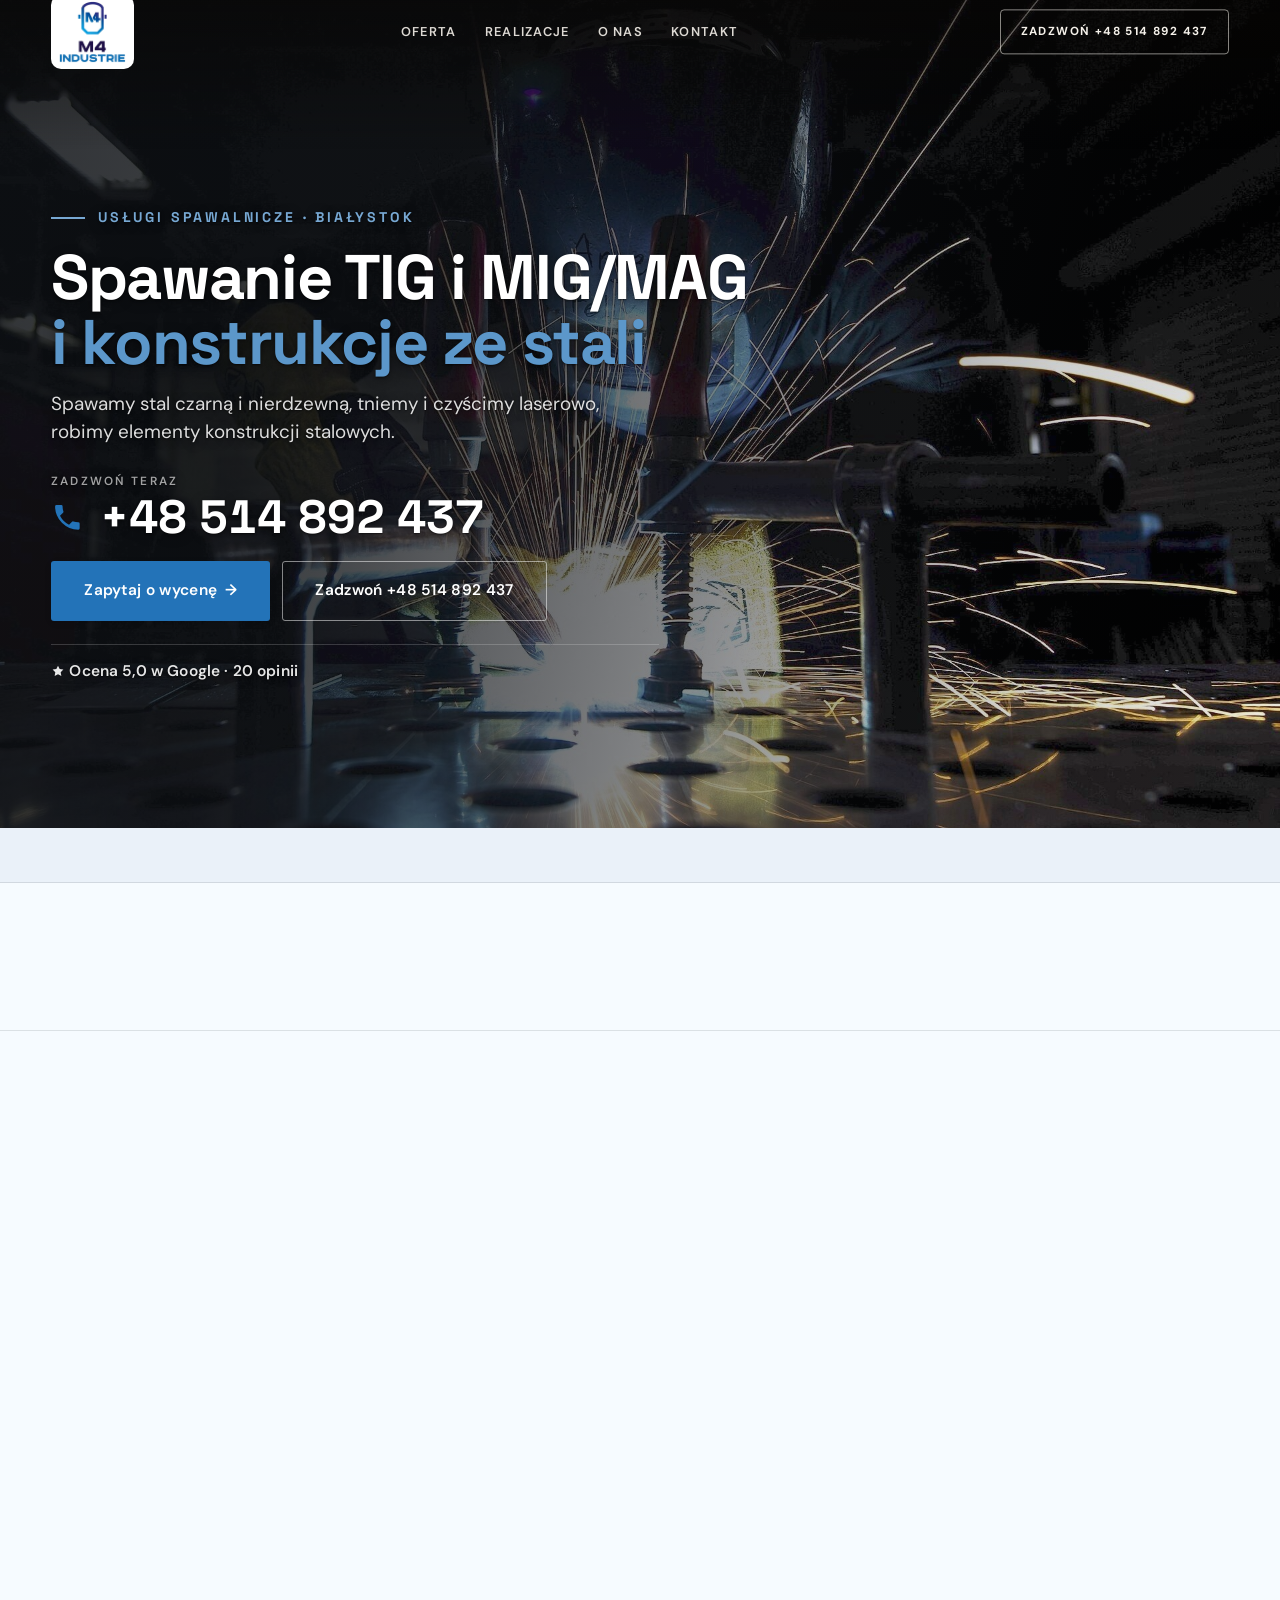
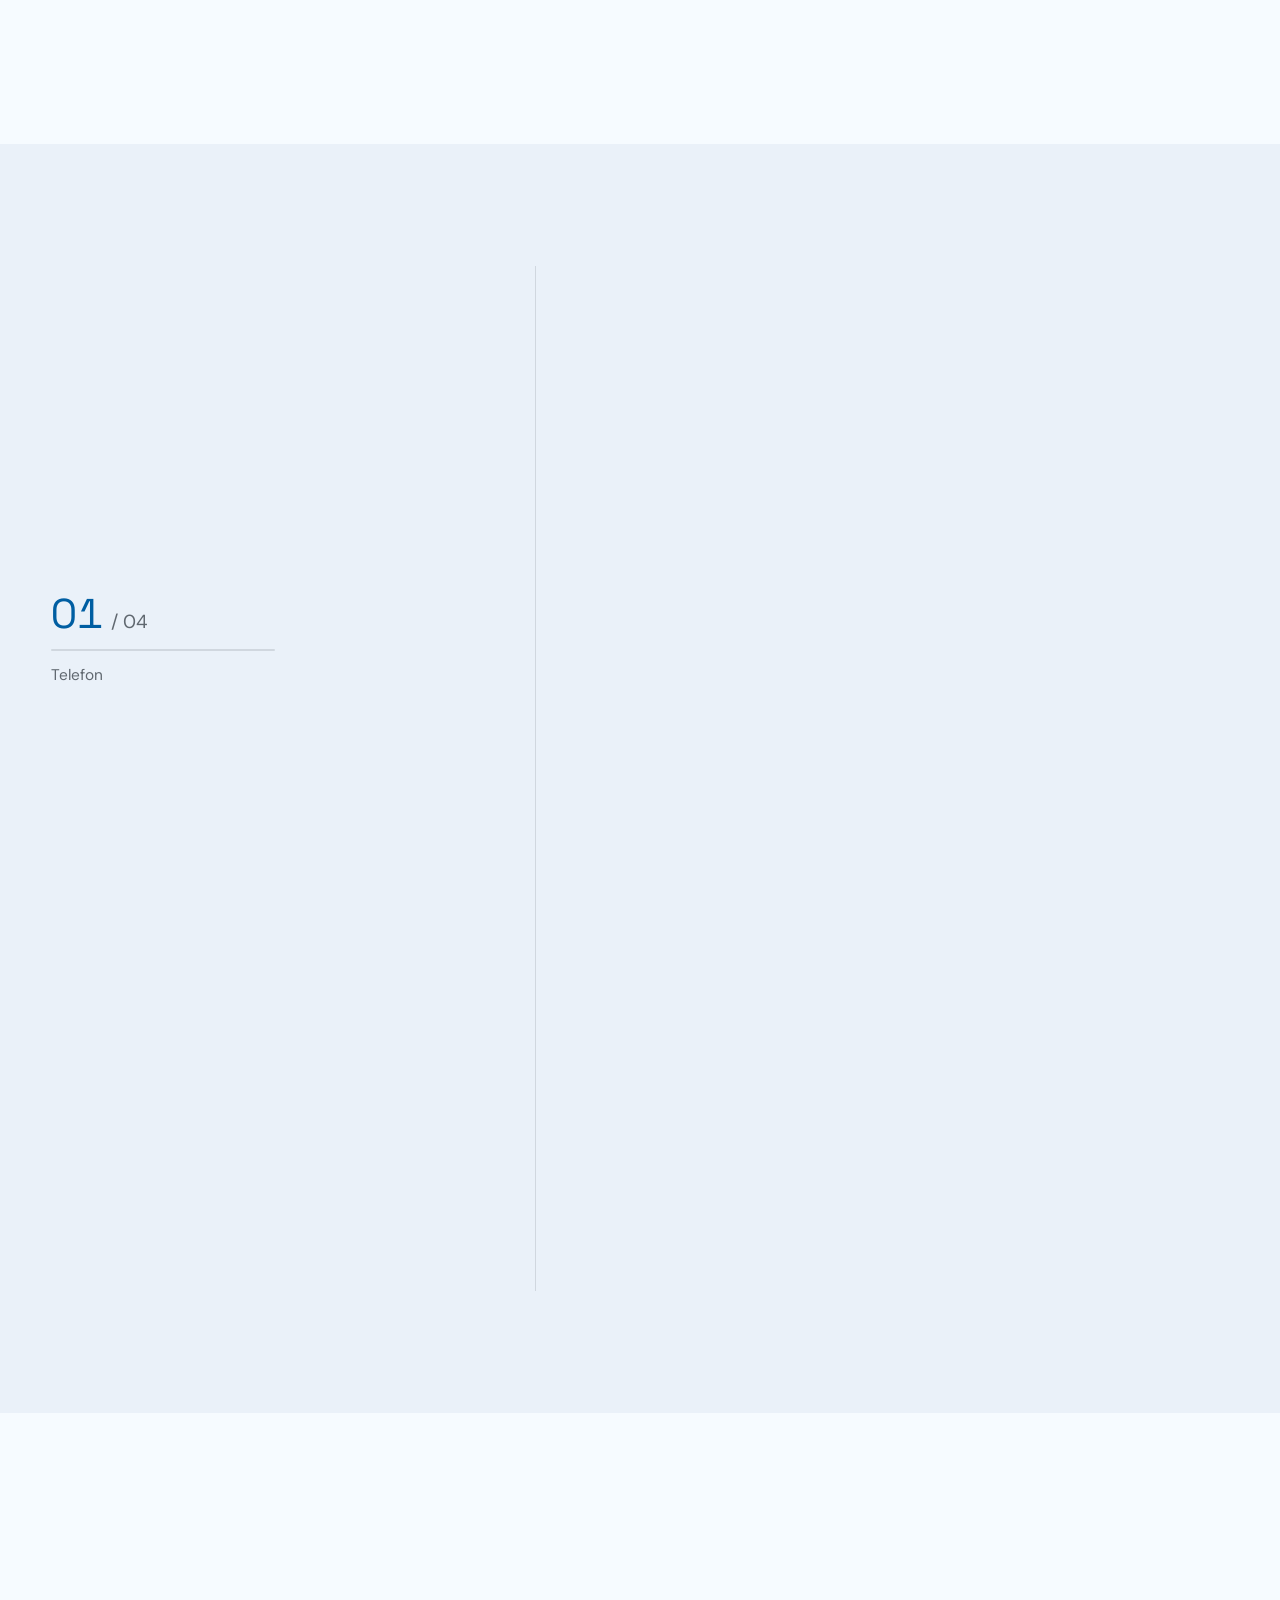
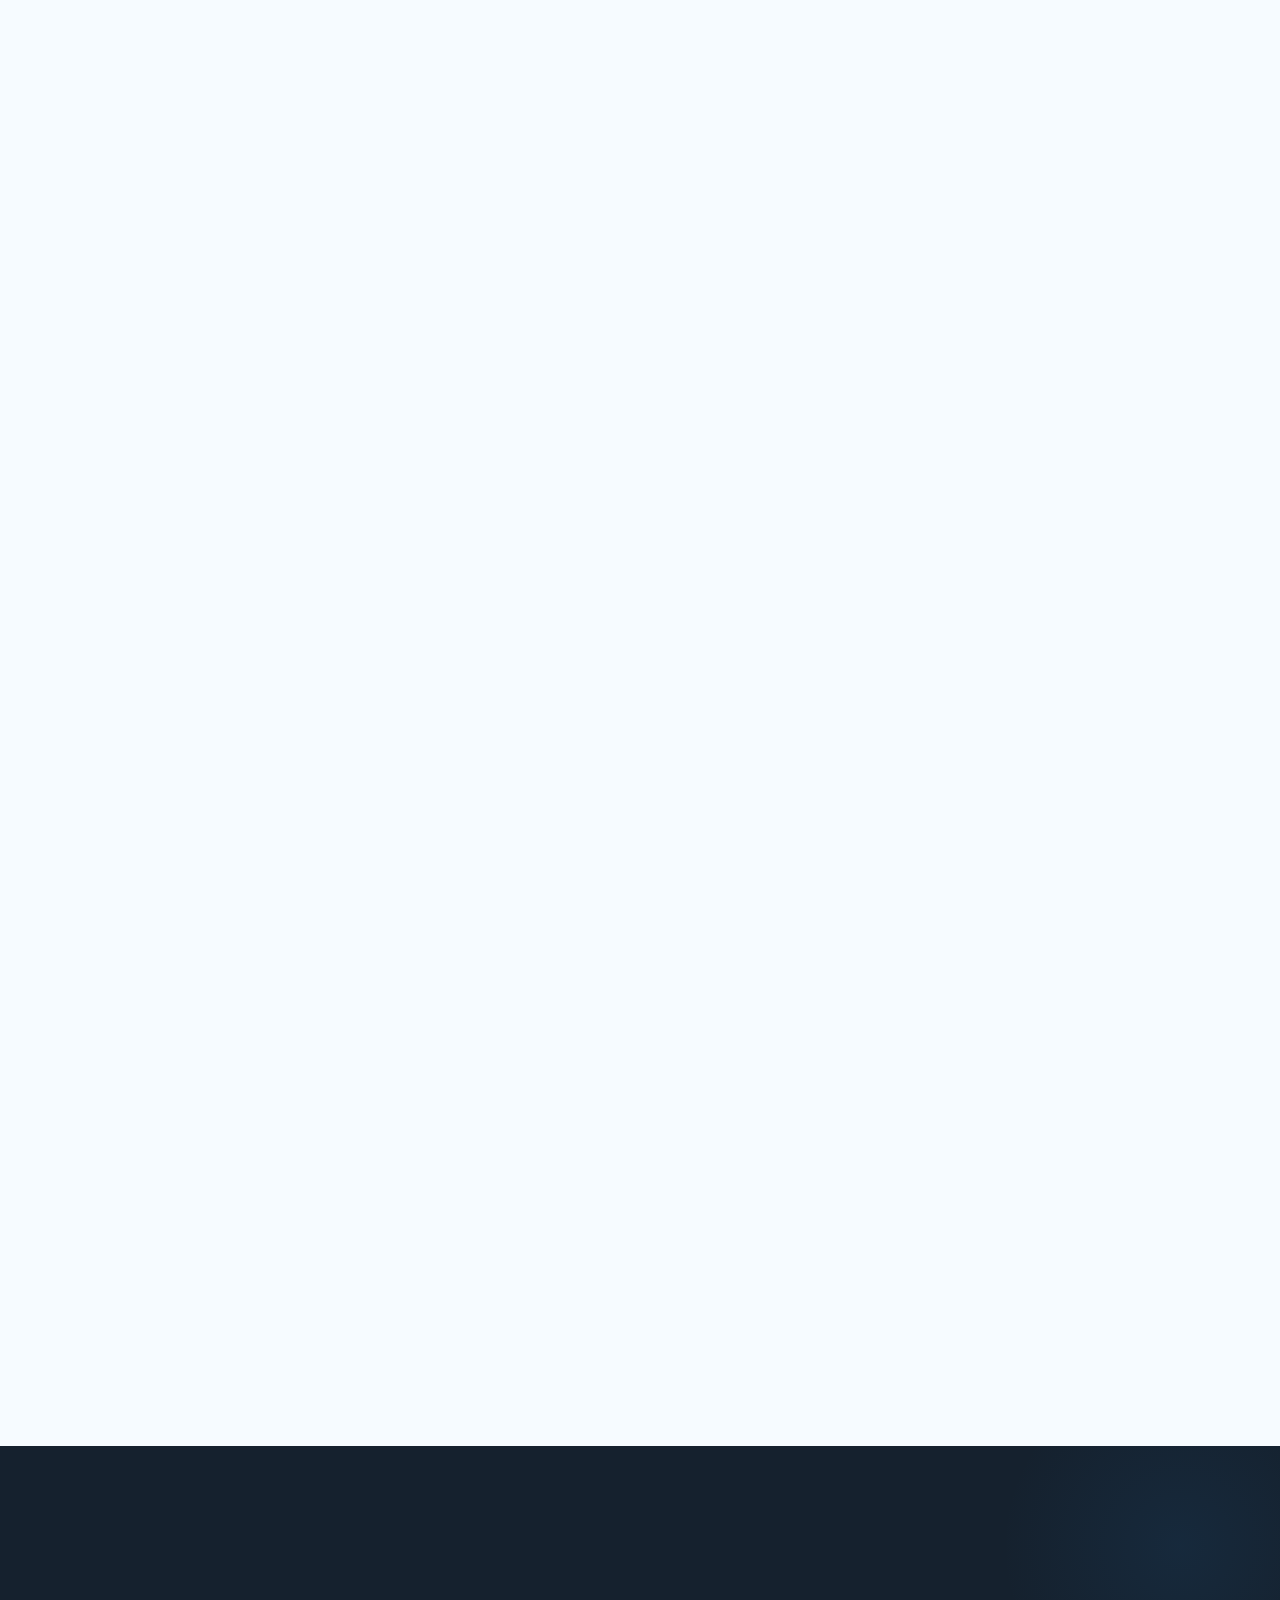
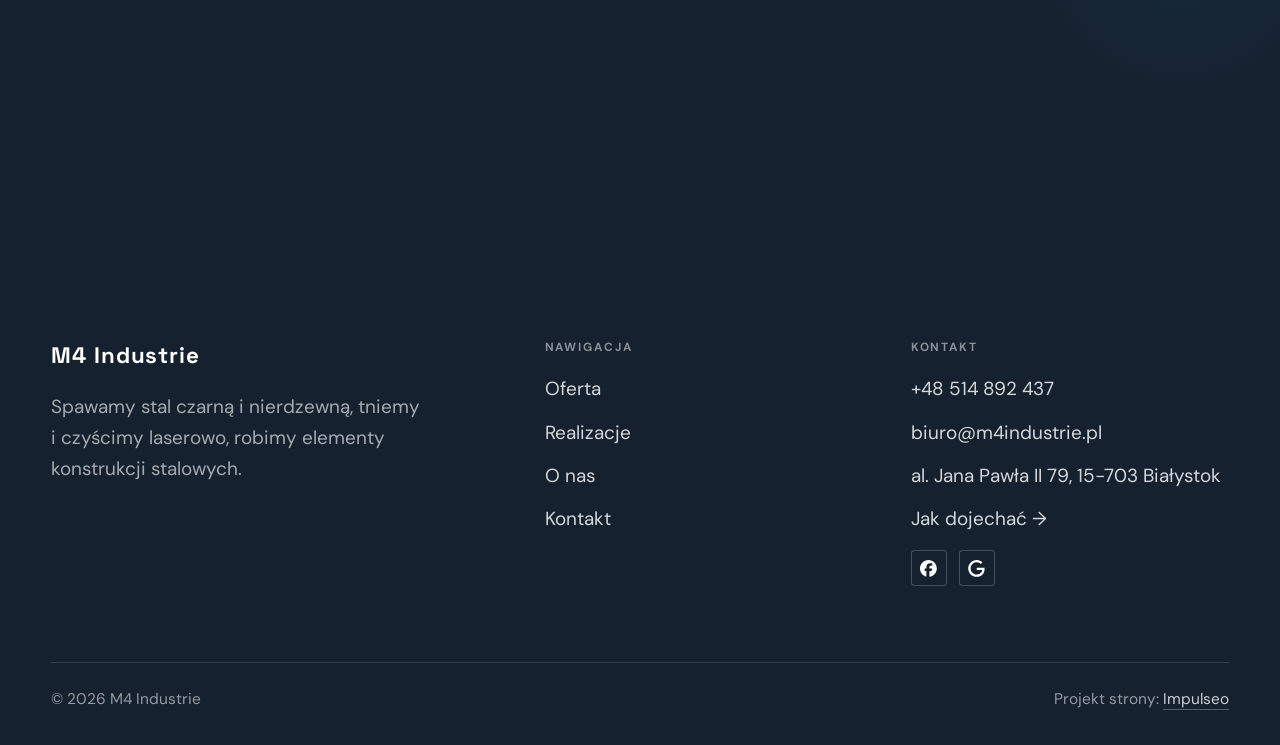
==== index.html @ 992a4e95 "Strona demo: mariusz-saniewski" ====
<!DOCTYPE html>
<html lang="pl">
<head>
<meta charset="UTF-8">
<meta name="viewport" content="width=device-width, initial-scale=1.0">
<title>M4 Industrie - Spawanie TIG i MIG/MAG · Konstrukcje stalowe · Białystok</title>
<meta name="description" content="M4 Industrie z Białegostoku: spawanie TIG i MIG/MAG, obróbka stali nierdzewnej, cięcie i czyszczenie laserowe, konstrukcje stalowe, barierki, meble i drzwi loftowe. Pon.-pt. 8-16, tel. 514 892 437.">
<link rel="canonical" href="https://kris20032.github.io/mariusz-saniewski/">
<meta name="robots" content="noindex, nofollow">
<meta property="og:type" content="website">
<meta property="og:locale" content="pl_PL">
<meta property="og:site_name" content="M4 Industrie">
<meta property="og:title" content="M4 Industrie - Spawanie TIG i MIG/MAG · Konstrukcje stalowe · Białystok">
<meta property="og:description" content="M4 Industrie z Białegostoku: spawanie TIG i MIG/MAG, obróbka stali nierdzewnej, cięcie i czyszczenie laserowe, konstrukcje stalowe, barierki, meble i drzwi loftowe. Pon.-pt. 8-16, tel. 514 892 437.">
<meta property="og:url" content="https://kris20032.github.io/mariusz-saniewski/">
<meta property="og:image" content="https://kris20032.github.io/mariusz-saniewski/img/og.jpg">
<meta property="og:image:width" content="1200">
<meta property="og:image:height" content="630">
<meta name="twitter:card" content="summary_large_image">
<script type="application/ld+json">{"@context": "https://schema.org", "@type": "LocalBusiness", "name": "M4 Industrie", "url": "https://kris20032.github.io/mariusz-saniewski/", "telephone": "+48514892437", "image": "https://kris20032.github.io/mariusz-saniewski/img/og.jpg", "areaServed": "Białystok", "sameAs": ["https://www.facebook.com/m4industrie/", "https://www.google.com/maps/place/?q=place_id:ChIJHxGFFiL9H0cROEHwIPVMXDA"]}</script>
<link rel="preconnect" href="https://fonts.googleapis.com">
<link rel="preconnect" href="https://fonts.gstatic.com" crossorigin>
<link href="https://fonts.googleapis.com/css2?family=Space+Grotesk:wght@500;600;700&family=DM+Sans:opsz,wght@9..40,400;9..40,500;9..40,600&display=swap" rel="stylesheet">
<link rel="stylesheet" href="assets/styles.css?v=9133d1eb">
</head>
<body>

<header class="nav">
  <div class="wrap nav-inner">
    <a class="brand brand-has-logo" href="index.html"><img class="brand-logo" src="img/logo.png" alt="M4 Industrie" width="561" height="520" decoding="async"></a>
    <nav class="nav-links">
      <a href="oferta.html">Oferta</a>
      <a href="realizacje.html">Realizacje</a>
      <a href="o-nas.html">O nas</a>
      <a href="kontakt.html">Kontakt</a>
      <a href="tel:+48514892437" class="btn btn-accent">Zadzwoń +48 514 892 437</a>
    </nav>
    <button class="nav-toggle" aria-label="Menu"><span></span><span></span><span></span></button>
  </div>
</header>

<main>
<section class="hero-fach">
  <img class="hf-photo" src="img/hero.jpg" fetchpriority="high" data-rotate="img/g1.jpg|img/g2.jpg" alt="M4 Industrie" width="1920" height="1280">
  <div class="hf-panel">
    <div class="hf-inner">
      <span class="hf-kicker">Usługi spawalnicze · Białystok</span>
      <h1 class="hf-title">Spawanie TIG i MIG/MAG <em>i konstrukcje ze stali</em></h1>
      <p class="hf-lead">Spawamy stal czarną i nierdzewną, tniemy i czyścimy laserowo, robimy elementy konstrukcji stalowych.</p>
      <a class="hf-phone" href="tel:+48514892437"><span class="hf-phone-lab">Zadzwoń teraz</span><span class="hf-phone-num"><svg class="ico-tel" width="16" height="16" viewBox="0 0 24 24" fill="none" aria-hidden="true"><path d="M6.6 10.8a15.5 15.5 0 0 0 6.6 6.6l2.2-2.2a1 1 0 0 1 1-.24 11.4 11.4 0 0 0 3.6.58 1 1 0 0 1 1 1V20a1 1 0 0 1-1 1A17 17 0 0 1 3 4a1 1 0 0 1 1-1h3.5a1 1 0 0 1 1 1c0 1.25.2 2.46.58 3.6a1 1 0 0 1-.25 1l-2.23 2.2Z" fill="currentColor"/></svg> +48 514 892 437</span></a>
      <div class="hf-actions">
        <a href="kontakt.html" class="btn btn-accent">Zapytaj o wycenę <span class="arr">→</span></a>
        <a href="tel:+48514892437" class="btn btn-ghost hf-ghost">Zadzwoń +48 514 892 437</a>
      </div>
      <div class="hf-trust"><svg class="ico-star" width="14" height="14" viewBox="0 0 24 24" style="vertical-align:-2px" aria-hidden="true"><path d="M12 2.8l2.85 5.8 6.4.93-4.63 4.5 1.1 6.37L12 17.4l-5.72 3 1.1-6.37-4.63-4.5 6.4-.93L12 2.8Z" fill="currentColor"/></svg> Ocena 5,0 w Google · 20 opinii</div>
    </div>
  </div>
</section>
<section class="fach-promise">
  <div class="wrap">
    <ul class="fp-row reveal"><li>Spawanie TIG i MIG/MAG</li><li>Cięcie i czyszczenie laserowe</li><li>Ocena 5,0 w Google</li></ul>
  </div>
</section>
<section class="opinie-mini" aria-label="Opinie klientów">
  <div class="wrap">
    <div class="om-row">
      <div class="om-item reveal"><blockquote>„Współpracujemy już od wielu lat i za każdym razem możemy liczyć na pełen profesjonalizm.”</blockquote><span class="om-autor">CrossFit BIALYSTOK</span></div>
      <div class="om-item reveal"><blockquote>„Bardzo sympatyczny i pomocny człowiek.”</blockquote><span class="om-autor">Maciej Zaręba</span></div>
      <div class="om-item reveal"><blockquote>„Dobry, solidny fachowiec, wszystko, co u nas wykonywał, bardzo dobrej jakości, widać kunszt i wyobraźnię.”</blockquote><span class="om-autor">Marcin Win (WinMar)</span></div>
    </div>
  </div>
</section>
<section class="gateways-band">
  <div class="wrap">
    <div class="gateways">
      <a href="oferta.html" class="gateway reveal"><img src="img/g3.jpg" alt="Spawanie TIG" loading="lazy" width="1920" height="1440" decoding="async"><span class="g-ttl">Spawanie TIG</span></a>
      <a href="oferta.html" class="gateway reveal"><img src="img/g4.jpg" alt="Spawanie MIG/MAG" loading="lazy" width="1920" height="1345" decoding="async"><span class="g-ttl">Spawanie MIG/MAG</span></a>
      <a href="oferta.html" class="gateway reveal"><img src="img/g5.jpg" alt="Obróbka stali nierdzewnej" loading="lazy" width="1920" height="1280" decoding="async"><span class="g-ttl">Obróbka stali nierdzewnej</span></a>
    </div>
  </div>
</section>
<section class="proces proces-os fachowcy">
  <div class="wrap proc-grid">
    <div class="proc-side">
      <div class="head reveal">
        <span class="eyebrow">Jak pracujemy</span>
        <h2>Wiesz, na czym stoisz - na każdym etapie</h2>
        <p>Od pierwszego telefonu do odbioru roboty - krok po kroku.</p>
      </div>
      <div class="proc-count" aria-hidden="true"><span class="pc-cur">01</span><span class="pc-all">/ 04</span></div>
      <div class="proc-bar" aria-hidden="true"><i></i></div>
      <p class="proc-now" aria-hidden="true">Telefon</p>
    </div>
    <ol class="proces-line">
      <li class="reveal"><span class="pno">01</span><h3>Telefon</h3><p>Dzwonisz i mówisz, co trzeba zrobić. Rysunek, zdjęcie albo wymiary bardzo pomagają.</p></li>
      <li class="reveal"><span class="pno">02</span><h3>Ustalenia</h3><p>Omawiamy materiał, metodę spawania i wykończenie.</p></li>
      <li class="reveal"><span class="pno">03</span><h3>Wycena</h3><p>Dostajesz cenę i termin, zanim zaczniemy pracę.</p></li>
      <li class="reveal"><span class="pno">04</span><h3>Wykonanie</h3><p>Spawamy i wykańczamy element tak, jak było ustalone.</p></li>
    </ol>
  </div>
</section>
<section>
  <div class="wrap">
    <div class="head reveal">
      <span class="eyebrow">Realizacje</span>
      <h2>Spawanie i obróbka stali</h2>
      <p>Zdjęcia poglądowe: tak wygląda praca, którą wykonujemy na co dzień.</p>
    </div>
    <div class="gallery">
      <div class="tile t-two3 reveal"><img src="img/g6.jpg" alt="M4 Industrie" loading="lazy" width="1846" height="1194" decoding="async"></div>
      <div class="tile t-third reveal"><img src="img/g7.jpg" alt="M4 Industrie" loading="lazy" width="1920" height="1309" decoding="async"></div>
      <div class="tile t-third reveal"><img src="img/g8.jpg" alt="M4 Industrie" loading="lazy" width="1836" height="1178" decoding="async"></div>
      <div class="tile t-third reveal"><img src="img/g9.jpg" alt="M4 Industrie" loading="lazy" width="1920" height="1440" decoding="async"></div>
      <div class="tile t-third reveal"><img src="img/g10.jpg" alt="M4 Industrie" loading="lazy" width="1920" height="1440" decoding="async"></div>
    </div>
    <div style="margin-top:var(--space-7)" class="reveal"><a href="realizacje.html" class="btn btn-accent">Pełna galeria <span class="arr">→</span></a></div>
  </div>
</section>
<section class="fach-uslugi">
  <div class="wrap">
    <div class="head reveal">
      <span class="eyebrow">Co robimy</span>
      <h2>Spawanie i stal na zamówienie</h2>
      <p>Zakres prac, jaki robię najczęściej - pełny opis i wycenę znajdziesz niżej.</p>
    </div>
    <ul class="fu-list">
      <li class="fu-row reveal"><div class="fu-name">Spawanie TIG</div><div class="fu-desc">Precyzyjne spoiny na stali nierdzewnej i cienkich elementach, tam gdzie liczy się wygląd spoiny i szczelność.</div><a class="fu-cta" href="kontakt.html">Wycena <span class="arr">→</span></a></li>
      <li class="fu-row reveal"><div class="fu-name">Spawanie MIG/MAG</div><div class="fu-desc">Spawanie stali czarnej przy konstrukcjach, ramach i elementach, które mają przenosić obciążenie.</div><a class="fu-cta" href="kontakt.html">Wycena <span class="arr">→</span></a></li>
      <li class="fu-row reveal"><div class="fu-name">Obróbka stali nierdzewnej</div><div class="fu-desc">Elementy ze stali nierdzewnej: cięcie, gięcie, spawanie i wykończenie powierzchni.</div><a class="fu-cta" href="kontakt.html">Wycena <span class="arr">→</span></a></li>
      <li class="fu-row reveal"><div class="fu-name">Cięcie i czyszczenie laserowe</div><div class="fu-desc">Cięcie blach pod wymiar oraz laserowe czyszczenie metalu z rdzy, farby i przebarwień po spawaniu.</div><a class="fu-cta" href="kontakt.html">Wycena <span class="arr">→</span></a></li>
      <li class="fu-row reveal"><div class="fu-name">Konstrukcje stalowe</div><div class="fu-desc">Ramy, stelaże, wsporniki i elementy konstrukcji stalowych wykonane według rysunku albo wymiarów.</div><a class="fu-cta" href="kontakt.html">Wycena <span class="arr">→</span></a></li>
      <li class="fu-row reveal"><div class="fu-name">Barierki, meble i drzwi loftowe</div><div class="fu-desc">Barierki, stalowe meble, drzwi loftowe i elementy skateparków. Projekty pod indywidualne potrzeby.</div><a class="fu-cta" href="kontakt.html">Wycena <span class="arr">→</span></a></li>
    </ul>
    <div style="margin-top:var(--space-7)" class="reveal"><a href="oferta.html" class="btn btn-ghost">Pełna oferta <span class="arr">→</span></a></div>
  </div>
</section>
<section class="stopklatka" aria-hidden="true">
  <div class="stk-bg" style="background-image:url(img/about.jpg)"></div>
</section>
<section class="opinie">
  <div class="wrap">
    <div class="head center reveal">
      <span class="eyebrow">Opinie</span>
      <h2>Co mówią klienci</h2>
    </div>
    <p class="op-meta reveal"><span class="g-badge"><svg class="gb-ico" viewBox="0 0 24 24" width="18" height="18" aria-hidden="true"><path fill="#4285F4" d="M22.56 12.25c0-.78-.07-1.53-.2-2.25H12v4.26h5.92c-.26 1.37-1.04 2.53-2.21 3.31v2.77h3.57c2.08-1.92 3.28-4.74 3.28-8.09z"/><path fill="#34A853" d="M12 23c2.97 0 5.46-.98 7.28-2.66l-3.57-2.77c-.98.66-2.23 1.06-3.71 1.06-2.86 0-5.29-1.93-6.16-4.53H2.18v2.84C3.99 20.53 7.7 23 12 23z"/><path fill="#FBBC05" d="M5.84 14.09c-.22-.66-.35-1.36-.35-2.09s.13-1.43.35-2.09V7.07H2.18C1.43 8.55 1 10.22 1 12s.43 3.45 1.18 4.93l2.85-2.22.81-.62z"/><path fill="#EA4335" d="M12 5.38c1.62 0 3.06.56 4.21 1.64l3.15-3.15C17.45 2.09 14.97 1 12 1 7.7 1 3.99 3.47 2.18 7.07l3.66 2.84c.87-2.6 3.3-4.53 6.16-4.53z"/></svg><b class="gb-ocena">5,0</b><svg class="gb-stars" viewBox="0 0 90 18" width="74" height="14.8" aria-hidden="true"><g fill="currentColor" opacity=".26"><path transform="translate(0,0)" d="M9 1.6l2.2 4.46 4.92.72-3.56 3.47.84 4.9L9 12.74l-4.4 2.31.84-4.9L1.88 6.68l4.92-.72L9 1.6Z"/><path transform="translate(18,0)" d="M9 1.6l2.2 4.46 4.92.72-3.56 3.47.84 4.9L9 12.74l-4.4 2.31.84-4.9L1.88 6.68l4.92-.72L9 1.6Z"/><path transform="translate(36,0)" d="M9 1.6l2.2 4.46 4.92.72-3.56 3.47.84 4.9L9 12.74l-4.4 2.31.84-4.9L1.88 6.68l4.92-.72L9 1.6Z"/><path transform="translate(54,0)" d="M9 1.6l2.2 4.46 4.92.72-3.56 3.47.84 4.9L9 12.74l-4.4 2.31.84-4.9L1.88 6.68l4.92-.72L9 1.6Z"/><path transform="translate(72,0)" d="M9 1.6l2.2 4.46 4.92.72-3.56 3.47.84 4.9L9 12.74l-4.4 2.31.84-4.9L1.88 6.68l4.92-.72L9 1.6Z"/></g><clipPath id="gs1000"><rect x="0" y="0" width="90.0" height="18"/></clipPath><g fill="#FBBC04" clip-path="url(#gs1000)"><path transform="translate(0,0)" d="M9 1.6l2.2 4.46 4.92.72-3.56 3.47.84 4.9L9 12.74l-4.4 2.31.84-4.9L1.88 6.68l4.92-.72L9 1.6Z"/><path transform="translate(18,0)" d="M9 1.6l2.2 4.46 4.92.72-3.56 3.47.84 4.9L9 12.74l-4.4 2.31.84-4.9L1.88 6.68l4.92-.72L9 1.6Z"/><path transform="translate(36,0)" d="M9 1.6l2.2 4.46 4.92.72-3.56 3.47.84 4.9L9 12.74l-4.4 2.31.84-4.9L1.88 6.68l4.92-.72L9 1.6Z"/><path transform="translate(54,0)" d="M9 1.6l2.2 4.46 4.92.72-3.56 3.47.84 4.9L9 12.74l-4.4 2.31.84-4.9L1.88 6.68l4.92-.72L9 1.6Z"/><path transform="translate(72,0)" d="M9 1.6l2.2 4.46 4.92.72-3.56 3.47.84 4.9L9 12.74l-4.4 2.31.84-4.9L1.88 6.68l4.92-.72L9 1.6Z"/></g></svg><span class="gb-txt">20 opinii w Google</span></span></p>
    <p class="op-meta reveal"><a class="op-google" href="https://www.google.com/maps/place/?q=place_id:ChIJHxGFFiL9H0cROEHwIPVMXDA" target="_blank" rel="noopener"><svg class="op-g-ico" viewBox="0 0 24 24" width="17" height="17" aria-hidden="true"><path fill="#4285F4" d="M22.56 12.25c0-.78-.07-1.53-.2-2.25H12v4.26h5.92c-.26 1.37-1.04 2.53-2.21 3.31v2.77h3.57c2.08-1.92 3.28-4.74 3.28-8.09z"/><path fill="#34A853" d="M12 23c2.97 0 5.46-.98 7.28-2.66l-3.57-2.77c-.98.66-2.23 1.06-3.71 1.06-2.86 0-5.29-1.93-6.16-4.53H2.18v2.84C3.99 20.53 7.7 23 12 23z"/><path fill="#FBBC05" d="M5.84 14.09c-.22-.66-.35-1.36-.35-2.09s.13-1.43.35-2.09V7.07H2.18C1.43 8.55 1 10.22 1 12s.43 3.45 1.18 4.93l2.85-2.22.81-.62z"/><path fill="#EA4335" d="M12 5.38c1.62 0 3.06.56 4.21 1.64l3.15-3.15C17.45 2.09 14.97 1 12 1 7.7 1 3.99 3.47 2.18 7.07l3.66 2.84c.87-2.6 3.3-4.53 6.16-4.53z"/></svg><span>Zobacz opinie w Google</span><span class="arr">→</span></a></p>
    <div class="opinie-grid">
      <figure class="op-card reveal"><span class="op-star"><svg class="ico-star" width="14" height="14" viewBox="0 0 24 24" style="vertical-align:-2px" aria-hidden="true"><path d="M12 2.8l2.85 5.8 6.4.93-4.63 4.5 1.1 6.37L12 17.4l-5.72 3 1.1-6.37-4.63-4.5 6.4-.93L12 2.8Z" fill="currentColor"/></svg><svg class="ico-star" width="14" height="14" viewBox="0 0 24 24" style="vertical-align:-2px" aria-hidden="true"><path d="M12 2.8l2.85 5.8 6.4.93-4.63 4.5 1.1 6.37L12 17.4l-5.72 3 1.1-6.37-4.63-4.5 6.4-.93L12 2.8Z" fill="currentColor"/></svg><svg class="ico-star" width="14" height="14" viewBox="0 0 24 24" style="vertical-align:-2px" aria-hidden="true"><path d="M12 2.8l2.85 5.8 6.4.93-4.63 4.5 1.1 6.37L12 17.4l-5.72 3 1.1-6.37-4.63-4.5 6.4-.93L12 2.8Z" fill="currentColor"/></svg><svg class="ico-star" width="14" height="14" viewBox="0 0 24 24" style="vertical-align:-2px" aria-hidden="true"><path d="M12 2.8l2.85 5.8 6.4.93-4.63 4.5 1.1 6.37L12 17.4l-5.72 3 1.1-6.37-4.63-4.5 6.4-.93L12 2.8Z" fill="currentColor"/></svg><svg class="ico-star" width="14" height="14" viewBox="0 0 24 24" style="vertical-align:-2px" aria-hidden="true"><path d="M12 2.8l2.85 5.8 6.4.93-4.63 4.5 1.1 6.37L12 17.4l-5.72 3 1.1-6.37-4.63-4.5 6.4-.93L12 2.8Z" fill="currentColor"/></svg></span><blockquote>Współpracujemy już od wielu lat i za każdym razem możemy liczyć na pełen profesjonalizm. Bardzo dobry i solidny fachowiec. Wszystko wykonane dokładnie, estetycznie i zgodnie z ustaleniami. Duża precyzja, doświadczenie i dbałość o każdy szczegół.</blockquote><span class="op-autor">CrossFit BIALYSTOK</span></figure>
      <figure class="op-card reveal"><span class="op-star"><svg class="ico-star" width="14" height="14" viewBox="0 0 24 24" style="vertical-align:-2px" aria-hidden="true"><path d="M12 2.8l2.85 5.8 6.4.93-4.63 4.5 1.1 6.37L12 17.4l-5.72 3 1.1-6.37-4.63-4.5 6.4-.93L12 2.8Z" fill="currentColor"/></svg><svg class="ico-star" width="14" height="14" viewBox="0 0 24 24" style="vertical-align:-2px" aria-hidden="true"><path d="M12 2.8l2.85 5.8 6.4.93-4.63 4.5 1.1 6.37L12 17.4l-5.72 3 1.1-6.37-4.63-4.5 6.4-.93L12 2.8Z" fill="currentColor"/></svg><svg class="ico-star" width="14" height="14" viewBox="0 0 24 24" style="vertical-align:-2px" aria-hidden="true"><path d="M12 2.8l2.85 5.8 6.4.93-4.63 4.5 1.1 6.37L12 17.4l-5.72 3 1.1-6.37-4.63-4.5 6.4-.93L12 2.8Z" fill="currentColor"/></svg><svg class="ico-star" width="14" height="14" viewBox="0 0 24 24" style="vertical-align:-2px" aria-hidden="true"><path d="M12 2.8l2.85 5.8 6.4.93-4.63 4.5 1.1 6.37L12 17.4l-5.72 3 1.1-6.37-4.63-4.5 6.4-.93L12 2.8Z" fill="currentColor"/></svg><svg class="ico-star" width="14" height="14" viewBox="0 0 24 24" style="vertical-align:-2px" aria-hidden="true"><path d="M12 2.8l2.85 5.8 6.4.93-4.63 4.5 1.1 6.37L12 17.4l-5.72 3 1.1-6.37-4.63-4.5 6.4-.93L12 2.8Z" fill="currentColor"/></svg></span><blockquote>Bardzo sympatyczny i pomocny człowiek. Potrzebowałem stelaża pod kufer do mojego motocykla. Nie dość, że zapłaciłem znacznie mniej niż oryginalna część, to jeszcze jakość wykonania i wytrzymałość bije tamte na głowę.</blockquote><span class="op-autor">Maciej Zaręba</span></figure>
      <figure class="op-card reveal"><span class="op-star"><svg class="ico-star" width="14" height="14" viewBox="0 0 24 24" style="vertical-align:-2px" aria-hidden="true"><path d="M12 2.8l2.85 5.8 6.4.93-4.63 4.5 1.1 6.37L12 17.4l-5.72 3 1.1-6.37-4.63-4.5 6.4-.93L12 2.8Z" fill="currentColor"/></svg><svg class="ico-star" width="14" height="14" viewBox="0 0 24 24" style="vertical-align:-2px" aria-hidden="true"><path d="M12 2.8l2.85 5.8 6.4.93-4.63 4.5 1.1 6.37L12 17.4l-5.72 3 1.1-6.37-4.63-4.5 6.4-.93L12 2.8Z" fill="currentColor"/></svg><svg class="ico-star" width="14" height="14" viewBox="0 0 24 24" style="vertical-align:-2px" aria-hidden="true"><path d="M12 2.8l2.85 5.8 6.4.93-4.63 4.5 1.1 6.37L12 17.4l-5.72 3 1.1-6.37-4.63-4.5 6.4-.93L12 2.8Z" fill="currentColor"/></svg><svg class="ico-star" width="14" height="14" viewBox="0 0 24 24" style="vertical-align:-2px" aria-hidden="true"><path d="M12 2.8l2.85 5.8 6.4.93-4.63 4.5 1.1 6.37L12 17.4l-5.72 3 1.1-6.37-4.63-4.5 6.4-.93L12 2.8Z" fill="currentColor"/></svg><svg class="ico-star" width="14" height="14" viewBox="0 0 24 24" style="vertical-align:-2px" aria-hidden="true"><path d="M12 2.8l2.85 5.8 6.4.93-4.63 4.5 1.1 6.37L12 17.4l-5.72 3 1.1-6.37-4.63-4.5 6.4-.93L12 2.8Z" fill="currentColor"/></svg></span><blockquote>Dobry, solidny fachowiec, wszystko, co u nas wykonywał, bardzo dobrej jakości, widać kunszt i wyobraźnię. Polecam.</blockquote><span class="op-autor">Marcin Win (WinMar)</span></figure>
    </div>
  </div>
</section>
<section class="obszar">
  <div class="wrap">
    <div class="head center reveal">
      <span class="eyebrow">Obszar działania</span>
      <h2>Dojeżdżamy do Ciebie</h2>
    </div>
    <p class="obszar-txt reveal" style="text-align:center;max-width:60ch;margin:0 auto 1.4rem">Warsztat jest w Białymstoku przy al. Jana Pawła II 79. Zadzwoń i opisz, czego potrzebujesz.</p>
    <ul class="obszar-list reveal"><li class="is-home">Białystok</li><li>+ okolice</li></ul>
    <div class="obszar-mapa reveal" style="margin-top:var(--space-7)">
      <iframe title="Obszar działania - Białystok i okolice" src="https://maps.google.com/maps?q=53.1436402%2C23.0796442&amp;z=11&amp;output=embed" loading="lazy" referrerpolicy="no-referrer-when-downgrade" style="width:100%;height:clamp(280px,38vh,420px);border:0;display:block;border-radius:var(--r-md)"></iframe>
    </div>
  </div>
</section>
<section class="cta">
  <div class="wrap">
    <div class="reveal">
      <span class="eyebrow">Współpraca</span>
      <h2>Potrzebujesz fachowca? Wycenimy za darmo.</h2>
      <p>Jeden telefon i przyjedziemy zobaczyć zakres. Wycena nic nie kosztuje.</p>
    </div>
    <div class="cta-actions reveal">
      <a href="kontakt.html" class="btn btn-light">Zapytaj o wycenę <span class="arr">→</span></a>
      <a href="tel:+48514892437" class="btn btn-ghost btn-ghost-cta">+48 514 892 437</a>
    </div>
  </div>
</section>
</main>

<footer>
  <div class="wrap">
    <div class="foot-grid">
      <div class="foot-brand">
        <div class="name">M4 Industrie</div>
        <p>Spawamy stal czarną i nierdzewną, tniemy i czyścimy laserowo, robimy elementy konstrukcji stalowych.</p>
      </div>
      <div class="foot-col">
        <h4>Nawigacja</h4>
        <a href="oferta.html">Oferta</a>
        <a href="realizacje.html">Realizacje</a>
        <a href="o-nas.html">O nas</a>
        <a href="kontakt.html">Kontakt</a>
      </div>
      <div class="foot-col">
        <h4>Kontakt</h4>
        <a href="tel:+48514892437">+48 514 892 437</a>
        <a href="mailto:biuro@m4industrie.pl">biuro@m4industrie.pl</a>
        <p>al. Jana Pawła II 79, 15-703 Białystok</p>
        <a href="https://www.google.com/maps/place/?q=place_id:ChIJHxGFFiL9H0cROEHwIPVMXDA" target="_blank" rel="noopener">Jak dojechać →</a>
      <div class="foot-soc">
        <a class="soc" href="https://www.facebook.com/m4industrie/" target="_blank" rel="noopener" aria-label="Facebook - M4 Industrie"><svg viewBox="0 0 24 24" aria-hidden="true" focusable="false"><path d="M9.101 23.691v-7.98H6.627v-3.667h2.474v-1.58c0-4.085 1.848-5.978 5.858-5.978.401 0 .955.042 1.468.103a8.68 8.68 0 0 1 1.141.195v3.325a8.623 8.623 0 0 0-.653-.036 26.805 26.805 0 0 0-.733-.009c-.707 0-1.259.096-1.675.309a1.686 1.686 0 0 0-.679.622c-.258.42-.374.995-.374 1.752v1.297h3.919l-.386 2.103-.287 1.564h-3.246v8.245C19.396 23.238 24 18.179 24 12.044c0-6.627-5.373-12-12-12s-12 5.373-12 12c0 5.628 3.874 10.35 9.101 11.647Z" fill="currentColor"/></svg></a>
        <a class="soc" href="https://www.google.com/maps/place/?q=place_id:ChIJHxGFFiL9H0cROEHwIPVMXDA" target="_blank" rel="noopener" aria-label="Google - M4 Industrie"><svg viewBox="0 0 24 24" aria-hidden="true" focusable="false"><path d="M12.48 10.92v3.28h7.84c-.24 1.84-.853 3.187-1.787 4.133-1.147 1.147-2.933 2.4-6.053 2.4-4.827 0-8.6-3.893-8.6-8.72s3.773-8.72 8.6-8.72c2.6 0 4.507 1.027 5.907 2.347l2.307-2.307C18.747 1.44 16.133 0 12.48 0 5.867 0 .307 5.387.307 12s5.56 12 12.173 12c3.573 0 6.267-1.173 8.373-3.36 2.16-2.16 2.84-5.213 2.84-7.667 0-.76-.053-1.467-.173-2.053H12.48z" fill="currentColor"/></svg></a>
      </div>
      </div>
    </div>
    <div class="foot-bot">
      <span>© 2026 M4 Industrie</span>
      <span>Projekt strony: <a class="foot-credit" href="https://impulseo.pl" target="_blank" rel="noopener">Impulseo</a></span>
    </div>
  </div>
</footer>
<div class="sticky-call"><a class="sc-call" href="tel:+48514892437"><svg class="ico-tel" width="16" height="16" viewBox="0 0 24 24" fill="none" aria-hidden="true"><path d="M6.6 10.8a15.5 15.5 0 0 0 6.6 6.6l2.2-2.2a1 1 0 0 1 1-.24 11.4 11.4 0 0 0 3.6.58 1 1 0 0 1 1 1V20a1 1 0 0 1-1 1A17 17 0 0 1 3 4a1 1 0 0 1 1-1h3.5a1 1 0 0 1 1 1c0 1.25.2 2.46.58 3.6a1 1 0 0 1-.25 1l-2.23 2.2Z" fill="currentColor"/></svg> Zadzwoń</a><a class="sc-quote" href="kontakt.html">Zapytaj o wycenę</a></div>
<div class="demo-wazne" data-do="2026-11-24" data-cykl="3" hidden><svg class="dw-ico" width="13" height="13" viewBox="0 0 24 24" fill="none" aria-hidden="true"><circle cx="12" cy="12" r="8.6" stroke="currentColor" stroke-width="1.8"/><path d="M12 7.2V12l3.3 2" stroke="currentColor" stroke-width="1.8" stroke-linecap="round"/></svg><span class="dw-txt"></span></div>

<script src="assets/main.js"></script>
</body>
</html>
---- assets/styles.css ----
/* ============================================================
   STOLBASZ — premium, architektoniczny B2B fit-out
   Jasna paleta, zero brązu. System wg premium-web-craft.
   Projekt strony: Impulseo (impulseo.pl)
   ============================================================ */

:root{
  /* PALETA — jasna, architektoniczna, chłodna */
  --paper:#F4F6F8;          /* główne tło */
  --paper-2:#E7EBEF;        /* sekcje alternatywne (chłodny jasny szary) */
  --paper-3:#E7EBEF;        /* delikatne wypełnienia */
  --ink:#15212E;            /* tekst główny — chłodny grafit */
  --ink-soft:#243443;       /* nagłówki drugorzędne */
  --muted:#6B7785;          /* tekst poboczny */
  --line:rgba(21,33,46,.12);/* hairline */
  --accent:#E8A317;         /* stonowany petrol-slate — jedyny akcent */
  --accent-d:#C9870C;
  --accent-soft:rgba(232,163,23,.10);
  --dark:#15212E;           /* sekcje ciemne (stopka/CTA) */

  /* HOVER ZDJĘĆ — JEDEN standard dla całego silnika (decyzja K. 04.08.2026, artefakt z wariantami).
     AKTUALNE (K.+Szymon 09.08.2026, wybór z artefaktu 6 wariantów): zoom 1.05 przy 1.4s -
     przy tak długim czasie mocniejszy kadr NIE skacze, tylko „oddycha". Poprzedni standard
     (1.02 / .55s z 04.08) odbierany jako dynamiczny i szybki.
     Spoczynek lekko przygaszony, ale TYLKO tam, gdzie jest mysz (@media hover:hover) —
     na telefonie zdjęcia zostają w pełnej jasności. */
  --img-zoom:1.05;                   /* K.+Szymon 09.08: wariant F z artefaktu porównawczego */
  --img-rest:brightness(.95) saturate(.99);
  --img-hot:brightness(1.06) saturate(1.05);
  --img-dur:1.4s;                    /* K.+Szymon 09.08 (wariant F): powoli = elegancko */
  --img-ease:cubic-bezier(.16,.84,.44,1);  /* miękki ogon, efekt „oddychania" */

  /* ODSTĘPY — skala 4/8 */
  --space-1:4px; --space-2:8px; --space-3:12px; --space-4:16px; --space-5:24px;
  --space-6:32px; --space-7:48px; --space-8:64px; --space-9:96px; --space-10:128px;

  /* TYPOGRAFIA — fluid clamp() (skala podbita 16.07.2026: większe, czytelniejsze litery — uwaga Adama) */
  --text-sm:clamp(.9rem,.87rem + .12vw,1rem);
  --text-base:clamp(1.08rem,1.04rem + .18vw,1.2rem);
  --text-lg:clamp(1.24rem,1.15rem + .34vw,1.44rem);
  --text-h3:clamp(1.34rem,1.22rem + .55vw,1.66rem);
  --text-h2:clamp(2.1rem,1.66rem + 2.1vw,3.1rem);
  --text-h1:clamp(2.9rem,2.1rem + 4vw,5.1rem);

  /* PROMIENIE — architektoniczne, raczej ostre */
  --r-sm:3px; --r-md:6px; --r-lg:10px;

  /* RUCH */
  --ease:cubic-bezier(.25,.46,.45,.94); --dur:.24s;

  /* CIENIE — miękkie, warstwowe */
  --sh-sm:0 1px 2px rgba(16,24,32,.04), 0 2px 8px rgba(16,24,32,.05);
  --sh-md:0 2px 6px rgba(16,24,32,.05), 0 12px 28px -8px rgba(16,24,32,.12);
  --sh-lg:0 6px 14px rgba(16,24,32,.07), 0 26px 56px -18px rgba(16,24,32,.22);

  --hairline:1px solid var(--line);

  --font-display:'Space Grotesk','Inter',sans-serif;
  --font-body:'DM Sans','Inter',sans-serif;
}

*{box-sizing:border-box;margin:0;padding:0}
html{scroll-behavior:smooth}
body{
  font-family:var(--font-body);
  font-size:var(--text-base);
  line-height:1.65;
  color:var(--ink);
  background:var(--paper);
  -webkit-font-smoothing:antialiased;
  text-rendering:optimizeLegibility;
}
img{max-width:100%;height:auto;display:block}  /* height:auto = width/height z atrybutów trzyma proporcje (TOP#12) */
a{color:inherit;text-decoration:none}

.wrap{width:min(92%,1180px);margin-inline:auto}
section{padding-block:clamp(52px,6.5vw,96px)}

h1,h2,h3{font-family:var(--font-display);font-weight:700;line-height:1.08;letter-spacing:-.02em;color:var(--ink)}
h1{font-size:var(--text-h1);letter-spacing:-.035em}
h2{font-size:var(--text-h2);letter-spacing:-.025em}
h3{font-size:var(--text-h3)}
/* MIARA — długość wiersza. WCAG 2.2 SC 1.4.8: max 80 znaków; Butterick: 45–90.
   68ch daje realnie 72–78 znaków polskiego tekstu, czyli z zapasem pod granicą.
   Wcześniej limit miał TYLKO <p> — <li>, <blockquote> i <dd> nie miały żadnego,
   i to jedyny powód, dla którego 23 bloki na dwóch oddanych stronach jadą po
   83–106 znaków w wierszu (pomiar 07.08.2026, bramka `miara`).
   ⚠️ Listy i definicje ograniczamy TYLKO bez klasy: `ul`/`ol` z klasą to u nas
   układ (siatki kafli, menu), a nie tekst ciągły — tam miarę wyznacza układ. */
/* 60ch, nie 68ch (K. 10.08): po zmianie fontów na węższe kroje (DM Sans i spółka)
   w 68ch mieściło się ~90 znaków - bramka pikselowa słusznie zgłaszała przekroczenie
   granicy 80. Pomiar na żywej przeglądarce: 60ch = 90 znaków, 53ch = ~78 znaków, czyli normę WCAG 1.4.8. */
:root{ --miara:53ch }
p{max-width:min(100%,var(--miara))}
blockquote,
ul:not([class])>li, ol:not([class])>li,
dl:not([class])>dd{max-width:min(100%,var(--miara))}

/* ⚠️ Świadomie BEZ wyjątku `.tile p,.card p,.svc p{max-width:none}`, choć nasuwa się sam:
   te akapity BYŁY już ograniczone (stare `p{max-width:65ch}`), więc „wyjątek" nie odblokowałby
   niczego nowego — tylko ROZLUŹNIŁ stan sprzed zmiany na wszystkich demach naraz.
   `figcaption` żadna z reguł wyżej nie dotyczy, więc też nie potrzebuje zwolnienia. */

/* ŁAMANIE. `balance` wyrównuje długości wierszy w nagłówku, `pretty` pilnuje ostatniego
   wiersza akapitu, żeby nie został w nim jeden wyraz. Obsługiwane od Chrome 117 /
   Safari 17.5; starsze przeglądarki po prostu ignorują tę własność.
   `text-wrap:pretty` nie występowało dotąd ANI RAZ w silniku ani w repo klientów. */
h1,h2,h3,.lead,.lede{text-wrap:balance}
p,li,blockquote,dd{text-wrap:pretty}

.eyebrow{
  font-family:var(--font-body);
  font-size:var(--text-sm);
  font-weight:600;
  letter-spacing:.18em;
  text-transform:uppercase;
  color:var(--accent);
  display:inline-flex;align-items:center;gap:var(--space-3);
}
/* flex:none + margin-top = kreska trzyma się PIERWSZEJ linii. Wcześniej align-items:center
   centrowało ją względem całego bloku i przy zawinięciu (długi kicker typu
   „…WNĘTRZ · LESZNO · OD 2019") druga linia lądowała z brzydkim wcięciem. */
.eyebrow{align-items:flex-start}
.eyebrow>*,.eyebrow{text-wrap:balance}   /* dlugi kicker lamal sie na sierote typu samo „2019" w drugiej linii */
.eyebrow::before{content:"";width:28px;height:1px;background:var(--accent);display:inline-block;flex:none;margin-top:.62em}

.muted{color:var(--muted)}
.lead{font-size:var(--text-lg);line-height:1.55;color:var(--ink-soft);max-width:50ch}

/* ---------- BUTTONS ---------- */
.btn{
  display:inline-flex;align-items:center;gap:var(--space-2);
  font-weight:600;font-size:var(--text-sm);letter-spacing:.02em;
  padding:var(--space-4) var(--space-6);
  border-radius:var(--r-sm);
  transition:transform var(--dur) var(--ease),box-shadow var(--dur) var(--ease),background var(--dur) var(--ease);
  cursor:pointer;border:1px solid transparent;
}
.btn-accent{background:var(--accent);color:#fff;box-shadow:var(--sh-sm)}
.btn-accent:hover{background:var(--accent-d);transform:translateY(-2px);box-shadow:var(--sh-md)}
.btn-accent:active{transform:translateY(0);box-shadow:var(--sh-sm)}
.btn-ghost{background:transparent;color:var(--ink);border-color:var(--line)}
.btn-ghost:hover{border-color:var(--accent);color:var(--accent);transform:translateY(-2px)}
.btn-light{background:#fff;color:var(--ink);box-shadow:var(--sh-sm)}
.btn-light:hover{transform:translateY(-2px);box-shadow:var(--sh-md)}
.btn .arr{transition:transform var(--dur) var(--ease)}
.btn:hover .arr{transform:translateX(4px)}

/* ---------- NAV ---------- */
.nav{
  position:sticky;top:0;z-index:50;
  background:color-mix(in srgb,var(--paper) 88%,transparent);
  backdrop-filter:saturate(140%) blur(10px);
  border-bottom:var(--hairline);
}
.nav-inner{display:flex;align-items:center;justify-content:space-between;gap:var(--space-5);height:72px}
/* ANTY-NACHODZENIE (K. 05.08.2026): długa nazwa firmy + przycisk z pełnym numerem nie mieściły się w pasku
   i flex ściskał linki PONIŻEJ ich treści - "Kontakt" wchodził na ramkę "Zadzwoń +48 ...". Teraz ustępuje
   nazwa marki (skrót wielokropkiem), a menu i przycisk nigdy się nie kurczą ani nie zachodzą na siebie. */
.brand{display:flex;flex-direction:column;line-height:1;min-width:0;flex:0 1 auto}
.brand .name{font-family:var(--font-display);font-weight:800;font-size:1.35rem;letter-spacing:.04em;white-space:nowrap;overflow:hidden;text-overflow:ellipsis}
.brand .sub{font-size:.62rem;letter-spacing:.34em;text-transform:uppercase;color:var(--muted);margin-top:5px;white-space:nowrap;overflow:hidden;text-overflow:ellipsis}
.nav-links{display:flex;align-items:center;gap:var(--space-6);flex:0 0 auto}
.nav-links a{font-size:var(--text-sm);font-weight:500;color:var(--ink-soft);position:relative;padding-block:4px;white-space:nowrap;transition:color var(--dur) var(--ease)}
.nav-links a::after{content:"";position:absolute;left:0;bottom:0;width:0;height:1.5px;background:var(--accent);transition:width var(--dur) var(--ease)}
.nav-links a:hover,.nav-links a.active{color:var(--ink)}
.nav-links a:hover::after,.nav-links a.active::after{width:100%}
.nav-links .btn{padding:var(--space-2) var(--space-5)}
/* przyciski w nav: właściwy kolor (przebij .nav-links a) + bez podkreślenia */
.nav-links a.btn-accent{color:#fff}
.nav-links a.btn-ghost,.nav-links a.btn-light{color:var(--ink)}
/* CTA w pasku: NIE podkreślenie spod linków menu, ale ten sam przelatujący błysk,
   co na wszystkich innych przyciskach (zgłoszenie K. 13.08.2026 - „na hero jest efekt
   światła przechodzącego przez przycisk, na navbarze go nie ma, a mają być identyczne").
   Reguła `.nav-links a::after` jest silniejsza od `.btn::after`, więc trzeba jej
   geometrię wyzerować i wpisać połysk z nazwy - samo `display:none` gasiło efekt. */
.nav-links a.btn::after{
  display:block;content:"";position:absolute;inset:0;z-index:-1;pointer-events:none;
  width:auto;height:auto;border-radius:inherit;   /* kasuje geometrię podkreślenia (width:0;height:1.5px) */
  background:linear-gradient(100deg,transparent 32%,rgba(255,255,255,.20) 50%,transparent 68%);
  translate:-120% 0}
@media (prefers-reduced-motion:no-preference){
  .nav-links a.btn:hover::after{translate:120% 0;transition:translate .75s var(--mt-ease,cubic-bezier(.16,.84,.44,1))}
}
.nav-toggle{display:none;background:none;border:none;cursor:pointer;flex-direction:column;gap:5px;padding:8px}
.nav-toggle span{width:24px;height:2px;background:var(--ink);transition:var(--dur)}
/* Ciasny zakres MIĘDZY menu mobilnym a pełnym pulpitem: zbijamy odstępy i nazwę marki,
   żeby wszystko zmieściło się naturalnie, zanim w ogóle dojdzie do skracania wielokropkiem. */
@media(max-width:1280px) and (min-width:921px){
  .nav-links{gap:var(--space-4)}
  .nav-links .btn{padding:var(--space-2) var(--space-4)}
  .brand .name{font-size:1.15rem}
}

/* ---------- HERO (split) ---------- */
.hero{position:relative;overflow:hidden;border-bottom:var(--hairline)}
.hero-grid{display:grid;grid-template-columns:1.05fr .95fr;gap:clamp(24px,4vw,60px);align-items:center;
  padding-block:clamp(36px,4.5vw,64px)}
.hero-copy .eyebrow{margin-bottom:var(--space-5)}
.hero-copy h1{margin-bottom:var(--space-5)}
.hero-copy .lead{margin-bottom:var(--space-7)}
.hero-actions{display:flex;flex-wrap:wrap;gap:var(--space-4)}
.hero-art{position:relative;aspect-ratio:4/3;border-radius:var(--r-lg);overflow:hidden;box-shadow:var(--sh-lg)}
.hero-art img{width:100%;height:100%;object-fit:cover}
.hero-art::after{content:"";position:absolute;inset:0;background:linear-gradient(180deg,transparent 55%,rgba(18,24,28,.28))}
.hero-badge{position:absolute;left:var(--space-5);bottom:var(--space-5);z-index:2;
  background:rgba(252,252,251,.94);backdrop-filter:blur(4px);
  border-radius:var(--r-md);padding:var(--space-4) var(--space-5);box-shadow:var(--sh-md);max-width:78%}
.hero-badge strong{display:block;font-family:var(--font-display);font-size:1rem;letter-spacing:-.01em}
.hero-badge span{font-size:var(--text-sm);color:var(--muted)}

/* ---------- HERO duży / kinowy (strona główna) ---------- */
.hero-cine{position:relative;min-height:clamp(560px,82vh,840px);min-height:clamp(560px,82svh,840px);display:flex;align-items:center;overflow:hidden;border-bottom:var(--hairline)}
.hero-cine>img{position:absolute;inset:0;width:100%;height:100%;object-fit:cover;z-index:0}
.hero-cine::after{content:"";position:absolute;inset:0;z-index:1;
  background:linear-gradient(95deg,rgba(13,18,23,.86) 0%,rgba(13,18,23,.64) 32%,rgba(13,18,23,.24) 62%,rgba(13,18,23,.04) 100%)}
.hero-cine .wrap{position:relative;z-index:2;padding-block:var(--space-8)}
.hero-cine .hero-copy{max-width:660px}
.hero-cine .eyebrow{color:#fff;margin-bottom:var(--space-5)}
.hero-cine .eyebrow::before{background:#fff}
.hero-cine h1{color:#fff;margin-bottom:var(--space-5);font-size:clamp(2.9rem,2rem + 4.4vw,5.2rem);text-wrap:balance}
.hero-cine .lead{color:rgba(255,255,255,.92);max-width:48ch;margin-bottom:var(--space-7)}
.hero-cine .hero-actions{display:flex;flex-wrap:wrap;gap:var(--space-4)}
/* NISKIE OKNO (laptop z dokiem i paskami przeglądarki ma ~700-780 px wysokości widoku):
   H1 do 5.2rem + długi lead nie mieściły się i przyciski wypadały POD krawędź ekranu -
   klient widział stronę bez ani jednego CTA. Skalujemy w dół, zamiast przycinać treść. */
@media(min-width:821px) and (max-height:820px){
  .hero-cine{min-height:clamp(520px,94svh,780px)}
  .hero-cine .wrap{padding-block:var(--space-6)}
  .hero-cine h1{font-size:clamp(2.2rem,1.5rem + 2.6vw,3.6rem);margin-bottom:var(--space-4)}
  .hero-cine .eyebrow{margin-bottom:var(--space-4)}
  .hero-cine .lead{margin-bottom:var(--space-5);max-width:44ch}
}
@media(max-width:680px){
  .hero-cine{min-height:clamp(520px,76vh,640px);min-height:clamp(520px,76svh,640px);align-items:flex-end}
  .hero-cine::after{background:linear-gradient(0deg,rgba(13,18,23,.9) 6%,rgba(13,18,23,.45) 55%,rgba(13,18,23,.25) 100%)}
  .hero-cine .wrap{padding-bottom:var(--space-9)}
  /* TELEFON (~90% oglądających): lead potrafił zająć 8 linii i zepchnąć CTA poza pierwszy ekran.
     Zwężamy interlinię i skalę - treści nie ucinamy, bo to ona sprzedaje. */
  .hero-cine .lead{font-size:.98rem;line-height:1.5;margin-bottom:var(--space-5)}
  .hero-cine .eyebrow{font-size:.72rem;letter-spacing:.13em;margin-bottom:var(--space-4)}
  .hero-cine .eyebrow::before{width:20px}
  .hero-cine h1{margin-bottom:var(--space-4)}
}

/* full-bleed hero variant (podstrony) */
.pagehead{position:relative;min-height:46vh;min-height:46svh;display:flex;align-items:flex-end;overflow:hidden;border-bottom:var(--hairline)}
.pagehead img{position:absolute;inset:0;width:100%;height:100%;object-fit:cover}
/* 10.08.2026 (decyzja K.): mocniejsze przyciemnienie + cień pod tekstem. Bramka mierzyła na
   nagłówkach podstron 3,38-3,43:1 przy wymaganych 4,5 — jasne zdjęcie (hala, śnieg, niebo)
   podchodziło pod biały tekst. Zdjęcia klientów są różne, więc kontrast musi dawać WARSTWA,
   a nie szczęśliwy dobór kadru. */
.pagehead::after{content:"";position:absolute;inset:0;background:linear-gradient(180deg,rgba(18,24,28,.40),rgba(18,24,28,.76))}
.pagehead .wrap{position:relative;z-index:2;padding-block:var(--space-9);color:#fff}
.pagehead h1{color:#fff;max-width:18ch;text-shadow:0 2px 16px rgba(0,0,0,.55)}
.pagehead .eyebrow{color:#fff}
.pagehead .eyebrow::before{background:#fff}
.pagehead p{color:rgba(255,255,255,.92);margin-top:var(--space-4);max-width:54ch;text-shadow:0 1px 12px rgba(0,0,0,.5)}

/* ---------- STRIP (pasek skrótów / liczby) ---------- */
.strip{background:var(--dark);color:#fff}
/* PASEK HASEŁ — standard 04.08.2026 (decyzja K.): 5 haseł w JEDNYM rzędzie, tekst WYŚRODKOWANY,
   węższe marginesy boczne niż reszta strony (pasek ma iść szerzej), równe wysokości kolumn. */
.strip .wrap{width:min(96%,1440px);display:grid;grid-template-columns:repeat(5,1fr);
  gap:var(--space-5);padding-block:var(--space-7);align-items:stretch}
.strip .item .k{font-family:var(--font-display);font-size:clamp(1.05rem,.82rem + .85vw,1.55rem);
  font-weight:800;letter-spacing:-.02em;color:#fff;line-height:1.18;text-wrap:balance}
.strip .item .v{font-size:var(--text-sm);color:rgba(255,255,255,.66);margin-top:var(--space-2);line-height:1.4}
.strip .item{border-left:2px solid var(--accent);padding-inline:var(--space-4);
  text-align:center;display:flex;flex-direction:column;justify-content:center}
/* liczba kolumn = liczba haseł, żeby ostatnie nie zostawało samo w drugim rzędzie.
   Klasę n-N nadaje multipage.py; domyślnie (bez klasy) pasek jest 5-kolumnowy. */
.strip.n-2 .wrap{grid-template-columns:repeat(2,1fr)}
.strip.n-3 .wrap{grid-template-columns:repeat(3,1fr)}
.strip.n-4 .wrap{grid-template-columns:repeat(4,1fr);gap:var(--space-6)}
.strip.n-4 .item .k{font-size:clamp(1.3rem,1rem + 1.1vw,2rem)}
.strip.n-6 .wrap{grid-template-columns:repeat(6,1fr);gap:var(--space-4)}
.strip.n-6 .item .k{font-size:clamp(.98rem,.8rem + .7vw,1.35rem)}
/* równe łamanie: zamiast "długa linia + jedno słowo" obie linie zbliżonej długości */
.strip .item .k{text-wrap:balance}

/* ---------- SECTION HEAD ---------- */
.head{max-width:48rem;margin-bottom:var(--space-8)}
.head.center{margin-inline:auto;text-align:center}
.head .eyebrow{margin-bottom:var(--space-4)}
.head h2{margin-bottom:var(--space-4)}
.head p{color:var(--muted);font-size:var(--text-lg);line-height:1.55}
.head.center p{margin-inline:auto}

/* ---------- INTRO SPLIT ---------- */
.split{display:grid;grid-template-columns:.92fr 1.08fr;gap:clamp(28px,5vw,80px);align-items:center}
.split.rev{grid-template-columns:1.08fr .92fr}
.split.rev .split-art{order:-1}
.split-art{position:relative;aspect-ratio:5/4;border-radius:var(--r-lg);overflow:hidden;box-shadow:var(--sh-lg)}
.split-art img{width:100%;height:100%;object-fit:cover}
.split-copy h2{margin-bottom:var(--space-5)}
.split-copy p+p{margin-top:var(--space-4)}
.split-copy .btn{margin-top:var(--space-6)}

/* ---------- SERVICES (zakres) ---------- */
.svc-grid{display:grid;grid-template-columns:repeat(auto-fit,minmax(280px,1fr));gap:var(--space-5)}
.svc{background:#fff;border:var(--hairline);border-radius:var(--r-md);padding:var(--space-7) var(--space-6);
  transition:transform var(--dur) var(--ease),box-shadow var(--dur) var(--ease),border-color var(--dur) var(--ease);
  position:relative;overflow:hidden}
.svc::before{content:"";position:absolute;left:0;top:0;width:3px;height:0;background:var(--accent);transition:height var(--dur) var(--ease)}
.svc:hover{transform:translateY(-4px);box-shadow:var(--sh-md);border-color:transparent}
.svc:hover::before{height:100%}
.svc .ic{font-family:var(--font-display);font-size:.8rem;font-weight:700;letter-spacing:.12em;color:var(--accent);margin-bottom:var(--space-4)}
.svc h3{margin-bottom:var(--space-3);font-size:1.22rem}
.svc p{color:var(--muted);font-size:var(--text-base);line-height:1.6}

/* big detailed service rows */
.svc-row{display:grid;grid-template-columns:.8fr 1.2fr;gap:clamp(20px,4vw,60px);align-items:center;padding-block:var(--space-8)}
.svc-row+.svc-row{border-top:var(--hairline)}
.svc-row.rev{grid-template-columns:1.2fr .8fr}
/* Naprzemienny układ wierszy oferty: co drugi wiersz ma zdjęcie po PRAWEJ.
   Było `order:-1` — martwy kod, bo zdjęcie i tak jest pierwszym dzieckiem w HTML,
   więc wszystkie wiersze wyglądały identycznie (zdjęcie zawsze z lewej), a `rev`
   zmieniało tylko szerokość kolumn. Znalezione 29.07.2026 przy różnicowaniu kierunków
   animacji (pomiar pozycji: art.mid 390/502 przy row.mid 756 — zawsze lewa strona). */
.svc-row.rev .svc-row-art{order:2}
.svc-row-art{aspect-ratio:4/3;border-radius:var(--r-md);overflow:hidden;box-shadow:var(--sh-md)}
.svc-row-art img{width:100%;height:100%;object-fit:cover}
.svc-row h3{font-size:1.5rem;margin-bottom:var(--space-4)}
.svc-row .num{font-family:var(--font-display);font-size:.85rem;font-weight:700;letter-spacing:.14em;color:var(--accent);display:block;margin-bottom:var(--space-3)}
.svc-row ul{list-style:none;margin-top:var(--space-4);display:flex;flex-direction:column;gap:var(--space-2)}
.svc-row li{position:relative;padding-left:var(--space-5);color:var(--muted);font-size:var(--text-base)}
.svc-row li::before{content:"";position:absolute;left:0;top:.62em;width:8px;height:1px;background:var(--accent)}

/* ---------- GALLERY (realizacje) ---------- */
.gallery{display:grid;grid-template-columns:repeat(12,1fr);gap:var(--space-4);grid-auto-rows:200px}
/* GALERIA MASONRY — pionowe zdjęcia (portrety beauty/wellness) bez przycinania: kolumny, height auto */
.gallery-masonry{column-count:3;column-gap:var(--space-4)}
@media(max-width:900px){.gallery-masonry{column-count:2}}
@media(max-width:560px){.gallery-masonry{column-count:1}}
.gallery-masonry .m-tile{break-inside:avoid;margin:0 0 var(--space-4);padding:0;position:relative;overflow:hidden;border-radius:var(--r-md);border:1px solid var(--line)}
.gallery-masonry .m-tile img{width:100%;height:auto;display:block}
.gallery-masonry .m-tile .cap{position:absolute;left:0;right:0;bottom:0;padding:var(--space-4);color:#fff;background:linear-gradient(0deg,rgba(0,0,0,.55),transparent);font-size:var(--text-sm)}
.gallery-masonry .m-tile .cap small{display:block;font-weight:400;opacity:.78;letter-spacing:.04em;text-transform:uppercase;font-size:.66rem;margin-top:3px}
.tile{position:relative;overflow:hidden;border-radius:var(--r-md);box-shadow:var(--sh-sm);
  transition:transform var(--dur) var(--ease),box-shadow var(--dur) var(--ease)}
.tile img{width:100%;height:100%;object-fit:cover;
  transition:transform var(--img-dur) var(--img-ease),filter var(--img-dur) var(--img-ease)}
.tile:hover{box-shadow:var(--sh-md)}
.tile .cap{position:absolute;left:0;right:0;bottom:0;padding:var(--space-5) var(--space-4) var(--space-4);
  /* mocniejszy spad + cien pod tekstem: na JASNYCH zdjeciach klienta (biale fronty, sciany)
     slaby gradient dawal kontrast ~1.5:1 zamiast wymaganych 3.6:1 (bramka wygladu, 10.08.2026) */
  background:linear-gradient(transparent 10%,rgba(18,24,28,.55) 40%,rgba(18,24,28,.88) 68%,rgba(18,24,28,.99));color:#fff;
  text-shadow:0 1px 2px rgba(0,0,0,.85),0 2px 10px rgba(0,0,0,.55);
  font-size:var(--text-sm);font-weight:600;letter-spacing:.01em;
  opacity:0;transform:translateY(8px);transition:var(--dur) var(--ease)}
.tile:hover .cap{opacity:1;transform:translateY(0)}
.tile .cap small{display:block;font-weight:400;opacity:.78;letter-spacing:.04em;text-transform:uppercase;font-size:.66rem;margin-top:3px}
/* bento spans */
.t-wide{grid-column:span 6}
.t-tall{grid-column:span 6;grid-row:span 2}
.t-std{grid-column:span 6}
.t-third{grid-column:span 4}
.t-two3{grid-column:span 8}

/* ---------- TRUST / WIARYGODNOŚĆ ---------- */
.trust{background:var(--paper-2)}
.trust-grid{display:grid;grid-template-columns:repeat(auto-fit,minmax(240px,1fr));gap:var(--space-5);margin-top:var(--space-7)}
.trust-card{background:#fff;border-radius:var(--r-md);padding:var(--space-7) var(--space-6);box-shadow:var(--sh-sm);border-top:3px solid var(--accent)}
.trust-card .big{font-family:var(--font-display);font-size:clamp(1.8rem,1.3rem + 1.6vw,2.6rem);font-weight:800;letter-spacing:-.02em;color:var(--ink);line-height:1}
.trust-card h3{font-size:1.12rem;margin:var(--space-3) 0 var(--space-2)}
.trust-card p{color:var(--muted);font-size:var(--text-base);line-height:1.55}

/* ---------- CTA band ---------- */
.cta{background:var(--dark);color:#fff;position:relative;overflow:hidden}
/* telefon w CTA: na ciemnym tle biały (domyślnie), rodziny z JASNYM tłem CTA
   nadpisują to u siebie - wcześniej kolor siedział w stylu inline i wygrywał z rodziną. */
.cta .btn-ghost-cta{color:#fff;border-color:rgba(255,255,255,.3)}
.cta .wrap{display:grid;grid-template-columns:1.4fr .6fr;gap:var(--space-7);align-items:center;position:relative;z-index:2}
.cta h2{color:#fff;max-width:20ch}
.cta p{color:rgba(255,255,255,.74);margin-top:var(--space-4)}
.cta-actions{display:flex;flex-direction:column;gap:var(--space-3);align-items:flex-start}
.cta::before{content:"";position:absolute;right:-80px;top:-80px;width:360px;height:360px;border-radius:50%;
  background:radial-gradient(circle,var(--accent-soft),transparent 70%)}

/* ---------- CONTACT ---------- */
.contact-grid{display:grid;grid-template-columns:.85fr 1.15fr;gap:clamp(28px,4vw,56px);align-items:start}
.info-list{display:flex;flex-direction:column;gap:var(--space-2)}
.info-row{display:flex;gap:var(--space-4);align-items:flex-start;padding-block:var(--space-4);border-bottom:var(--hairline)}
.info-row .ic{flex:none;width:42px;height:42px;display:grid;place-items:center;border-radius:50%;
  background:var(--accent-soft);color:var(--accent);font-size:1.05rem}
.info-row .lbl{font-size:.72rem;letter-spacing:.14em;text-transform:uppercase;color:var(--muted)}
.info-row .val{font-weight:600;font-size:var(--text-base);margin-top:2px}
.info-row a.val:hover{color:var(--accent)}
.map{border:none;border-radius:var(--r-lg);box-shadow:var(--sh-md);width:100%;height:100%;min-height:380px;filter:grayscale(.2) contrast(1.02)}
.form{background:#fff;border:var(--hairline);border-radius:var(--r-lg);padding:clamp(24px,3vw,40px);box-shadow:var(--sh-sm)}
.form .fld{margin-bottom:var(--space-5)}
.form label{display:block;font-size:var(--text-sm);font-weight:600;margin-bottom:var(--space-2)}
.form input,.form textarea{width:100%;font-family:inherit;font-size:var(--text-base);color:var(--ink);
  padding:var(--space-4);border:var(--hairline);border-radius:var(--r-sm);background:var(--paper);transition:border-color var(--dur)}
.form input:focus,.form textarea:focus{outline:none;border-color:var(--accent);background:#fff}
.form textarea{resize:vertical;min-height:120px}
.form .note{font-size:var(--text-sm);color:var(--muted);margin-top:var(--space-3)}

/* ---------- FOOTER ---------- */
footer{background:var(--dark);color:#fff;padding-block:var(--space-9) var(--space-6)}
.foot-grid{display:grid;grid-template-columns:1.4fr 1fr 1fr;gap:var(--space-7);margin-bottom:var(--space-8)}
.foot-brand .name{font-family:var(--font-display);font-weight:800;font-size:1.4rem;letter-spacing:.04em}
.foot-brand p{color:rgba(255,255,255,.62);margin-top:var(--space-4);font-size:var(--text-base);max-width:38ch}
.foot-col h4{font-size:.74rem;letter-spacing:.16em;text-transform:uppercase;color:rgba(255,255,255,.5);margin-bottom:var(--space-4)}
.foot-col a,.foot-col p{display:block;color:rgba(255,255,255,.82);font-size:var(--text-base);margin-bottom:var(--space-3)}
.foot-col a:hover{color:#fff}
.foot-bot{border-top:1px solid rgba(255,255,255,.12);padding-top:var(--space-5);display:flex;justify-content:space-between;flex-wrap:wrap;gap:var(--space-3);
  font-size:var(--text-sm);color:rgba(255,255,255,.55)}
.foot-bot a:hover{color:#fff}
/* Podpis w stopce = klikalny link do impulseo.pl (31.07.2026). Ma być WIDOCZNIE klikalny,
   ale nie krzyczeć - stąd sam kolor jaśniejszy + delikatne podkreślenie na najeździe. */
.foot-bot a.foot-credit{color:rgba(255,255,255,.78);text-decoration:none;border-bottom:1px solid rgba(255,255,255,.28)}
.foot-bot a.foot-credit:hover{color:#fff;border-bottom-color:#fff}

/* ---------- REVEAL ---------- */
.reveal{opacity:0;transform:translateY(22px);transition:opacity .6s var(--ease),transform .6s var(--ease)}
.reveal.in{opacity:1;transform:none}

/* ---------- RESPONSIVE ---------- */
@media(max-width:920px){
  .hero-grid,.split,.split.rev,.svc-row,.svc-row.rev,.cta .wrap,.contact-grid,.foot-grid{grid-template-columns:1fr}
  .split.rev .split-art,.svc-row.rev .svc-row-art{order:0}
  .hero-art{aspect-ratio:16/10;max-height:420px}
  .strip .wrap,.strip.n-2 .wrap,.strip.n-3 .wrap,.strip.n-4 .wrap,.strip.n-6 .wrap{grid-template-columns:repeat(2,1fr);gap:var(--space-6)}
  .strip .item .k,.strip.n-6 .item .k{font-size:clamp(1.3rem,1.1rem + 1vw,2rem)}
  .gallery{grid-auto-rows:180px}
  .t-wide,.t-tall,.t-std,.t-third,.t-two3{grid-column:span 6}
  .t-tall{grid-row:span 1}
  .cta-actions{flex-direction:row;flex-wrap:wrap}
  .foot-grid{gap:var(--space-6)}
}
@media(max-width:680px){
  .nav-links{position:fixed;inset:72px 0 auto 0;background:var(--paper);flex-direction:column;align-items:stretch;
    gap:0;padding:var(--space-4) 6%;border-bottom:var(--hairline);box-shadow:var(--sh-md);
    transform:translateY(-120%);transition:transform var(--dur) var(--ease)}
  .nav-links.open{transform:translateY(0)}
  .nav-links a{padding-block:var(--space-4);border-bottom:var(--hairline)}
  .nav-links .btn{margin-top:var(--space-3);justify-content:center}
  .nav-toggle{display:flex}
  .strip .wrap,.strip.n-2 .wrap,.strip.n-3 .wrap,.strip.n-4 .wrap,.strip.n-6 .wrap{grid-template-columns:1fr}
  .gallery{grid-template-columns:repeat(6,1fr)}
  .foot-grid{grid-template-columns:1fr}
}
@media(prefers-reduced-motion:reduce){
  /* audyt 09.08 TOP#14: samo skrócenie duration przy animacji INFINITE = stroboskop
     (pętla .01ms miga ekranem); iteration-count:1 gasi pętlę naprawdę. Pseudoelementy
     też - tła hero (gastro/studio) animują ::before/img, blanket na * ich nie łapał. */
  *,*::before,*::after{animation-duration:.01ms!important;animation-iteration-count:1!important;animation-delay:0s!important;transition:none!important}
  .reveal{opacity:1!important;transform:none!important}
  html{scroll-behavior:auto}
}

/* ============================================================
   PREMIUM LAYER — destylat deep-researchu branż (anty-AI, spokój).
   Zmienne STOLBASZ (--accent/--ink/--paper/--line/--dark). Ruch ledwo
   zauważalny, krzywa cubic-bezier(.16,.84,.44,1); prefers-reduced-motion
   pokryte blanketem wyżej. Karty hairline zamiast cieni = #1 sygnał „nie-AI".
   ============================================================ */

/* więcej oddechu między sekcjami (liderzy: 110-130px) */
section{padding-block:clamp(64px,8vw,128px)}

/* 1) Aksamitny reveal — dłuższa, miękka krzywa zamiast „skoku" */
.reveal{transition:opacity .9s cubic-bezier(.16,.84,.44,1),transform .9s cubic-bezier(.16,.84,.44,1);will-change:opacity,transform}
/* stagger TYLKO w galerii (tam pozycja = porządek dzieci) */
.gallery .reveal:nth-child(2){transition-delay:.07s}
.gallery .reveal:nth-child(3){transition-delay:.14s}
.gallery .reveal:nth-child(4){transition-delay:.21s}
.gallery .reveal:nth-child(5){transition-delay:.28s}
.gallery .reveal:nth-child(6){transition-delay:.35s}

/* 2) Hero STATYCZNY na .hero-cine — Ken Burns CAŁKIEM WYŁĄCZONY 26.06 (3. zgłoszenie Szymona).
   GENEZA: animowanie scale na <img> hero z teksturami (cegły/framugi) re-samplinguje obraz
   klatka po klatce → na części ekranów drobne drganie/shimmer = „heroshot się trzęsie".
   translateY usunięto wcześniej, scale-only + will-change/GPU NIE wystarczyły do GWARANCJI gładkości.
   Krzysztof zażądał pewności („make sure, że błąd się nie pojawi") > efekt. Zero animacji = 0% drgania.
   Delikatny zoom zostaje TYLKO w pełnoekranowych hero gastro/studio (hg-bg/hs-bg — tło, inny
   mechanizm, chwalone, nigdy nie zgłaszane). NIE wracać do KB na .hero-cine bez realnego testu
   na sprzęcie klienta — to ryzyko regresji „trzęsienia”. */
/* BEZPIECZNY "wow" na hero = jednorazowy FADE-IN (opacity), nie zoom.
   opacity nie dotyka bitmapy → gładkie na KAŻDYM zdjęciu/ekranie/GPU, zero ryzyka migotania.
   Geometryczny ruch (scale/translate) na .hero-cine jest ZAKAZANY (bramka pilnuje). */
@keyframes heroFade{from{opacity:0}to{opacity:1}}
.hero-cine>img{transform:none;animation:heroFade 1.1s ease-out both}

/* 3) Akcentowy hairline pod nagłówkiem sekcji, który „rysuje się" przy wejściu */
.head h2{position:relative;padding-bottom:18px}
.head h2::after{content:"";position:absolute;left:0;bottom:0;height:1px;width:0;background:var(--accent);transition:width 1s cubic-bezier(.16,.84,.44,1) .15s}
.head.center h2::after{left:50%;transform:translateX(-50%)}
.head.reveal.in h2::after,.head.center.reveal.in h2::after{width:54px}

/* 4) Karty HAIRLINE zamiast cieni/zaokrągleń (najmocniejszy anty-AI detal) */
.svc{background:transparent;border:1px solid var(--line);border-radius:var(--r-sm);box-shadow:none}
.svc:hover{box-shadow:none;border-color:var(--accent);transform:translateY(-3px)}
.trust-card{background:transparent;box-shadow:none;border:1px solid var(--line);border-top:2px solid var(--accent);border-radius:var(--r-sm)}
.tile{box-shadow:none;border-radius:var(--r-sm)}
.tile:hover{box-shadow:none}

/* 5) Sticky-nav kondensuje się po przewinięciu (sygnał dopracowania) */
.nav{transition:box-shadow .4s ease,background .4s ease}
.nav.is-stuck{box-shadow:0 1px 0 var(--line),0 14px 30px -24px rgba(0,0,0,.45)}
.nav-inner{transition:height .35s var(--ease)}
.nav.is-stuck .nav-inner{height:60px}

/* 6) MANIFESTO — pełnoekranowy cytat-bohater (zastępuje generyczne „Dlaczego my") */
.manifesto{background:var(--paper-2);text-align:center}
.manifesto .wrap{max-width:60rem}
.manifesto p{font-family:var(--font-display);font-style:italic;font-size:clamp(1.6rem,1rem + 2.4vw,2.8rem);line-height:1.32;color:var(--ink-soft);margin-inline:auto;max-width:26ch;position:relative;padding-top:var(--space-8)}
.manifesto p::before{content:"";position:absolute;top:0;left:50%;transform:translateX(-50%);width:54px;height:1px;background:var(--accent)}
.manifesto p span{color:var(--accent);font-style:italic}

/* 7) GATEWAYS — 3 duże bramy-zdjęcia (zamiast paska menu usług) */
.gateways{display:grid;grid-template-columns:repeat(3,1fr);gap:var(--space-4)}
.gateway{position:relative;aspect-ratio:3/4;overflow:hidden;border-radius:var(--r-sm);display:block}
.gateway img{width:100%;height:100%;object-fit:cover;
  transition:transform var(--img-dur) var(--img-ease),filter var(--img-dur) var(--img-ease)}
.gateway::after{content:"";position:absolute;inset:0;background:linear-gradient(180deg,transparent 38%,rgba(18,24,28,.74))}
/* ===== HOVER ZDJĘĆ — jedno miejsce dla WSZYSTKICH kafli ze zdjęciem (K. 04.08.2026) ===== */
@media(hover:hover){
  .tile img,.gateway img,.m-tile img{filter:var(--img-rest)}
  .tile:hover img,
  .gateway:hover img,
  .m-tile:hover img{transform:scale(var(--img-zoom));filter:var(--img-hot)}
}
.m-tile img{transition:transform var(--img-dur) var(--img-ease),filter var(--img-dur) var(--img-ease)}
.gateway .g-ttl{position:absolute;left:0;right:0;bottom:0;z-index:2;padding:var(--space-6) var(--space-5);color:#fff;font-family:var(--font-display);font-size:1.45rem;letter-spacing:-.01em;line-height:1.15}
.gateway .g-ttl small{display:block;font-family:var(--font-body);font-size:var(--text-sm);font-weight:400;opacity:.82;letter-spacing:.03em;margin-top:5px}
@media(max-width:760px){.gateways{grid-template-columns:1fr}.gateway{aspect-ratio:16/10}}

/* 8) LOGO klienta w nagłówku (gdy podane --logo) */
/* 52px domyślnie (feedback Bartka 06.07.2026: 40px ginęło, uwaga padła 3x; ~56px sprawdzone na żywym demie anna-borowiec-makeup) */
.brand-logo{height:64px;width:auto;max-width:300px;object-fit:contain;display:block}
.nav.is-stuck .brand-logo{height:52px}
@media(max-width:680px){.brand-logo{height:46px;max-width:210px}}


/* === RWD: nagłówki na wąskich ekranach (dodane 17.07.2026 razem z fixem clamp) ===
   Po przywróceniu działania clamp() dolna granica --text-h1 (2.9rem) rozpychała
   dokument przy długich polskich słowach na telefonach. Tu ją zjeżdżamy. */
@media (max-width:560px){
  :root{
    --text-h1:clamp(1.9rem, 1.15rem + 4.4vw, 2.7rem);
    --text-h2:clamp(1.5rem, 1rem + 3vw, 2.1rem);
  }
  .hero-cine h1{font-size:clamp(1.9rem, 1.15rem + 4.4vw, 2.7rem)}
  h1,h2{overflow-wrap:break-word}
}

/* GODZINY (godziny_grid z briefu) — dzień po lewej, godziny po prawej. Wcześniej BRAK stylu
   powodował sklejenie "Poniedziałek-Piątek8:00-20:00" (dodane 2026-07-21). Neutralne dla dem bez grafiku. */
.godz{display:flex;flex-direction:column;gap:2px;max-width:440px;margin-top:8px}
.godz-row{display:flex;justify-content:space-between;align-items:baseline;gap:24px;padding:10px 0;border-bottom:1px solid var(--line)}
.godz-row:last-child{border-bottom:0}
.godz-row b{font-weight:600;color:var(--ink)}
.godz-row span{color:var(--muted);white-space:nowrap}

/* === FAQ (lekcja 08.08.2026) ===
   Sekcja faq_klinika() trafia NIE tylko do rodziny „klinika" (multipage.py: także układ FACHOWCY),
   a style leżały wyłącznie w families/klinika.css — u hydraulika/dekarza FAQ renderowało się jako
   goła lista <details> z domyślnym trójkącikiem przeglądarki (wpadka: demo Instalatorstwo Gała).
   Dlatego baza. Rodzina może to nadpisać na wierzchu. */
.faq-list{max-width:48rem;margin:var(--space-8) auto 0;display:flex;flex-direction:column;gap:var(--space-3)}
.faq-item{border:1px solid var(--line);border-radius:var(--r-md);background:var(--paper);padding:var(--space-4) var(--space-5)}
.faq-item summary{font-family:var(--font-display);font-weight:600;color:var(--ink);cursor:pointer;list-style:none;display:flex;justify-content:space-between;gap:1rem}
.faq-item summary::-webkit-details-marker{display:none}
.faq-item summary::after{content:"+";color:var(--accent-d);font-weight:700;font-size:1.2rem;line-height:1}
.faq-item[open] summary::after{content:"-"}
.faq-item p{color:var(--ink-soft);font-size:var(--text-base);line-height:1.6;margin:var(--space-3) 0 0}

/* === LICZBA OPINII PRZY SEKCJI OPINII (08.08.2026, wzorzec irismeble.pl, decyzja K.) ===
   Trzy cytaty bez kontekstu czyta się jak „firma ma trzy opinie". Ta linijka mówi wprost,
   ile ich jest naprawdę - dane i tak przychodzą z reconu i szły dotąd wyłącznie do hero.
   Baza, nie rodzina: sekcja opinii renderuje się we WSZYSTKICH układach, a style opinii
   leżą per rodzina - bez tego u części rodzin linijka byłaby gołym tekstem (ta sama pułapka
   co z FAQ wyżej). Rodzina może nadpisać na wierzchu. */
.op-meta{
  text-align:center;margin:calc(var(--space-3) * -1) 0 var(--space-6);
  color:var(--muted);font-size:var(--text-base);letter-spacing:.01em;
}
.op-meta .ico-star{color:var(--accent-d);margin-right:2px}

/* --- licznik ważności DEMA (pomysł K. 09.08) - tylko wersje pokazowe --- */
.demo-wazne{position:fixed;top:calc(var(--nav-h, 64px) + 14px);right:14px;z-index:95;
  display:inline-flex;align-items:center;gap:.45em;
  background:rgba(21,25,28,.82);color:#fff;font-size:.72rem;font-weight:600;letter-spacing:.01em;
  padding:.42em .8em .42em .62em;border-radius:999px;backdrop-filter:saturate(140%) blur(8px);
  border:1px solid rgba(255,255,255,.14);box-shadow:0 10px 24px -14px rgba(0,0,0,.6);
  pointer-events:none;
  /* NIE pokazuje się przy wejściu (K. 09.08) - wjeżdża dopiero po zejściu z hero */
  opacity:0;transform:translateY(-10px);
  transition:opacity .7s var(--ease),transform .7s var(--ease)}
.demo-wazne.is-on{opacity:1;transform:none}
.demo-wazne .dw-ico{flex:none;opacity:.85}
.demo-wazne b{font-weight:700;font-variant-numeric:tabular-nums;color:#FFD9A3}
.demo-wazne .dw-zeg{font-variant-numeric:tabular-nums;font-feature-settings:"tnum";
  opacity:.72;margin-left:.15em;letter-spacing:.01em}
.demo-wazne.is-pilne{background:rgba(150,32,28,.9);border-color:rgba(255,255,255,.2)}
.demo-wazne .dw-pilne{color:#FFE0DE}
@media(max-width:820px){.demo-wazne{top:auto;bottom:70px;right:10px}}

/* --- pasek mini-opinii pod hero (audyt 09.08 TOP#27) - tylko przy realnych recenzjach --- */
.opinie-mini{padding-block:0;border-bottom:var(--hairline)}
.opinie-mini .om-row{display:grid;grid-template-columns:repeat(3,1fr);gap:var(--space-6);padding-block:var(--space-5)}
.opinie-mini .om-item blockquote{font-size:var(--text-sm);color:var(--ink-soft);line-height:1.5;margin:0}
.opinie-mini .om-autor{display:block;margin-top:var(--space-2);font-size:.78rem;font-weight:600;color:var(--muted);letter-spacing:.04em}
@media(max-width:820px){.opinie-mini .om-row{grid-template-columns:1fr;gap:var(--space-4)}
  .opinie-mini .om-item:nth-child(n+3){display:none}}

/* --- AKCENT-TEKST (audyt 09.08 TOP#11/12, decyzja K.) ---------------------------
   Kolor firmowy jest jasny, dopóki nie musi być literą. --accent zostaje żywy
   (kreski, przyciski, pasek haseł); litera akcentowa na JASNYM tle bierze
   --accent-text (dokleja palette_auto; domyślnie accent-d). Tylko color -
   border/background/pseudo zostają żywe. Ciemna sekcja CTA = wyjątek. */
:root{--accent-text:var(--accent-d)}
.eyebrow, .svc .ic, .svc-row .num, .info-row .ic, .info-row a.val:hover,
.manifesto p span, .faq-item summary::after, .op-meta .ico-star, .op-star,
.fu-cta, .obszar-list li:hover, .btn-ghost:hover, .nav.nav-solid .brand .sub,
.proces-os .pc-cur, .os-on .proces-os .proces-line > li.os-done .pno { color:var(--accent-text) }
.cta .eyebrow { color:var(--accent) }

/* --- dostępność (audyt 09.08 TOP#23, podzbiór bezpieczny) --- */
html{scroll-padding-top:84px}                       /* kotwice nie chowają się pod sticky-nav */
:focus-visible{outline:2px solid var(--accent-text);outline-offset:2px}  /* widoczny fokus tylko z klawiatury */
main{display:block}

/* --- kafelek „Zobacz opinie w Google" (K. 09.08) - znak marki zamiast gołego linku --- */
.op-meta{text-align:center;max-width:none;margin-inline:auto}
.op-google{display:inline-flex;align-items:center;gap:.6em;
  padding:.62em 1.15em;border:1px solid var(--line);border-radius:999px;
  background:var(--paper);color:var(--ink);font-size:var(--text-sm);font-weight:600;
  transition:border-color var(--dur) var(--ease),box-shadow var(--dur) var(--ease),transform var(--dur) var(--ease)}
.op-google .op-g-ico{flex:none}                        /* oficjalny 4-kolorowy znak Google */
.op-google .arr{transition:transform var(--dur) var(--ease)}
.op-google:hover{border-color:var(--accent);box-shadow:var(--sh-sm);transform:translateY(-1px)}
.op-google:hover .arr{transform:translateX(3px)}

/* ============================================================
   HOVER KART I KAFLI - JEDEN STANDARD DLA WSZYSTKICH RODZIN (K. 10.08:
   „każde demo ma wyglądać tak premium"). Wcześniej premium-hover miała tylko
   rodzina fachowców (.fu-row), reszta rodzin renderowała karty bez reakcji.
   Zasada ta sama: reakcja NATYCHMIAST (0s), gaśnięcie łagodne; ledwie widoczne
   tło, kreska akcentu z lewej, strzałka rusza. Zero cieni-poduszek.
   ⛔ Świadomie POMIJAMY kafle ze zdjęciem (.tile/.gateway/.m-tile) - tam działa
   już zoom 1.05/1.4s i dokładanie ramek by go zabiło.
   ============================================================ */
.card, .svc, .gateway-txt, .menu-cat, .prod-card, .pak-card, .faq-item, .obj-tile{
  position:relative;transition:background .22s ease-out,border-color .22s ease-out}
.card::before, .menu-cat::before, .prod-card::before, .pak-card::before{
  content:"";position:absolute;left:0;top:0;bottom:0;width:3px;background:var(--accent);
  transform:scaleY(0);transform-origin:top;transition:transform .09s ease-out;border-radius:2px}
@media(hover:hover){
  .card:hover, .svc:hover, .menu-cat:hover, .prod-card:hover, .pak-card:hover{
    background:color-mix(in srgb,var(--accent) 9%,transparent);
    border-color:color-mix(in srgb,var(--accent) 45%,var(--line));
    transition-duration:0s}
  .card:hover::before, .menu-cat:hover::before,
  .prod-card:hover::before, .pak-card:hover::before{transform:scaleY(1)}
  .card:hover .arr, .svc:hover .arr, .menu-cat:hover .arr{transform:translateX(.3rem)}
}
.card .arr, .svc .arr, .menu-cat .arr{display:inline-block;transition:transform .1s ease-out}

/* ============================================================
   PLAKIETKA OPINII GOOGLE (K. 13.08.2026, wzór od Marcelego)
   Jedna forma we WSZYSTKICH układach hero (hg/hk/hs/ha/hd/tb/kt) zamiast
   gołego tekstu „★ Ocena 4,4 w Google · 7 opinii". Cudza ocena to najmocniejszy
   dowód zaufania na stronie - ma wyglądać jak odznaka, nie jak podpis.
   Tło i obwódka liczone z KOLORU TEKSTU, więc ta sama plakietka działa na
   ciemnym zdjęciu (biały napis → jasna mgiełka) i na jasnej sekcji (ciemny
   napis → delikatny szary). Zero osobnych wariantów do utrzymania.
   ============================================================ */
.g-badge{
  display:inline-flex;align-items:center;gap:.62em;
  padding:.52em 1em;border-radius:999px;
  background:color-mix(in srgb,currentColor 8%,transparent);
  border:1px solid color-mix(in srgb,currentColor 20%,transparent);
  -webkit-backdrop-filter:blur(6px);backdrop-filter:blur(6px);
  font-size:.98rem;line-height:1;font-weight:500;letter-spacing:.01em;
  white-space:nowrap;vertical-align:middle;max-width:100%}
.g-badge .gb-ico,.g-badge .gb-stars{flex:none}
.g-badge .gb-ocena{font-weight:700;font-size:1.08em;letter-spacing:.01em}
.g-badge .gb-txt{opacity:.92}
@media(max-width:560px){
  .g-badge{gap:.45em;padding:.45em .8em;font-size:.86rem}
  .g-badge .gb-stars{width:62px;height:12.4px}
  .g-badge .gb-ico{width:16px;height:16px}
}

/* === rodzina: fachowcy === */
/* ============================================================
   RODZINA: FACHOWCY (hydraulik/elektryk/remont/brukarstwo/ogrodzenia)
   Doklejane NA WIERZCH base.css. Dziedziczy paletę/fonty skórki (trade/elektryk).
   Filozofia: telefon-bohater + zaufanie + „bezpłatna wycena". Spokój, nie krzyk.
   (count-up i podwójny iframe mapy świadomie pominięte - krytyka blueprintu.)
   ============================================================ */

/* --- PROCES - oś „jak pracujemy" (podpis rodziny, czego nie ma w meblach) --- */
.proces{background:var(--paper-2)}
.proces-line{list-style:none;display:grid;grid-template-columns:repeat(4,1fr);gap:var(--space-5);position:relative;margin:0;padding:0}
.proces-line li{position:relative;padding-top:var(--space-7)}
.proces-line li::before{content:"";position:absolute;top:14px;left:0;right:0;height:1px;background:var(--line)}
.proces-line li:last-child::before{right:50%}
.proces-line li:first-child::before{left:50%}
.proces-line li::after{content:"";position:absolute;top:9px;left:calc(50% - 6px);width:11px;height:11px;border-radius:50%;background:var(--accent);box-shadow:0 0 0 4px var(--paper-2)}
.proces-line .pno{font-family:var(--font-display);font-weight:800;font-size:1.5rem;color:var(--accent);letter-spacing:-.02em;display:block;margin-bottom:var(--space-3);text-align:center}
.proces-line h3{font-size:1.1rem;margin-bottom:var(--space-2);text-align:center}
.proces-line p{color:var(--muted);font-size:var(--text-sm);line-height:1.5;text-align:center;max-width:26ch;margin-inline:auto}
@media(max-width:820px){
  .proces-line{grid-template-columns:1fr;gap:0}
  .proces-line li{padding:var(--space-5) 0 var(--space-5) var(--space-7)}
  .proces-line li::before{left:5px;right:auto;top:0;bottom:0;width:1px;height:auto}
  .proces-line li:first-child::before,.proces-line li:last-child::before{left:5px;right:auto}
  .proces-line li::after{top:var(--space-6);left:0}
  .proces-line .pno,.proces-line h3,.proces-line p{text-align:left;margin-inline:0}
}

/* --- OBSZAR DZIAŁANIA - lokalność (chipy z REALNEGO miasta, bez drugiego iframe) --- */
.obszar .head{text-align:center;margin-inline:auto}
.obszar .head .eyebrow{justify-content:center}
.obszar-list{list-style:none;display:flex;flex-wrap:wrap;justify-content:center;gap:var(--space-3);margin:0;padding:0;max-width:60rem;margin-inline:auto}
.obszar-list li{border:1px solid var(--line);border-radius:999px;padding:var(--space-2) var(--space-5);
  font-size:var(--text-sm);font-weight:600;color:var(--ink-soft);transition:border-color .24s var(--ease),color .24s var(--ease)}
.obszar-list li:hover{border-color:var(--accent);color:var(--accent)}
.obszar-list li.is-home{background:var(--accent);border-color:var(--accent);color:#fff}

/* --- STICKY-CALL - dolny pasek mobile (najważniejszy konwerter tej rodziny) --- */
.sticky-call{display:none}
@media(max-width:820px){
  .sticky-call{display:grid;grid-template-columns:1fr 1fr;gap:1px;position:fixed;left:0;right:0;bottom:0;z-index:90;
    background:var(--line);box-shadow:0 -6px 20px -10px rgba(0,0,0,.4);padding-bottom:env(safe-area-inset-bottom,0px);transition:transform .25s ease,opacity .25s ease}
  .sticky-call.schowany{transform:translateY(110%);opacity:0;pointer-events:none}
  .sticky-call a{padding:15px 8px;text-align:center;font-weight:700;font-size:.95rem;letter-spacing:.01em}
  .sc-call{background:var(--accent);color:#fff}
  .sc-quote{background:var(--paper);color:var(--ink)}
  body{padding-bottom:calc(64px + env(safe-area-inset-bottom,0px))}
}

/* --- Blok „Awaria? Dzwoń” (opcjonalny, hydraulik/elektryk) --- */
.awaria{background:var(--dark);color:#fff}
.awaria .wrap{display:flex;flex-wrap:wrap;align-items:center;justify-content:space-between;gap:var(--space-5);padding-block:var(--space-7)}
.awaria h3{color:#fff;font-size:clamp(1.3rem,1rem + 1.2vw,1.8rem)}
.awaria p{color:rgba(255,255,255,.72);margin-top:var(--space-2)}
.awaria .btn-accent{white-space:nowrap}

/* === CERTYFIKATY / CZYM PRACUJEMY (gated: renderuje sie tylko gdy brief poda certy/marki/gwarancja) - mocny lever dla dekarzy === */
.auto-marki .marki-list{display:flex;flex-wrap:wrap;justify-content:center;gap:clamp(.8rem,2.5vw,1.6rem);list-style:none;margin:var(--space-7) 0 0;padding:0}
.auto-marki .marki-list li{font-family:var(--font-display);text-transform:uppercase;letter-spacing:.12em;font-weight:600;
  font-size:clamp(.82rem,1.5vw,1rem);color:var(--ink-soft);padding:.5rem 1rem;border:1px solid var(--line);border-radius:var(--r-sm)}
.marki-gwar{text-align:center;color:var(--muted);font-size:var(--text-sm);margin-top:var(--space-6)}

/* ============================================================
   FAZA 3 - OSOBNY UKŁAD FACHOWCY (research wf_e4ed63db + krytyka z policzonym WCAG). Doklejane na wierzch.
   Tożsamość: ZAUFANIE + DUŻY TELEFON + DOWÓD. Dwublok hero (zdjęcie | lity panel), bezpośrednio, solidnie.
   ============================================================ */

/* --- P0 KONTRAST: bursztyn jako TEKST na jasnym = 2.0 FAIL (policzone). Naprawy (bursztyn->ciemny tekst / ink). --- */
.btn-accent{color:#14171c}                                  /* bursztyn + ciemny tekst = 8.28 PASS */
.sticky-call .sc-call{color:#14171c}                        /* sticky bursztyn + ciemny tekst */
.obszar-list li.is-home{background:var(--ink);border-color:var(--ink);color:#fff}  /* było bursztyn+biel 2.17 -> ink+biel 16.29 */
.proces-line .pno{color:var(--ink-soft)}                    /* numery procesu: było bursztyn 2.0 -> ink-soft (czytelne); kropka osi zostaje bursztyn (grafika) */

/* --- Ikona telefonu (uzywana w hero hf-phone-num; nav styluje silnik NAV NOBU) --- */
.ico-tel{vertical-align:-2px;margin-right:.3em}

/* === HERO FACHOWCY — WARIANT A „PEŁNY EKRAN" (wybór K. 27.07.2026; zastąpił dwublok 46%/54%).
   Powód zmiany: stary dwublok nie dobijał do końca ekranu (zostawał pusty pas nad promise-bar),
   zdjęcie było ucięte w wąski pasek, a dowód (ocena/gwarancja) siedział dopiero niżej w trust-bar.
   Teraz: zdjęcie na pełny ekran + gradient od lewej (tekst czytelny NIE przez wycięty panel,
   tylko przez policzony overlay), gigant-telefon, dowód w pierwszym ekranie.
   Zdjęcie zostaje PIERWSZYM dzieckiem sekcji (blur-guard + mobilny fallback). STATYCZNE, bez Ken Burns.
   Poprzednia wersja: fachowcy.css.bak-20260727-201952-przed-heroA === */
.hero-fach{position:relative;isolation:isolate;display:flex;align-items:center;
  min-height:clamp(560px,92vh,900px);min-height:clamp(560px,92svh,900px)}
.hf-photo{position:absolute;inset:0;width:100%;height:100%;object-fit:cover;display:block;
  background:var(--dark);z-index:-2}                          /* EAGER, bez animacji (zero janku) */
/* Gradient trzyma ciemno DO ~62% szerokości, bo dotąd sięga najdłuższa linia tekstu (.hf-inner 46rem).
   Wcześniejsza wersja jaśniała już od 34% i końcówki linii lądowały na jasnym tle. */
/* 08.08.2026 (lekcja 2026-08-08-010, K.: „czemu hero jest takie ciemne?"): zasłona rozjaśniona.
   Poprzednio 0.95→0.26 przykrywało CAŁY kadr i zdjęcie było ledwo widoczne — a lekcja 2026-08-06-004
   mówi wprost: „nigdy pełne przyciemnienie zdjęcia, zabija kadr". Teraz ciemno tylko POD TEKSTEM
   (lewa część, gdzie stoi .hf-inner), prawa strona prawie odsłonięta. Czytelność napisów dokłada
   text-shadow niżej — cień zamiast koca na całym zdjęciu. */
.hero-fach::after{content:"";position:absolute;inset:0;z-index:-1;
  background:linear-gradient(102deg,rgba(14,17,21,.86) 0%,rgba(14,17,21,.78) 30%,rgba(14,17,21,.52) 55%,rgba(14,17,21,.2) 78%,rgba(14,17,21,.06) 100%)}
/* Cień pod napisami hero — pozwala trzymać zasłonę lekką, a tekst nadal czytelny na jaśniejszym kadrze. */
.hf-kicker,.hf-title,.hf-lead,.hf-phone,.hf-trust{text-shadow:0 1px 2px rgba(0,0,0,.55),0 2px 12px rgba(0,0,0,.35)}
.hf-panel{width:min(92%,1180px);margin-inline:auto;color:#fff;   /* ta sama miara co .wrap w base.css */
  padding:clamp(6.5rem,13vh,9rem) 0 clamp(2.6rem,6vh,3.6rem)}
.hf-inner{max-width:46rem}
/* Akcent SKÓRKI rozjaśniony do czytelności na ciemnym tle. NIE hardkodować bursztynu:
   każda skórka ma swój akcent (elektryk=niebieski, dach=czerwony...), a stały kolor rozjeżdżał
   się z przyciskami. Pierwsza deklaracja = fallback dla przeglądarek bez color-mix.
   Dwa poziomy, bo WCAG stawia różne progi: --accent-lit dla MAŁEGO tekstu (kicker, próg 4.5:1;
   62% daje 7.5 na tle hero), --accent-strong dla DUŻEGO (akcent w H1, próg 3:1; 74% daje 6.1
   i jest wyraźnie widoczny - przy 62% ginął i wyglądał po prostu na biały). Policzone, nie na oko. */
.hero-fach{--accent-lit:rgba(255,255,255,.92);--accent-strong:rgba(255,255,255,.96)}
@supports (color:color-mix(in srgb,red,#fff)){
  .hero-fach{--accent-lit:color-mix(in srgb,var(--accent) 62%,#fff);
             --accent-strong:color-mix(in srgb,var(--accent) 74%,#fff)}
}
.hf-kicker{font-family:var(--font-display);font-weight:700;text-transform:uppercase;letter-spacing:.2em;
  font-size:clamp(.74rem,1.4vw,.88rem);color:var(--accent-lit);display:flex;align-items:center;gap:.8rem}
.hf-kicker::before{content:"";width:34px;height:2px;background:var(--accent-lit);flex:none}
.hf-title{color:#fff;font-family:var(--font-display);font-weight:800;line-height:1.02;letter-spacing:-.022em;
  font-size:clamp(2.3rem,1.6rem + 3.2vw,4.3rem);margin:var(--space-4) 0 var(--space-4);text-wrap:balance}
.hf-title em{font-style:normal;color:var(--accent-strong)}        /* druga część H1 = akcent skórki, rozjaśniony */
.hf-lead{color:rgba(255,255,255,.86);font-size:clamp(1rem,.96rem + .3vw,1.18rem);line-height:1.6;max-width:38rem}
.hf-phone{display:inline-flex;flex-direction:column;gap:.2rem;margin:var(--space-6) 0 var(--space-5);width:fit-content}
.hf-phone-lab{font-size:.74rem;text-transform:uppercase;letter-spacing:.18em;color:rgba(255,255,255,.62);font-weight:600}
.hf-phone-num{font-family:var(--font-display);font-weight:800;color:#fff;font-variant-numeric:tabular-nums;white-space:nowrap;
  font-size:clamp(2rem,1.5rem + 2.4vw,3.05rem);line-height:1;display:inline-flex;align-items:center}
.hf-phone-num .ico-tel{width:.7em;height:.7em;color:var(--accent);margin-right:.35em}   /* ikona bursztyn, cyfry białe */
.hf-phone:hover .hf-phone-num{color:var(--accent-lit)}
.hf-actions{display:flex;flex-wrap:wrap;gap:var(--space-3)}
.hf-ghost{color:#fff;border-color:rgba(255,255,255,.5)}
.hf-trust{margin-top:var(--space-6);padding-top:var(--space-4);border-top:1px solid rgba(255,255,255,.18);
  color:rgba(255,255,255,.9);font-weight:600;font-size:var(--text-sm);letter-spacing:.01em;max-width:38rem}
@media(max-width:820px){
  .hero-fach{min-height:clamp(520px,88svh,760px)}
  /* 08.08.2026: na telefonie było .72→.95, czyli zdjęcia praktycznie nie było widać. Teraz góra kadru
     zostaje odsłonięta, ciemnieje dopiero pod tekstem (tekst na telefonie stoi na dole). */
  .hero-fach::after{background:linear-gradient(178deg,rgba(14,17,21,.28) 0%,rgba(14,17,21,.6) 55%,rgba(14,17,21,.86) 100%)}
  .hf-panel{padding-top:clamp(5.5rem,16vh,7rem)}
  .hf-lead{font-size:1rem}
}
@media(prefers-reduced-motion:reduce){.hero-fach *{animation:none!important}}

/* === PROMISE BAR: zawsze-obecna sygnatura usługowa (anty recon-collapse) === */
.fach-promise{background:var(--paper-2);border-bottom:var(--hairline);padding-block:0}
.fach-promise .wrap{padding-block:var(--space-4)}
.fp-row{list-style:none;margin:0;padding:0;display:flex;flex-wrap:wrap;justify-content:center;align-items:center;gap:clamp(.6rem,2.4vw,2rem)}
.fp-row li{font-family:var(--font-display);font-weight:700;text-transform:uppercase;letter-spacing:.08em;
  font-size:clamp(.72rem,1.3vw,.85rem);color:var(--ink-soft);display:flex;align-items:center}
.fp-row li:not(:last-child)::after{content:"";width:6px;height:6px;border-radius:50%;background:var(--accent);margin-left:clamp(.6rem,2.4vw,2rem)}

/* === TRUST BAR (gated): jasne pasmo, cyfry INK (NIE bursztyn=2.0 FAIL), bursztyn jako kreska pod liczbą === */
.trust-bar{background:var(--paper);border-bottom:var(--hairline)}
.trust-bar .wrap{display:flex;flex-wrap:wrap;align-items:center;justify-content:center;gap:clamp(1rem,3vw,2.6rem);padding-block:var(--space-7)}
.tb-stats{display:flex;flex-wrap:wrap;gap:clamp(1rem,3vw,2.6rem)}
.tb-stat{display:flex;flex-direction:column;align-items:center;text-align:center;padding-bottom:var(--space-2);border-bottom:3px solid var(--accent)}
.tb-num{font-family:var(--font-display);font-weight:800;font-size:clamp(2rem,3vw,2.8rem);line-height:1;color:var(--ink);font-variant-numeric:tabular-nums}
.tb-lab{font-size:.74rem;text-transform:uppercase;letter-spacing:.08em;color:var(--muted);margin-top:.3rem}
.tb-google{font-weight:700;color:var(--ink);font-size:var(--text-base);background:var(--paper-2);border:var(--hairline);border-radius:999px;padding:.5rem 1.1rem;font-variant-numeric:tabular-nums}
.tb-seal{font-family:var(--font-display);font-weight:700;text-transform:uppercase;letter-spacing:.06em;font-size:.85rem;
  color:var(--ink);border:1px solid var(--accent);border-radius:var(--r-sm);padding:.5rem 1rem}

/* === LISTA USŁUG (zamiast bram-nastrojowych): konkret "co + zakres + wycena" === */
.fach-uslugi .fu-list{list-style:none;margin:var(--space-8) 0 0;padding:0;display:flex;flex-direction:column}
.fu-row{display:grid;grid-template-columns:minmax(11rem,1fr) 2fr auto;gap:clamp(1rem,3vw,2.5rem);align-items:center;
  padding-block:var(--space-5);border-top:1px solid var(--line)}
.fu-row:last-child{border-bottom:1px solid var(--line)}
.fu-name{font-family:var(--font-display);font-weight:700;font-size:1.15rem;color:var(--ink)}
.fu-desc{color:var(--muted);font-size:var(--text-sm);line-height:1.55}
.fu-cta{font-weight:700;font-size:var(--text-sm);color:var(--accent-text);white-space:nowrap}
.fu-cta .arr{display:inline-block;transition:transform .1s ease-out}

/* HOVER WIERSZA USŁUGI (K. 09.08: „żeby więcej się działo, ale nie do przesady").
   Cały wiersz jest linkiem, więc reaguje CAŁY: ledwo widoczne rozjaśnienie tła, nazwa
   przesuwa się o włos w stronę czytania, kreska akcentu wjeżdża z lewej, strzałka rusza.
   Zero cieni i ramek - premium to spokojny ruch, nie podświetlony kafel. */
/* reakcja NATYCHMIASTOWA (K. 09.08: „mniejsze opóźnienie") - kursor jest na wierszu,
   więc podświetlenie ma nadążać za palcem; powolne tempo zostaje dla ZDJĘĆ, nie dla UI */
/* Podświetlenie zapala się NATYCHMIAST (0s) i gaśnie łagodnie (.22s) - klasyczny chwyt
   z dobrych interfejsów: reakcja ma wyprzedzać oko, a znikanie nie może mrugać.
   Szybciej już się nie da - to jest zero. */
.fu-row{position:relative;transition:background .22s ease-out}
.fu-row::before{content:"";position:absolute;left:0;top:-1px;bottom:0;width:3px;
  background:var(--accent);transform:scaleY(0);transform-origin:top;
  transition:transform .09s ease-out}
.fu-row .fu-name{transition:transform .1s ease-out,color .1s ease-out}
@media(hover:hover){
  .fu-row:hover{background:color-mix(in srgb,var(--accent) 11%,transparent);transition-duration:0s}
  .fu-row:hover::before{transform:scaleY(1)}
  .fu-row:hover .fu-name{transform:translateX(.42rem)}
  .fu-row:hover .fu-cta{color:var(--accent-text)}
  .fu-row:hover .fu-cta .arr{transform:translateX(.3rem)}
}
.fu-row:focus-within{background:color-mix(in srgb,var(--accent) 11%,transparent)}
.fu-row:focus-within::before{transform:scaleY(1)}
@media(max-width:760px){.fu-row{grid-template-columns:1fr;gap:var(--space-2)}.fu-cta{justify-self:start}}

/* === OPINIE (gated): realne cytaty z reconu === */
.opinie-grid{display:grid;grid-template-columns:repeat(auto-fit,minmax(16rem,1fr));gap:var(--space-6);margin-top:var(--space-8)}
.op-card{margin:0;background:var(--paper);border:1px solid var(--line);border-radius:var(--r-md);padding:var(--space-6);display:flex;flex-direction:column;gap:var(--space-3)}
.op-star{color:var(--accent-d);letter-spacing:.1em;font-size:.95rem}
.op-card blockquote{margin:0;color:var(--ink-soft);font-size:var(--text-base);line-height:1.6}
.op-autor{font-family:var(--font-display);font-weight:700;color:var(--ink);font-size:.95rem}

/* === SUWAK PRZED/PO (kopia z auto.css - CSS nie dziedziczy się między rodzinami; krytyka 5b) === */
.auto-ba .ba-slider{position:relative;--ba-pos:50%;max-width:62rem;margin:var(--space-8) auto 0;aspect-ratio:16/9;
  overflow:hidden;border-radius:var(--r-sm);border:1px solid var(--line);touch-action:none;user-select:none;cursor:ew-resize}
.ba-slider img{position:absolute;inset:0;width:100%;height:100%;object-fit:cover;display:block}
.ba-before-wrap{position:absolute;inset:0;clip-path:inset(0 calc(100% - var(--ba-pos)) 0 0)}
.ba-lab{position:absolute;top:var(--space-4);z-index:3;font-family:var(--font-display);text-transform:uppercase;
  letter-spacing:.1em;font-size:.7rem;color:#fff;background:rgba(10,12,15,.6);padding:.3rem .6rem;border-radius:2px}
.ba-lab-l{left:var(--space-4)}
.ba-lab-r{right:var(--space-4)}
.ba-handle{position:absolute;top:0;bottom:0;left:var(--ba-pos);width:2px;background:var(--accent);transform:translateX(-1px);z-index:4;pointer-events:none}
.ba-handle span{position:absolute;top:50%;left:50%;transform:translate(-50%,-50%);width:38px;height:38px;border-radius:50%;
  background:var(--accent);box-shadow:0 2px 12px rgba(0,0,0,.4);display:flex;align-items:center;justify-content:center}
.ba-handle span::before,.ba-handle span::after{content:"";position:absolute;width:0;height:0;border-block:5px solid transparent}
.ba-handle span::before{left:9px;border-right:6px solid #14171c}
.ba-handle span::after{right:9px;border-left:6px solid #14171c}
.ba-podpis{text-align:center;color:var(--muted);font-size:var(--text-sm);margin-top:var(--space-5)}

/* ============================================================
   SEKCJA OBJAWÓW "Co się dzieje?" (audyt 09.08 TOP#31, klepnięta przez K.).
   Kafle-objawy pod paskiem obietnic; GATED na pack["objawy"].
   ZERO wypełnień kolorem - akcent tylko jako kreska i strzałka.
   Dół 0: odstęp do pasa zdjęć robi padding kolejnej sekcji.
   ============================================================ */
.objawy{padding-block:clamp(48px,6vw,80px) 0}
.objawy .obj-grid{display:grid;grid-template-columns:repeat(3,1fr);gap:var(--space-4)}
.obj-tile{display:flex;flex-direction:column;gap:var(--space-4);
  min-height:6.6rem;padding:var(--space-5);
  background:#fff;border:1px solid var(--line);border-radius:var(--r-md);
  color:var(--ink);text-decoration:none;
  transition:border-color var(--dur) var(--ease),box-shadow var(--dur) var(--ease),transform var(--dur) var(--ease)}
.obj-tile::before{content:"";width:22px;height:1px;background:var(--accent);flex:none;
  transition:width var(--dur) var(--ease)}
.ot-row{margin-top:auto;display:flex;align-items:flex-end;justify-content:space-between;gap:var(--space-4)}
.ot-name{font-family:var(--font-display);font-weight:700;font-size:1.08rem;line-height:1.25;
  letter-spacing:-.01em;text-wrap:balance}
.ot-arr{flex:none;color:var(--accent-text);font-size:1.05rem;line-height:1.25;
  transition:transform var(--dur) var(--ease)}
.obj-tile:hover{border-color:var(--accent);box-shadow:var(--sh-sm);transform:translateY(-2px)}
.obj-tile:hover::before{width:100%}   /* K. 09.08: kreska ma przejechać cały kafel, nie drgnąć */
.obj-tile:hover .ot-arr{transform:translateX(4px)}
.obj-tile:focus-visible{outline:2px solid var(--accent);outline-offset:3px}
@media(max-width:900px){
  .objawy .obj-grid{grid-template-columns:repeat(2,1fr)}
  .obj-tile{min-height:6.4rem}
}

/* === NAV NOBU (silnik): fachowcy === */
.nav{position:fixed;left:0;right:0;backdrop-filter:none;border-bottom:1px solid transparent;z-index:100;transition:transform .35s var(--ease),background .35s ease,box-shadow .35s ease}
.nav.nav-hidden{transform:translateY(-100%)}
.nav.is-stuck{background:transparent;box-shadow:none;border-bottom-color:transparent}
.nav.is-stuck .nav-inner{height:64px}
.nav .brand{flex-direction:row;align-items:baseline;gap:.6rem;line-height:1}
.nav .brand .name{font-family:var(--font-display);font-weight:600;font-size:1.5rem;text-transform:uppercase;letter-spacing:.14em}
.nav .brand .sub{margin-top:0;padding-left:.65rem;border-left:1px solid currentColor;font-size:.66rem;font-weight:600;letter-spacing:.22em;text-transform:uppercase}
.nav .nav-links a{font-size:.8rem;font-weight:600;text-transform:uppercase;letter-spacing:.1em;padding-block:6px}
.nav .nav-links a::after{height:1px}
.nav .nav-links a.btn-accent{font-size:.73rem;font-weight:700;text-transform:uppercase;letter-spacing:.12em;padding:.5rem 1.1rem;border-radius:4px;box-shadow:none}
.nav .nav-links a.btn-accent{background:var(--accent);border:1px solid var(--accent);color:#14171c}
.nav .nav-links a.btn-accent:hover{background:var(--accent);border-color:var(--accent);color:#14171c;filter:brightness(1.07)}
.nav{background:transparent}
.nav::after{content:"";position:absolute;left:0;right:0;top:0;height:150px;z-index:-1;pointer-events:none;transition:opacity .35s ease;background:linear-gradient(180deg,rgba(8,6,4,.55) 0%,rgba(8,6,4,0) 100%)}
.nav.nav-solid::after{opacity:0}
.nav .brand .name{color:#f5f1ea}
.nav .brand .sub{color:rgba(245,241,234,.82)}
.nav .nav-links a:not(.btn-accent){color:rgba(245,241,234,.9)}
.nav .nav-links a:not(.btn-accent):hover,.nav .nav-links a.active:not(.btn-accent){color:#fff}
.nav .nav-links a:not(.btn-accent)::after{background:#fff}
.nav .nav-toggle span{background:#f5f1ea}
.nav.nav-solid{background:color-mix(in srgb,var(--paper) 94%,transparent);backdrop-filter:saturate(140%) blur(10px);border-bottom:var(--hairline)}
.nav.nav-solid .brand .name{color:var(--ink)}
.nav.nav-solid .brand .sub{color:var(--accent-d)}
.nav.nav-solid .nav-links a:not(.btn-accent){color:var(--ink-soft)}
.nav.nav-solid .nav-links a:not(.btn-accent):hover,.nav.nav-solid .nav-links a.active:not(.btn-accent){color:var(--ink)}
.nav.nav-solid .nav-links a:not(.btn-accent)::after{background:var(--accent-d)}
.nav.nav-solid .nav-toggle span{background:var(--ink)}
.nav.nav-solid.nav-hidden{background:transparent;box-shadow:none;border-bottom-color:transparent}
@media(min-width:681px){
.nav .nav-inner{position:relative;height:64px}
.nav .nav-links{flex:1;justify-content:center;gap:clamp(1rem,2.2vw,1.9rem);padding-right:15.5rem}
.nav .nav-links a.btn-accent{position:absolute;right:0;top:50%;transform:translateY(-50%);--klocek-stoi:translateY(-50%);margin:0}
.nav:not(.nav-solid) .nav-links a.btn-accent{background:transparent;border-color:rgba(245,241,234,.55);color:#f5f1ea}
.nav:not(.nav-solid) .nav-links a.btn-accent:hover{background:var(--accent);border-color:var(--accent);color:#14171c;transform:translateY(-50%)}
}
@media(max-width:680px){
.nav .nav-links:not(.open){transform:translateY(-160%);visibility:hidden}
.nav .nav-links.open{visibility:visible}
.nav .brand .name{font-size:1.12rem;letter-spacing:.1em;line-height:1.15}
.nav .brand .sub{display:none}
.nav .brand{min-width:0;overflow:hidden;padding-right:.6rem}
.nav .nav-links{background:var(--paper)}
.nav .nav-links a:not(.btn-accent){color:var(--ink-soft)}
.nav .nav-links a:not(.btn-accent):hover,.nav .nav-links a.active:not(.btn-accent){color:var(--ink)}
}
@media(max-width:430px){
.nav .brand .name{font-size:.95rem;letter-spacing:.06em}
}

/* === WARSTWA PREMIUM (silnik, 08.08.2026) === */
/* ============================================================
   OŚ PROCESU „PREMIUM" + OKNO NA NIERUCHOME TŁO + ODZNAKI + POWRÓT NA GÓRĘ
   (08.08.2026 — wdrożenie decyzji K. z warsztatu ruchu II)

   ⚠️ TEN PLIK JEST DOKLEJANY **PO** PLIKU RODZINY.
   Powód: strukturę `.proces-line` stylują cztery rodziny (fachowcy, dom, klinika,
   studio) jako poziomy rząd kart. Nowy układ musi je nadpisać, a base.css ładuje
   się PRZED rodziną, więc tam by przegrał. Kolejność w multipage.py:
       base.css → rodzina → TEN PLIK → motion.css → hero-fit.css

   ZASADA BEZPIECZEŃSTWA (jak w całej warstwie ruchu):
   stany „ukryte" nadaje WYŁĄCZNIE JavaScript przez klasę na <html>. Bez skryptu
   albo przy jego błędzie strona wygląda jak przed tą zmianą — nigdy pusty ekran.
   ============================================================ */

/* ---------------- 1) OŚ PROCESU ---------------- */
.proces-os .proc-grid{
  display:grid;grid-template-columns:34% 1fr;gap:var(--space-8);align-items:start;
}
.proces-os .proc-side{position:sticky;top:calc(72px + var(--space-6))}
.proces-os .proc-side .head{text-align:left;margin:0}
.proces-os .proc-side .head h2{margin-bottom:var(--space-3)}
.proces-os .proc-side .head p{margin:0}

.proces-os .proc-count{display:flex;align-items:baseline;gap:var(--space-2);margin-top:var(--space-6)}
.proces-os .pc-cur{
  font-family:var(--font-display);font-size:2.6rem;line-height:1;color:var(--accent-d);
  font-variant-numeric:tabular-nums;
}
.proces-os .pc-all{font-size:var(--text-base);color:var(--muted);font-variant-numeric:tabular-nums}
.proces-os .proc-bar{
  height:2px;background:var(--line);border-radius:2px;overflow:hidden;
  max-width:14rem;margin-top:var(--space-3);
}
.proces-os .proc-bar > i{display:block;height:100%;width:0;background:var(--accent-d)}
.proces-os .proc-now{
  color:var(--muted);font-size:var(--text-sm);margin:var(--space-3) 0 0;min-height:2.4em;
}

/* ⚠️ TWARDY RESET OZDOBNIKÓW RODZINY (naprawa po teście 08.08.2026, demo hydraulika)
   Rodziny nie tylko układają kroki w rząd — DORYSOWUJĄ do nich własną grafikę:
   fachowcy.css ma poziomą kreskę (li::before), kropkę na osi (li::after), środkowanie
   tekstu i `.pno` jako wielki numer nad tytułem. Po nałożeniu pionowej osi zostawało
   z tego pobojowisko: numery w kółkach po lewej, a tytuły wyśrodkowane po prawej
   z wiszącymi kropkami i liniami.
   Nadpisujemy z `!important`, bo to jedyny sposób, żeby ta warstwa wygrała z CZTEREMA
   rodzinami naraz (fachowcy, dom, klinika, studio), a każda dorysowuje coś innego.
   Zasięg jest wąski — wyłącznie wnętrze `.proces-os`. */
.proces-os .proces-line > li::before,
.proces-os .proces-line > li::after{content:none !important;display:none !important}
.proces-os .proces-line > li{padding:0 !important;position:relative}
.proces-os .proces-line > li .pno,
.proces-os .proces-line > li h3,
.proces-os .proces-line > li p{text-align:left !important;margin-inline:0 !important;max-width:min(100%,var(--miara)) !important}
.proces-os .proces-line > li .pno{
  font-family:var(--font-body,inherit) !important;font-weight:500 !important;
  font-size:var(--text-sm) !important;letter-spacing:0 !important;margin-bottom:0 !important;
}

/* lista: z poziomego rzędu rodziny na pionową oś */
/* DROGA PRZEWIJANIA NA KROK (K. 09.08: „przy scrollu mega szybko przeskakuje").
   NIE spowalniamy animacji - podświetlenie musi trzymać się palca, inaczej strona
   sprawia wrażenie zacinającej się. Zamiast tego każdy krok dostaje własny kawałek
   ekranu do przewinięcia: 4 kroki x ~34vh = ~1,4 ekranu zamiast jednego machnięcia.
   Tylko duży ekran - na telefonie sticky-kolumna i tak jest wyłączona, a rozciąganie
   sekcji zamieniłoby ją w tunel. */
.proces-os .proces-line{
  display:flex;flex-direction:column;gap:var(--space-5);
  position:relative;margin:0;padding:0;list-style:none;counter-reset:none;
  grid-template-columns:none;
}
.proces-os .proces-line:before{
  content:"";position:absolute;left:1.19rem;top:1.2rem;bottom:1.2rem;width:1px;background:var(--line);
}
/* nakładka: ta sama linia, ale w kolorze akcentu, dociągnięta do aktywnego kroku.
   Wysokość ustawia skrypt (--os-fill) - oś POKAZUJE postęp zamiast tylko podświetlać kropkę. */
.proces-os .proces-line:after{
  content:"";position:absolute;left:1.19rem;top:1.2rem;width:1px;background:var(--accent);
  height:var(--os-fill, 0%);transition:height .7s cubic-bezier(.16,.84,.44,1);
  opacity:.85;pointer-events:none;
}
.proces-os .proces-line > li{
  display:grid;grid-template-columns:2.4rem 1fr;gap:var(--space-4);align-items:start;
  background:none;border:0;padding:0;margin:0;box-shadow:none;
}
.proces-os .proces-line > li .pno{
  grid-row:1 / span 3;width:2.4rem;height:2.4rem;border-radius:50%;
  display:flex;align-items:center;justify-content:center;
  background:var(--paper);border:1px solid var(--line);color:var(--muted);
  font-size:var(--text-sm);font-variant-numeric:tabular-nums;position:relative;z-index:1;
  top:auto;left:auto;right:auto;bottom:auto;transform:none;
}
.proces-os .proces-line > li h3,
.proces-os .proces-line > li p{grid-column:2;margin:0}
.proces-os .proces-line > li h3{margin-bottom:var(--space-2)}
.proces-os .proces-line > li p{color:var(--ink-soft);max-width:min(100%,var(--miara))}

/* karta kroku — tło i ramka na kolumnie treści, nie na całym <li> */
.proces-os .proces-line > li h3,
.proces-os .proces-line > li p{padding-left:0}
.proces-os .proces-line > li > h3{
  padding-top:.15rem;
}

/* ---- stany sterowane skryptem (klasa .os-on na <html>) ---- */
.os-on .proces-os .proces-line > li{
  opacity:.3;
  transition:opacity .8s cubic-bezier(.16,.84,.44,1);
}
/* krok przeczytany zostaje czytelny, ale ustępuje aktywnemu - hierarchia zamiast migotania */
.os-on .proces-os .proces-line > li.os-seen{opacity:.62}
.os-on .proces-os .proces-line > li.os-live{opacity:1}
.os-on .proces-os .proces-line > li h3,
.os-on .proces-os .proces-line > li p{
  transform:translateX(var(--os-dx, 1.4rem));
  transition:transform .65s cubic-bezier(.16,.84,.44,1);
}
.os-on .proces-os .proces-line > li.os-seen{opacity:1}
.os-on .proces-os .proces-line > li.os-seen h3,
.os-on .proces-os .proces-line > li.os-seen p{transform:translateX(0)}
.os-on .proces-os .proces-line > li.os-live .pno{
  background:var(--accent-d);border-color:var(--accent-d);color:var(--paper);
  transition:background .45s ease,color .45s ease,border-color .45s ease;
}
.os-on .proces-os .proces-line > li.os-done .pno{border-color:var(--accent-d);color:var(--accent-d)}
.os-on .proces-os .proc-bar > i{transition:width .45s cubic-bezier(.16,.84,.44,1)}

@media (min-width:901px){
  /* Droga przewijania na krok - ale treść ZAWSZE razem z numerem (błąd 09.08: kropka
     przyklejona do środka ekranu odrywała się od swojego nagłówka = chaos).
     Zapas robimy padding-bottom pod treścią, nie rozpychaniem wiersza. */
  .proces-os .proces-line{gap:0}
  .proces-os .proces-line > li{padding-bottom:clamp(150px, 26vh, 280px) !important}
  .proces-os .proces-line > li:last-child{padding-bottom:0 !important}
}
@media (max-width:900px){
  .proces-os .proc-grid{grid-template-columns:1fr;gap:var(--space-6)}
  .proces-os .proc-side{position:static}          /* przyklejony tytuł zjadałby górę ekranu */
  .proces-os .proc-count{margin-top:var(--space-4)}
  .proces-os .proc-now{display:none}
  .os-on .proces-os .proces-line > li h3,
  .os-on .proces-os .proces-line > li p{transform:none}   /* wjazd z boków tylko na dużym ekranie */
}
@media (prefers-reduced-motion:reduce){
  .os-on .proces-os .proces-line > li{opacity:1}
  .os-on .proces-os .proces-line > li h3,
  .os-on .proces-os .proces-line > li p{transform:none}
}

/* ---------------- 2) OKNO NA NIERUCHOME TŁO ----------------
   `clip-path` na sekcji tworzy kontekst przycinający, więc dziecko `position:fixed`
   przykleja się do OKNA PRZEGLĄDARKI, ale rysuje się wyłącznie w obrębie sekcji.
   ⛔ NIE `background-attachment:fixed` (tak robi irismeble.pl) — to nie działa na iOS,
   a dema oglądane są głównie na telefonie. */
.stopklatka{
  position:relative;height:min(78vh,620px);overflow:hidden;
  clip-path:inset(0);            /* to jest cały mechanizm — nie usuwać */
  background:var(--ink);
  margin:var(--space-10) 0;
}
.stopklatka .stk-bg{
  position:fixed;inset:0;background-size:cover;background-position:center;
  will-change:transform;
}
.stopklatka .stk-cap{
  position:absolute;left:0;right:0;bottom:0;margin:0;
  padding:var(--space-6) var(--space-6) var(--space-5);
  color:#fff;font-family:var(--font-display);font-size:var(--text-lg);
  background:linear-gradient(0deg,rgba(0,0,0,.55),transparent);
}
/* Telefon: pełna wysokość okna wyglądałaby jak przypadkowa pusta przerwa między sekcjami. */
@media (max-width:700px){ .stopklatka{height:52vh;margin:var(--space-8) 0} }
/* Bezpiecznik: gdy ktoś kiedyś doda transform na przodku sekcji, przyszpilenie się gubi
   i zdjęcie „ucieka". Wtedy lepiej mieć zwykłe, nieruchome tło niż rozjechany kadr. */
@supports not (clip-path: inset(0)){
  .stopklatka .stk-bg{position:absolute}
}

/* ---------------- 3) ODZNAKI / WYRÓŻNIENIA ---------------- */
.odznaki{padding:var(--space-9) 0}
.odznaki .odz-row{
  list-style:none;margin:0;padding:0;
  display:flex;flex-wrap:wrap;justify-content:center;align-items:center;
  gap:var(--space-8) var(--space-10);
}
.odznaki .odz img{
  display:block;height:5.2rem;width:auto;max-width:11rem;object-fit:contain;
}
/* ⛔ Bez wyblakłego szarego filtra, jaki ma irismeble.pl — odznaka to najmocniejszy
   dowód, jaki firma ma; przygaszona marnuje się (decyzja K. 08.08.2026). */
@media (max-width:700px){
  .odznaki{padding:var(--space-7) 0}
  .odznaki .odz-row{gap:var(--space-6)}
  .odznaki .odz img{height:4rem}
}

/* ---------------- 4) IKONY SPOŁECZNOŚCIOWE W STOPCE ---------------- */
.foot-soc{display:flex;gap:var(--space-3);margin-top:var(--space-4)}
.foot-soc .soc{
  width:2.25rem;height:2.25rem;border-radius:var(--r-sm);
  display:inline-flex;align-items:center;justify-content:center;
  border:1px solid rgba(255,255,255,.22);color:inherit;
  transition:border-color .2s ease,transform .2s ease,background .2s ease;
}
.foot-soc .soc svg{width:1.05rem;height:1.05rem;display:block}
.foot-soc .soc:hover{border-color:var(--accent);background:rgba(255,255,255,.06);transform:translateY(-1px)}
.foot-soc .soc:focus-visible{outline:2px solid var(--accent);outline-offset:2px}

/* ---------------- 5) POWRÓT NA GÓRĘ ---------------- */
.to-top{
  position:fixed;right:var(--space-5);bottom:var(--space-5);z-index:40;
  width:2.75rem;height:2.75rem;border-radius:var(--r-sm);
  display:flex;align-items:center;justify-content:center;
  background:var(--paper);color:var(--ink);border:1px solid var(--line);
  box-shadow:0 4px 16px rgba(0,0,0,.14);cursor:pointer;
  opacity:0;visibility:hidden;transform:translateY(6px);
  transition:opacity .25s ease,transform .25s ease,visibility .25s;
}
.to-top.show{opacity:1;visibility:visible;transform:translateY(0)}
.to-top svg{width:1.1rem;height:1.1rem}
.to-top:hover{border-color:var(--accent)}
.to-top:focus-visible{outline:2px solid var(--accent);outline-offset:2px}
/* Nie wolno zasłonić przyklejonego paska „Zadzwoń" na telefonie — tam siada wyżej. */
@media (max-width:680px){
  body:has(.sticky-call) .to-top,
  body:has(.sticky-reserve) .to-top{bottom:calc(var(--space-5) + 4.5rem)}
}

/* ---------------- 6) NAZWA FIRMY NA PIERWSZYM EKRANIE ----------------
   Wariant „nazwa ustępuje miejsca" (wybór K. z warsztatu ruchu II):
   nazwa wchodzi duża, po chwili siada do swojego rozmiaru i robi miejsce
   nagłówkowi sprzedażowemu. Marka i sprzedaż mieszczą się w jednym ekranie.

   Rozmiar zależy od DŁUGOŚCI nazwy (klasę wylicza multipage.py: bm-l / bm-m / bm-s),
   a nazwy dłuższe niż 30 znaków nie dostają tej sekcji wcale — patrz brandmark().
   Skalowanie dotyczy TEKSTU, nie zdjęcia: zakaz ruchu geometrycznego na .hero-cine>img
   (shimmer na teksturach) pozostaje nienaruszony. */
.hero-cine .brandmark{
  display:block;line-height:.95;margin:0 0 var(--space-4);
  font-family:var(--font-display);font-weight:600;color:#fff;
  text-shadow:0 2px 30px rgba(0,0,0,.38);
  letter-spacing:.14em;
}
.hero-cine .brandmark .bm-line{display:block;overflow:hidden}
.hero-cine .brandmark .bm-line > span{display:block}
.hero-cine .brandmark.bm-l{font-size:clamp(2.4rem,7.4vw,5.2rem)}
.hero-cine .brandmark.bm-m{font-size:clamp(1.9rem,5.2vw,3.6rem);letter-spacing:.1em}
.hero-cine .brandmark.bm-s{font-size:clamp(1.5rem,3.6vw,2.4rem);letter-spacing:.07em}
/* Bardzo wąskie ekrany: nazwa musi się złamać, a nie wyjechać poza kadr. */
.hero-cine .brandmark{overflow-wrap:anywhere}

/* stany startowe nadaje TYLKO skrypt (klasa .bm-on na <html>) */
.bm-on .hero-cine .brandmark{opacity:0;transform:scale(1.42);transform-origin:left center}
.bm-on .hero-cine .hero-copy .eyebrow,
.bm-on .hero-cine .hero-copy h1,
.bm-on .hero-cine .hero-copy .lead,
.bm-on .hero-cine .hero-copy .hero-actions{opacity:0}
.bm-on .hero-cine .brandmark.bm-in{
  opacity:1;transform:scale(1);
  transition:opacity .6s ease, transform 1s cubic-bezier(.16,.84,.44,1) .38s;
}
.bm-on .hero-cine .brandmark.bm-in ~ .eyebrow{opacity:1;transition:opacity .6s ease .9s}
.bm-on .hero-cine .brandmark.bm-in ~ h1{opacity:1;transition:opacity .6s ease 1s}
.bm-on .hero-cine .brandmark.bm-in ~ .lead{opacity:1;transition:opacity .6s ease 1.1s}
.bm-on .hero-cine .brandmark.bm-in ~ .hero-actions{opacity:1;transition:opacity .6s ease 1.2s}
@media (prefers-reduced-motion:reduce){
  .bm-on .hero-cine .brandmark{opacity:1;transform:none}
  .bm-on .hero-cine .hero-copy > *{opacity:1 !important;transition:none !important}
}

/* ============================================================
   1b) MECHANIKA PREMIUM DLA RODZIN Z WŁASNYM KSZTAŁTEM PROCESU
   (10.08.2026 — zgłoszenie K. po demie Patris: „czemu nie ma tego procesu,
   który ustaliliśmy w weekend?")

   Rodziny AUTO (poziomy rząd kart) i DOM (wiersze katalogowe) mają kształty
   dobrane celowo, żeby dema nie wyglądały jak rodzeństwo — więc nie przerabiamy
   ich na pionową oś. Dostają za to to samo, co robi oś premium: licznik kroków,
   pasek postępu, nazwę aktywnego etapu i zapalanie kroków przy przewijaniu.
   Sterowanie: `.os-mech` + `[data-os-steps]` w proces-os.js (tryb poziomy).

   Bezpiecznik bez zmian: stan „przygaszony" wchodzi WYŁĄCZNIE z klasą `.os-on`,
   którą nadaje JS. Bez skryptu sekcja wygląda dokładnie jak przed tą zmianą.
   ============================================================ */
.os-mech .proc-count{display:flex;align-items:baseline;gap:var(--space-2);margin-top:var(--space-5)}
.os-mech .pc-cur{
  font-family:var(--font-display);font-size:2.1rem;line-height:1;color:var(--accent-d);
  font-variant-numeric:tabular-nums;
}
.os-mech .pc-all{font-size:var(--text-base);color:var(--muted);font-variant-numeric:tabular-nums}
.os-mech .proc-bar{
  height:2px;background:var(--line);border-radius:2px;overflow:hidden;
  max-width:14rem;margin-top:var(--space-3);
}
.os-mech .proc-bar > i{display:block;height:100%;width:0;background:var(--accent-d);
  transition:width .5s cubic-bezier(.16,.84,.44,1)}
.os-mech .proc-now{color:var(--muted);font-size:var(--text-sm);margin:var(--space-3) 0 0;min-height:1.6em}

/* kroki: wjazd i przygaszenie tych jeszcze nieobejrzanych — bez ruszania siatki */
.os-on .os-mech [data-os-steps] > li{
  opacity:.45;transform:translateY(1rem);
  transition:opacity .55s cubic-bezier(.16,.84,.44,1),transform .55s cubic-bezier(.16,.84,.44,1);
  transition-delay:calc(var(--os-i,0) * 90ms);   /* kaskada: karty zapalają się po kolei */
}
.os-on .os-mech [data-os-steps] > li.os-seen{opacity:1;transform:none}
.os-on .os-mech [data-os-steps] > li.os-live .ap-no,
.os-on .os-mech [data-os-steps] > li.os-live .dp-no{color:var(--accent-d)}

/* SYGNATURA: kreska nad krokiem dopełnia się akcentem, gdy krok wchodzi na ekran.
   Obie rodziny mają ją już w swoim arkuszu (auto 42%, dom 38%) — tu tylko ożywa. */
.os-on .os-mech [data-os-steps] > li::before{
  transition:width .6s cubic-bezier(.16,.84,.44,1);
}
.os-on .os-mech [data-os-steps] > li.os-seen::before{width:100%}

@media (prefers-reduced-motion: reduce){
  .os-on .os-mech [data-os-steps] > li{opacity:1;transform:none;transition:none}
  .os-on .os-mech [data-os-steps] > li::before{transition:none}
  .os-mech .proc-bar > i{transition:none}
}


/* === MOTION LAYER v2 (silnik) === */
/* ============================================================
   MOTION LAYER v2 — warstwa RUCHU wspólna dla wszystkich rodzin (2026-07-26)
   ------------------------------------------------------------
   PO CO: dema były technicznie poprawne, ale statyczne („za mało efektowne",
   K. 26.07). Ta warstwa dokłada to, co dziś odróżnia stronę premium od
   porządnej: maskowane wejście nagłówków, zdjęcia odsłaniane kurtyną + zoom-out,
   parallax sterowany scrollem (CSS scroll-driven, zero JS w pętli scrolla),
   płynne przejścia MIĘDZY podstronami (View Transitions), stagger siatek.

   ZASADY BEZPIECZEŃSTWA (wynikają z realnych wpadek — NIE łamać):
   1. ⛔ ZERO ruchu geometrycznego na `.hero-cine>img` — skalowanie teksturowanej
      bitmapy = shimmer („heroshot się trzęsie", 3x Szymon). Hero rusza się TYLKO
      tekstem i tylko raz. Bramka predeploy tego pilnuje.
   2. Stan początkowy (ukrycie) ustawia ZAWSZE JavaScript przez klasę `.mt-on`
      na <html>. Bez JS / przy błędzie JS strona wygląda dokładnie jak przed tą
      warstwą — nigdy pusty ekran (wpadka Zmalovane 29.06).
   3. Używamy osobnych właściwości `scale:` / `translate:` zamiast `transform:` —
      dzięki temu wejście NIE kasuje istniejących hoverów (które jadą na transform).
   4. Każdy efekt „drogi" (parallax) tylko desktop + tylko gdy przeglądarka umie
      scroll-driven animations. Mobile dostaje sam fade/mask (bateria, jank).
   5. prefers-reduced-motion wyłącza wszystko (blanket w base.css + własne guardy).
   ============================================================ */

:root{
  --mt-ease:cubic-bezier(.16,.84,.44,1);
  --mt-step:70ms;          /* odstęp między kolejnymi elementami siatki */
}

/* ---------- 1) STAGGER — kolejne elementy siatki wchodzą po sobie ----------
   JS ustawia --i (numer w grupie). Podbita specyficzność (:nth-child(n)) bije
   sztywne delaye galerii z base.css, nie ruszając tamtego pliku. */
.reveal{transition-delay:calc(var(--i,0) * var(--mt-step))}
.gallery .reveal:nth-child(n),
.gateways .reveal:nth-child(n),
.svc-grid .reveal:nth-child(n){transition-delay:calc(var(--i,0) * var(--mt-step))}

/* dłuższy, bardziej „aksamitny" dojazd + delikatny zoom-out całej karty */
.mt-on .reveal{transition-duration:1s,1s}

/* ---------- 2) NAGŁÓWKI — wjazd linia po linii zza maski ----------
   JS dzieli tekst na realne linie (po pomiarze) i owija w .mt-line>i.
   Efekt „szuflady": litery wjeżdżają z dołu, obcięte krawędzią linii. */
/* 27.07.2026: zapas .08em był za mały - JS mierzy linie ZANIM doładuje się webfont, więc po
   podmianie fontu tekst rośnie i maska ucina dolną część linii (na telefonie widać było ucięte
   „pomiaru po montaż." nachodzące na akapit). Większy zapas + maska znika po wjeździe,
   bo wtedy nie jest już do niczego potrzebna. */
.mt-lines .mt-line{display:block;overflow:hidden;padding-bottom:.2em;margin-bottom:-.2em}
.mt-lines.mt-in .mt-line{animation:mt-unmask 0s linear 1.4s forwards}
@keyframes mt-unmask{to{overflow:visible}}
.mt-lines .mt-line > i{
  display:block;font-style:inherit;
  translate:0 108%;
  transition:translate 1.05s var(--mt-ease) var(--mt-d,0s);
}
.mt-lines.mt-in .mt-line > i{translate:0 0}

/* wariant awaryjny (nagłówek ma zagnieżdżony markup → nie dzielimy na linie) */
.mt-fade{opacity:0;translate:0 18px;transition:opacity .9s var(--mt-ease) var(--mt-d,0s),translate .9s var(--mt-ease) var(--mt-d,0s)}
.mt-fade.mt-in{opacity:1;translate:0 0}

/* ---------- 3) ZDJĘCIA — odsłanianie „kurtyną" + zoom-out do naturalnej skali ----
   clip-path jedzie od dołu do góry, jednocześnie obraz schodzi z 1.10 do 1.
   Uwaga: `scale:` (nie transform) → hover .tile:hover img{transform:scale(var(--img-zoom))}
   nadal działa i nie kłóci się z wejściem (standard hoveru: base.css, K. 04.08.2026). */
.mt-on .mt-ph > img,
.mt-on .mt-ph > picture > img{
  clip-path:inset(0 0 100% 0);
  scale:1.10;
  transition:clip-path 1.15s var(--mt-ease) var(--mt-d,0s),
             scale 1.6s var(--mt-ease) var(--mt-d,0s),
             /* BEZ tych dwóch linii deklaracja kasowała przejście hovera z base.css
                i powiększenie skakało NATYCHMIAST (znalezione 09.08 przez K. na żywym
                demie: w artefakcie płynnie, na stronie nie - różnicą była ta warstwa). */
             transform var(--img-dur) var(--img-ease),
             filter var(--img-dur) var(--img-ease);
}
.mt-on .mt-ph.in > img,
.mt-on .in .mt-ph > img,
.mt-on .mt-ph.mt-in > img,
.mt-on .mt-ph.in > picture > img,
.mt-on .in .mt-ph > picture > img{clip-path:inset(0 0 0 0);scale:1}

/* ---------- 3b) KIERUNEK KURTYNY — RÓŻNICOWANY (29.07.2026, pomysł K.) ----------
   Było: KAŻDE zdjęcie na stronie odsłaniało się identycznie, z góry w dół. Przy 15 zdjęciach
   ten sam ruch 15 razy czyta się jak szablon.

   Research (Emil Kowalski „The Magic of Clip Path" + praktyka scroll-reveal):
   reveal ma być ODSŁONIĘCIEM treści, nie ozdobą — więc kierunek nie może być losowy.
   Losowanie przy każdym wejściu sprawia, że ta sama sekcja zachowuje się inaczej po powrocie
   i strona robi się nerwowa. Dlatego kierunek wynika Z UKŁADU (deterministycznie):

   • zdjęcie OBOK TEKSTU (split/oferta)  → kurtyna pozioma, jedzie OD STRONY TEKSTU ku zdjęciu:
     oko już tam wędruje, więc ruch kontynuuje czytanie zamiast z nim walczyć;
   • KAFLE W SIATCE  → lustrzanie: lewa kolumna odsłania się od lewej, prawa od prawej,
     środek pionowo. Siatka „otwiera się" na zewnątrz, zamiast 6 razy powtórzyć ten sam gest;
   • pojedyncze zdjęcie w treści → pionowo (zgodnie z kierunkiem przewijania).

   Jedna scena = jeden spójny system, nigdy 4 różne kierunki obok siebie.
   Technicznie: tylko clip-path + scale (kompozytor, bez layoutu), ten sam czas i easing
   co dotąd — zmienia się WYŁĄCZNIE oś. */
.mt-on .mt-ph[data-dir="right"] > img,
.mt-on .mt-ph[data-dir="right"] > picture > img{clip-path:inset(0 100% 0 0)}   /* widać najpierw lewą krawędź */
.mt-on .mt-ph[data-dir="left"] > img,
.mt-on .mt-ph[data-dir="left"] > picture > img{clip-path:inset(0 0 0 100%)}    /* widać najpierw prawą krawędź */
.mt-on .mt-ph[data-dir="up"] > img,
.mt-on .mt-ph[data-dir="up"] > picture > img{clip-path:inset(100% 0 0 0)}      /* wychodzi z dołu do góry */
.mt-on .mt-ph[data-dir] .in > img,
.mt-on .mt-ph[data-dir].in > img,
.mt-on .in .mt-ph[data-dir] > img,
.mt-on .mt-ph[data-dir].mt-in > img,
.mt-on .mt-ph[data-dir].in > picture > img,
.mt-on .in .mt-ph[data-dir] > picture > img{clip-path:inset(0 0 0 0)}
/* dryf skali w OSI kurtyny — obraz „dojeżdża" w tę samą stronę, w którą się odsłania.
   Bez tego pozioma kurtyna przy pionowym zoomie wygląda jak dwa niezgrane ruchy. */
.mt-on .mt-ph[data-dir="right"] > img{transform-origin:left center}
.mt-on .mt-ph[data-dir="left"] > img{transform-origin:right center}
.mt-on .mt-ph[data-dir="up"] > img{transform-origin:center bottom}

/* podpis kafla — delikatnie widoczny od razu, pełny na hover (mniej „martwych" kafli) */
.mt-on .tile .cap{opacity:.001}
.mt-on .tile.in .cap{opacity:.9;translate:0 0;transform:none}
.mt-on .tile.in:hover .cap{opacity:1}

/* ---------- 4) PARALLAX — sterowany scrollem, natywnym CSS (bez JS) ----------
   animation-timeline:view() = przeglądarka sama liczy postęp elementu w oknie.
   Zero listenerów scrolla → zero janku. Desktop only, tylko gdy wspierane. */
@supports (animation-timeline: view()){
  @media (prefers-reduced-motion:no-preference) and (min-width:900px){
    /* 🔴 NAZWANA OŚ JEST KONIECZNA (zmierzone 22.08.2026 na demie meble-wieczorek).
       `animation-timeline: view()` bierze NAJBLIŻSZY kontener przewijania przodka SUBIEKTU.
       Subiektem jest tutaj <img>, a jego najbliższym przodkiem jest `.mt-para` z
       `overflow:hidden` — czyli sam jest kontenerem przewijania i NIGDY się nie przewija.
       Skutek: postęp animacji stał zamrożony na 49,99% niezależnie od pozycji strony,
       więc parallax kafli NIE DZIAŁAŁ w żadnym demie od 26.07.2026 (widać było tylko
       stałe przesunięcie o -7%, które braliśmy za „delikatny ruch").
       Nazwana oś zakłada się na `.mt-para`, a JEJ kontenerem przewijania jest już dokument.
       ⚠️ Ta sama pułapka dotyczy KAŻDEGO `view()` wewnątrz `overflow:hidden` — zanim
       dodasz nową animację na osi przewijania, zmierz `getAnimations()[0].currentTime`. */
    .mt-para{overflow:hidden;view-timeline-name:--mt-para-okno}
    .mt-para > img{
      height:114%;
      position:relative;top:-7%;
      animation:mtPara linear both;
      animation-timeline:--mt-para-okno;
      animation-range:cover 0% cover 100%;
      will-change:translate;
    }
    @keyframes mtPara{from{translate:0 -4.5%}to{translate:0 4.5%}}

    /* sekcje wchodzą z lekkim „oddechem" — zanika przy wyjeździe z ekranu */
    .mt-breathe{
      animation:mtBreathe linear both;
      animation-timeline:view();
      animation-range:entry 0% entry 70%;
    }
    @keyframes mtBreathe{from{opacity:.35}to{opacity:1}}
  }
}

/* ---------- 4b) ŻYWY NAGŁÓWEK — przenikanie kadrów ----------
   Warstwy leżą DOKŁADNIE na zdjęciu hero i różnią się tylko przezroczystością.
   ⛔ Żadnego scale/translate — to skalowanie bitmapy dawało migotanie na teksturach.
   Warstwy wstawia JS; bez niego nic się nie dzieje i nagłówek jest statyczny jak dotąd. */
.mt-hero-layer{
  position:absolute;inset:0;width:100%;height:100%;
  object-fit:cover;object-position:inherit;
  opacity:0;transition:opacity 1.6s ease-in-out;
  pointer-events:none;z-index:1;
}
/* ⚠️ KONIECZNE: warstwa jest zwykłym <img> wewnątrz hero, więc łapie ją reguła
   `.hero-cine > img{animation:heroFade both}` z base.css. Animacja CSS ma pierwszeństwo przed
   zwykłymi deklaracjami — trzymała przezroczystość na klatce startowej i przenikanie nie działało.
   Zdejmujemy JEDYNIE to jednorazowe pojawienie się (heroFade), celowo BEZ !important, żeby
   rodziny z delikatnym zoomem tła (gastro/auto/dom/studio) mogły go warstwie przekazać. */
.hero-cine > img.mt-hero-layer{animation:none}
.mt-hero-layer.mt-show{opacity:1}
/* gdy pokazujemy kadr z rotacji, oryginalne zdjęcie zostaje pod spodem (nigdy nie znika
   całkowicie — gdyby warstwa nie doszła, pod spodem zawsze jest pełne zdjęcie) */
img[data-rotate].mt-under{opacity:1}
/* treść nagłówka musi zostać NAD warstwami */
.hero-cine > .wrap,.hero-cine .hero-copy,
.hg-copy,.ha-copy,.hd-copy,.hs-copy,.hf-copy,.hk-copy,.hero-spa .wrap{position:relative;z-index:3}
/* 🔴 FIX 31.07.2026 (zgłoszenie K. na demie M4M): przy zmianie kadru ZNIKAŁ napis w nagłówku.
   Powód: warstwa rotacji miała z-index:1, czyli leżała NAD przyciemnieniem (z-index:-1) i - w
   rodzinie „fachowcy" - nad panelem z tekstem (.hf-panel nie miał własnego z-index, więc szedł
   normalnym flow). Efekt: kadr się pojawiał i zasłaniał tytuł, kadr znikał i tytuł wracał.
   Naprawa jest dwustronna, żeby nie zależeć od jednej reguły:
   1) warstwa ląduje DOKŁADNIE tam, gdzie zdjęcie tła danej rodziny (z-index:-2),
   2) wszystkie kontenery treści nagłówka dostają twardy z-index:3.
   Skutek: zmieniają się WYŁĄCZNIE zdjęcia w tle, napis stoi nieruchomo cały czas.
   (hero-cine nie ruszamy - tam img ma z-index:0, a ::after/wrap leżą wyżej i działało dobrze.) */
.hero-fach > img.mt-hero-layer,.hero-gastro > img.mt-hero-layer,.hero-auto > img.mt-hero-layer,
.hero-dom > img.mt-hero-layer,.hero-studio > img.mt-hero-layer{z-index:-2}
.hf-panel,.hf-inner,.hd-panel,.hk-panel,.ha-inner,.hs-inner,.hg-inner{position:relative;z-index:3}
@media(prefers-reduced-motion:reduce){
  .mt-hero-layer{display:none}
}

/* ---------- 5) PRZEJŚCIA MIĘDZY PODSTRONAMI (View Transitions) ----------
   Klik w menu przestaje być białym mignięciem — strony przenikają, a pasek
   nawigacji zostaje w miejscu (nazwany element). Przeglądarki bez wsparcia
   nawigują normalnie — zero ryzyka. */
@view-transition{navigation:auto}
@media (prefers-reduced-motion:no-preference){
  ::view-transition-old(root){animation:mtVtOut .26s ease both}
  ::view-transition-new(root){animation:mtVtIn .42s var(--mt-ease) both}
  @keyframes mtVtOut{from{opacity:1}to{opacity:0}}
  @keyframes mtVtIn{from{opacity:0}to{opacity:1}}
}
.nav{view-transition-name:mt-nav}
footer{view-transition-name:mt-foot}

/* ---------- 6) PASEK POSTĘPU CZYTANIA — 2px w kolorze marki ----------
   Też scroll-driven (bez JS). Wstawiany przez JS tylko gdy przeglądarka umie. */
.mt-progress{
  position:fixed;top:0;left:0;z-index:60;
  height:2px;width:100%;
  background:var(--accent);
  transform-origin:0 50%;
  scale:0 1;
  pointer-events:none;
}
@supports (animation-timeline: scroll()){
  .mt-progress{animation:mtProg linear both;animation-timeline:scroll(root block)}
  @keyframes mtProg{from{scale:0 1}to{scale:1 1}}
}

/* ---------- 7) PRZYCISKI — przelot światła + magnes (JS) ----------
   Nakładka jest przezroczysta i przelotowa → NIE zmienia kontrastu tekstu
   (kontrasty WCAG policzone dla wszystkich rodzin zostają w mocy). */
.btn{position:relative;overflow:hidden;isolation:isolate}
.btn::after{
  content:"";position:absolute;inset:0;z-index:-1;pointer-events:none;
  background:linear-gradient(100deg,transparent 32%,rgba(255,255,255,.20) 50%,transparent 68%);
  translate:-120% 0;
}
@media (prefers-reduced-motion:no-preference){
  .btn:hover::after{translate:120% 0;transition:translate .75s var(--mt-ease)}
}
.btn{transition:transform var(--dur) var(--ease),box-shadow var(--dur) var(--ease),
               background var(--dur) var(--ease),translate .25s ease-out}

/* ---------- 8) LINKI NAWIGACJI / LISTY — mikro-detale ---------- */
.mt-on .svc,.mt-on .trust-card{transition:transform .5s var(--mt-ease),border-color .35s ease,box-shadow .35s ease}
.mt-on .svc:hover{transform:translateY(-4px)}

/* kotwice nie chowają się pod przyklejonym paskiem */
:target,[id]{scroll-margin-top:96px}

/* ---------- 9) LICZBY (count-up) ---------- */
.mt-num{font-variant-numeric:tabular-nums}

/* ---------- 9b) ZWALNIANIE WARSTW GPU (27.07 — zgłoszenie „zamula na komputerze") ----------
   `.reveal{will-change:opacity,transform}` z base.css każe przeglądarce trzymać dla KAŻDEGO
   pojawiającego się elementu osobną warstwę w pamięci karty graficznej. Deklaracja jest stała —
   warstwa nigdy nie jest zwalniana, więc na typowej podstronie wisi ich ~26 przy ~157 elementach.
   Na komputerze ze zintegrowaną grafiką to realny koszt (pamięć + praca kompozytora).
   Element, który już wjechał, nie będzie się więcej animował → warstwa jest zbędna.
   ⚠️ KLUCZOWE: NIE wolno tego wiązać z klasą `.in` — ona pojawia się w chwili STARTU przejścia,
   więc zdjęlibyśmy warstwę dokładnie wtedy, gdy jest potrzebna. Klasę `mt-settled` dokłada JS
   dopiero po `transitionend`, czyli gdy ruch faktycznie się skończył. Brak JS = zostaje jak było. */
.reveal.mt-settled{will-change:auto}
.mt-settled > img,.mt-settled > picture > img{will-change:auto}

/* ---------- 10) WYŁĄCZNIK GLOBALNY ----------
   Gdy user woli mniej ruchu — zdejmujemy wszystko, łącznie ze scroll-driven
   (blanket z base.css nie obejmuje animation-timeline). */
@media (prefers-reduced-motion:reduce){
  .mt-lines .mt-line > i{translate:0 0}
  .mt-fade{opacity:1;translate:0 0}
  .mt-on .mt-ph > img,.mt-on .mt-ph > picture > img{clip-path:none;scale:1}
  .mt-para > img{animation:none;height:100%;top:0}
  .mt-breathe{animation:none}
  .mt-progress{display:none}
  .mt-on .tile .cap{opacity:0}
}


/* === JEDNA ANIMACJA NA KLOCKACH (silnik, 13.08.2026) === */
/* ============================================================
   JEDNA ANIMACJA NA WSZYSTKICH KLOCKACH — silnik dem
   Wdrożone 13.08.2026 (decyzja K.), wzorzec przeniesiony z dema
   Stolarstwo Drewniok, gdzie powstał pod trzema zgłoszeniami z rzędu.

   PO CO TEN PLIK ISTNIEJE
   Agata zgłosiła trzy razy to samo: „tylko przycisk w prawym górnym rogu ma
   tę animację, wszystkie klocki mają mieć taką samą". Dwie pierwsze poprawki
   nie trafiły, bo porównywałem WYGLĄD PO najechaniu (kolor, obwódka, cień) —
   a te się zgadzały. Różniła się ANIMACJA, czyli droga do tego wyglądu.
   Pomiar na przeglądarce pokazał, że na jednej stronie żyły naraz:
     • przyciski w hero      0,72 s + przelot światła
     • karty                 0,35 s + podskok o 4 px, bez światła
     • CTA w pasku górnym    0,24 s, bez światła (bo `.nav-links a::after`
                             to podkreślenie linków menu i bije `.btn::after`)
     • numer telefonu        0 s (skok koloru)
   Świeże demo prosto z silnika miało 7 różnych reakcji na 14 klockach.
   Oko tego nie zsumuje — dlatego pilnuje tego bramka `hover_diag.mjs`.

   ZASADA
   Klocek STOI W MIEJSCU i się podświetla — jednym tempem, z tym samym
   przelotem światła. Nic nie podskakuje, nic nie wyjeżdża.

   ⛔ ŚWIADOMIE POZA WZORCEM: kafle ze zdjęciem (.tile/.gateway/.m-tile).
      Tam działa powolny zoom 1,05 / 1,4 s (standard z 09.08) — to kadr,
      nie klocek, i dokładanie mu ramek zabiłoby efekt.

   ⚠️ KOLEJNOŚĆ: plik MUSI być doklejany PO motion.css, bo to warstwa ruchu
      dokłada kartom podskok i własne tempo (`.mt-on .svc` i pokrewne).
      Wpięty w multipage.py zaraz za blokiem MOTION LAYER.
   ============================================================ */

:root{
  --cta-dur:.72s;                              /* było ~0,25 s — stąd wrażenie „szarpania" */
  --cta-ease:cubic-bezier(.16,.84,.44,1);
  --reveal-dur:1s;                             /* czas ODSŁANIANIA przy przewijaniu (warstwa ruchu) */
}

/* ---------- 1) JEDNO TEMPO ----------
   Każdy klocek dostaje ten sam czas i tę samą krzywą. Selektory z `.mt-on`
   i `.nav .nav-links` są tu nie przez przypadek: te dwa miejsca miały własne,
   mocniejsze reguły tempa i to one wyłamywały się z reszty.

   ⚠️ `opacity` i `transform` MUSZĄ zostać na liście, choć hover ich nie rusza.
   Pisząc `transition` nadpisujemy CAŁĄ listę własności — a te dwie odpowiadają
   za ODSŁANIANIE karty przy przewijaniu (`.reveal`). Pierwsza wersja tego pliku
   ich nie miała i karty zaczęły wskakiwać skokowo, zamiast się wyłaniać
   (wykryte pomiarem tego samego dnia: transition-property bez opacity). */
.btn,
.card,.svc,.menu-cat,.prod-card,.pak-card,.faq-item,.obj-tile,
.gateway-txt,.trust-card,.op-google,
.sticky-reserve a,
.nav .nav-links a.btn,
.mt-on .svc,.mt-on .trust-card,.mt-on .card,
.mt-on .menu-cat,.mt-on .prod-card,.mt-on .pak-card{
  transition:box-shadow var(--cta-dur) var(--cta-ease),
             border-color var(--cta-dur) var(--cta-ease),
             filter var(--cta-dur) var(--cta-ease),
             background var(--cta-dur) var(--cta-ease),
             color var(--cta-dur) var(--cta-ease),
             opacity var(--reveal-dur) var(--cta-ease),
             transform var(--reveal-dur) var(--cta-ease)}

/* Warstwa ruchu ustawia `.mt-on .reveal{transition-duration:1s,1s}` — specyficzność 0,2,0,
   czyli WIĘCEJ niż selektor klasy klocka. Skutkiem był hover trwający 1 s zamiast 0,72 s
   na każdym klocku, który jest odsłaniany przy przewijaniu (czyli na większości kart).
   Powtarzamy tu czasy w tej samej kolejności co lista własności wyżej. */
.mt-on .card,.mt-on .svc,.mt-on .menu-cat,.mt-on .prod-card,.mt-on .pak-card,
.mt-on .faq-item,.mt-on .obj-tile,.mt-on .gateway-txt,.mt-on .trust-card,
.mt-on .op-google,.mt-on .btn{
  transition-duration:var(--cta-dur),var(--cta-dur),var(--cta-dur),var(--cta-dur),
                      var(--cta-dur),var(--reveal-dur),var(--reveal-dur)}
/* numer telefonu w wierszu kontaktowym zmieniał kolor natychmiast (0 s) —
   jedyne miejsce, gdzie coś jeszcze „strzelało" */
.info-row a.val{transition:color var(--cta-dur) var(--cta-ease)}

/* ---------- 2) NIC SIĘ NIE RUSZA ----------
   Podskok kart dokładała warstwa ruchu (`.mt-on .svc:hover`), unoszenie
   przycisków — base.css (`translateY(-2px)`). Oba gasimy w jednym miejscu. */
.btn:hover,.btn:focus-visible,
.card:hover,.svc:hover,.menu-cat:hover,.prod-card:hover,.pak-card:hover,
.faq-item:hover,.obj-tile:hover,.gateway-txt:hover,.trust-card:hover,
.op-google:hover,.op-google:focus-visible,
.sticky-reserve a:hover,
.mt-on .svc:hover{transform:var(--klocek-stoi,none);translate:0 0}
/* strzałki i kreska z lewej krawędzi karty też stoją — każde z nich było
   osobną, drugą animacją na tym samym klocku */
.btn:hover .arr,.btn:focus-visible .arr,
.card:hover .arr,.svc:hover .arr,.menu-cat:hover .arr,
.op-google:hover .arr,.gateway-txt:hover .arr,
.sticky-reserve a:hover .ico-tel{transform:none}
.card:hover::before,.menu-cat:hover::before,
.prod-card:hover::before,.pak-card:hover::before{transform:scaleY(0)}
.svc:hover::before{height:0}

/* ---------- 3) JEDEN STAN PODŚWIETLENIA ----------
   Wypełnienie ciemnym wariantem akcentu + biały napis + pierścień + cień.
   `--accent-d` jest z definicji CIEMNY, więc to nie jest „jaskrawa
   płaszczyzna" z zakazu K. z 05.08 — biały tekst na nim ma pełny kontrast. */
@media(hover:hover){
  .btn:hover,.btn:focus-visible,
  .btn-on-dark:hover,.btn-on-dark:focus-visible,
  .cta .btn:hover,.cta .btn:focus-visible,
  .nav .nav-links a.btn:hover,.nav .nav-links a.btn:focus-visible,
  .nav .nav-links a.btn-accent:hover,.nav .nav-links a.btn-accent:focus-visible,
  .sticky-reserve a:hover,.sticky-reserve a:focus-visible,
  .card:hover,.svc:hover,.menu-cat:hover,.prod-card:hover,.pak-card:hover,
  .faq-item:hover,.obj-tile:hover,.gateway-txt:hover,.trust-card:hover,
  .op-google:hover,.op-google:focus-visible{
    background:var(--accent-d);
    border-color:var(--accent-d);
    color:#fff;
    filter:brightness(1.1);
    box-shadow:0 0 0 3px var(--accent-soft),0 8px 20px -14px rgba(0,0,0,.5)}
  /* cała treść klocka idzie za kolorem napisu — inaczej ciemny tekst zostaje
     na ciemnym tle i karta robi się nieczytelna */
  .btn:hover .arr,.btn:focus-visible .arr,
  .sticky-reserve a:hover .ico-tel,
  .card:hover *,.svc:hover *,.menu-cat:hover *,.prod-card:hover *,
  .pak-card:hover *,.faq-item:hover *,.obj-tile:hover *,
  .gateway-txt:hover *,.trust-card:hover *,.op-google:hover *{
    color:#fff;border-color:rgba(255,255,255,.35)}
  /* znak Google jest 4-kolorowy z definicji — jego NIE przemalowujemy */
  .op-google:hover .op-g-ico *,
  .g-badge .gb-ico *{color:inherit}
}
/* spoczynek klocka obrysowanego na ciemnym zdjęciu */
.btn-on-dark{color:#fff;border-color:rgba(255,255,255,.45)}

/* ---------- 3b) TEN SAM PUNKT WYJŚCIA, NIE TYLKO TEN SAM CEL ----------
   Warstwa nawigacji (NAV NOBU) dawała CTA w pasku ciemniejszy wariant akcentu
   JUŻ W SPOCZYNKU. Skutek: przy najechaniu wszystkie inne przyciski zmieniały
   kolor z `--accent` na `--accent-d`, a ten jedynie jaśniał — czyli znowu
   „inna animacja", tyle że tym razem schowana w stanie wyjściowym, nie w hoverze.
   Wyrównujemy start: pasek zaczyna tam, gdzie reszta. */
.nav .nav-links a.btn-accent{background:var(--accent);border-color:var(--accent)}
/* Wariant „outline": na ciemnym hero CTA w pasku jest przezroczysty z białą obwódką
   (to świadome — inaczej zniknąłby na zdjęciu). Jego hover wypełniał się jednak
   JAŚNIEJSZYM `--accent`, gdy cała reszta klocków jedzie na `--accent-d`. Spoczynek
   zostaje bez zmian, wyrównujemy tylko kolor docelowy. Selektor musi mieć 0,4,1,
   bo tyle ma reguła nawigacji, którą przebijamy. */
.nav:not(.nav-solid) .nav-links a.btn-accent:hover,
.nav:not(.nav-solid) .nav-links a.btn-accent:focus-visible{
  background:var(--accent-d);border-color:var(--accent-d)}

/* ---------- 4) TEN SAM PRZELOT ŚWIATŁA ----------
   Motion layer dawał go tylko `.btn`. Karty go nie miały, a CTA w pasku miał
   go WYGASZONY, bo `.nav-links a::after` (podkreślenie linków menu) jest
   silniejsze od `.btn::after` — trzeba wyzerować jego geometrię i wpisać
   połysk z nazwy. Samo `display:none` gasiło efekt (tak było do 13.08). */
.nav .nav-links a.btn::after{
  display:block;content:"";position:absolute;inset:0;z-index:-1;pointer-events:none;
  width:auto;height:auto;border-radius:inherit;   /* kasuje width:0;height:1.5px podkreślenia */
  background:linear-gradient(100deg,transparent 32%,rgba(255,255,255,.20) 50%,transparent 68%);
  translate:-120% 0}
.card,.svc,.menu-cat,.prod-card,.pak-card,.trust-card,.gateway-txt,
.faq-item,.obj-tile,.op-google{
  position:relative;overflow:hidden;isolation:isolate}
.card::after,.svc::after,.menu-cat::after,.prod-card::after,.pak-card::after,
.trust-card::after,.gateway-txt::after,.obj-tile::after,.op-google::after{
  content:"";position:absolute;inset:0;z-index:-1;pointer-events:none;
  background:linear-gradient(100deg,transparent 32%,rgba(255,255,255,.20) 50%,transparent 68%);
  translate:-120% 0}
@media (prefers-reduced-motion:no-preference){
  .nav .nav-links a.btn:hover::after,
  .card:hover::after,.svc:hover::after,.menu-cat:hover::after,
  .prod-card:hover::after,.pak-card:hover::after,.trust-card:hover::after,
  .gateway-txt:hover::after,.obj-tile:hover::after,.op-google:hover::after{
    translate:120% 0;transition:translate .75s var(--mt-ease,cubic-bezier(.16,.84,.44,1))}
}

/* ---------- 4b) KARTY ZE ZDJĘCIEM W RODZINACH ----------
   `.doc` (wellness, klinika), `.dom-card` (dom), `.artist` (studio) to karty
   z fotografią w środku. Należą do standardu KAFLA ZE ZDJĘCIEM (powolny zoom
   1,05 / 1,4 s z 09.08), więc świadomie NIE dostają wypełnienia akcentem —
   zalanie kolorem zabiłoby zdjęcie, po które ta karta w ogóle istnieje.
   Ale PODSKOK już nie: unoszenie o 3-5 px to ta sama trzecia animacja, którą
   usunęliśmy wszędzie indziej, i nie jest częścią standardu kafla. */
.doc:hover,.dom-card:hover,.artist:hover{transform:var(--klocek-stoi,none);translate:0 0}

/* ---------- 5) DROBIAZG, KTÓRY WRACAŁ ----------
   CTA w pasku brał 4 px odstępu z reguły dla linków menu (bije `.btn`
   specyficznością) i napis kleił się do krawędzi — lekcja 2026-08-06-012. */
.nav .nav-links a.btn{padding:12px 20px}


/* === HERO-FIT (29.07.2026) — hero DOPASOWUJE SIĘ do wysokości okna =========================
   Zgłoszenie K. 29.07: na jego laptopie przyciski CTA w hero były ucięte dolną krawędzią
   (Modern House). Pomiar headless (1512x879 → realny widok 792 px): dolna krawędź CTA
   wypadała 123 px POD ekranem. Nawet przy maksymalnym oknie (982) było -20 px.

   DLACZEGO POPRZEDNI FIX NIE DZIAŁAŁ: 27.07 dołożyliśmy @media(max-height:820px) — próg.
   Widok K. ma ~792-895 px, czyli TUŻ NAD progiem → reguła w ogóle się nie włączała.
   Progi są kruche: każdy inny laptop/dok/pasek zakładek przesuwa granicę.

   ROZWIĄZANIE: zero progów. Każdy rozmiar, który decyduje o wysokości hero (typografia,
   odstępy, padding), dostaje `min(dotychczasowa-wartość, X svh)` — czyli na wysokim ekranie
   nic się nie zmienia, a im niższe okno, tym płynniej mniejsze. Treści NIE ucinamy.

   Doklejane na SAM KONIEC styles.css (po motion) → wygrywa kaskadę, nie rusza reguł w miejscu.
   Weryfikacja: tools-retrofit/measure_fold.py (mierzy zapas pod CTA dla 720/800/879/982). */

/* ---------- HERO KINOWY (strona główna, rodziny „editorial") ---------- */
.hero-cine .wrap{padding-block:min(var(--space-8),4svh)}
.hero-cine .eyebrow{margin-bottom:min(var(--space-5),2svh)}
.hero-cine h1{font-size:min(clamp(2.9rem,2rem + 4.4vw,5.2rem),7.6svh);
  margin-bottom:min(var(--space-5),2.4svh)}
.hero-cine .lead{font-size:min(1.125rem,2.3svh);line-height:1.55;
  margin-bottom:min(var(--space-7),3.2svh)}

/* ---------- HERO FACHOWCY — wariant A (pełny ekran) ---------- */
.hf-panel{padding-top:min(clamp(6.5rem,13vh,9rem),11svh);
  padding-bottom:min(clamp(2.6rem,6vh,3.6rem),4svh)}
.hf-title{font-size:min(clamp(2.3rem,1.6rem + 3.2vw,4.3rem),7svh);
  margin-top:min(var(--space-4),1.8svh);margin-bottom:min(var(--space-4),1.8svh)}
.hf-lead{font-size:min(1.18rem,2.3svh);line-height:1.5}
.hf-phone{margin-top:min(var(--space-6),2.8svh);margin-bottom:min(var(--space-5),2.2svh)}
.hf-phone-num{font-size:min(clamp(2rem,1.5rem + 2.4vw,3.05rem),5.2svh)}
.hf-trust{margin-top:min(var(--space-6),2.6svh);padding-top:min(var(--space-4),1.6svh)}

/* Telefon: tam liczy się czytelność, nie upychanie — skalowanie wysokością wyłączone,
   bo przy 844 px wysokości ekranu svh-limity zaczęłyby zmniejszać tekst bez potrzeby. */
@media(max-width:680px){
  .hero-cine h1{font-size:clamp(1.9rem,1.15rem + 4.4vw,2.7rem)}
  .hero-cine .lead{font-size:.98rem}
  .hf-title{font-size:clamp(2.1rem,1.6rem + 3.2vw,3rem)}
  .hf-lead{font-size:1rem}
  .hf-phone-num{font-size:clamp(1.9rem,1.5rem + 2.4vw,2.5rem)}
}
/* === /HERO-FIT === */

/* ---------- ZNAK FIRMOWY W HERO (08.08.2026) ----------
   Musi być TUTAJ, a nie tylko w proces-os.css: ten plik doklejamy na samym końcu i tylko on
   wiąże rozmiary z wysokością okna. Pomiar na demie ADIVER: hero z nazwą urosło do 1087 px
   przy oknie 893 px i przycisk wypadł pod krawędź — czyli wróciła wpadka, dla której hero-fit
   w ogóle powstał. `min(..., Xsvh)` sprawia, że na niskim ekranie nazwa maleje razem z resztą.
   Nazwa NIE ŁAMIE SIĘ na dwie linie (to zjadało kolejne 80 px) — przy dłuższych po prostu maleje. */
.hero-cine .brandmark{
  margin-bottom:min(var(--space-5),2.6svh);
  white-space:nowrap;
}
/* Rozmiar CELOWO mniejszy od nagłówka. Pierwsza wersja dała 62 px przy nagłówku 60 px —
   dwa napisy tej samej wagi jeden nad drugim, więc oko nie wiedziało, co czytać najpierw.
   Znak firmowy ma się przedstawiać, a sprzedawać ma nagłówek pod nim. */
.hero-cine .brandmark.bm-l{font-size:min(clamp(1.7rem,1.1rem + 2.2vw,2.7rem),5svh)}
.hero-cine .brandmark.bm-m{font-size:min(clamp(1.45rem,1rem + 1.7vw,2.2rem),4.2svh)}
.hero-cine .brandmark.bm-s{font-size:min(clamp(1.2rem,.9rem + 1.2vw,1.7rem),3.4svh)}
/* Wąski telefon: nazwa ma prawo się złamać, ale wtedy jest już mała. */
@media (max-width:560px){
  .hero-cine .brandmark{white-space:normal;overflow-wrap:anywhere}
}


/* === auto-paleta z marki klienta (źródło: logo) === */
:root{--accent:#2373B8;--accent-d:#005EA2;--accent-soft:rgba(35,115,184,0.10);--paper:#F6FBFF;--paper-2:#EAF1F9;--paper-3:#DEE7F1;--ink:#18212B;--ink-soft:#3D4956;--muted:#737D87;--line:rgba(24,33,43,.12);}
.btn-accent{color:#fff}
.nav .nav-links a.btn-accent{color:#fff}
.btn-accent[data-accent-d],.cta-d .btn-accent{color:#fff}

/* === szary tekst dociągnięty do czytelności (WCAG 4.5 na wszystkich tłach) === */
:root{--muted:#606870;}

/* logo M4 (granat na bieli) - jasna plakietka, zeby nie ginelo na ciemnym hero i stopce */
.brand-logo{background:#fff;border-radius:10px;padding:5px 7px;box-sizing:content-box}
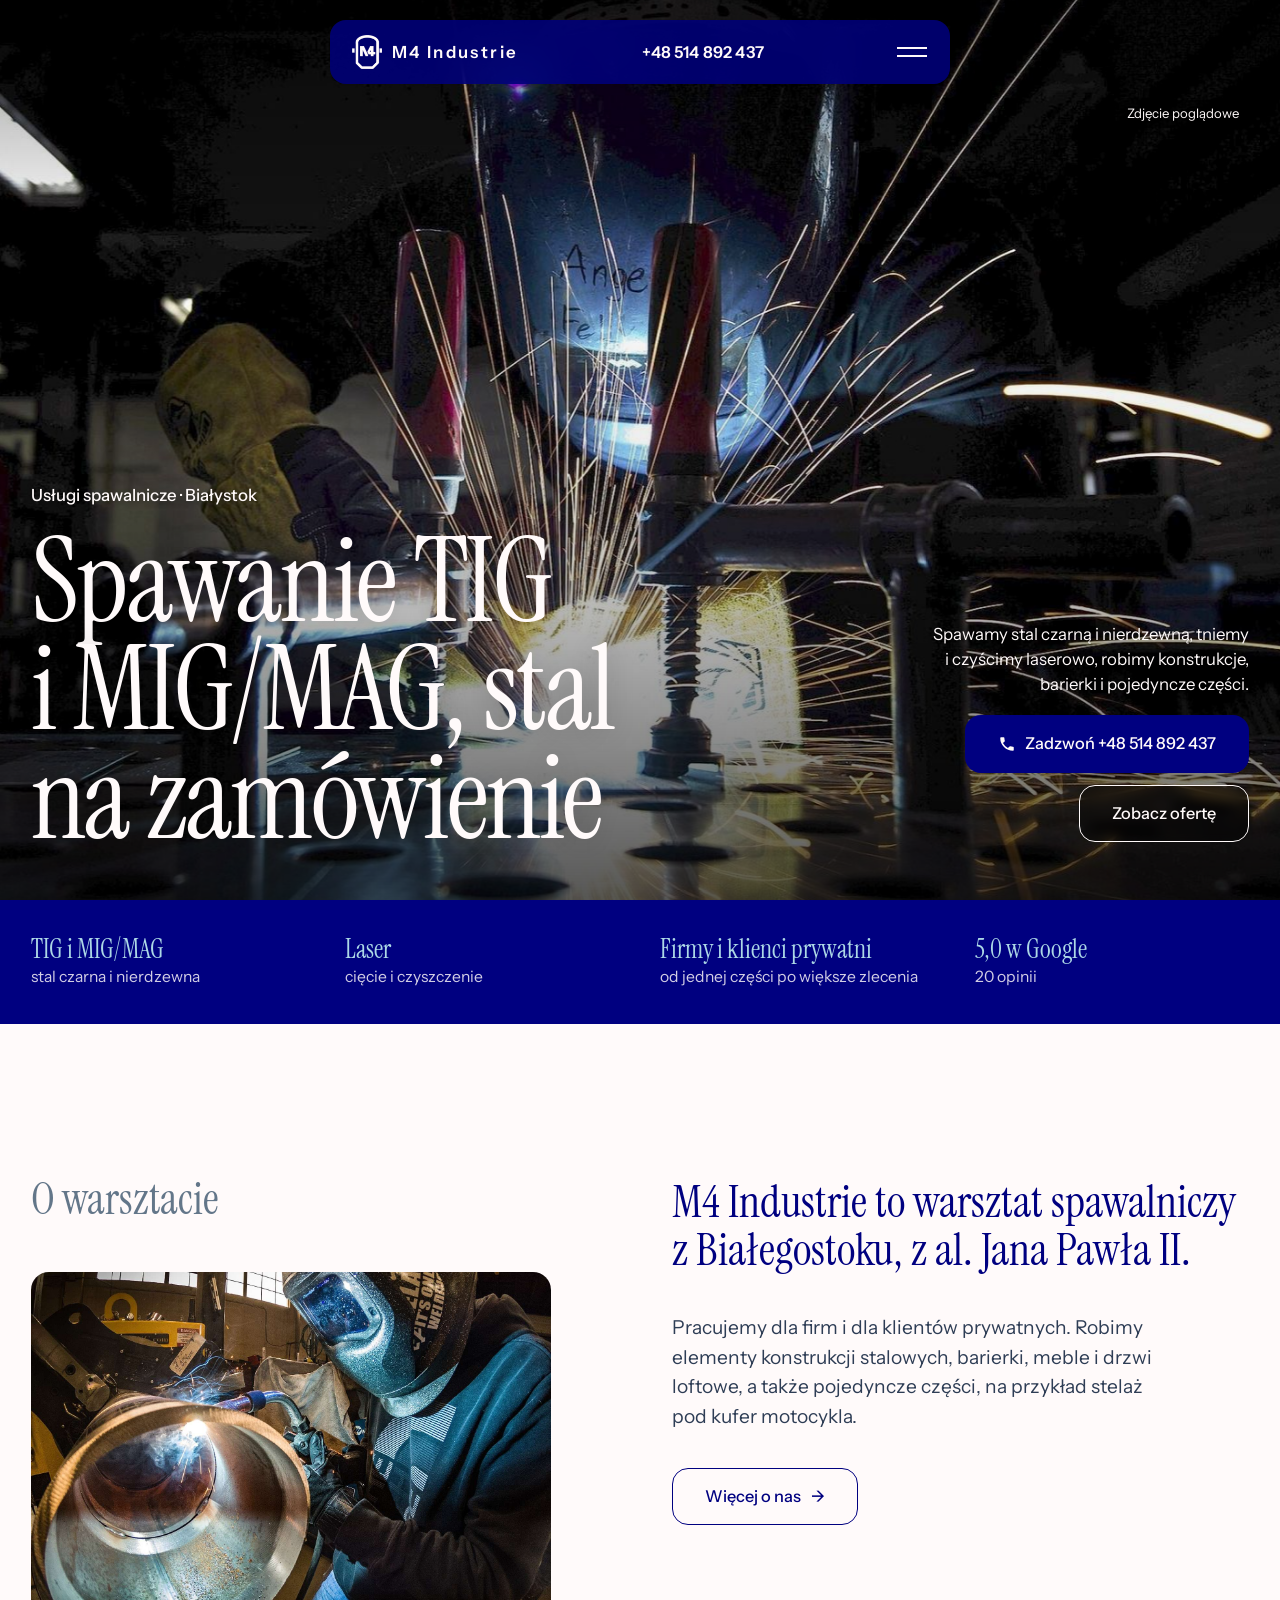
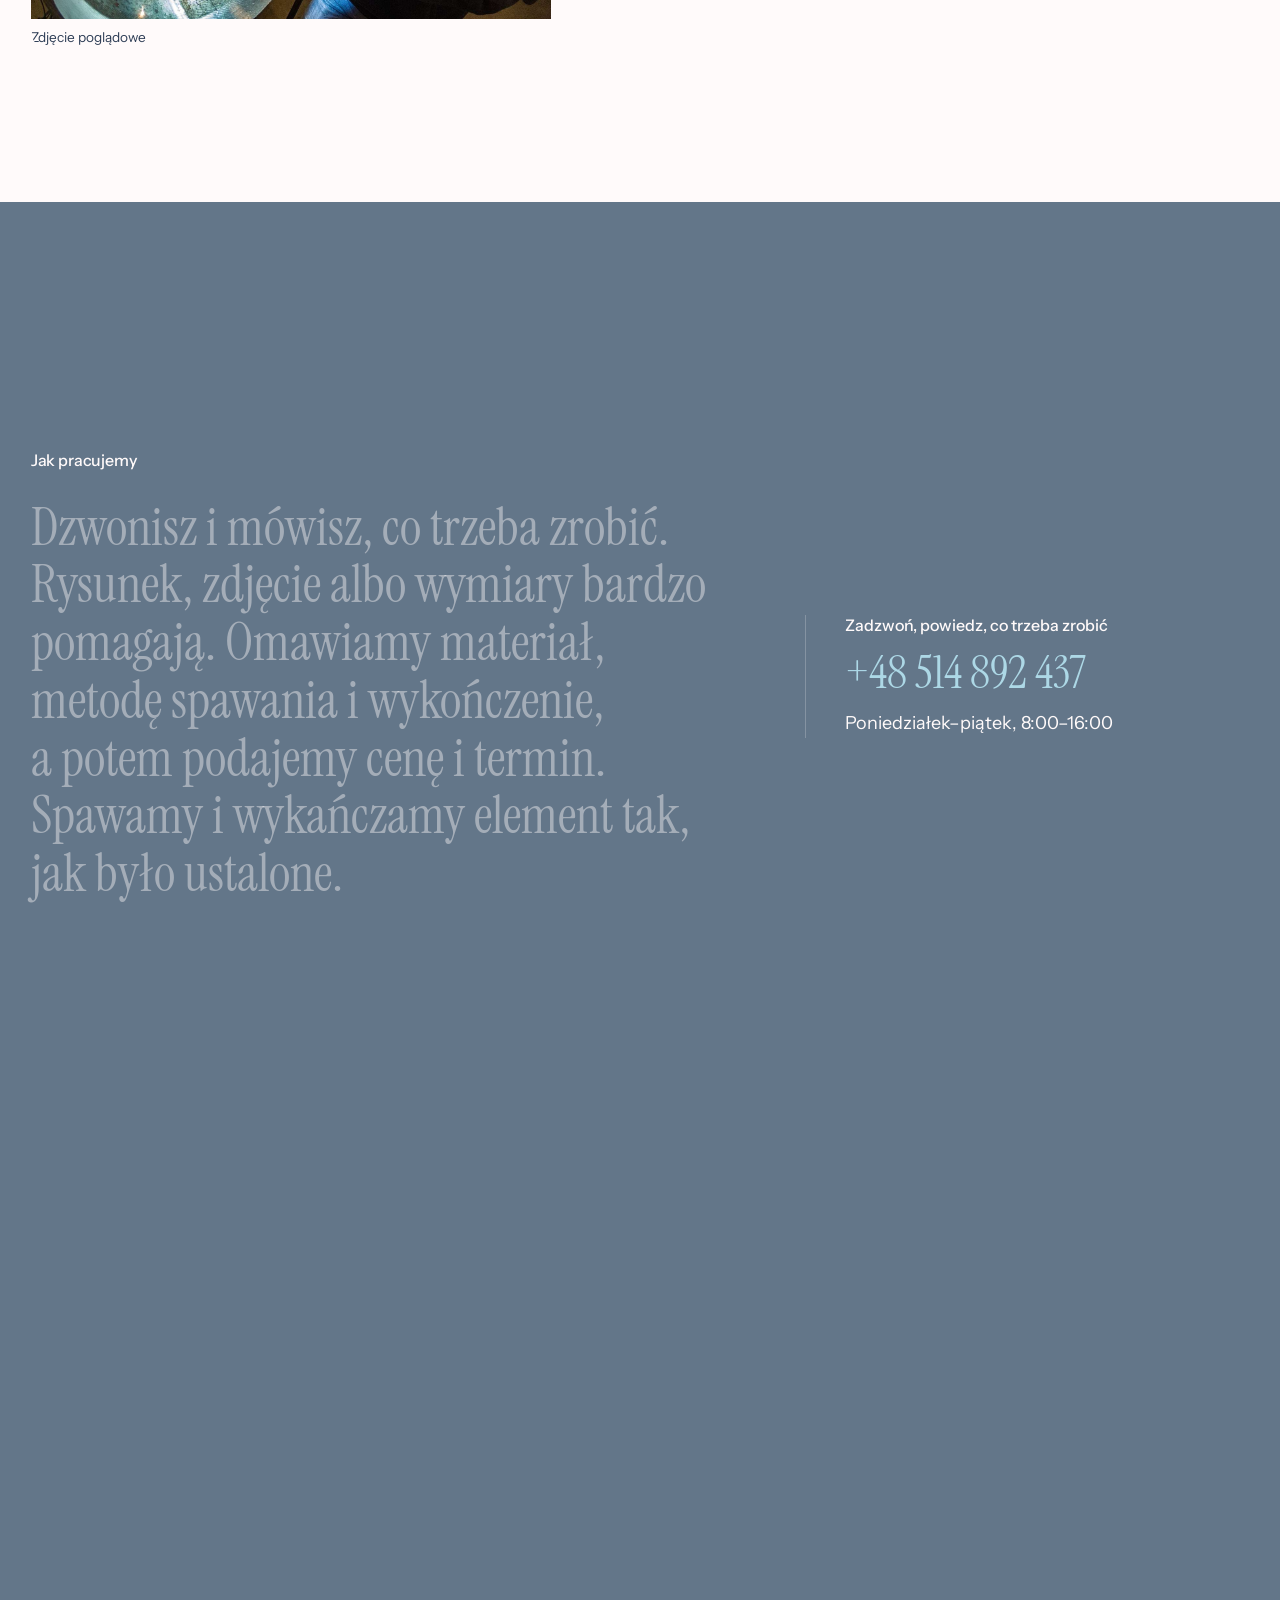
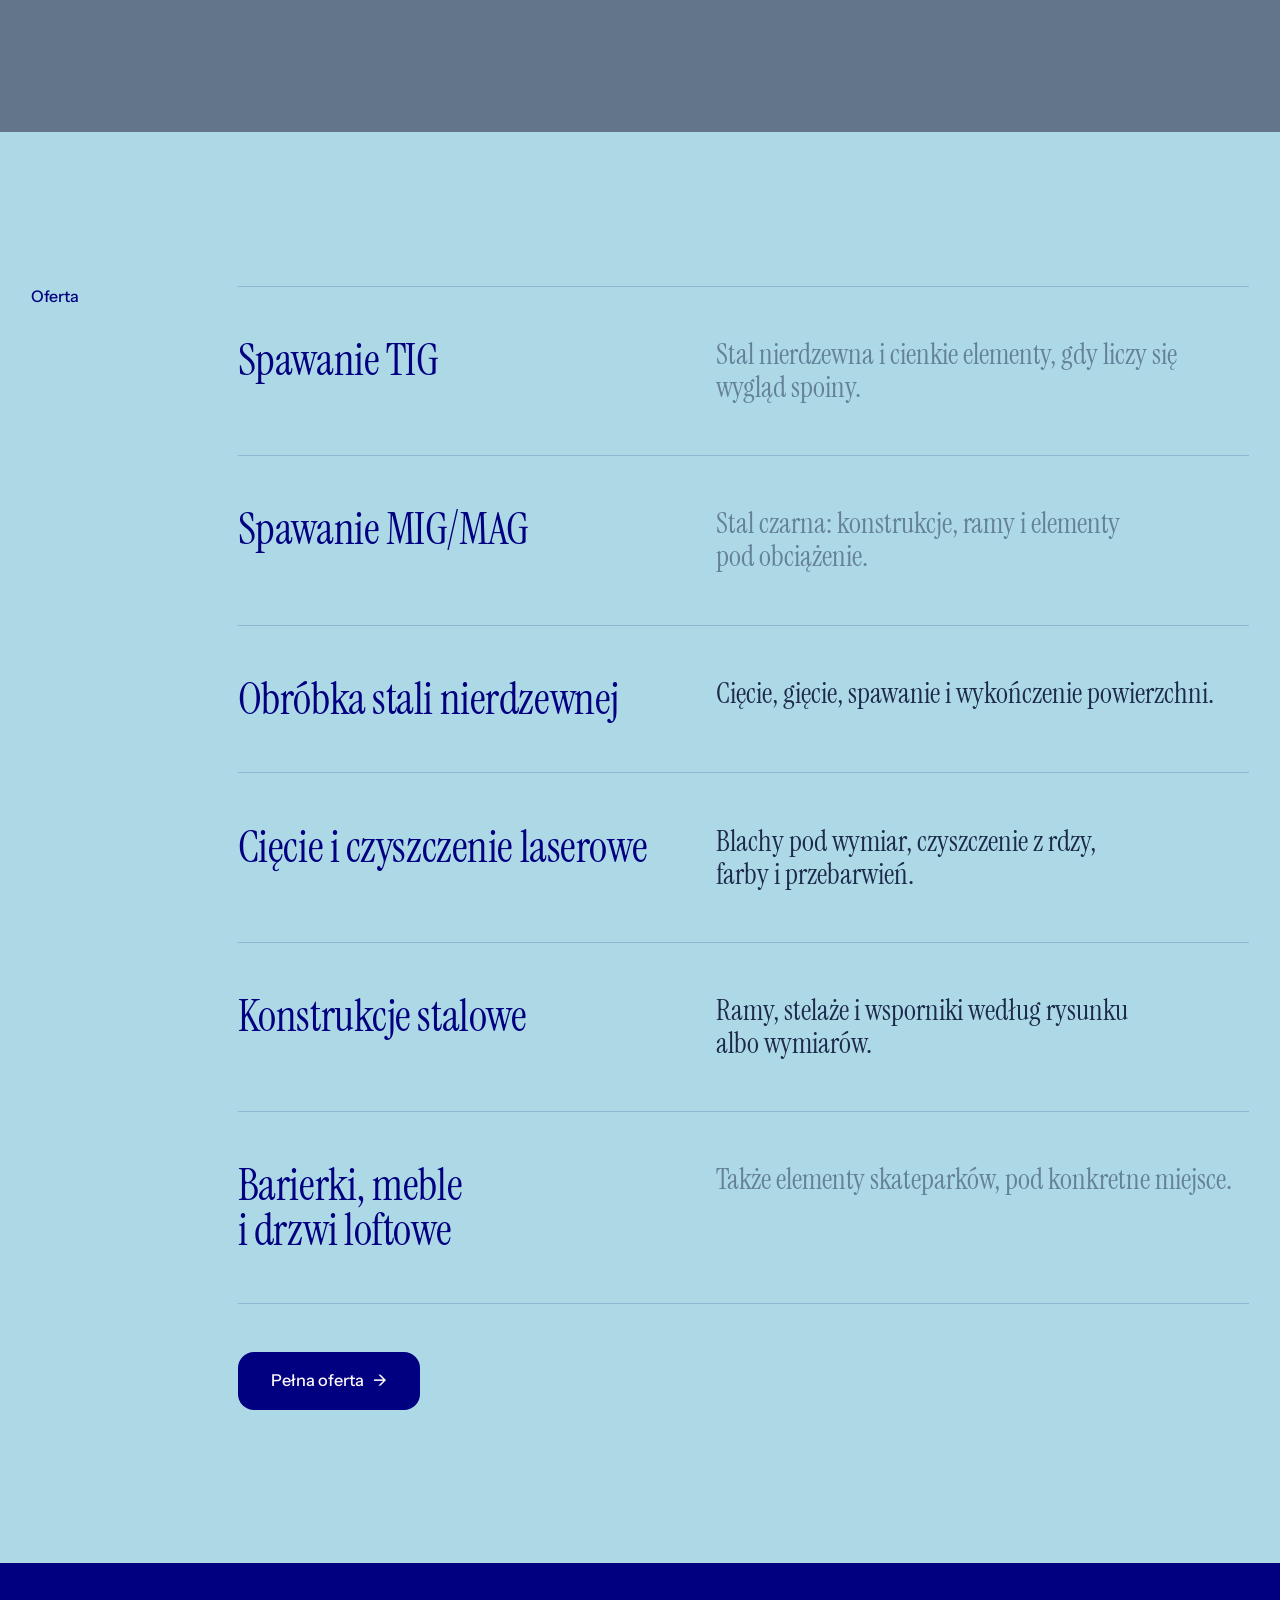
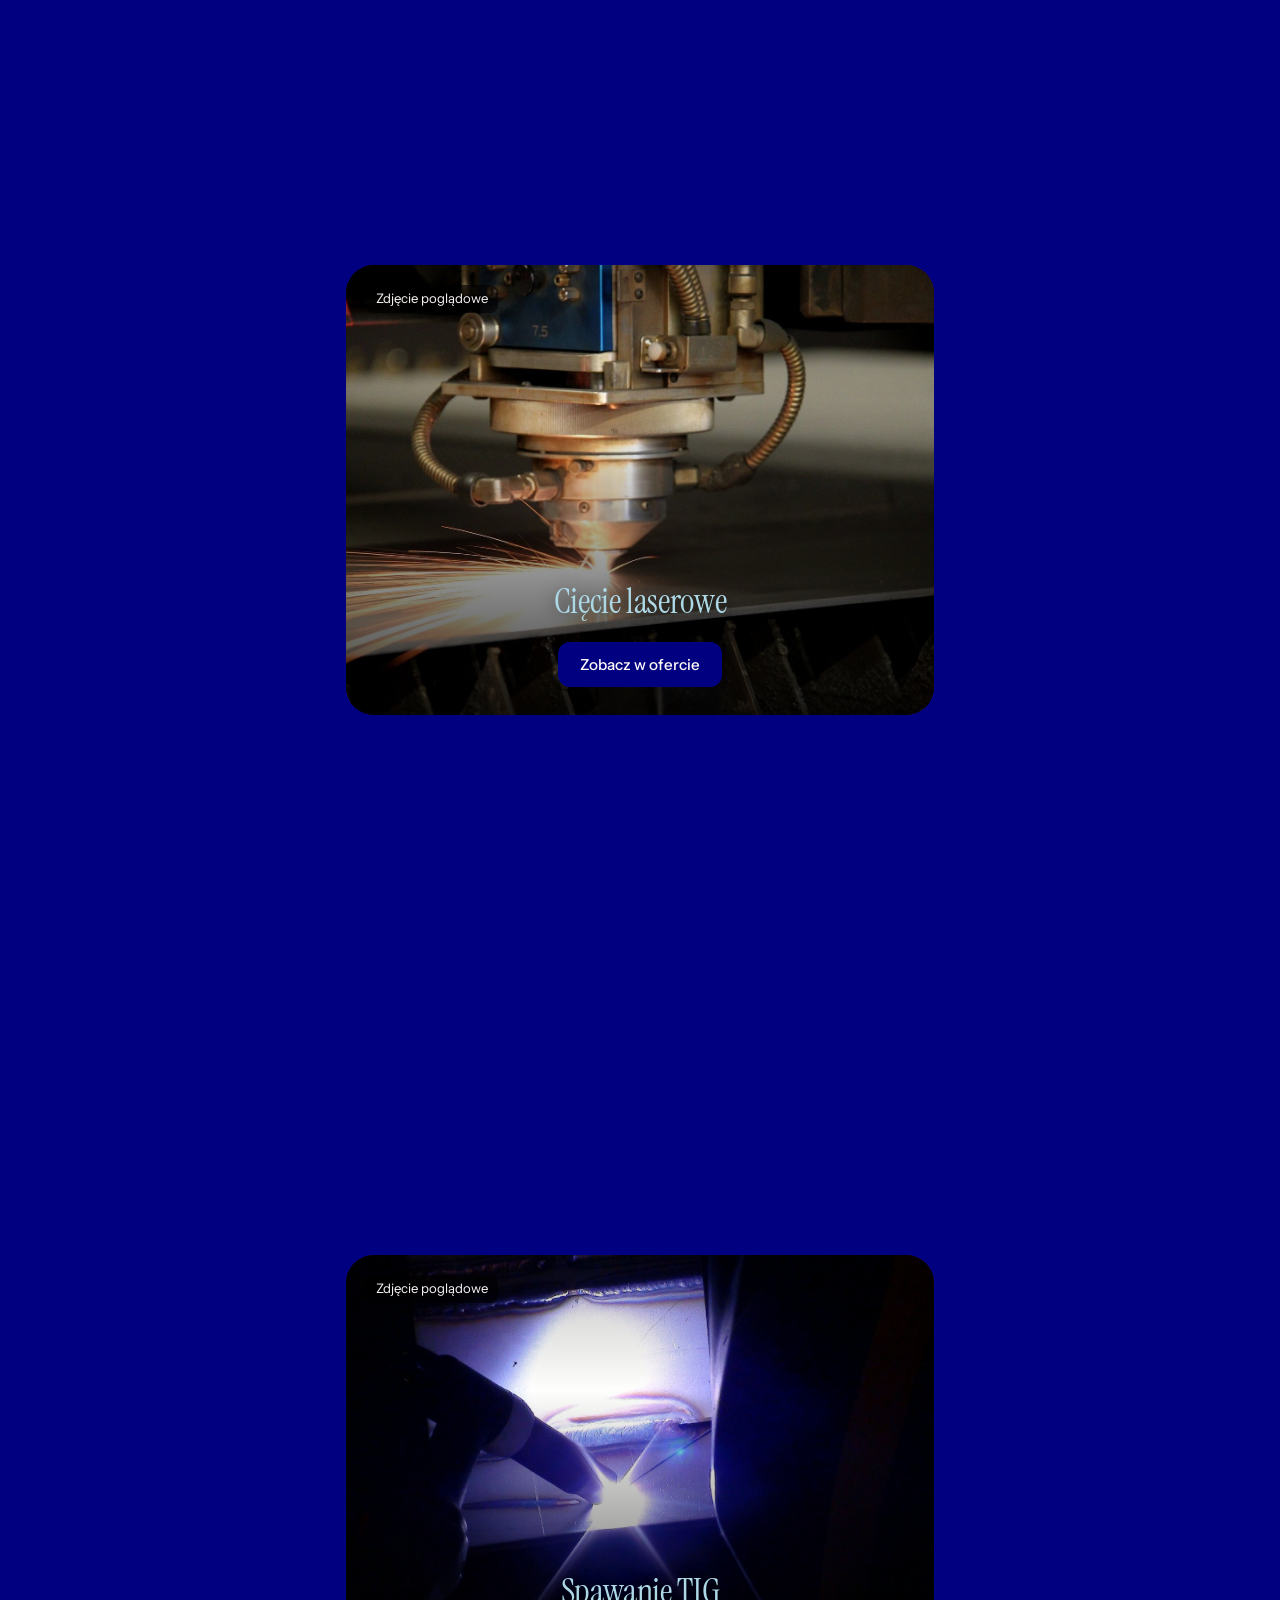
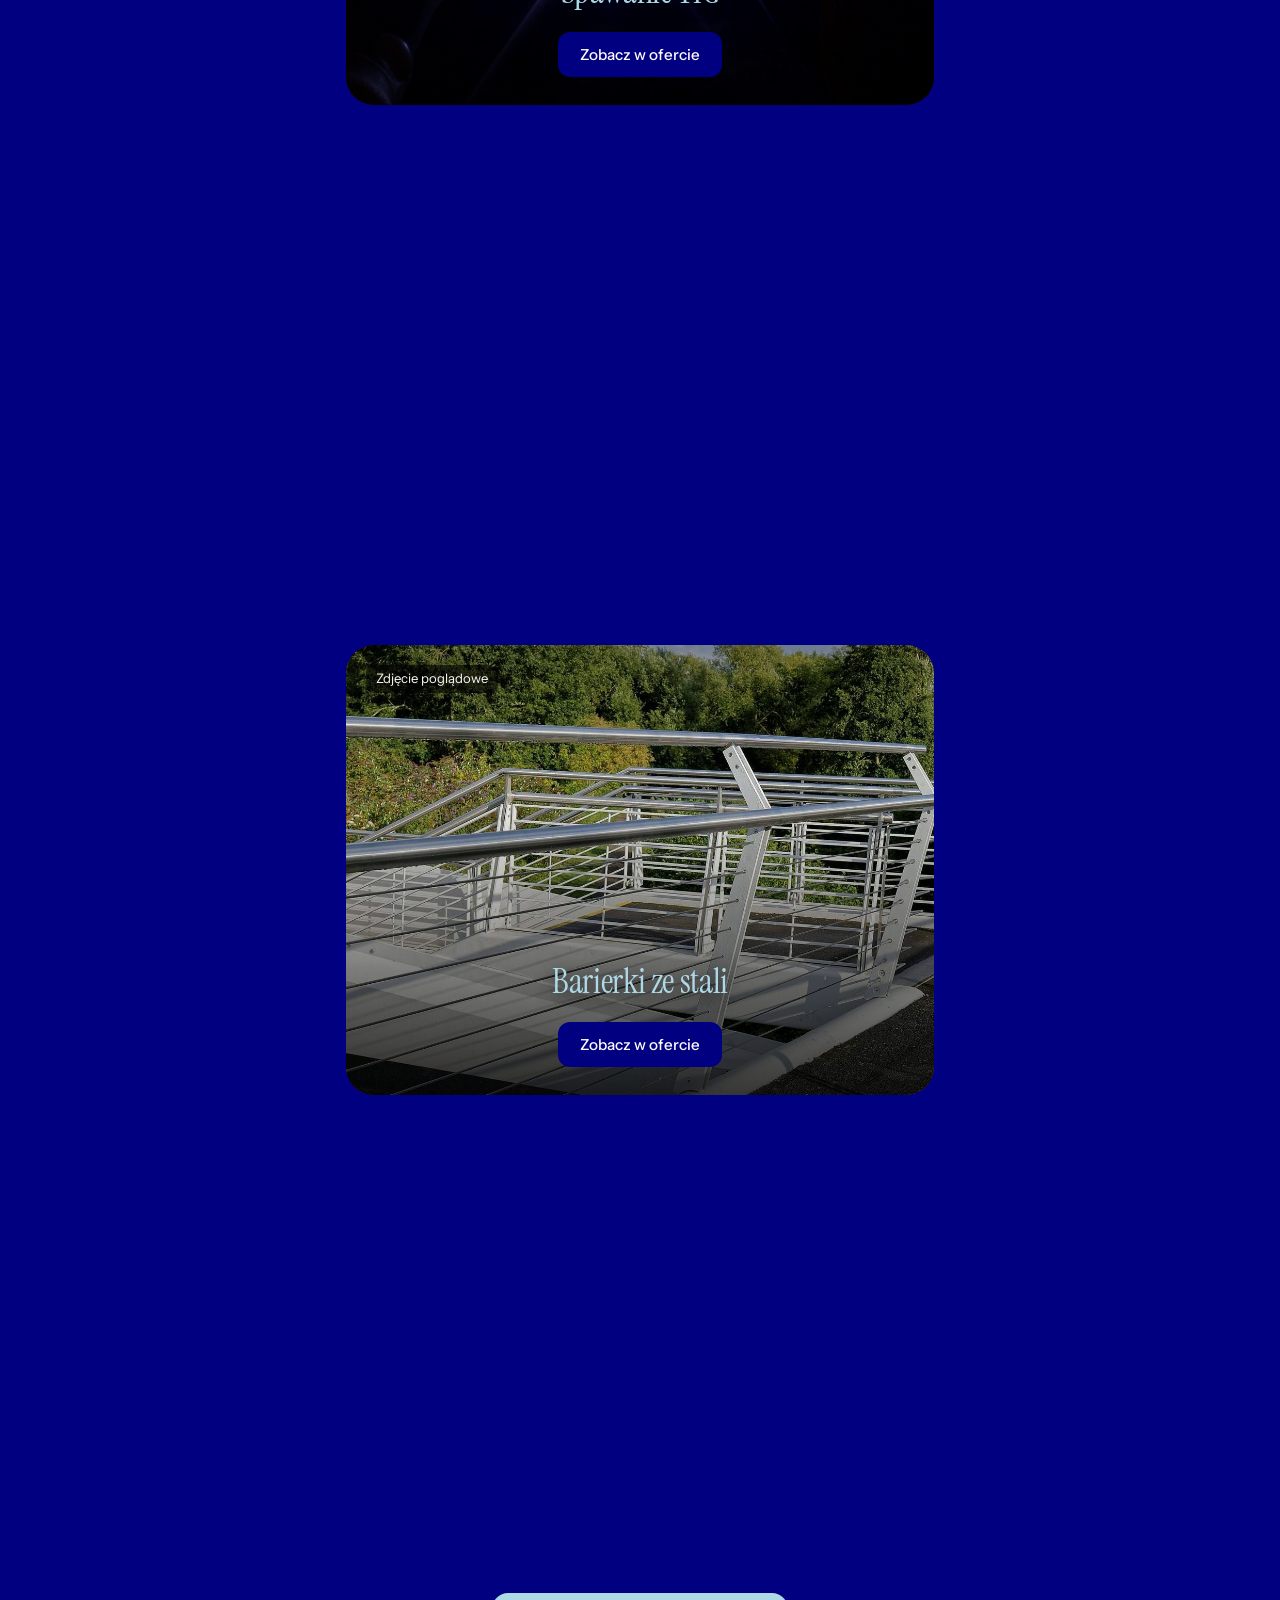
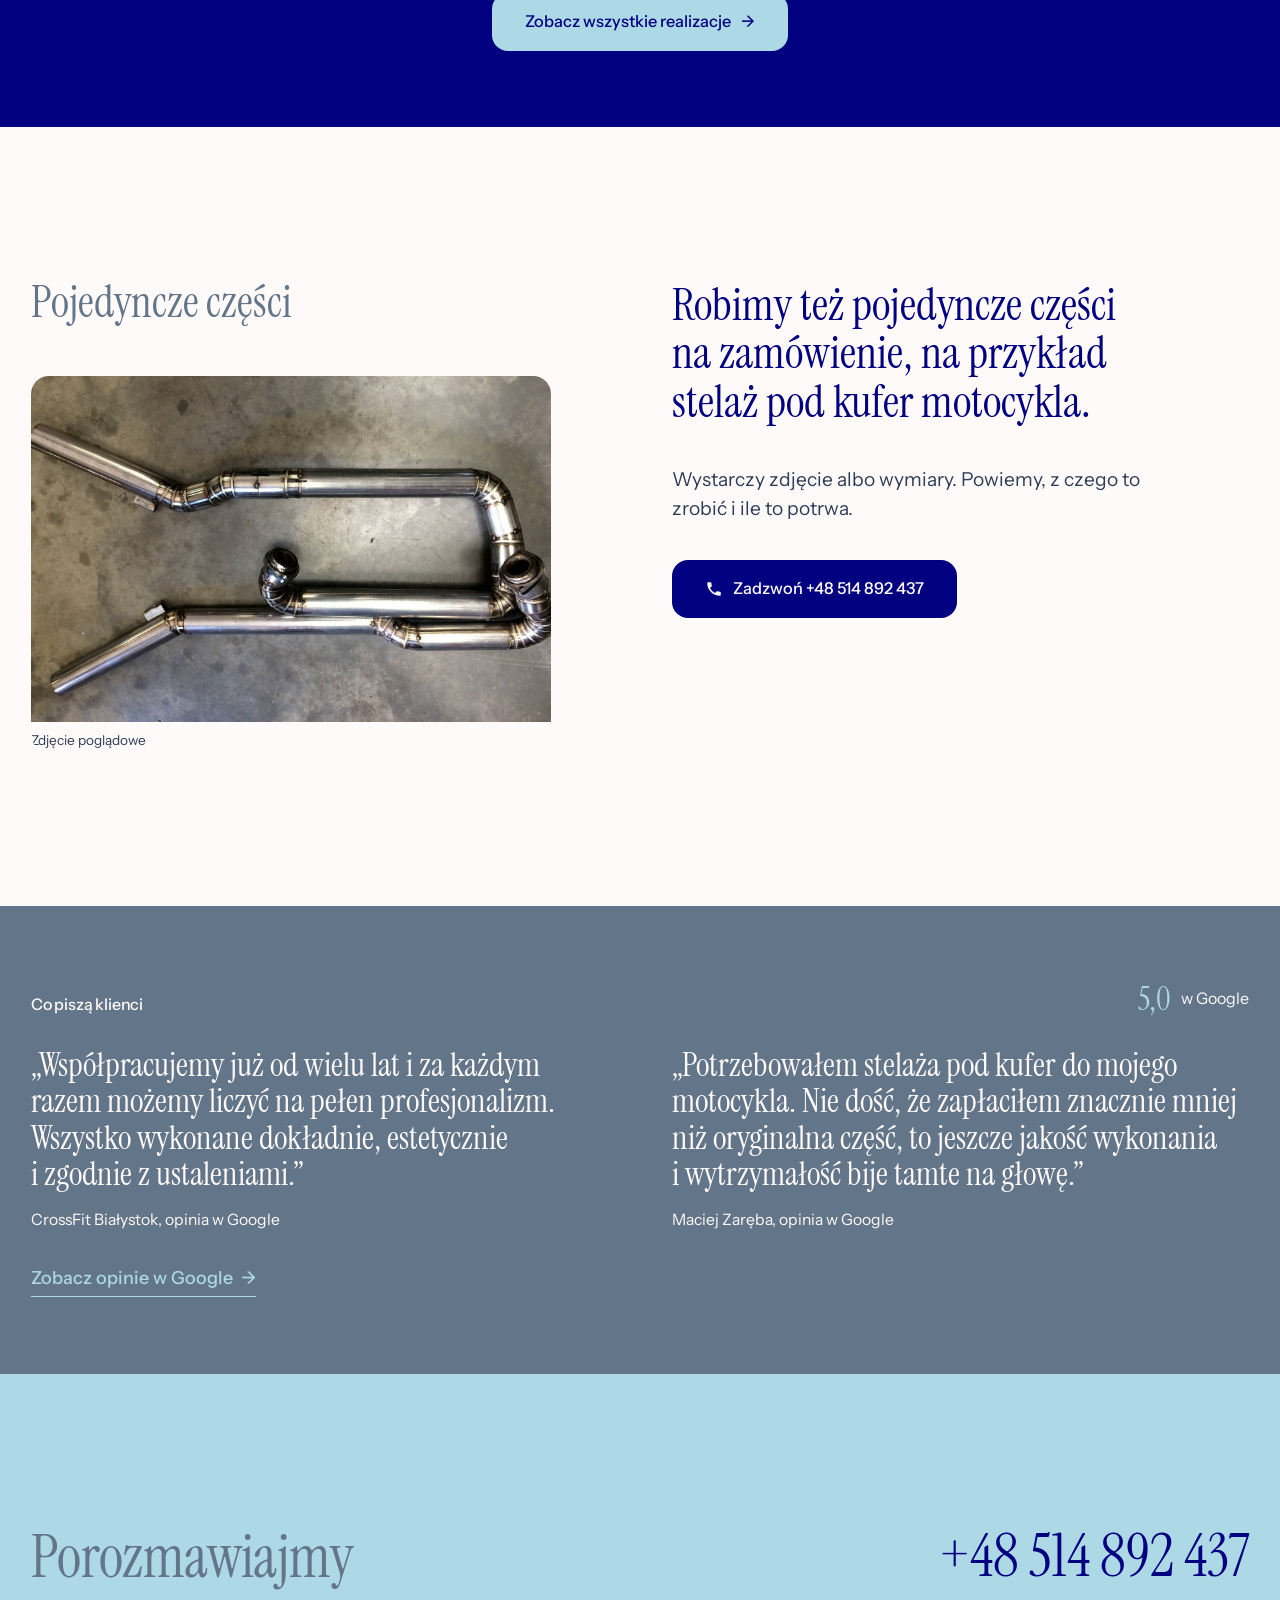
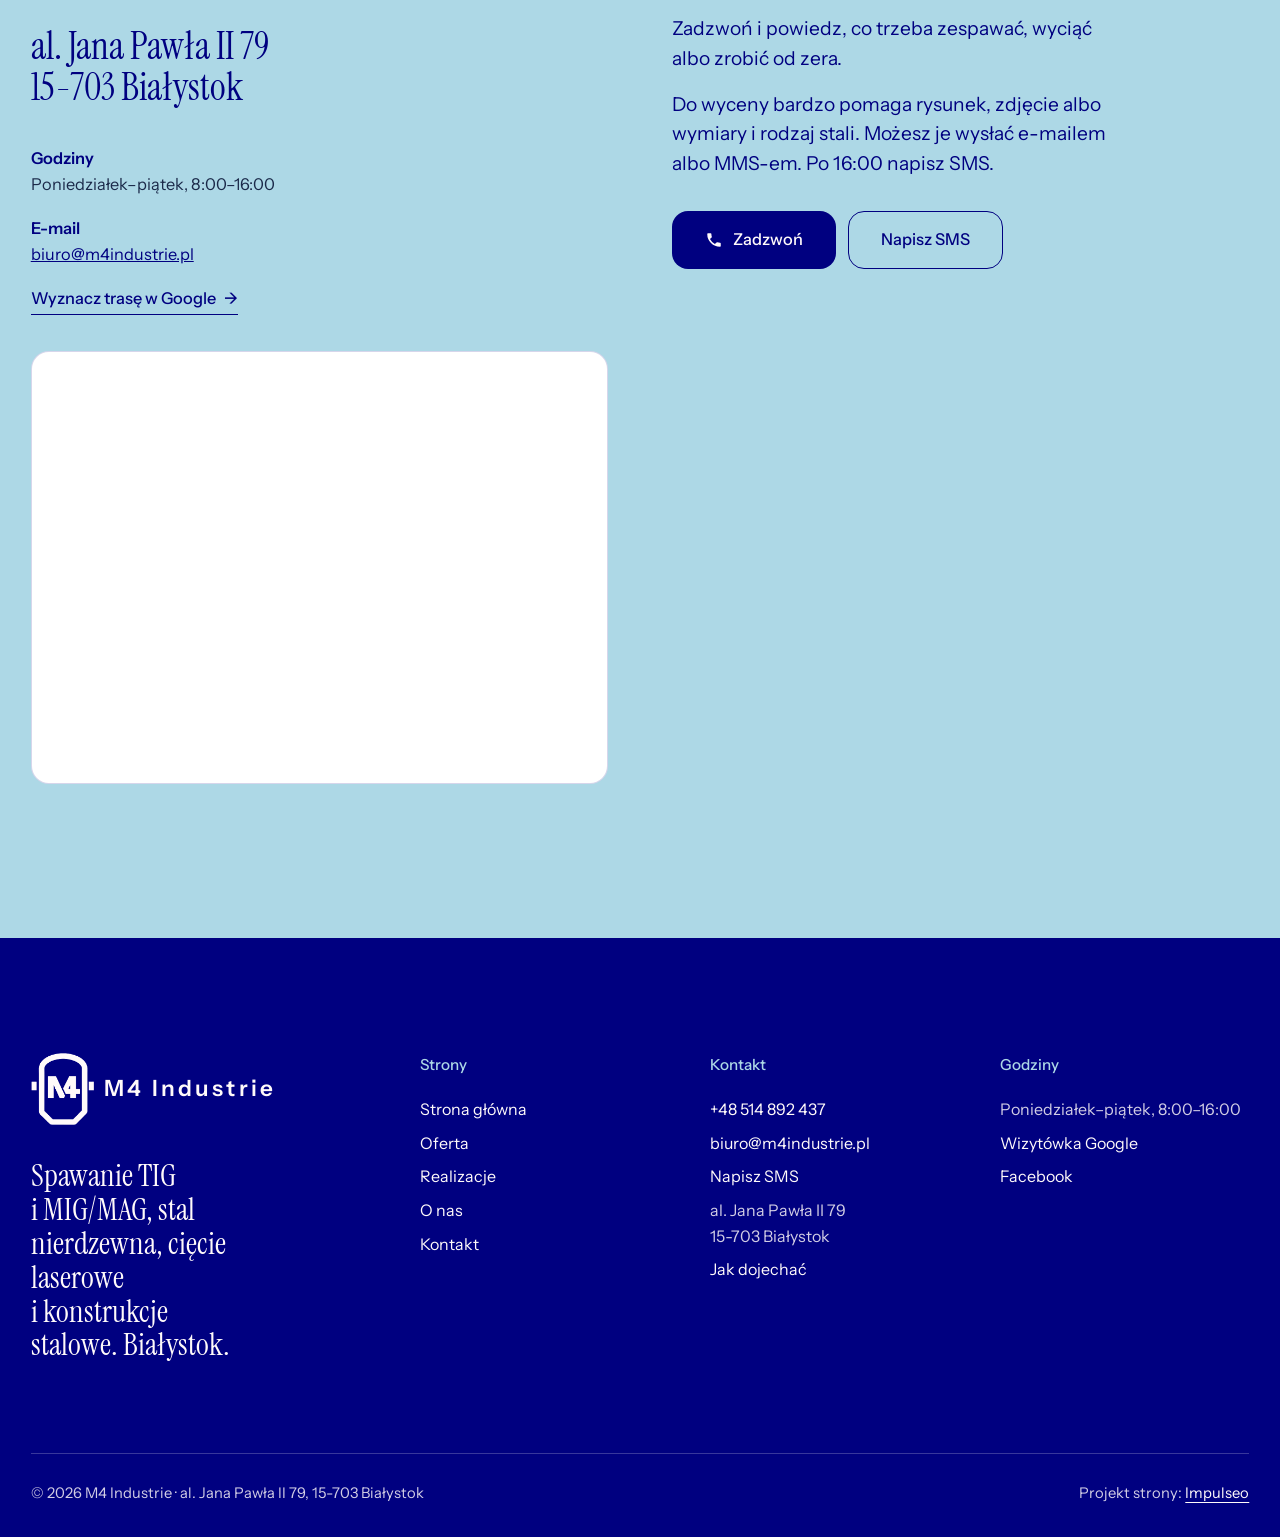
==== commit 87949b05: "Demo M4 Industrie: układ thefitouter, paleta Frozen lake 60-30-10, zdjęcia poglądowe podpisane Co-Au" ====
--- a/index.html
+++ b/index.html
@@ -3,218 +3,215 @@
 <head>
 <meta charset="UTF-8">
 <meta name="viewport" content="width=device-width, initial-scale=1.0">
-<title>M4 Industrie - Spawanie TIG i MIG/MAG · Konstrukcje stalowe · Białystok</title>
-<meta name="description" content="M4 Industrie z Białegostoku: spawanie TIG i MIG/MAG, obróbka stali nierdzewnej, cięcie i czyszczenie laserowe, konstrukcje stalowe, barierki, meble i drzwi loftowe. Pon.-pt. 8-16, tel. 514 892 437.">
-<link rel="canonical" href="https://kris20032.github.io/mariusz-saniewski/">
+<title>Spawanie TIG i MIG/MAG, konstrukcje stalowe · Białystok | M4 Industrie</title>
+<meta name="description" content="M4 Industrie, Białystok: spawanie TIG i MIG/MAG, obróbka stali nierdzewnej, cięcie i czyszczenie laserowe, konstrukcje stalowe, barierki i drzwi loftowe. Tel. 514 892 437.">
+<link rel="canonical" href="https://impulseo-pl.github.io/mariusz-saniewski/">
 <meta name="robots" content="noindex, nofollow">
+<meta name="theme-color" content="#000080">
 <meta property="og:type" content="website">
 <meta property="og:locale" content="pl_PL">
 <meta property="og:site_name" content="M4 Industrie">
-<meta property="og:title" content="M4 Industrie - Spawanie TIG i MIG/MAG · Konstrukcje stalowe · Białystok">
-<meta property="og:description" content="M4 Industrie z Białegostoku: spawanie TIG i MIG/MAG, obróbka stali nierdzewnej, cięcie i czyszczenie laserowe, konstrukcje stalowe, barierki, meble i drzwi loftowe. Pon.-pt. 8-16, tel. 514 892 437.">
-<meta property="og:url" content="https://kris20032.github.io/mariusz-saniewski/">
-<meta property="og:image" content="https://kris20032.github.io/mariusz-saniewski/img/og.jpg">
+<meta property="og:title" content="Spawanie TIG i MIG/MAG, konstrukcje stalowe · Białystok | M4 Industrie">
+<meta property="og:description" content="M4 Industrie, Białystok: spawanie TIG i MIG/MAG, obróbka stali nierdzewnej, cięcie i czyszczenie laserowe, konstrukcje stalowe, barierki i drzwi loftowe. Tel. 514 892 437.">
+<meta property="og:url" content="https://impulseo-pl.github.io/mariusz-saniewski/">
+<meta property="og:image" content="https://impulseo-pl.github.io/mariusz-saniewski/img/og.jpg">
 <meta property="og:image:width" content="1200">
 <meta property="og:image:height" content="630">
 <meta name="twitter:card" content="summary_large_image">
-<script type="application/ld+json">{"@context": "https://schema.org", "@type": "LocalBusiness", "name": "M4 Industrie", "url": "https://kris20032.github.io/mariusz-saniewski/", "telephone": "+48514892437", "image": "https://kris20032.github.io/mariusz-saniewski/img/og.jpg", "areaServed": "Białystok", "sameAs": ["https://www.facebook.com/m4industrie/", "https://www.google.com/maps/place/?q=place_id:ChIJHxGFFiL9H0cROEHwIPVMXDA"]}</script>
+<link rel="icon" href="img/logo.png">
+<script type="application/ld+json">{"@context": "https://schema.org", "@type": "HomeAndConstructionBusiness", "name": "M4 Industrie", "url": "https://impulseo-pl.github.io/mariusz-saniewski/", "telephone": "+48514892437", "email": "biuro@m4industrie.pl", "image": "https://impulseo-pl.github.io/mariusz-saniewski/img/og.jpg", "address": {"@type": "PostalAddress", "streetAddress": "al. Jana Pawła II 79", "postalCode": "15-703", "addressLocality": "Białystok", "addressCountry": "PL"}, "openingHoursSpecification": [{"@type": "OpeningHoursSpecification", "dayOfWeek": ["Monday", "Tuesday", "Wednesday", "Thursday", "Friday"], "opens": "08:00", "closes": "16:00"}], "aggregateRating": {"@type": "AggregateRating", "ratingValue": "5.0", "reviewCount": "20"}, "areaServed": "Białystok", "sameAs": ["https://www.google.com/maps/place/?q=place_id:ChIJHxGFFiL9H0cROEHwIPVMXDA", "https://www.facebook.com/m4industrie/"]}</script>
+<script>document.documentElement.classList.add('js')</script>
+<link rel="preload" as="image" href="img/hero.jpg" fetchpriority="high">
 <link rel="preconnect" href="https://fonts.googleapis.com">
 <link rel="preconnect" href="https://fonts.gstatic.com" crossorigin>
-<link href="https://fonts.googleapis.com/css2?family=Space+Grotesk:wght@500;600;700&family=DM+Sans:opsz,wght@9..40,400;9..40,500;9..40,600&display=swap" rel="stylesheet">
-<link rel="stylesheet" href="assets/styles.css?v=9133d1eb">
+<link href="https://fonts.googleapis.com/css2?family=Instrument+Sans:wght@400..600&family=Instrument+Serif&display=swap" rel="stylesheet">
+<link rel="stylesheet" href="assets/styles.css?v=20261118a">
+<style>:root{--cacao:#000080;--bordeaux:#637689;--carmine:#000080;--brass:#ADD8E6;--bone:#FFFAFA;--bone-hi:#FFFFFF;--ink:#000080;--ink-2:#2E3D55;--on-dark:#FFFAFA;--on-dark-2:rgba(255,250,250,.82);--line:rgba(0,0,128,.16);--line-dark:rgba(255,250,250,.22)}.bordeaux{--on-dark-2:#FFFAFA}.ice,#oferta,#kontakt,.faq-sec{background:#ADD8E6}.ice .lead,#oferta .lead,#kontakt .lead,#oferta p,#kontakt p{color:#000080}#kontakt .contact-meta p,#oferta .svc-row p{color:#1B2A4A}.btn-main:hover{background:#637689}.pill{background:rgba(0,0,128,.84)}.pill.solid{background:rgba(0,0,128,.95)}.burger:hover{background:rgba(255,250,250,.12)}.js .reveal-text .w{color:rgba(255,250,250,.42)}.card::after{background:linear-gradient(180deg,rgba(0,0,0,.25) 0%,rgba(0,0,0,0) 30%,rgba(0,0,0,.78) 100%)}.card h3{text-shadow:0 2px 18px rgba(0,0,0,.7)}.form input::placeholder,.form textarea::placeholder{color:rgba(0,0,128,.7)}.lb{background:rgba(0,0,40,.94)}.btn-on-photo{background:rgba(0,0,0,.35)}.phead-img .poglad,.hero-cap,.card-cap{background:rgba(0,0,0,.6)}.pill-logo .mark{height:34px;width:auto}.foot-logo .mark{height:72px;width:auto}@media (max-width:700px){.pill-logo .word{display:inline;font-size:.92rem;letter-spacing:.04em}}.hero-img{object-position:50% 50%}</style>
+<script src="assets/lenis.min.js?v=1.1.20" defer></script>
+<script src="assets/main.js?v=20261118a" defer></script>
 </head>
 <body>
-
-<header class="nav">
-  <div class="wrap nav-inner">
-    <a class="brand brand-has-logo" href="index.html"><img class="brand-logo" src="img/logo.png" alt="M4 Industrie" width="561" height="520" decoding="async"></a>
-    <nav class="nav-links">
+<a class="skip" href="#tresc">Przejdź do treści</a>
+<header class="pill">
+  <a class="pill-logo" href="index.html" aria-label="M4 Industrie - strona główna"><img class="mark" src="img/logo-znak.png" width="234" height="265" alt=""><span class="word">M4 Industrie</span></a>
+  <a class="pill-phone" href="tel:+48514892437">+48 514 892 437</a>
+  <button class="burger" type="button" aria-expanded="false" aria-controls="menu" aria-label="Otwórz menu"><i></i><i></i></button>
+</header>
+<div class="menu" id="menu" aria-hidden="true">
+  <div class="menu-grid">
+    <nav class="menu-links" aria-label="Menu główne">
+      <a href="index.html" aria-current="page">Strona główna</a>
       <a href="oferta.html">Oferta</a>
       <a href="realizacje.html">Realizacje</a>
-      <a href="o-nas.html">O nas</a>
+      <a href="o-nas.html">O nas</a>
       <a href="kontakt.html">Kontakt</a>
-      <a href="tel:+48514892437" class="btn btn-accent">Zadzwoń +48 514 892 437</a>
     </nav>
-    <button class="nav-toggle" aria-label="Menu"><span></span><span></span><span></span></button>
-  </div>
-</header>
-
-<main>
-<section class="hero-fach">
-  <img class="hf-photo" src="img/hero.jpg" fetchpriority="high" data-rotate="img/g1.jpg|img/g2.jpg" alt="M4 Industrie" width="1920" height="1280">
-  <div class="hf-panel">
-    <div class="hf-inner">
-      <span class="hf-kicker">Usługi spawalnicze · Białystok</span>
-      <h1 class="hf-title">Spawanie TIG i MIG/MAG <em>i konstrukcje ze stali</em></h1>
-      <p class="hf-lead">Spawamy stal czarną i nierdzewną, tniemy i czyścimy laserowo, robimy elementy konstrukcji stalowych.</p>
-      <a class="hf-phone" href="tel:+48514892437"><span class="hf-phone-lab">Zadzwoń teraz</span><span class="hf-phone-num"><svg class="ico-tel" width="16" height="16" viewBox="0 0 24 24" fill="none" aria-hidden="true"><path d="M6.6 10.8a15.5 15.5 0 0 0 6.6 6.6l2.2-2.2a1 1 0 0 1 1-.24 11.4 11.4 0 0 0 3.6.58 1 1 0 0 1 1 1V20a1 1 0 0 1-1 1A17 17 0 0 1 3 4a1 1 0 0 1 1-1h3.5a1 1 0 0 1 1 1c0 1.25.2 2.46.58 3.6a1 1 0 0 1-.25 1l-2.23 2.2Z" fill="currentColor"/></svg> +48 514 892 437</span></a>
-      <div class="hf-actions">
-        <a href="kontakt.html" class="btn btn-accent">Zapytaj o wycenę <span class="arr">→</span></a>
-        <a href="tel:+48514892437" class="btn btn-ghost hf-ghost">Zadzwoń +48 514 892 437</a>
-      </div>
-      <div class="hf-trust"><svg class="ico-star" width="14" height="14" viewBox="0 0 24 24" style="vertical-align:-2px" aria-hidden="true"><path d="M12 2.8l2.85 5.8 6.4.93-4.63 4.5 1.1 6.37L12 17.4l-5.72 3 1.1-6.37-4.63-4.5 6.4-.93L12 2.8Z" fill="currentColor"/></svg> Ocena 5,0 w Google · 20 opinii</div>
-    </div>
-  </div>
-</section>
-<section class="fach-promise">
+    <div class="menu-side">
+      <div><b>Telefon</b><a href="tel:+48514892437">+48 514 892 437</a></div>
+      <div><b>Warsztat</b>al. Jana Pawła II 79, 15-703 Białystok</div>
+      <div><b>Godziny</b>Poniedziałek–piątek, 8:00–16:00</div>
+    </div>
+  </div>
+</div>
+<main id="tresc">
+<section class="hero">
+  <img class="hero-img" src="img/hero.jpg" width="1600" height="1067" alt="Iskry przy spawaniu na stole spawalniczym z&nbsp;dociskami" fetchpriority="high"><span class="hero-cap">Zdjęcie poglądowe</span>
+  <div class="hero-in">
+    <div>
+      <p class="hero-kicker">Usługi spawalnicze · Białystok</p>
+      <h1>Spawanie TIG i&nbsp;MIG/MAG, stal na&nbsp;zamówienie</h1>
+    </div>
+    <div class="hero-side">
+      <p>Spawamy stal czarną i&nbsp;nierdzewną, tniemy i&nbsp;czyścimy laserowo, robimy konstrukcje, barierki i&nbsp;pojedyncze części.</p>
+      <div class="btn-row">
+        <a class="btn btn-main hero-call" href="tel:+48514892437"><svg class="ico" viewBox="0 0 24 24" fill="none" aria-hidden="true"><path d="M6.6 10.8a15.5 15.5 0 0 0 6.6 6.6l2.2-2.2a1 1 0 0 1 1-.24 11.4 11.4 0 0 0 3.6.58 1 1 0 0 1 1 1V20a1 1 0 0 1-1 1A17 17 0 0 1 3 4a1 1 0 0 1 1-1h3.5a1 1 0 0 1 1 1c0 1.25.2 2.45.57 3.57a1 1 0 0 1-.25 1L6.6 10.8Z" fill="currentColor"/></svg>Zadzwoń +48 514 892 437</a>
+        <a class="btn btn-line btn-on-photo" href="oferta.html">Zobacz ofertę</a>
+      </div>
+    </div>
+  </div>
+</section>
+
+<section class="facts cacao dark" aria-label="Najważniejsze informacje">
+  <ul class="wrap facts-list">
+    <li><b>TIG i MIG/MAG</b>stal czarna i&nbsp;nierdzewna</li>
+    <li><b>Laser</b>cięcie i&nbsp;czyszczenie</li>
+    <li><b>Firmy i&nbsp;klienci prywatni</b>od&nbsp;jednej części po&nbsp;większe zlecenia</li>
+    <li><b>5,0 w Google</b>20 opinii</li>
+  </ul>
+</section>
+
+<section class="sec bone" id="o-nas">
+  <div class="wrap about">
+    <div class="about-left up">
+      <p class="label-serif">O&nbsp;warsztacie</p><figure class="about-fig"><img src="img/ph3.jpg" width="1600" height="1200" alt="Spawanie rury metodą MIG" loading="lazy"><figcaption class="poglad">Zdjęcie poglądowe</figcaption></figure>
+    </div>
+    <div class="about-right up">
+      <p class="statement">M4 Industrie to warsztat spawalniczy z&nbsp;Białegostoku, z&nbsp;al. Jana Pawła II.</p>
+      <p class="lead">Pracujemy dla firm i&nbsp;dla klientów prywatnych. Robimy elementy konstrukcji stalowych, barierki, meble i&nbsp;drzwi loftowe, a&nbsp;także pojedyncze części, na przykład stelaż pod kufer motocykla.</p>
+      <div class="btn-row"><a class="btn btn-line" href="o-nas.html">Więcej o&nbsp;nas <span aria-hidden="true">→</span></a></div>
+    </div>
+  </div>
+</section>
+
+<section class="reveal-sec bordeaux dark" aria-labelledby="jak">
+  <div class="reveal-stick">
+    <div class="reveal-main">
+      <h2 class="label" id="jak">Jak pracujemy</h2>
+      <p class="reveal-text">Dzwonisz i&nbsp;mówisz, co trzeba zrobić. Rysunek, zdjęcie albo wymiary bardzo pomagają. Omawiamy materiał, metodę spawania i&nbsp;wykończenie, a&nbsp;potem podajemy cenę i&nbsp;termin. Spawamy i&nbsp;wykańczamy element tak, jak było ustalone.</p>
+    </div>
+    <aside class="reveal-aside">
+      <p class="label">Zadzwoń, powiedz, co trzeba zrobić</p>
+      <a class="reveal-phone" href="tel:+48514892437">+48 514 892 437</a>
+      <p>Poniedziałek–piątek, 8:00–16:00</p>
+    </aside>
+  </div>
+</section>
+
+<section class="sec bone" id="oferta">
+  <div class="wrap svc">
+    <h2 class="label">Oferta</h2>
+    <div>
+      <div class="svc-list">
+      <a class="svc-row" href="oferta.html#tig"><h3>Spawanie TIG</h3><p>Stal nierdzewna i&nbsp;cienkie elementy, gdy liczy się wygląd spoiny.</p></a>
+      <a class="svc-row" href="oferta.html#mig"><h3>Spawanie MIG/MAG</h3><p>Stal czarna: konstrukcje, ramy i&nbsp;elementy pod obciążenie.</p></a>
+      <a class="svc-row" href="oferta.html#nierdzewna"><h3>Obróbka stali nierdzewnej</h3><p>Cięcie, gięcie, spawanie i&nbsp;wykończenie powierzchni.</p></a>
+      <a class="svc-row" href="oferta.html#laser"><h3>Cięcie i&nbsp;czyszczenie laserowe</h3><p>Blachy pod wymiar, czyszczenie z&nbsp;rdzy, farby i&nbsp;przebarwień.</p></a>
+      <a class="svc-row" href="oferta.html#konstrukcje"><h3>Konstrukcje stalowe</h3><p>Ramy, stelaże i&nbsp;wsporniki według rysunku albo wymiarów.</p></a>
+      <a class="svc-row" href="oferta.html#barierki"><h3>Barierki, meble i&nbsp;drzwi loftowe</h3><p>Także elementy skateparków, pod konkretne miejsce.</p></a>
+      </div>
+      <div class="svc-foot"><a class="btn btn-main" href="oferta.html">Pełna oferta <span aria-hidden="true">→</span></a></div>
+    </div>
+  </div>
+</section>
+
+<section class="cards cacao dark" aria-label="Realizacje">
+  <div class="card-wrap"><div class="card-stick">
+    <a class="card" href="oferta.html#laser"><img src="img/ph1.jpg" width="1600" height="1067" alt="Głowica lasera tnąca blachę" decoding="async"><span class="card-cap">Zdjęcie poglądowe</span><span class="card-in"><h3>Cięcie laserowe</h3><span class="btn btn-main btn-sm">Zobacz w&nbsp;ofercie</span></span></a>
+  </div></div>
+  <div class="card-wrap"><div class="card-stick">
+    <a class="card" href="oferta.html#tig"><img src="img/g3.jpg" width="1600" height="1200" alt="Spawanie metodą TIG" loading="lazy" decoding="async"><span class="card-cap">Zdjęcie poglądowe</span><span class="card-in"><h3>Spawanie TIG</h3><span class="btn btn-main btn-sm">Zobacz w&nbsp;ofercie</span></span></a>
+  </div></div>
+  <div class="card-wrap"><div class="card-stick">
+    <a class="card" href="oferta.html#barierki"><img src="img/g5.jpg" width="1360" height="907" alt="Barierki ze stali nierdzewnej na kładce" loading="lazy" decoding="async"><span class="card-cap">Zdjęcie poglądowe</span><span class="card-in"><h3>Barierki ze stali</h3><span class="btn btn-main btn-sm">Zobacz w&nbsp;ofercie</span></span></a>
+  </div></div>
+  <div class="wrap cards-foot"><a class="btn btn-brass" href="realizacje.html">Zobacz wszystkie realizacje <span aria-hidden="true">→</span></a></div>
+</section>
+
+<section class="sec bone" id="na-zamowienie">
+  <div class="wrap about">
+    <div class="about-left up">
+      <p class="label-serif">Pojedyncze części</p><figure class="about-fig"><img src="img/g2.jpg" width="1600" height="1158" alt="Spawane rury ze stali nierdzewnej" loading="lazy"><figcaption class="poglad">Zdjęcie poglądowe</figcaption></figure>
+    </div>
+    <div class="about-right up">
+      <p class="statement">Robimy też pojedyncze części na zamówienie, na przykład stelaż pod kufer motocykla.</p>
+      <p class="lead">Wystarczy zdjęcie albo wymiary. Powiemy, z&nbsp;czego to zrobić i&nbsp;ile to potrwa.</p>
+      <div class="btn-row"><a class="btn btn-main" href="tel:+48514892437"><svg class="ico" viewBox="0 0 24 24" fill="none" aria-hidden="true"><path d="M6.6 10.8a15.5 15.5 0 0 0 6.6 6.6l2.2-2.2a1 1 0 0 1 1-.24 11.4 11.4 0 0 0 3.6.58 1 1 0 0 1 1 1V20a1 1 0 0 1-1 1A17 17 0 0 1 3 4a1 1 0 0 1 1-1h3.5a1 1 0 0 1 1 1c0 1.25.2 2.45.57 3.57a1 1 0 0 1-.25 1L6.6 10.8Z" fill="currentColor"/></svg>Zadzwoń +48 514 892 437</a></div>
+    </div>
+  </div>
+</section>
+
+<section class="bordeaux dark opinie-mini" id="opinie">
   <div class="wrap">
-    <ul class="fp-row reveal"><li>Spawanie TIG i MIG/MAG</li><li>Cięcie i czyszczenie laserowe</li><li>Ocena 5,0 w Google</li></ul>
-  </div>
-</section>
-<section class="opinie-mini" aria-label="Opinie klientów">
+    <div class="quotes-head" style="margin-bottom:32px">
+      <h2 class="label">Co piszą klienci</h2>
+      <a class="rating" href="https://www.google.com/maps/place/?q=place_id:ChIJHxGFFiL9H0cROEHwIPVMXDA" target="_blank" rel="noopener"><b>5,0</b><span>w&nbsp;Google</span></a>
+    </div>
+    <div class="quotes-two">
+      <figure class="quote-mini"><blockquote>„Współpracujemy już od wielu lat i&nbsp;za każdym razem możemy liczyć na pełen profesjonalizm. Wszystko wykonane dokładnie, estetycznie i&nbsp;zgodnie z&nbsp;ustaleniami.”</blockquote><figcaption>CrossFit Białystok, opinia w Google</figcaption></figure>
+      <figure class="quote-mini"><blockquote>„Potrzebowałem stelaża pod kufer do&nbsp;mojego motocykla. Nie dość, że zapłaciłem znacznie mniej niż oryginalna część, to jeszcze jakość wykonania i&nbsp;wytrzymałość bije tamte na głowę.”</blockquote><figcaption>Maciej Zaręba, opinia w Google</figcaption></figure>
+    </div>
+    <p style="margin-top:32px"><a class="link" href="https://www.google.com/maps/place/?q=place_id:ChIJHxGFFiL9H0cROEHwIPVMXDA" target="_blank" rel="noopener">Zobacz opinie w&nbsp;Google <span aria-hidden="true">→</span></a></p>
+  </div>
+</section>
+
+<section class="sec bone" id="kontakt">
+  <div class="wrap contact">
+    <div class="up">
+      <h2>Porozmawiajmy</h2>
+      <p class="big-addr">al. Jana Pawła II 79<br>15-703 Białystok</p>
+      <div class="contact-meta">
+        <p><b>Godziny</b>Poniedziałek–piątek, 8:00–16:00</p>
+        <p><b>E-mail</b><a href="mailto:biuro@m4industrie.pl">biuro@m4industrie.pl</a></p>
+        <p><a class="link" href="https://www.google.com/maps/place/?q=place_id:ChIJHxGFFiL9H0cROEHwIPVMXDA" target="_blank" rel="noopener">Wyznacz trasę w&nbsp;Google <span aria-hidden="true">→</span></a></p>
+      </div>
+      <div class="map"><iframe src="https://maps.google.com/maps?q=M4%20Industrie%2C%20al.%20Jana%20Paw%C5%82a%20II%2079%2C%20Bia%C5%82ystok&z=15&output=embed" title="Mapa dojazdu, al. Jana Pawła II 79, 15-703 Białystok" loading="lazy" referrerpolicy="no-referrer-when-downgrade"></iframe></div>
+    </div>
+    <div class="contact-right up" id="formularz">
+      <a class="big-phone" href="tel:+48514892437">+48 514 892 437</a>
+      <p class="lead">Zadzwoń i&nbsp;powiedz, co trzeba zespawać, wyciąć albo zrobić od&nbsp;zera.</p>
+      <p class="lead" style="margin-top:16px">Do wyceny bardzo pomaga rysunek, zdjęcie albo wymiary i&nbsp;rodzaj stali. Możesz je wysłać e-mailem albo MMS-em. Po&nbsp;16:00 napisz SMS.</p>
+      <div class="contact-cta">
+        <a class="btn btn-main" href="tel:+48514892437"><svg class="ico" viewBox="0 0 24 24" fill="none" aria-hidden="true"><path d="M6.6 10.8a15.5 15.5 0 0 0 6.6 6.6l2.2-2.2a1 1 0 0 1 1-.24 11.4 11.4 0 0 0 3.6.58 1 1 0 0 1 1 1V20a1 1 0 0 1-1 1A17 17 0 0 1 3 4a1 1 0 0 1 1-1h3.5a1 1 0 0 1 1 1c0 1.25.2 2.45.57 3.57a1 1 0 0 1-.25 1L6.6 10.8Z" fill="currentColor"/></svg>Zadzwoń</a>
+        <a class="btn btn-line" href="sms:+48514892437?body=Dzie%C5%84%20dobry%2C%20pytam%20o%3A%20%28spawanie%2Fci%C4%99cie%2Fkonstrukcja%29.%20Materia%C5%82%20i%20wymiary%3A%20...">Napisz SMS</a>
+      </div>
+    </div>
+  </div>
+</section>
+</main>
+<footer class="foot dark">
   <div class="wrap">
-    <div class="om-row">
-      <div class="om-item reveal"><blockquote>„Współpracujemy już od wielu lat i za każdym razem możemy liczyć na pełen profesjonalizm.”</blockquote><span class="om-autor">CrossFit BIALYSTOK</span></div>
-      <div class="om-item reveal"><blockquote>„Bardzo sympatyczny i pomocny człowiek.”</blockquote><span class="om-autor">Maciej Zaręba</span></div>
-      <div class="om-item reveal"><blockquote>„Dobry, solidny fachowiec, wszystko, co u nas wykonywał, bardzo dobrej jakości, widać kunszt i wyobraźnię.”</blockquote><span class="om-autor">Marcin Win (WinMar)</span></div>
-    </div>
-  </div>
-</section>
-<section class="gateways-band">
-  <div class="wrap">
-    <div class="gateways">
-      <a href="oferta.html" class="gateway reveal"><img src="img/g3.jpg" alt="Spawanie TIG" loading="lazy" width="1920" height="1440" decoding="async"><span class="g-ttl">Spawanie TIG</span></a>
-      <a href="oferta.html" class="gateway reveal"><img src="img/g4.jpg" alt="Spawanie MIG/MAG" loading="lazy" width="1920" height="1345" decoding="async"><span class="g-ttl">Spawanie MIG/MAG</span></a>
-      <a href="oferta.html" class="gateway reveal"><img src="img/g5.jpg" alt="Obróbka stali nierdzewnej" loading="lazy" width="1920" height="1280" decoding="async"><span class="g-ttl">Obróbka stali nierdzewnej</span></a>
-    </div>
-  </div>
-</section>
-<section class="proces proces-os fachowcy">
-  <div class="wrap proc-grid">
-    <div class="proc-side">
-      <div class="head reveal">
-        <span class="eyebrow">Jak pracujemy</span>
-        <h2>Wiesz, na czym stoisz - na każdym etapie</h2>
-        <p>Od pierwszego telefonu do odbioru roboty - krok po kroku.</p>
-      </div>
-      <div class="proc-count" aria-hidden="true"><span class="pc-cur">01</span><span class="pc-all">/ 04</span></div>
-      <div class="proc-bar" aria-hidden="true"><i></i></div>
-      <p class="proc-now" aria-hidden="true">Telefon</p>
-    </div>
-    <ol class="proces-line">
-      <li class="reveal"><span class="pno">01</span><h3>Telefon</h3><p>Dzwonisz i mówisz, co trzeba zrobić. Rysunek, zdjęcie albo wymiary bardzo pomagają.</p></li>
-      <li class="reveal"><span class="pno">02</span><h3>Ustalenia</h3><p>Omawiamy materiał, metodę spawania i wykończenie.</p></li>
-      <li class="reveal"><span class="pno">03</span><h3>Wycena</h3><p>Dostajesz cenę i termin, zanim zaczniemy pracę.</p></li>
-      <li class="reveal"><span class="pno">04</span><h3>Wykonanie</h3><p>Spawamy i wykańczamy element tak, jak było ustalone.</p></li>
-    </ol>
-  </div>
-</section>
-<section>
-  <div class="wrap">
-    <div class="head reveal">
-      <span class="eyebrow">Realizacje</span>
-      <h2>Spawanie i obróbka stali</h2>
-      <p>Zdjęcia poglądowe: tak wygląda praca, którą wykonujemy na co dzień.</p>
-    </div>
-    <div class="gallery">
-      <div class="tile t-two3 reveal"><img src="img/g6.jpg" alt="M4 Industrie" loading="lazy" width="1846" height="1194" decoding="async"></div>
-      <div class="tile t-third reveal"><img src="img/g7.jpg" alt="M4 Industrie" loading="lazy" width="1920" height="1309" decoding="async"></div>
-      <div class="tile t-third reveal"><img src="img/g8.jpg" alt="M4 Industrie" loading="lazy" width="1836" height="1178" decoding="async"></div>
-      <div class="tile t-third reveal"><img src="img/g9.jpg" alt="M4 Industrie" loading="lazy" width="1920" height="1440" decoding="async"></div>
-      <div class="tile t-third reveal"><img src="img/g10.jpg" alt="M4 Industrie" loading="lazy" width="1920" height="1440" decoding="async"></div>
-    </div>
-    <div style="margin-top:var(--space-7)" class="reveal"><a href="realizacje.html" class="btn btn-accent">Pełna galeria <span class="arr">→</span></a></div>
-  </div>
-</section>
-<section class="fach-uslugi">
-  <div class="wrap">
-    <div class="head reveal">
-      <span class="eyebrow">Co robimy</span>
-      <h2>Spawanie i stal na zamówienie</h2>
-      <p>Zakres prac, jaki robię najczęściej - pełny opis i wycenę znajdziesz niżej.</p>
-    </div>
-    <ul class="fu-list">
-      <li class="fu-row reveal"><div class="fu-name">Spawanie TIG</div><div class="fu-desc">Precyzyjne spoiny na stali nierdzewnej i cienkich elementach, tam gdzie liczy się wygląd spoiny i szczelność.</div><a class="fu-cta" href="kontakt.html">Wycena <span class="arr">→</span></a></li>
-      <li class="fu-row reveal"><div class="fu-name">Spawanie MIG/MAG</div><div class="fu-desc">Spawanie stali czarnej przy konstrukcjach, ramach i elementach, które mają przenosić obciążenie.</div><a class="fu-cta" href="kontakt.html">Wycena <span class="arr">→</span></a></li>
-      <li class="fu-row reveal"><div class="fu-name">Obróbka stali nierdzewnej</div><div class="fu-desc">Elementy ze stali nierdzewnej: cięcie, gięcie, spawanie i wykończenie powierzchni.</div><a class="fu-cta" href="kontakt.html">Wycena <span class="arr">→</span></a></li>
-      <li class="fu-row reveal"><div class="fu-name">Cięcie i czyszczenie laserowe</div><div class="fu-desc">Cięcie blach pod wymiar oraz laserowe czyszczenie metalu z rdzy, farby i przebarwień po spawaniu.</div><a class="fu-cta" href="kontakt.html">Wycena <span class="arr">→</span></a></li>
-      <li class="fu-row reveal"><div class="fu-name">Konstrukcje stalowe</div><div class="fu-desc">Ramy, stelaże, wsporniki i elementy konstrukcji stalowych wykonane według rysunku albo wymiarów.</div><a class="fu-cta" href="kontakt.html">Wycena <span class="arr">→</span></a></li>
-      <li class="fu-row reveal"><div class="fu-name">Barierki, meble i drzwi loftowe</div><div class="fu-desc">Barierki, stalowe meble, drzwi loftowe i elementy skateparków. Projekty pod indywidualne potrzeby.</div><a class="fu-cta" href="kontakt.html">Wycena <span class="arr">→</span></a></li>
-    </ul>
-    <div style="margin-top:var(--space-7)" class="reveal"><a href="oferta.html" class="btn btn-ghost">Pełna oferta <span class="arr">→</span></a></div>
-  </div>
-</section>
-<section class="stopklatka" aria-hidden="true">
-  <div class="stk-bg" style="background-image:url(img/about.jpg)"></div>
-</section>
-<section class="opinie">
-  <div class="wrap">
-    <div class="head center reveal">
-      <span class="eyebrow">Opinie</span>
-      <h2>Co mówią klienci</h2>
-    </div>
-    <p class="op-meta reveal"><span class="g-badge"><svg class="gb-ico" viewBox="0 0 24 24" width="18" height="18" aria-hidden="true"><path fill="#4285F4" d="M22.56 12.25c0-.78-.07-1.53-.2-2.25H12v4.26h5.92c-.26 1.37-1.04 2.53-2.21 3.31v2.77h3.57c2.08-1.92 3.28-4.74 3.28-8.09z"/><path fill="#34A853" d="M12 23c2.97 0 5.46-.98 7.28-2.66l-3.57-2.77c-.98.66-2.23 1.06-3.71 1.06-2.86 0-5.29-1.93-6.16-4.53H2.18v2.84C3.99 20.53 7.7 23 12 23z"/><path fill="#FBBC05" d="M5.84 14.09c-.22-.66-.35-1.36-.35-2.09s.13-1.43.35-2.09V7.07H2.18C1.43 8.55 1 10.22 1 12s.43 3.45 1.18 4.93l2.85-2.22.81-.62z"/><path fill="#EA4335" d="M12 5.38c1.62 0 3.06.56 4.21 1.64l3.15-3.15C17.45 2.09 14.97 1 12 1 7.7 1 3.99 3.47 2.18 7.07l3.66 2.84c.87-2.6 3.3-4.53 6.16-4.53z"/></svg><b class="gb-ocena">5,0</b><svg class="gb-stars" viewBox="0 0 90 18" width="74" height="14.8" aria-hidden="true"><g fill="currentColor" opacity=".26"><path transform="translate(0,0)" d="M9 1.6l2.2 4.46 4.92.72-3.56 3.47.84 4.9L9 12.74l-4.4 2.31.84-4.9L1.88 6.68l4.92-.72L9 1.6Z"/><path transform="translate(18,0)" d="M9 1.6l2.2 4.46 4.92.72-3.56 3.47.84 4.9L9 12.74l-4.4 2.31.84-4.9L1.88 6.68l4.92-.72L9 1.6Z"/><path transform="translate(36,0)" d="M9 1.6l2.2 4.46 4.92.72-3.56 3.47.84 4.9L9 12.74l-4.4 2.31.84-4.9L1.88 6.68l4.92-.72L9 1.6Z"/><path transform="translate(54,0)" d="M9 1.6l2.2 4.46 4.92.72-3.56 3.47.84 4.9L9 12.74l-4.4 2.31.84-4.9L1.88 6.68l4.92-.72L9 1.6Z"/><path transform="translate(72,0)" d="M9 1.6l2.2 4.46 4.92.72-3.56 3.47.84 4.9L9 12.74l-4.4 2.31.84-4.9L1.88 6.68l4.92-.72L9 1.6Z"/></g><clipPath id="gs1000"><rect x="0" y="0" width="90.0" height="18"/></clipPath><g fill="#FBBC04" clip-path="url(#gs1000)"><path transform="translate(0,0)" d="M9 1.6l2.2 4.46 4.92.72-3.56 3.47.84 4.9L9 12.74l-4.4 2.31.84-4.9L1.88 6.68l4.92-.72L9 1.6Z"/><path transform="translate(18,0)" d="M9 1.6l2.2 4.46 4.92.72-3.56 3.47.84 4.9L9 12.74l-4.4 2.31.84-4.9L1.88 6.68l4.92-.72L9 1.6Z"/><path transform="translate(36,0)" d="M9 1.6l2.2 4.46 4.92.72-3.56 3.47.84 4.9L9 12.74l-4.4 2.31.84-4.9L1.88 6.68l4.92-.72L9 1.6Z"/><path transform="translate(54,0)" d="M9 1.6l2.2 4.46 4.92.72-3.56 3.47.84 4.9L9 12.74l-4.4 2.31.84-4.9L1.88 6.68l4.92-.72L9 1.6Z"/><path transform="translate(72,0)" d="M9 1.6l2.2 4.46 4.92.72-3.56 3.47.84 4.9L9 12.74l-4.4 2.31.84-4.9L1.88 6.68l4.92-.72L9 1.6Z"/></g></svg><span class="gb-txt">20 opinii w Google</span></span></p>
-    <p class="op-meta reveal"><a class="op-google" href="https://www.google.com/maps/place/?q=place_id:ChIJHxGFFiL9H0cROEHwIPVMXDA" target="_blank" rel="noopener"><svg class="op-g-ico" viewBox="0 0 24 24" width="17" height="17" aria-hidden="true"><path fill="#4285F4" d="M22.56 12.25c0-.78-.07-1.53-.2-2.25H12v4.26h5.92c-.26 1.37-1.04 2.53-2.21 3.31v2.77h3.57c2.08-1.92 3.28-4.74 3.28-8.09z"/><path fill="#34A853" d="M12 23c2.97 0 5.46-.98 7.28-2.66l-3.57-2.77c-.98.66-2.23 1.06-3.71 1.06-2.86 0-5.29-1.93-6.16-4.53H2.18v2.84C3.99 20.53 7.7 23 12 23z"/><path fill="#FBBC05" d="M5.84 14.09c-.22-.66-.35-1.36-.35-2.09s.13-1.43.35-2.09V7.07H2.18C1.43 8.55 1 10.22 1 12s.43 3.45 1.18 4.93l2.85-2.22.81-.62z"/><path fill="#EA4335" d="M12 5.38c1.62 0 3.06.56 4.21 1.64l3.15-3.15C17.45 2.09 14.97 1 12 1 7.7 1 3.99 3.47 2.18 7.07l3.66 2.84c.87-2.6 3.3-4.53 6.16-4.53z"/></svg><span>Zobacz opinie w Google</span><span class="arr">→</span></a></p>
-    <div class="opinie-grid">
-      <figure class="op-card reveal"><span class="op-star"><svg class="ico-star" width="14" height="14" viewBox="0 0 24 24" style="vertical-align:-2px" aria-hidden="true"><path d="M12 2.8l2.85 5.8 6.4.93-4.63 4.5 1.1 6.37L12 17.4l-5.72 3 1.1-6.37-4.63-4.5 6.4-.93L12 2.8Z" fill="currentColor"/></svg><svg class="ico-star" width="14" height="14" viewBox="0 0 24 24" style="vertical-align:-2px" aria-hidden="true"><path d="M12 2.8l2.85 5.8 6.4.93-4.63 4.5 1.1 6.37L12 17.4l-5.72 3 1.1-6.37-4.63-4.5 6.4-.93L12 2.8Z" fill="currentColor"/></svg><svg class="ico-star" width="14" height="14" viewBox="0 0 24 24" style="vertical-align:-2px" aria-hidden="true"><path d="M12 2.8l2.85 5.8 6.4.93-4.63 4.5 1.1 6.37L12 17.4l-5.72 3 1.1-6.37-4.63-4.5 6.4-.93L12 2.8Z" fill="currentColor"/></svg><svg class="ico-star" width="14" height="14" viewBox="0 0 24 24" style="vertical-align:-2px" aria-hidden="true"><path d="M12 2.8l2.85 5.8 6.4.93-4.63 4.5 1.1 6.37L12 17.4l-5.72 3 1.1-6.37-4.63-4.5 6.4-.93L12 2.8Z" fill="currentColor"/></svg><svg class="ico-star" width="14" height="14" viewBox="0 0 24 24" style="vertical-align:-2px" aria-hidden="true"><path d="M12 2.8l2.85 5.8 6.4.93-4.63 4.5 1.1 6.37L12 17.4l-5.72 3 1.1-6.37-4.63-4.5 6.4-.93L12 2.8Z" fill="currentColor"/></svg></span><blockquote>Współpracujemy już od wielu lat i za każdym razem możemy liczyć na pełen profesjonalizm. Bardzo dobry i solidny fachowiec. Wszystko wykonane dokładnie, estetycznie i zgodnie z ustaleniami. Duża precyzja, doświadczenie i dbałość o każdy szczegół.</blockquote><span class="op-autor">CrossFit BIALYSTOK</span></figure>
-      <figure class="op-card reveal"><span class="op-star"><svg class="ico-star" width="14" height="14" viewBox="0 0 24 24" style="vertical-align:-2px" aria-hidden="true"><path d="M12 2.8l2.85 5.8 6.4.93-4.63 4.5 1.1 6.37L12 17.4l-5.72 3 1.1-6.37-4.63-4.5 6.4-.93L12 2.8Z" fill="currentColor"/></svg><svg class="ico-star" width="14" height="14" viewBox="0 0 24 24" style="vertical-align:-2px" aria-hidden="true"><path d="M12 2.8l2.85 5.8 6.4.93-4.63 4.5 1.1 6.37L12 17.4l-5.72 3 1.1-6.37-4.63-4.5 6.4-.93L12 2.8Z" fill="currentColor"/></svg><svg class="ico-star" width="14" height="14" viewBox="0 0 24 24" style="vertical-align:-2px" aria-hidden="true"><path d="M12 2.8l2.85 5.8 6.4.93-4.63 4.5 1.1 6.37L12 17.4l-5.72 3 1.1-6.37-4.63-4.5 6.4-.93L12 2.8Z" fill="currentColor"/></svg><svg class="ico-star" width="14" height="14" viewBox="0 0 24 24" style="vertical-align:-2px" aria-hidden="true"><path d="M12 2.8l2.85 5.8 6.4.93-4.63 4.5 1.1 6.37L12 17.4l-5.72 3 1.1-6.37-4.63-4.5 6.4-.93L12 2.8Z" fill="currentColor"/></svg><svg class="ico-star" width="14" height="14" viewBox="0 0 24 24" style="vertical-align:-2px" aria-hidden="true"><path d="M12 2.8l2.85 5.8 6.4.93-4.63 4.5 1.1 6.37L12 17.4l-5.72 3 1.1-6.37-4.63-4.5 6.4-.93L12 2.8Z" fill="currentColor"/></svg></span><blockquote>Bardzo sympatyczny i pomocny człowiek. Potrzebowałem stelaża pod kufer do mojego motocykla. Nie dość, że zapłaciłem znacznie mniej niż oryginalna część, to jeszcze jakość wykonania i wytrzymałość bije tamte na głowę.</blockquote><span class="op-autor">Maciej Zaręba</span></figure>
-      <figure class="op-card reveal"><span class="op-star"><svg class="ico-star" width="14" height="14" viewBox="0 0 24 24" style="vertical-align:-2px" aria-hidden="true"><path d="M12 2.8l2.85 5.8 6.4.93-4.63 4.5 1.1 6.37L12 17.4l-5.72 3 1.1-6.37-4.63-4.5 6.4-.93L12 2.8Z" fill="currentColor"/></svg><svg class="ico-star" width="14" height="14" viewBox="0 0 24 24" style="vertical-align:-2px" aria-hidden="true"><path d="M12 2.8l2.85 5.8 6.4.93-4.63 4.5 1.1 6.37L12 17.4l-5.72 3 1.1-6.37-4.63-4.5 6.4-.93L12 2.8Z" fill="currentColor"/></svg><svg class="ico-star" width="14" height="14" viewBox="0 0 24 24" style="vertical-align:-2px" aria-hidden="true"><path d="M12 2.8l2.85 5.8 6.4.93-4.63 4.5 1.1 6.37L12 17.4l-5.72 3 1.1-6.37-4.63-4.5 6.4-.93L12 2.8Z" fill="currentColor"/></svg><svg class="ico-star" width="14" height="14" viewBox="0 0 24 24" style="vertical-align:-2px" aria-hidden="true"><path d="M12 2.8l2.85 5.8 6.4.93-4.63 4.5 1.1 6.37L12 17.4l-5.72 3 1.1-6.37-4.63-4.5 6.4-.93L12 2.8Z" fill="currentColor"/></svg><svg class="ico-star" width="14" height="14" viewBox="0 0 24 24" style="vertical-align:-2px" aria-hidden="true"><path d="M12 2.8l2.85 5.8 6.4.93-4.63 4.5 1.1 6.37L12 17.4l-5.72 3 1.1-6.37-4.63-4.5 6.4-.93L12 2.8Z" fill="currentColor"/></svg></span><blockquote>Dobry, solidny fachowiec, wszystko, co u nas wykonywał, bardzo dobrej jakości, widać kunszt i wyobraźnię. Polecam.</blockquote><span class="op-autor">Marcin Win (WinMar)</span></figure>
-    </div>
-  </div>
-</section>
-<section class="obszar">
-  <div class="wrap">
-    <div class="head center reveal">
-      <span class="eyebrow">Obszar działania</span>
-      <h2>Dojeżdżamy do Ciebie</h2>
-    </div>
-    <p class="obszar-txt reveal" style="text-align:center;max-width:60ch;margin:0 auto 1.4rem">Warsztat jest w Białymstoku przy al. Jana Pawła II 79. Zadzwoń i opisz, czego potrzebujesz.</p>
-    <ul class="obszar-list reveal"><li class="is-home">Białystok</li><li>+ okolice</li></ul>
-    <div class="obszar-mapa reveal" style="margin-top:var(--space-7)">
-      <iframe title="Obszar działania - Białystok i okolice" src="https://maps.google.com/maps?q=53.1436402%2C23.0796442&amp;z=11&amp;output=embed" loading="lazy" referrerpolicy="no-referrer-when-downgrade" style="width:100%;height:clamp(280px,38vh,420px);border:0;display:block;border-radius:var(--r-md)"></iframe>
-    </div>
-  </div>
-</section>
-<section class="cta">
-  <div class="wrap">
-    <div class="reveal">
-      <span class="eyebrow">Współpraca</span>
-      <h2>Potrzebujesz fachowca? Wycenimy za darmo.</h2>
-      <p>Jeden telefon i przyjedziemy zobaczyć zakres. Wycena nic nie kosztuje.</p>
-    </div>
-    <div class="cta-actions reveal">
-      <a href="kontakt.html" class="btn btn-light">Zapytaj o wycenę <span class="arr">→</span></a>
-      <a href="tel:+48514892437" class="btn btn-ghost btn-ghost-cta">+48 514 892 437</a>
-    </div>
-  </div>
-</section>
-</main>
-
-<footer>
-  <div class="wrap">
-    <div class="foot-grid">
-      <div class="foot-brand">
-        <div class="name">M4 Industrie</div>
-        <p>Spawamy stal czarną i nierdzewną, tniemy i czyścimy laserowo, robimy elementy konstrukcji stalowych.</p>
-      </div>
-      <div class="foot-col">
-        <h4>Nawigacja</h4>
-        <a href="oferta.html">Oferta</a>
-        <a href="realizacje.html">Realizacje</a>
-        <a href="o-nas.html">O nas</a>
-        <a href="kontakt.html">Kontakt</a>
-      </div>
-      <div class="foot-col">
-        <h4>Kontakt</h4>
-        <a href="tel:+48514892437">+48 514 892 437</a>
-        <a href="mailto:biuro@m4industrie.pl">biuro@m4industrie.pl</a>
-        <p>al. Jana Pawła II 79, 15-703 Białystok</p>
-        <a href="https://www.google.com/maps/place/?q=place_id:ChIJHxGFFiL9H0cROEHwIPVMXDA" target="_blank" rel="noopener">Jak dojechać →</a>
-      <div class="foot-soc">
-        <a class="soc" href="https://www.facebook.com/m4industrie/" target="_blank" rel="noopener" aria-label="Facebook - M4 Industrie"><svg viewBox="0 0 24 24" aria-hidden="true" focusable="false"><path d="M9.101 23.691v-7.98H6.627v-3.667h2.474v-1.58c0-4.085 1.848-5.978 5.858-5.978.401 0 .955.042 1.468.103a8.68 8.68 0 0 1 1.141.195v3.325a8.623 8.623 0 0 0-.653-.036 26.805 26.805 0 0 0-.733-.009c-.707 0-1.259.096-1.675.309a1.686 1.686 0 0 0-.679.622c-.258.42-.374.995-.374 1.752v1.297h3.919l-.386 2.103-.287 1.564h-3.246v8.245C19.396 23.238 24 18.179 24 12.044c0-6.627-5.373-12-12-12s-12 5.373-12 12c0 5.628 3.874 10.35 9.101 11.647Z" fill="currentColor"/></svg></a>
-        <a class="soc" href="https://www.google.com/maps/place/?q=place_id:ChIJHxGFFiL9H0cROEHwIPVMXDA" target="_blank" rel="noopener" aria-label="Google - M4 Industrie"><svg viewBox="0 0 24 24" aria-hidden="true" focusable="false"><path d="M12.48 10.92v3.28h7.84c-.24 1.84-.853 3.187-1.787 4.133-1.147 1.147-2.933 2.4-6.053 2.4-4.827 0-8.6-3.893-8.6-8.72s3.773-8.72 8.6-8.72c2.6 0 4.507 1.027 5.907 2.347l2.307-2.307C18.747 1.44 16.133 0 12.48 0 5.867 0 .307 5.387.307 12s5.56 12 12.173 12c3.573 0 6.267-1.173 8.373-3.36 2.16-2.16 2.84-5.213 2.84-7.667 0-.76-.053-1.467-.173-2.053H12.48z" fill="currentColor"/></svg></a>
-      </div>
-      </div>
-    </div>
-    <div class="foot-bot">
-      <span>© 2026 M4 Industrie</span>
-      <span>Projekt strony: <a class="foot-credit" href="https://impulseo.pl" target="_blank" rel="noopener">Impulseo</a></span>
+    <div class="foot-top">
+      <div>
+        <a class="foot-logo" href="index.html" aria-label="M4 Industrie - strona główna"><img class="mark" src="img/logo-znak.png" width="234" height="265" alt=""><span class="word">M4 Industrie</span></a>
+        <p class="foot-claim">Spawanie TIG i&nbsp;MIG/MAG, stal nierdzewna, cięcie laserowe i&nbsp;konstrukcje stalowe. Białystok.</p>
+      </div>
+      <div><h4>Strony</h4><ul><li><a href="index.html">Strona główna</a></li><li><a href="oferta.html">Oferta</a></li><li><a href="realizacje.html">Realizacje</a></li><li><a href="o-nas.html">O nas</a></li><li><a href="kontakt.html">Kontakt</a></li></ul></div>
+      <div><h4>Kontakt</h4><ul>
+        <li><a href="tel:+48514892437">+48 514 892 437</a></li><li><a href="mailto:biuro@m4industrie.pl">biuro@m4industrie.pl</a></li><li><a href="sms:+48514892437?body=Dzie%C5%84%20dobry%2C%20pytam%20o%3A%20%28spawanie%2Fci%C4%99cie%2Fkonstrukcja%29.%20Materia%C5%82%20i%20wymiary%3A%20...">Napisz SMS</a></li><li>al. Jana Pawła II 79<br>15-703 Białystok</li><li><a href="https://www.google.com/maps/place/?q=place_id:ChIJHxGFFiL9H0cROEHwIPVMXDA" target="_blank" rel="noopener">Jak dojechać</a></li>
+      </ul></div>
+      <div><h4>Godziny</h4><ul>
+        <li>Poniedziałek–piątek, 8:00–16:00</li><li><a href="https://www.google.com/maps/place/?q=place_id:ChIJHxGFFiL9H0cROEHwIPVMXDA" target="_blank" rel="noopener">Wizytówka Google</a></li><li><a href="https://www.facebook.com/m4industrie/" target="_blank" rel="noopener">Facebook</a></li>
+      </ul></div>
+    </div>
+    <div class="foot-bottom">
+      <span>© 2026 M4 Industrie · al. Jana Pawła II 79, 15-703 Białystok</span>
+      <span>Projekt strony: <a href="https://impulseo.pl" target="_blank" rel="noopener">Impulseo</a></span>
     </div>
   </div>
 </footer>
-<div class="sticky-call"><a class="sc-call" href="tel:+48514892437"><svg class="ico-tel" width="16" height="16" viewBox="0 0 24 24" fill="none" aria-hidden="true"><path d="M6.6 10.8a15.5 15.5 0 0 0 6.6 6.6l2.2-2.2a1 1 0 0 1 1-.24 11.4 11.4 0 0 0 3.6.58 1 1 0 0 1 1 1V20a1 1 0 0 1-1 1A17 17 0 0 1 3 4a1 1 0 0 1 1-1h3.5a1 1 0 0 1 1 1c0 1.25.2 2.46.58 3.6a1 1 0 0 1-.25 1l-2.23 2.2Z" fill="currentColor"/></svg> Zadzwoń</a><a class="sc-quote" href="kontakt.html">Zapytaj o wycenę</a></div>
-<div class="demo-wazne" data-do="2026-11-24" data-cykl="3" hidden><svg class="dw-ico" width="13" height="13" viewBox="0 0 24 24" fill="none" aria-hidden="true"><circle cx="12" cy="12" r="8.6" stroke="currentColor" stroke-width="1.8"/><path d="M12 7.2V12l3.3 2" stroke="currentColor" stroke-width="1.8" stroke-linecap="round"/></svg><span class="dw-txt"></span></div>
-
-<script src="assets/main.js"></script>
+<div class="callbar">
+  <a class="btn btn-main" href="tel:+48514892437"><svg class="ico" viewBox="0 0 24 24" fill="none" aria-hidden="true"><path d="M6.6 10.8a15.5 15.5 0 0 0 6.6 6.6l2.2-2.2a1 1 0 0 1 1-.24 11.4 11.4 0 0 0 3.6.58 1 1 0 0 1 1 1V20a1 1 0 0 1-1 1A17 17 0 0 1 3 4a1 1 0 0 1 1-1h3.5a1 1 0 0 1 1 1c0 1.25.2 2.45.57 3.57a1 1 0 0 1-.25 1L6.6 10.8Z" fill="currentColor"/></svg>Zadzwoń</a>
+  <a class="btn btn-line" href="sms:+48514892437?body=Dzie%C5%84%20dobry%2C%20pytam%20o%3A%20%28spawanie%2Fci%C4%99cie%2Fkonstrukcja%29.%20Materia%C5%82%20i%20wymiary%3A%20...">Napisz SMS</a>
+</div>
 </body>
 </html>
--- a/assets/styles.css
+++ b/assets/styles.css
@@ -1,1852 +1,386 @@
-/* ============================================================
-   STOLBASZ — premium, architektoniczny B2B fit-out
-   Jasna paleta, zero brązu. System wg premium-web-craft.
-   Projekt strony: Impulseo (impulseo.pl)
-   ============================================================ */
-
+/* Silnik dem Impulseo (11.2026). Układ wg thefitouter.com: menu-pigułka, wielki szeryf, tekst odsłaniany słowo po słowie,
+   lista usług, karty rozwijane przy przewijaniu. Paleta 60-30-10: Bone (tło) / Bordeaux + Cacao (sekcje, stopka) / Carmine + Brass (przyciski).
+   Kroje: Instrument Serif + Instrument Sans. Dane klienta NIE trafiają do tego pliku (tylko do tresc.py i <style> w HTML). */
 :root{
-  /* PALETA — jasna, architektoniczna, chłodna */
-  --paper:#F4F6F8;          /* główne tło */
-  --paper-2:#E7EBEF;        /* sekcje alternatywne (chłodny jasny szary) */
-  --paper-3:#E7EBEF;        /* delikatne wypełnienia */
-  --ink:#15212E;            /* tekst główny — chłodny grafit */
-  --ink-soft:#243443;       /* nagłówki drugorzędne */
-  --muted:#6B7785;          /* tekst poboczny */
-  --line:rgba(21,33,46,.12);/* hairline */
-  --accent:#E8A317;         /* stonowany petrol-slate — jedyny akcent */
-  --accent-d:#C9870C;
-  --accent-soft:rgba(232,163,23,.10);
-  --dark:#15212E;           /* sekcje ciemne (stopka/CTA) */
-
-  /* HOVER ZDJĘĆ — JEDEN standard dla całego silnika (decyzja K. 04.08.2026, artefakt z wariantami).
-     AKTUALNE (K.+Szymon 09.08.2026, wybór z artefaktu 6 wariantów): zoom 1.05 przy 1.4s -
-     przy tak długim czasie mocniejszy kadr NIE skacze, tylko „oddycha". Poprzedni standard
-     (1.02 / .55s z 04.08) odbierany jako dynamiczny i szybki.
-     Spoczynek lekko przygaszony, ale TYLKO tam, gdzie jest mysz (@media hover:hover) —
-     na telefonie zdjęcia zostają w pełnej jasności. */
-  --img-zoom:1.05;                   /* K.+Szymon 09.08: wariant F z artefaktu porównawczego */
-  --img-rest:brightness(.95) saturate(.99);
-  --img-hot:brightness(1.06) saturate(1.05);
-  --img-dur:1.4s;                    /* K.+Szymon 09.08 (wariant F): powoli = elegancko */
-  --img-ease:cubic-bezier(.16,.84,.44,1);  /* miękki ogon, efekt „oddychania" */
-
-  /* ODSTĘPY — skala 4/8 */
-  --space-1:4px; --space-2:8px; --space-3:12px; --space-4:16px; --space-5:24px;
-  --space-6:32px; --space-7:48px; --space-8:64px; --space-9:96px; --space-10:128px;
-
-  /* TYPOGRAFIA — fluid clamp() (skala podbita 16.07.2026: większe, czytelniejsze litery — uwaga Adama) */
-  --text-sm:clamp(.9rem,.87rem + .12vw,1rem);
-  --text-base:clamp(1.08rem,1.04rem + .18vw,1.2rem);
-  --text-lg:clamp(1.24rem,1.15rem + .34vw,1.44rem);
-  --text-h3:clamp(1.34rem,1.22rem + .55vw,1.66rem);
-  --text-h2:clamp(2.1rem,1.66rem + 2.1vw,3.1rem);
-  --text-h1:clamp(2.9rem,2.1rem + 4vw,5.1rem);
-
-  /* PROMIENIE — architektoniczne, raczej ostre */
-  --r-sm:3px; --r-md:6px; --r-lg:10px;
-
-  /* RUCH */
-  --ease:cubic-bezier(.25,.46,.45,.94); --dur:.24s;
-
-  /* CIENIE — miękkie, warstwowe */
-  --sh-sm:0 1px 2px rgba(16,24,32,.04), 0 2px 8px rgba(16,24,32,.05);
-  --sh-md:0 2px 6px rgba(16,24,32,.05), 0 12px 28px -8px rgba(16,24,32,.12);
-  --sh-lg:0 6px 14px rgba(16,24,32,.07), 0 26px 56px -18px rgba(16,24,32,.22);
-
-  --hairline:1px solid var(--line);
-
-  --font-display:'Space Grotesk','Inter',sans-serif;
-  --font-body:'DM Sans','Inter',sans-serif;
-}
-
-*{box-sizing:border-box;margin:0;padding:0}
-html{scroll-behavior:smooth}
-body{
-  font-family:var(--font-body);
-  font-size:var(--text-base);
-  line-height:1.65;
-  color:var(--ink);
-  background:var(--paper);
-  -webkit-font-smoothing:antialiased;
-  text-rendering:optimizeLegibility;
-}
-img{max-width:100%;height:auto;display:block}  /* height:auto = width/height z atrybutów trzyma proporcje (TOP#12) */
-a{color:inherit;text-decoration:none}
-
-.wrap{width:min(92%,1180px);margin-inline:auto}
-section{padding-block:clamp(52px,6.5vw,96px)}
-
-h1,h2,h3{font-family:var(--font-display);font-weight:700;line-height:1.08;letter-spacing:-.02em;color:var(--ink)}
-h1{font-size:var(--text-h1);letter-spacing:-.035em}
-h2{font-size:var(--text-h2);letter-spacing:-.025em}
-h3{font-size:var(--text-h3)}
-/* MIARA — długość wiersza. WCAG 2.2 SC 1.4.8: max 80 znaków; Butterick: 45–90.
-   68ch daje realnie 72–78 znaków polskiego tekstu, czyli z zapasem pod granicą.
-   Wcześniej limit miał TYLKO <p> — <li>, <blockquote> i <dd> nie miały żadnego,
-   i to jedyny powód, dla którego 23 bloki na dwóch oddanych stronach jadą po
-   83–106 znaków w wierszu (pomiar 07.08.2026, bramka `miara`).
-   ⚠️ Listy i definicje ograniczamy TYLKO bez klasy: `ul`/`ol` z klasą to u nas
-   układ (siatki kafli, menu), a nie tekst ciągły — tam miarę wyznacza układ. */
-/* 60ch, nie 68ch (K. 10.08): po zmianie fontów na węższe kroje (DM Sans i spółka)
-   w 68ch mieściło się ~90 znaków - bramka pikselowa słusznie zgłaszała przekroczenie
-   granicy 80. Pomiar na żywej przeglądarce: 60ch = 90 znaków, 53ch = ~78 znaków, czyli normę WCAG 1.4.8. */
-:root{ --miara:53ch }
-p{max-width:min(100%,var(--miara))}
-blockquote,
-ul:not([class])>li, ol:not([class])>li,
-dl:not([class])>dd{max-width:min(100%,var(--miara))}
-
-/* ⚠️ Świadomie BEZ wyjątku `.tile p,.card p,.svc p{max-width:none}`, choć nasuwa się sam:
-   te akapity BYŁY już ograniczone (stare `p{max-width:65ch}`), więc „wyjątek" nie odblokowałby
-   niczego nowego — tylko ROZLUŹNIŁ stan sprzed zmiany na wszystkich demach naraz.
-   `figcaption` żadna z reguł wyżej nie dotyczy, więc też nie potrzebuje zwolnienia. */
-
-/* ŁAMANIE. `balance` wyrównuje długości wierszy w nagłówku, `pretty` pilnuje ostatniego
-   wiersza akapitu, żeby nie został w nim jeden wyraz. Obsługiwane od Chrome 117 /
-   Safari 17.5; starsze przeglądarki po prostu ignorują tę własność.
-   `text-wrap:pretty` nie występowało dotąd ANI RAZ w silniku ani w repo klientów. */
-h1,h2,h3,.lead,.lede{text-wrap:balance}
-p,li,blockquote,dd{text-wrap:pretty}
-
-.eyebrow{
-  font-family:var(--font-body);
-  font-size:var(--text-sm);
-  font-weight:600;
-  letter-spacing:.18em;
-  text-transform:uppercase;
-  color:var(--accent);
-  display:inline-flex;align-items:center;gap:var(--space-3);
-}
-/* flex:none + margin-top = kreska trzyma się PIERWSZEJ linii. Wcześniej align-items:center
-   centrowało ją względem całego bloku i przy zawinięciu (długi kicker typu
-   „…WNĘTRZ · LESZNO · OD 2019") druga linia lądowała z brzydkim wcięciem. */
-.eyebrow{align-items:flex-start}
-.eyebrow>*,.eyebrow{text-wrap:balance}   /* dlugi kicker lamal sie na sierote typu samo „2019" w drugiej linii */
-.eyebrow::before{content:"";width:28px;height:1px;background:var(--accent);display:inline-block;flex:none;margin-top:.62em}
-
-.muted{color:var(--muted)}
-.lead{font-size:var(--text-lg);line-height:1.55;color:var(--ink-soft);max-width:50ch}
-
-/* ---------- BUTTONS ---------- */
-.btn{
-  display:inline-flex;align-items:center;gap:var(--space-2);
-  font-weight:600;font-size:var(--text-sm);letter-spacing:.02em;
-  padding:var(--space-4) var(--space-6);
-  border-radius:var(--r-sm);
-  transition:transform var(--dur) var(--ease),box-shadow var(--dur) var(--ease),background var(--dur) var(--ease);
-  cursor:pointer;border:1px solid transparent;
-}
-.btn-accent{background:var(--accent);color:#fff;box-shadow:var(--sh-sm)}
-.btn-accent:hover{background:var(--accent-d);transform:translateY(-2px);box-shadow:var(--sh-md)}
-.btn-accent:active{transform:translateY(0);box-shadow:var(--sh-sm)}
-.btn-ghost{background:transparent;color:var(--ink);border-color:var(--line)}
-.btn-ghost:hover{border-color:var(--accent);color:var(--accent);transform:translateY(-2px)}
-.btn-light{background:#fff;color:var(--ink);box-shadow:var(--sh-sm)}
-.btn-light:hover{transform:translateY(-2px);box-shadow:var(--sh-md)}
-.btn .arr{transition:transform var(--dur) var(--ease)}
-.btn:hover .arr{transform:translateX(4px)}
-
-/* ---------- NAV ---------- */
-.nav{
-  position:sticky;top:0;z-index:50;
-  background:color-mix(in srgb,var(--paper) 88%,transparent);
-  backdrop-filter:saturate(140%) blur(10px);
-  border-bottom:var(--hairline);
-}
-.nav-inner{display:flex;align-items:center;justify-content:space-between;gap:var(--space-5);height:72px}
-/* ANTY-NACHODZENIE (K. 05.08.2026): długa nazwa firmy + przycisk z pełnym numerem nie mieściły się w pasku
-   i flex ściskał linki PONIŻEJ ich treści - "Kontakt" wchodził na ramkę "Zadzwoń +48 ...". Teraz ustępuje
-   nazwa marki (skrót wielokropkiem), a menu i przycisk nigdy się nie kurczą ani nie zachodzą na siebie. */
-.brand{display:flex;flex-direction:column;line-height:1;min-width:0;flex:0 1 auto}
-.brand .name{font-family:var(--font-display);font-weight:800;font-size:1.35rem;letter-spacing:.04em;white-space:nowrap;overflow:hidden;text-overflow:ellipsis}
-.brand .sub{font-size:.62rem;letter-spacing:.34em;text-transform:uppercase;color:var(--muted);margin-top:5px;white-space:nowrap;overflow:hidden;text-overflow:ellipsis}
-.nav-links{display:flex;align-items:center;gap:var(--space-6);flex:0 0 auto}
-.nav-links a{font-size:var(--text-sm);font-weight:500;color:var(--ink-soft);position:relative;padding-block:4px;white-space:nowrap;transition:color var(--dur) var(--ease)}
-.nav-links a::after{content:"";position:absolute;left:0;bottom:0;width:0;height:1.5px;background:var(--accent);transition:width var(--dur) var(--ease)}
-.nav-links a:hover,.nav-links a.active{color:var(--ink)}
-.nav-links a:hover::after,.nav-links a.active::after{width:100%}
-.nav-links .btn{padding:var(--space-2) var(--space-5)}
-/* przyciski w nav: właściwy kolor (przebij .nav-links a) + bez podkreślenia */
-.nav-links a.btn-accent{color:#fff}
-.nav-links a.btn-ghost,.nav-links a.btn-light{color:var(--ink)}
-/* CTA w pasku: NIE podkreślenie spod linków menu, ale ten sam przelatujący błysk,
-   co na wszystkich innych przyciskach (zgłoszenie K. 13.08.2026 - „na hero jest efekt
-   światła przechodzącego przez przycisk, na navbarze go nie ma, a mają być identyczne").
-   Reguła `.nav-links a::after` jest silniejsza od `.btn::after`, więc trzeba jej
-   geometrię wyzerować i wpisać połysk z nazwy - samo `display:none` gasiło efekt. */
-.nav-links a.btn::after{
-  display:block;content:"";position:absolute;inset:0;z-index:-1;pointer-events:none;
-  width:auto;height:auto;border-radius:inherit;   /* kasuje geometrię podkreślenia (width:0;height:1.5px) */
-  background:linear-gradient(100deg,transparent 32%,rgba(255,255,255,.20) 50%,transparent 68%);
-  translate:-120% 0}
-@media (prefers-reduced-motion:no-preference){
-  .nav-links a.btn:hover::after{translate:120% 0;transition:translate .75s var(--mt-ease,cubic-bezier(.16,.84,.44,1))}
-}
-.nav-toggle{display:none;background:none;border:none;cursor:pointer;flex-direction:column;gap:5px;padding:8px}
-.nav-toggle span{width:24px;height:2px;background:var(--ink);transition:var(--dur)}
-/* Ciasny zakres MIĘDZY menu mobilnym a pełnym pulpitem: zbijamy odstępy i nazwę marki,
-   żeby wszystko zmieściło się naturalnie, zanim w ogóle dojdzie do skracania wielokropkiem. */
-@media(max-width:1280px) and (min-width:921px){
-  .nav-links{gap:var(--space-4)}
-  .nav-links .btn{padding:var(--space-2) var(--space-4)}
-  .brand .name{font-size:1.15rem}
-}
-
-/* ---------- HERO (split) ---------- */
-.hero{position:relative;overflow:hidden;border-bottom:var(--hairline)}
-.hero-grid{display:grid;grid-template-columns:1.05fr .95fr;gap:clamp(24px,4vw,60px);align-items:center;
-  padding-block:clamp(36px,4.5vw,64px)}
-.hero-copy .eyebrow{margin-bottom:var(--space-5)}
-.hero-copy h1{margin-bottom:var(--space-5)}
-.hero-copy .lead{margin-bottom:var(--space-7)}
-.hero-actions{display:flex;flex-wrap:wrap;gap:var(--space-4)}
-.hero-art{position:relative;aspect-ratio:4/3;border-radius:var(--r-lg);overflow:hidden;box-shadow:var(--sh-lg)}
-.hero-art img{width:100%;height:100%;object-fit:cover}
-.hero-art::after{content:"";position:absolute;inset:0;background:linear-gradient(180deg,transparent 55%,rgba(18,24,28,.28))}
-.hero-badge{position:absolute;left:var(--space-5);bottom:var(--space-5);z-index:2;
-  background:rgba(252,252,251,.94);backdrop-filter:blur(4px);
-  border-radius:var(--r-md);padding:var(--space-4) var(--space-5);box-shadow:var(--sh-md);max-width:78%}
-.hero-badge strong{display:block;font-family:var(--font-display);font-size:1rem;letter-spacing:-.01em}
-.hero-badge span{font-size:var(--text-sm);color:var(--muted)}
-
-/* ---------- HERO duży / kinowy (strona główna) ---------- */
-.hero-cine{position:relative;min-height:clamp(560px,82vh,840px);min-height:clamp(560px,82svh,840px);display:flex;align-items:center;overflow:hidden;border-bottom:var(--hairline)}
-.hero-cine>img{position:absolute;inset:0;width:100%;height:100%;object-fit:cover;z-index:0}
-.hero-cine::after{content:"";position:absolute;inset:0;z-index:1;
-  background:linear-gradient(95deg,rgba(13,18,23,.86) 0%,rgba(13,18,23,.64) 32%,rgba(13,18,23,.24) 62%,rgba(13,18,23,.04) 100%)}
-.hero-cine .wrap{position:relative;z-index:2;padding-block:var(--space-8)}
-.hero-cine .hero-copy{max-width:660px}
-.hero-cine .eyebrow{color:#fff;margin-bottom:var(--space-5)}
-.hero-cine .eyebrow::before{background:#fff}
-.hero-cine h1{color:#fff;margin-bottom:var(--space-5);font-size:clamp(2.9rem,2rem + 4.4vw,5.2rem);text-wrap:balance}
-.hero-cine .lead{color:rgba(255,255,255,.92);max-width:48ch;margin-bottom:var(--space-7)}
-.hero-cine .hero-actions{display:flex;flex-wrap:wrap;gap:var(--space-4)}
-/* NISKIE OKNO (laptop z dokiem i paskami przeglądarki ma ~700-780 px wysokości widoku):
-   H1 do 5.2rem + długi lead nie mieściły się i przyciski wypadały POD krawędź ekranu -
-   klient widział stronę bez ani jednego CTA. Skalujemy w dół, zamiast przycinać treść. */
-@media(min-width:821px) and (max-height:820px){
-  .hero-cine{min-height:clamp(520px,94svh,780px)}
-  .hero-cine .wrap{padding-block:var(--space-6)}
-  .hero-cine h1{font-size:clamp(2.2rem,1.5rem + 2.6vw,3.6rem);margin-bottom:var(--space-4)}
-  .hero-cine .eyebrow{margin-bottom:var(--space-4)}
-  .hero-cine .lead{margin-bottom:var(--space-5);max-width:44ch}
-}
-@media(max-width:680px){
-  .hero-cine{min-height:clamp(520px,76vh,640px);min-height:clamp(520px,76svh,640px);align-items:flex-end}
-  .hero-cine::after{background:linear-gradient(0deg,rgba(13,18,23,.9) 6%,rgba(13,18,23,.45) 55%,rgba(13,18,23,.25) 100%)}
-  .hero-cine .wrap{padding-bottom:var(--space-9)}
-  /* TELEFON (~90% oglądających): lead potrafił zająć 8 linii i zepchnąć CTA poza pierwszy ekran.
-     Zwężamy interlinię i skalę - treści nie ucinamy, bo to ona sprzedaje. */
-  .hero-cine .lead{font-size:.98rem;line-height:1.5;margin-bottom:var(--space-5)}
-  .hero-cine .eyebrow{font-size:.72rem;letter-spacing:.13em;margin-bottom:var(--space-4)}
-  .hero-cine .eyebrow::before{width:20px}
-  .hero-cine h1{margin-bottom:var(--space-4)}
-}
-
-/* full-bleed hero variant (podstrony) */
-.pagehead{position:relative;min-height:46vh;min-height:46svh;display:flex;align-items:flex-end;overflow:hidden;border-bottom:var(--hairline)}
-.pagehead img{position:absolute;inset:0;width:100%;height:100%;object-fit:cover}
-/* 10.08.2026 (decyzja K.): mocniejsze przyciemnienie + cień pod tekstem. Bramka mierzyła na
-   nagłówkach podstron 3,38-3,43:1 przy wymaganych 4,5 — jasne zdjęcie (hala, śnieg, niebo)
-   podchodziło pod biały tekst. Zdjęcia klientów są różne, więc kontrast musi dawać WARSTWA,
-   a nie szczęśliwy dobór kadru. */
-.pagehead::after{content:"";position:absolute;inset:0;background:linear-gradient(180deg,rgba(18,24,28,.40),rgba(18,24,28,.76))}
-.pagehead .wrap{position:relative;z-index:2;padding-block:var(--space-9);color:#fff}
-.pagehead h1{color:#fff;max-width:18ch;text-shadow:0 2px 16px rgba(0,0,0,.55)}
-.pagehead .eyebrow{color:#fff}
-.pagehead .eyebrow::before{background:#fff}
-.pagehead p{color:rgba(255,255,255,.92);margin-top:var(--space-4);max-width:54ch;text-shadow:0 1px 12px rgba(0,0,0,.5)}
-
-/* ---------- STRIP (pasek skrótów / liczby) ---------- */
-.strip{background:var(--dark);color:#fff}
-/* PASEK HASEŁ — standard 04.08.2026 (decyzja K.): 5 haseł w JEDNYM rzędzie, tekst WYŚRODKOWANY,
-   węższe marginesy boczne niż reszta strony (pasek ma iść szerzej), równe wysokości kolumn. */
-.strip .wrap{width:min(96%,1440px);display:grid;grid-template-columns:repeat(5,1fr);
-  gap:var(--space-5);padding-block:var(--space-7);align-items:stretch}
-.strip .item .k{font-family:var(--font-display);font-size:clamp(1.05rem,.82rem + .85vw,1.55rem);
-  font-weight:800;letter-spacing:-.02em;color:#fff;line-height:1.18;text-wrap:balance}
-.strip .item .v{font-size:var(--text-sm);color:rgba(255,255,255,.66);margin-top:var(--space-2);line-height:1.4}
-.strip .item{border-left:2px solid var(--accent);padding-inline:var(--space-4);
-  text-align:center;display:flex;flex-direction:column;justify-content:center}
-/* liczba kolumn = liczba haseł, żeby ostatnie nie zostawało samo w drugim rzędzie.
-   Klasę n-N nadaje multipage.py; domyślnie (bez klasy) pasek jest 5-kolumnowy. */
-.strip.n-2 .wrap{grid-template-columns:repeat(2,1fr)}
-.strip.n-3 .wrap{grid-template-columns:repeat(3,1fr)}
-.strip.n-4 .wrap{grid-template-columns:repeat(4,1fr);gap:var(--space-6)}
-.strip.n-4 .item .k{font-size:clamp(1.3rem,1rem + 1.1vw,2rem)}
-.strip.n-6 .wrap{grid-template-columns:repeat(6,1fr);gap:var(--space-4)}
-.strip.n-6 .item .k{font-size:clamp(.98rem,.8rem + .7vw,1.35rem)}
-/* równe łamanie: zamiast "długa linia + jedno słowo" obie linie zbliżonej długości */
-.strip .item .k{text-wrap:balance}
-
-/* ---------- SECTION HEAD ---------- */
-.head{max-width:48rem;margin-bottom:var(--space-8)}
-.head.center{margin-inline:auto;text-align:center}
-.head .eyebrow{margin-bottom:var(--space-4)}
-.head h2{margin-bottom:var(--space-4)}
-.head p{color:var(--muted);font-size:var(--text-lg);line-height:1.55}
-.head.center p{margin-inline:auto}
-
-/* ---------- INTRO SPLIT ---------- */
-.split{display:grid;grid-template-columns:.92fr 1.08fr;gap:clamp(28px,5vw,80px);align-items:center}
-.split.rev{grid-template-columns:1.08fr .92fr}
-.split.rev .split-art{order:-1}
-.split-art{position:relative;aspect-ratio:5/4;border-radius:var(--r-lg);overflow:hidden;box-shadow:var(--sh-lg)}
-.split-art img{width:100%;height:100%;object-fit:cover}
-.split-copy h2{margin-bottom:var(--space-5)}
-.split-copy p+p{margin-top:var(--space-4)}
-.split-copy .btn{margin-top:var(--space-6)}
-
-/* ---------- SERVICES (zakres) ---------- */
-.svc-grid{display:grid;grid-template-columns:repeat(auto-fit,minmax(280px,1fr));gap:var(--space-5)}
-.svc{background:#fff;border:var(--hairline);border-radius:var(--r-md);padding:var(--space-7) var(--space-6);
-  transition:transform var(--dur) var(--ease),box-shadow var(--dur) var(--ease),border-color var(--dur) var(--ease);
-  position:relative;overflow:hidden}
-.svc::before{content:"";position:absolute;left:0;top:0;width:3px;height:0;background:var(--accent);transition:height var(--dur) var(--ease)}
-.svc:hover{transform:translateY(-4px);box-shadow:var(--sh-md);border-color:transparent}
-.svc:hover::before{height:100%}
-.svc .ic{font-family:var(--font-display);font-size:.8rem;font-weight:700;letter-spacing:.12em;color:var(--accent);margin-bottom:var(--space-4)}
-.svc h3{margin-bottom:var(--space-3);font-size:1.22rem}
-.svc p{color:var(--muted);font-size:var(--text-base);line-height:1.6}
-
-/* big detailed service rows */
-.svc-row{display:grid;grid-template-columns:.8fr 1.2fr;gap:clamp(20px,4vw,60px);align-items:center;padding-block:var(--space-8)}
-.svc-row+.svc-row{border-top:var(--hairline)}
-.svc-row.rev{grid-template-columns:1.2fr .8fr}
-/* Naprzemienny układ wierszy oferty: co drugi wiersz ma zdjęcie po PRAWEJ.
-   Było `order:-1` — martwy kod, bo zdjęcie i tak jest pierwszym dzieckiem w HTML,
-   więc wszystkie wiersze wyglądały identycznie (zdjęcie zawsze z lewej), a `rev`
-   zmieniało tylko szerokość kolumn. Znalezione 29.07.2026 przy różnicowaniu kierunków
-   animacji (pomiar pozycji: art.mid 390/502 przy row.mid 756 — zawsze lewa strona). */
-.svc-row.rev .svc-row-art{order:2}
-.svc-row-art{aspect-ratio:4/3;border-radius:var(--r-md);overflow:hidden;box-shadow:var(--sh-md)}
-.svc-row-art img{width:100%;height:100%;object-fit:cover}
-.svc-row h3{font-size:1.5rem;margin-bottom:var(--space-4)}
-.svc-row .num{font-family:var(--font-display);font-size:.85rem;font-weight:700;letter-spacing:.14em;color:var(--accent);display:block;margin-bottom:var(--space-3)}
-.svc-row ul{list-style:none;margin-top:var(--space-4);display:flex;flex-direction:column;gap:var(--space-2)}
-.svc-row li{position:relative;padding-left:var(--space-5);color:var(--muted);font-size:var(--text-base)}
-.svc-row li::before{content:"";position:absolute;left:0;top:.62em;width:8px;height:1px;background:var(--accent)}
-
-/* ---------- GALLERY (realizacje) ---------- */
-.gallery{display:grid;grid-template-columns:repeat(12,1fr);gap:var(--space-4);grid-auto-rows:200px}
-/* GALERIA MASONRY — pionowe zdjęcia (portrety beauty/wellness) bez przycinania: kolumny, height auto */
-.gallery-masonry{column-count:3;column-gap:var(--space-4)}
-@media(max-width:900px){.gallery-masonry{column-count:2}}
-@media(max-width:560px){.gallery-masonry{column-count:1}}
-.gallery-masonry .m-tile{break-inside:avoid;margin:0 0 var(--space-4);padding:0;position:relative;overflow:hidden;border-radius:var(--r-md);border:1px solid var(--line)}
-.gallery-masonry .m-tile img{width:100%;height:auto;display:block}
-.gallery-masonry .m-tile .cap{position:absolute;left:0;right:0;bottom:0;padding:var(--space-4);color:#fff;background:linear-gradient(0deg,rgba(0,0,0,.55),transparent);font-size:var(--text-sm)}
-.gallery-masonry .m-tile .cap small{display:block;font-weight:400;opacity:.78;letter-spacing:.04em;text-transform:uppercase;font-size:.66rem;margin-top:3px}
-.tile{position:relative;overflow:hidden;border-radius:var(--r-md);box-shadow:var(--sh-sm);
-  transition:transform var(--dur) var(--ease),box-shadow var(--dur) var(--ease)}
-.tile img{width:100%;height:100%;object-fit:cover;
-  transition:transform var(--img-dur) var(--img-ease),filter var(--img-dur) var(--img-ease)}
-.tile:hover{box-shadow:var(--sh-md)}
-.tile .cap{position:absolute;left:0;right:0;bottom:0;padding:var(--space-5) var(--space-4) var(--space-4);
-  /* mocniejszy spad + cien pod tekstem: na JASNYCH zdjeciach klienta (biale fronty, sciany)
-     slaby gradient dawal kontrast ~1.5:1 zamiast wymaganych 3.6:1 (bramka wygladu, 10.08.2026) */
-  background:linear-gradient(transparent 10%,rgba(18,24,28,.55) 40%,rgba(18,24,28,.88) 68%,rgba(18,24,28,.99));color:#fff;
-  text-shadow:0 1px 2px rgba(0,0,0,.85),0 2px 10px rgba(0,0,0,.55);
-  font-size:var(--text-sm);font-weight:600;letter-spacing:.01em;
-  opacity:0;transform:translateY(8px);transition:var(--dur) var(--ease)}
-.tile:hover .cap{opacity:1;transform:translateY(0)}
-.tile .cap small{display:block;font-weight:400;opacity:.78;letter-spacing:.04em;text-transform:uppercase;font-size:.66rem;margin-top:3px}
-/* bento spans */
-.t-wide{grid-column:span 6}
-.t-tall{grid-column:span 6;grid-row:span 2}
-.t-std{grid-column:span 6}
-.t-third{grid-column:span 4}
-.t-two3{grid-column:span 8}
-
-/* ---------- TRUST / WIARYGODNOŚĆ ---------- */
-.trust{background:var(--paper-2)}
-.trust-grid{display:grid;grid-template-columns:repeat(auto-fit,minmax(240px,1fr));gap:var(--space-5);margin-top:var(--space-7)}
-.trust-card{background:#fff;border-radius:var(--r-md);padding:var(--space-7) var(--space-6);box-shadow:var(--sh-sm);border-top:3px solid var(--accent)}
-.trust-card .big{font-family:var(--font-display);font-size:clamp(1.8rem,1.3rem + 1.6vw,2.6rem);font-weight:800;letter-spacing:-.02em;color:var(--ink);line-height:1}
-.trust-card h3{font-size:1.12rem;margin:var(--space-3) 0 var(--space-2)}
-.trust-card p{color:var(--muted);font-size:var(--text-base);line-height:1.55}
-
-/* ---------- CTA band ---------- */
-.cta{background:var(--dark);color:#fff;position:relative;overflow:hidden}
-/* telefon w CTA: na ciemnym tle biały (domyślnie), rodziny z JASNYM tłem CTA
-   nadpisują to u siebie - wcześniej kolor siedział w stylu inline i wygrywał z rodziną. */
-.cta .btn-ghost-cta{color:#fff;border-color:rgba(255,255,255,.3)}
-.cta .wrap{display:grid;grid-template-columns:1.4fr .6fr;gap:var(--space-7);align-items:center;position:relative;z-index:2}
-.cta h2{color:#fff;max-width:20ch}
-.cta p{color:rgba(255,255,255,.74);margin-top:var(--space-4)}
-.cta-actions{display:flex;flex-direction:column;gap:var(--space-3);align-items:flex-start}
-.cta::before{content:"";position:absolute;right:-80px;top:-80px;width:360px;height:360px;border-radius:50%;
-  background:radial-gradient(circle,var(--accent-soft),transparent 70%)}
-
-/* ---------- CONTACT ---------- */
-.contact-grid{display:grid;grid-template-columns:.85fr 1.15fr;gap:clamp(28px,4vw,56px);align-items:start}
-.info-list{display:flex;flex-direction:column;gap:var(--space-2)}
-.info-row{display:flex;gap:var(--space-4);align-items:flex-start;padding-block:var(--space-4);border-bottom:var(--hairline)}
-.info-row .ic{flex:none;width:42px;height:42px;display:grid;place-items:center;border-radius:50%;
-  background:var(--accent-soft);color:var(--accent);font-size:1.05rem}
-.info-row .lbl{font-size:.72rem;letter-spacing:.14em;text-transform:uppercase;color:var(--muted)}
-.info-row .val{font-weight:600;font-size:var(--text-base);margin-top:2px}
-.info-row a.val:hover{color:var(--accent)}
-.map{border:none;border-radius:var(--r-lg);box-shadow:var(--sh-md);width:100%;height:100%;min-height:380px;filter:grayscale(.2) contrast(1.02)}
-.form{background:#fff;border:var(--hairline);border-radius:var(--r-lg);padding:clamp(24px,3vw,40px);box-shadow:var(--sh-sm)}
-.form .fld{margin-bottom:var(--space-5)}
-.form label{display:block;font-size:var(--text-sm);font-weight:600;margin-bottom:var(--space-2)}
-.form input,.form textarea{width:100%;font-family:inherit;font-size:var(--text-base);color:var(--ink);
-  padding:var(--space-4);border:var(--hairline);border-radius:var(--r-sm);background:var(--paper);transition:border-color var(--dur)}
-.form input:focus,.form textarea:focus{outline:none;border-color:var(--accent);background:#fff}
-.form textarea{resize:vertical;min-height:120px}
-.form .note{font-size:var(--text-sm);color:var(--muted);margin-top:var(--space-3)}
-
-/* ---------- FOOTER ---------- */
-footer{background:var(--dark);color:#fff;padding-block:var(--space-9) var(--space-6)}
-.foot-grid{display:grid;grid-template-columns:1.4fr 1fr 1fr;gap:var(--space-7);margin-bottom:var(--space-8)}
-.foot-brand .name{font-family:var(--font-display);font-weight:800;font-size:1.4rem;letter-spacing:.04em}
-.foot-brand p{color:rgba(255,255,255,.62);margin-top:var(--space-4);font-size:var(--text-base);max-width:38ch}
-.foot-col h4{font-size:.74rem;letter-spacing:.16em;text-transform:uppercase;color:rgba(255,255,255,.5);margin-bottom:var(--space-4)}
-.foot-col a,.foot-col p{display:block;color:rgba(255,255,255,.82);font-size:var(--text-base);margin-bottom:var(--space-3)}
-.foot-col a:hover{color:#fff}
-.foot-bot{border-top:1px solid rgba(255,255,255,.12);padding-top:var(--space-5);display:flex;justify-content:space-between;flex-wrap:wrap;gap:var(--space-3);
-  font-size:var(--text-sm);color:rgba(255,255,255,.55)}
-.foot-bot a:hover{color:#fff}
-/* Podpis w stopce = klikalny link do impulseo.pl (31.07.2026). Ma być WIDOCZNIE klikalny,
-   ale nie krzyczeć - stąd sam kolor jaśniejszy + delikatne podkreślenie na najeździe. */
-.foot-bot a.foot-credit{color:rgba(255,255,255,.78);text-decoration:none;border-bottom:1px solid rgba(255,255,255,.28)}
-.foot-bot a.foot-credit:hover{color:#fff;border-bottom-color:#fff}
-
-/* ---------- REVEAL ---------- */
-.reveal{opacity:0;transform:translateY(22px);transition:opacity .6s var(--ease),transform .6s var(--ease)}
-.reveal.in{opacity:1;transform:none}
-
-/* ---------- RESPONSIVE ---------- */
-@media(max-width:920px){
-  .hero-grid,.split,.split.rev,.svc-row,.svc-row.rev,.cta .wrap,.contact-grid,.foot-grid{grid-template-columns:1fr}
-  .split.rev .split-art,.svc-row.rev .svc-row-art{order:0}
-  .hero-art{aspect-ratio:16/10;max-height:420px}
-  .strip .wrap,.strip.n-2 .wrap,.strip.n-3 .wrap,.strip.n-4 .wrap,.strip.n-6 .wrap{grid-template-columns:repeat(2,1fr);gap:var(--space-6)}
-  .strip .item .k,.strip.n-6 .item .k{font-size:clamp(1.3rem,1.1rem + 1vw,2rem)}
-  .gallery{grid-auto-rows:180px}
-  .t-wide,.t-tall,.t-std,.t-third,.t-two3{grid-column:span 6}
-  .t-tall{grid-row:span 1}
-  .cta-actions{flex-direction:row;flex-wrap:wrap}
-  .foot-grid{gap:var(--space-6)}
-}
-@media(max-width:680px){
-  .nav-links{position:fixed;inset:72px 0 auto 0;background:var(--paper);flex-direction:column;align-items:stretch;
-    gap:0;padding:var(--space-4) 6%;border-bottom:var(--hairline);box-shadow:var(--sh-md);
-    transform:translateY(-120%);transition:transform var(--dur) var(--ease)}
-  .nav-links.open{transform:translateY(0)}
-  .nav-links a{padding-block:var(--space-4);border-bottom:var(--hairline)}
-  .nav-links .btn{margin-top:var(--space-3);justify-content:center}
-  .nav-toggle{display:flex}
-  .strip .wrap,.strip.n-2 .wrap,.strip.n-3 .wrap,.strip.n-4 .wrap,.strip.n-6 .wrap{grid-template-columns:1fr}
-  .gallery{grid-template-columns:repeat(6,1fr)}
-  .foot-grid{grid-template-columns:1fr}
-}
-@media(prefers-reduced-motion:reduce){
-  /* audyt 09.08 TOP#14: samo skrócenie duration przy animacji INFINITE = stroboskop
-     (pętla .01ms miga ekranem); iteration-count:1 gasi pętlę naprawdę. Pseudoelementy
-     też - tła hero (gastro/studio) animują ::before/img, blanket na * ich nie łapał. */
-  *,*::before,*::after{animation-duration:.01ms!important;animation-iteration-count:1!important;animation-delay:0s!important;transition:none!important}
-  .reveal{opacity:1!important;transform:none!important}
-  html{scroll-behavior:auto}
-}
-
-/* ============================================================
-   PREMIUM LAYER — destylat deep-researchu branż (anty-AI, spokój).
-   Zmienne STOLBASZ (--accent/--ink/--paper/--line/--dark). Ruch ledwo
-   zauważalny, krzywa cubic-bezier(.16,.84,.44,1); prefers-reduced-motion
-   pokryte blanketem wyżej. Karty hairline zamiast cieni = #1 sygnał „nie-AI".
-   ============================================================ */
-
-/* więcej oddechu między sekcjami (liderzy: 110-130px) */
-section{padding-block:clamp(64px,8vw,128px)}
-
-/* 1) Aksamitny reveal — dłuższa, miękka krzywa zamiast „skoku" */
-.reveal{transition:opacity .9s cubic-bezier(.16,.84,.44,1),transform .9s cubic-bezier(.16,.84,.44,1);will-change:opacity,transform}
-/* stagger TYLKO w galerii (tam pozycja = porządek dzieci) */
-.gallery .reveal:nth-child(2){transition-delay:.07s}
-.gallery .reveal:nth-child(3){transition-delay:.14s}
-.gallery .reveal:nth-child(4){transition-delay:.21s}
-.gallery .reveal:nth-child(5){transition-delay:.28s}
-.gallery .reveal:nth-child(6){transition-delay:.35s}
-
-/* 2) Hero STATYCZNY na .hero-cine — Ken Burns CAŁKIEM WYŁĄCZONY 26.06 (3. zgłoszenie Szymona).
-   GENEZA: animowanie scale na <img> hero z teksturami (cegły/framugi) re-samplinguje obraz
-   klatka po klatce → na części ekranów drobne drganie/shimmer = „heroshot się trzęsie".
-   translateY usunięto wcześniej, scale-only + will-change/GPU NIE wystarczyły do GWARANCJI gładkości.
-   Krzysztof zażądał pewności („make sure, że błąd się nie pojawi") > efekt. Zero animacji = 0% drgania.
-   Delikatny zoom zostaje TYLKO w pełnoekranowych hero gastro/studio (hg-bg/hs-bg — tło, inny
-   mechanizm, chwalone, nigdy nie zgłaszane). NIE wracać do KB na .hero-cine bez realnego testu
-   na sprzęcie klienta — to ryzyko regresji „trzęsienia”. */
-/* BEZPIECZNY "wow" na hero = jednorazowy FADE-IN (opacity), nie zoom.
-   opacity nie dotyka bitmapy → gładkie na KAŻDYM zdjęciu/ekranie/GPU, zero ryzyka migotania.
-   Geometryczny ruch (scale/translate) na .hero-cine jest ZAKAZANY (bramka pilnuje). */
-@keyframes heroFade{from{opacity:0}to{opacity:1}}
-.hero-cine>img{transform:none;animation:heroFade 1.1s ease-out both}
-
-/* 3) Akcentowy hairline pod nagłówkiem sekcji, który „rysuje się" przy wejściu */
-.head h2{position:relative;padding-bottom:18px}
-.head h2::after{content:"";position:absolute;left:0;bottom:0;height:1px;width:0;background:var(--accent);transition:width 1s cubic-bezier(.16,.84,.44,1) .15s}
-.head.center h2::after{left:50%;transform:translateX(-50%)}
-.head.reveal.in h2::after,.head.center.reveal.in h2::after{width:54px}
-
-/* 4) Karty HAIRLINE zamiast cieni/zaokrągleń (najmocniejszy anty-AI detal) */
-.svc{background:transparent;border:1px solid var(--line);border-radius:var(--r-sm);box-shadow:none}
-.svc:hover{box-shadow:none;border-color:var(--accent);transform:translateY(-3px)}
-.trust-card{background:transparent;box-shadow:none;border:1px solid var(--line);border-top:2px solid var(--accent);border-radius:var(--r-sm)}
-.tile{box-shadow:none;border-radius:var(--r-sm)}
-.tile:hover{box-shadow:none}
-
-/* 5) Sticky-nav kondensuje się po przewinięciu (sygnał dopracowania) */
-.nav{transition:box-shadow .4s ease,background .4s ease}
-.nav.is-stuck{box-shadow:0 1px 0 var(--line),0 14px 30px -24px rgba(0,0,0,.45)}
-.nav-inner{transition:height .35s var(--ease)}
-.nav.is-stuck .nav-inner{height:60px}
-
-/* 6) MANIFESTO — pełnoekranowy cytat-bohater (zastępuje generyczne „Dlaczego my") */
-.manifesto{background:var(--paper-2);text-align:center}
-.manifesto .wrap{max-width:60rem}
-.manifesto p{font-family:var(--font-display);font-style:italic;font-size:clamp(1.6rem,1rem + 2.4vw,2.8rem);line-height:1.32;color:var(--ink-soft);margin-inline:auto;max-width:26ch;position:relative;padding-top:var(--space-8)}
-.manifesto p::before{content:"";position:absolute;top:0;left:50%;transform:translateX(-50%);width:54px;height:1px;background:var(--accent)}
-.manifesto p span{color:var(--accent);font-style:italic}
-
-/* 7) GATEWAYS — 3 duże bramy-zdjęcia (zamiast paska menu usług) */
-.gateways{display:grid;grid-template-columns:repeat(3,1fr);gap:var(--space-4)}
-.gateway{position:relative;aspect-ratio:3/4;overflow:hidden;border-radius:var(--r-sm);display:block}
-.gateway img{width:100%;height:100%;object-fit:cover;
-  transition:transform var(--img-dur) var(--img-ease),filter var(--img-dur) var(--img-ease)}
-.gateway::after{content:"";position:absolute;inset:0;background:linear-gradient(180deg,transparent 38%,rgba(18,24,28,.74))}
-/* ===== HOVER ZDJĘĆ — jedno miejsce dla WSZYSTKICH kafli ze zdjęciem (K. 04.08.2026) ===== */
-@media(hover:hover){
-  .tile img,.gateway img,.m-tile img{filter:var(--img-rest)}
-  .tile:hover img,
-  .gateway:hover img,
-  .m-tile:hover img{transform:scale(var(--img-zoom));filter:var(--img-hot)}
-}
-.m-tile img{transition:transform var(--img-dur) var(--img-ease),filter var(--img-dur) var(--img-ease)}
-.gateway .g-ttl{position:absolute;left:0;right:0;bottom:0;z-index:2;padding:var(--space-6) var(--space-5);color:#fff;font-family:var(--font-display);font-size:1.45rem;letter-spacing:-.01em;line-height:1.15}
-.gateway .g-ttl small{display:block;font-family:var(--font-body);font-size:var(--text-sm);font-weight:400;opacity:.82;letter-spacing:.03em;margin-top:5px}
-@media(max-width:760px){.gateways{grid-template-columns:1fr}.gateway{aspect-ratio:16/10}}
-
-/* 8) LOGO klienta w nagłówku (gdy podane --logo) */
-/* 52px domyślnie (feedback Bartka 06.07.2026: 40px ginęło, uwaga padła 3x; ~56px sprawdzone na żywym demie anna-borowiec-makeup) */
-.brand-logo{height:64px;width:auto;max-width:300px;object-fit:contain;display:block}
-.nav.is-stuck .brand-logo{height:52px}
-@media(max-width:680px){.brand-logo{height:46px;max-width:210px}}
-
-
-/* === RWD: nagłówki na wąskich ekranach (dodane 17.07.2026 razem z fixem clamp) ===
-   Po przywróceniu działania clamp() dolna granica --text-h1 (2.9rem) rozpychała
-   dokument przy długich polskich słowach na telefonach. Tu ją zjeżdżamy. */
-@media (max-width:560px){
-  :root{
-    --text-h1:clamp(1.9rem, 1.15rem + 4.4vw, 2.7rem);
-    --text-h2:clamp(1.5rem, 1rem + 3vw, 2.1rem);
-  }
-  .hero-cine h1{font-size:clamp(1.9rem, 1.15rem + 4.4vw, 2.7rem)}
-  h1,h2{overflow-wrap:break-word}
-}
-
-/* GODZINY (godziny_grid z briefu) — dzień po lewej, godziny po prawej. Wcześniej BRAK stylu
-   powodował sklejenie "Poniedziałek-Piątek8:00-20:00" (dodane 2026-07-21). Neutralne dla dem bez grafiku. */
-.godz{display:flex;flex-direction:column;gap:2px;max-width:440px;margin-top:8px}
-.godz-row{display:flex;justify-content:space-between;align-items:baseline;gap:24px;padding:10px 0;border-bottom:1px solid var(--line)}
-.godz-row:last-child{border-bottom:0}
-.godz-row b{font-weight:600;color:var(--ink)}
-.godz-row span{color:var(--muted);white-space:nowrap}
-
-/* === FAQ (lekcja 08.08.2026) ===
-   Sekcja faq_klinika() trafia NIE tylko do rodziny „klinika" (multipage.py: także układ FACHOWCY),
-   a style leżały wyłącznie w families/klinika.css — u hydraulika/dekarza FAQ renderowało się jako
-   goła lista <details> z domyślnym trójkącikiem przeglądarki (wpadka: demo Instalatorstwo Gała).
-   Dlatego baza. Rodzina może to nadpisać na wierzchu. */
-.faq-list{max-width:48rem;margin:var(--space-8) auto 0;display:flex;flex-direction:column;gap:var(--space-3)}
-.faq-item{border:1px solid var(--line);border-radius:var(--r-md);background:var(--paper);padding:var(--space-4) var(--space-5)}
-.faq-item summary{font-family:var(--font-display);font-weight:600;color:var(--ink);cursor:pointer;list-style:none;display:flex;justify-content:space-between;gap:1rem}
-.faq-item summary::-webkit-details-marker{display:none}
-.faq-item summary::after{content:"+";color:var(--accent-d);font-weight:700;font-size:1.2rem;line-height:1}
-.faq-item[open] summary::after{content:"-"}
-.faq-item p{color:var(--ink-soft);font-size:var(--text-base);line-height:1.6;margin:var(--space-3) 0 0}
-
-/* === LICZBA OPINII PRZY SEKCJI OPINII (08.08.2026, wzorzec irismeble.pl, decyzja K.) ===
-   Trzy cytaty bez kontekstu czyta się jak „firma ma trzy opinie". Ta linijka mówi wprost,
-   ile ich jest naprawdę - dane i tak przychodzą z reconu i szły dotąd wyłącznie do hero.
-   Baza, nie rodzina: sekcja opinii renderuje się we WSZYSTKICH układach, a style opinii
-   leżą per rodzina - bez tego u części rodzin linijka byłaby gołym tekstem (ta sama pułapka
-   co z FAQ wyżej). Rodzina może nadpisać na wierzchu. */
-.op-meta{
-  text-align:center;margin:calc(var(--space-3) * -1) 0 var(--space-6);
-  color:var(--muted);font-size:var(--text-base);letter-spacing:.01em;
-}
-.op-meta .ico-star{color:var(--accent-d);margin-right:2px}
-
-/* --- licznik ważności DEMA (pomysł K. 09.08) - tylko wersje pokazowe --- */
-.demo-wazne{position:fixed;top:calc(var(--nav-h, 64px) + 14px);right:14px;z-index:95;
-  display:inline-flex;align-items:center;gap:.45em;
-  background:rgba(21,25,28,.82);color:#fff;font-size:.72rem;font-weight:600;letter-spacing:.01em;
-  padding:.42em .8em .42em .62em;border-radius:999px;backdrop-filter:saturate(140%) blur(8px);
-  border:1px solid rgba(255,255,255,.14);box-shadow:0 10px 24px -14px rgba(0,0,0,.6);
-  pointer-events:none;
-  /* NIE pokazuje się przy wejściu (K. 09.08) - wjeżdża dopiero po zejściu z hero */
-  opacity:0;transform:translateY(-10px);
-  transition:opacity .7s var(--ease),transform .7s var(--ease)}
-.demo-wazne.is-on{opacity:1;transform:none}
-.demo-wazne .dw-ico{flex:none;opacity:.85}
-.demo-wazne b{font-weight:700;font-variant-numeric:tabular-nums;color:#FFD9A3}
-.demo-wazne .dw-zeg{font-variant-numeric:tabular-nums;font-feature-settings:"tnum";
-  opacity:.72;margin-left:.15em;letter-spacing:.01em}
-.demo-wazne.is-pilne{background:rgba(150,32,28,.9);border-color:rgba(255,255,255,.2)}
-.demo-wazne .dw-pilne{color:#FFE0DE}
-@media(max-width:820px){.demo-wazne{top:auto;bottom:70px;right:10px}}
-
-/* --- pasek mini-opinii pod hero (audyt 09.08 TOP#27) - tylko przy realnych recenzjach --- */
-.opinie-mini{padding-block:0;border-bottom:var(--hairline)}
-.opinie-mini .om-row{display:grid;grid-template-columns:repeat(3,1fr);gap:var(--space-6);padding-block:var(--space-5)}
-.opinie-mini .om-item blockquote{font-size:var(--text-sm);color:var(--ink-soft);line-height:1.5;margin:0}
-.opinie-mini .om-autor{display:block;margin-top:var(--space-2);font-size:.78rem;font-weight:600;color:var(--muted);letter-spacing:.04em}
-@media(max-width:820px){.opinie-mini .om-row{grid-template-columns:1fr;gap:var(--space-4)}
-  .opinie-mini .om-item:nth-child(n+3){display:none}}
-
-/* --- AKCENT-TEKST (audyt 09.08 TOP#11/12, decyzja K.) ---------------------------
-   Kolor firmowy jest jasny, dopóki nie musi być literą. --accent zostaje żywy
-   (kreski, przyciski, pasek haseł); litera akcentowa na JASNYM tle bierze
-   --accent-text (dokleja palette_auto; domyślnie accent-d). Tylko color -
-   border/background/pseudo zostają żywe. Ciemna sekcja CTA = wyjątek. */
-:root{--accent-text:var(--accent-d)}
-.eyebrow, .svc .ic, .svc-row .num, .info-row .ic, .info-row a.val:hover,
-.manifesto p span, .faq-item summary::after, .op-meta .ico-star, .op-star,
-.fu-cta, .obszar-list li:hover, .btn-ghost:hover, .nav.nav-solid .brand .sub,
-.proces-os .pc-cur, .os-on .proces-os .proces-line > li.os-done .pno { color:var(--accent-text) }
-.cta .eyebrow { color:var(--accent) }
-
-/* --- dostępność (audyt 09.08 TOP#23, podzbiór bezpieczny) --- */
-html{scroll-padding-top:84px}                       /* kotwice nie chowają się pod sticky-nav */
-:focus-visible{outline:2px solid var(--accent-text);outline-offset:2px}  /* widoczny fokus tylko z klawiatury */
-main{display:block}
-
-/* --- kafelek „Zobacz opinie w Google" (K. 09.08) - znak marki zamiast gołego linku --- */
-.op-meta{text-align:center;max-width:none;margin-inline:auto}
-.op-google{display:inline-flex;align-items:center;gap:.6em;
-  padding:.62em 1.15em;border:1px solid var(--line);border-radius:999px;
-  background:var(--paper);color:var(--ink);font-size:var(--text-sm);font-weight:600;
-  transition:border-color var(--dur) var(--ease),box-shadow var(--dur) var(--ease),transform var(--dur) var(--ease)}
-.op-google .op-g-ico{flex:none}                        /* oficjalny 4-kolorowy znak Google */
-.op-google .arr{transition:transform var(--dur) var(--ease)}
-.op-google:hover{border-color:var(--accent);box-shadow:var(--sh-sm);transform:translateY(-1px)}
-.op-google:hover .arr{transform:translateX(3px)}
-
-/* ============================================================
-   HOVER KART I KAFLI - JEDEN STANDARD DLA WSZYSTKICH RODZIN (K. 10.08:
-   „każde demo ma wyglądać tak premium"). Wcześniej premium-hover miała tylko
-   rodzina fachowców (.fu-row), reszta rodzin renderowała karty bez reakcji.
-   Zasada ta sama: reakcja NATYCHMIAST (0s), gaśnięcie łagodne; ledwie widoczne
-   tło, kreska akcentu z lewej, strzałka rusza. Zero cieni-poduszek.
-   ⛔ Świadomie POMIJAMY kafle ze zdjęciem (.tile/.gateway/.m-tile) - tam działa
-   już zoom 1.05/1.4s i dokładanie ramek by go zabiło.
-   ============================================================ */
-.card, .svc, .gateway-txt, .menu-cat, .prod-card, .pak-card, .faq-item, .obj-tile{
-  position:relative;transition:background .22s ease-out,border-color .22s ease-out}
-.card::before, .menu-cat::before, .prod-card::before, .pak-card::before{
-  content:"";position:absolute;left:0;top:0;bottom:0;width:3px;background:var(--accent);
-  transform:scaleY(0);transform-origin:top;transition:transform .09s ease-out;border-radius:2px}
-@media(hover:hover){
-  .card:hover, .svc:hover, .menu-cat:hover, .prod-card:hover, .pak-card:hover{
-    background:color-mix(in srgb,var(--accent) 9%,transparent);
-    border-color:color-mix(in srgb,var(--accent) 45%,var(--line));
-    transition-duration:0s}
-  .card:hover::before, .menu-cat:hover::before,
-  .prod-card:hover::before, .pak-card:hover::before{transform:scaleY(1)}
-  .card:hover .arr, .svc:hover .arr, .menu-cat:hover .arr{transform:translateX(.3rem)}
-}
-.card .arr, .svc .arr, .menu-cat .arr{display:inline-block;transition:transform .1s ease-out}
-
-/* ============================================================
-   PLAKIETKA OPINII GOOGLE (K. 13.08.2026, wzór od Marcelego)
-   Jedna forma we WSZYSTKICH układach hero (hg/hk/hs/ha/hd/tb/kt) zamiast
-   gołego tekstu „★ Ocena 4,4 w Google · 7 opinii". Cudza ocena to najmocniejszy
-   dowód zaufania na stronie - ma wyglądać jak odznaka, nie jak podpis.
-   Tło i obwódka liczone z KOLORU TEKSTU, więc ta sama plakietka działa na
-   ciemnym zdjęciu (biały napis → jasna mgiełka) i na jasnej sekcji (ciemny
-   napis → delikatny szary). Zero osobnych wariantów do utrzymania.
-   ============================================================ */
-.g-badge{
-  display:inline-flex;align-items:center;gap:.62em;
-  padding:.52em 1em;border-radius:999px;
-  background:color-mix(in srgb,currentColor 8%,transparent);
-  border:1px solid color-mix(in srgb,currentColor 20%,transparent);
-  -webkit-backdrop-filter:blur(6px);backdrop-filter:blur(6px);
-  font-size:.98rem;line-height:1;font-weight:500;letter-spacing:.01em;
-  white-space:nowrap;vertical-align:middle;max-width:100%}
-.g-badge .gb-ico,.g-badge .gb-stars{flex:none}
-.g-badge .gb-ocena{font-weight:700;font-size:1.08em;letter-spacing:.01em}
-.g-badge .gb-txt{opacity:.92}
-@media(max-width:560px){
-  .g-badge{gap:.45em;padding:.45em .8em;font-size:.86rem}
-  .g-badge .gb-stars{width:62px;height:12.4px}
-  .g-badge .gb-ico{width:16px;height:16px}
-}
-
-/* === rodzina: fachowcy === */
-/* ============================================================
-   RODZINA: FACHOWCY (hydraulik/elektryk/remont/brukarstwo/ogrodzenia)
-   Doklejane NA WIERZCH base.css. Dziedziczy paletę/fonty skórki (trade/elektryk).
-   Filozofia: telefon-bohater + zaufanie + „bezpłatna wycena". Spokój, nie krzyk.
-   (count-up i podwójny iframe mapy świadomie pominięte - krytyka blueprintu.)
-   ============================================================ */
-
-/* --- PROCES - oś „jak pracujemy" (podpis rodziny, czego nie ma w meblach) --- */
-.proces{background:var(--paper-2)}
-.proces-line{list-style:none;display:grid;grid-template-columns:repeat(4,1fr);gap:var(--space-5);position:relative;margin:0;padding:0}
-.proces-line li{position:relative;padding-top:var(--space-7)}
-.proces-line li::before{content:"";position:absolute;top:14px;left:0;right:0;height:1px;background:var(--line)}
-.proces-line li:last-child::before{right:50%}
-.proces-line li:first-child::before{left:50%}
-.proces-line li::after{content:"";position:absolute;top:9px;left:calc(50% - 6px);width:11px;height:11px;border-radius:50%;background:var(--accent);box-shadow:0 0 0 4px var(--paper-2)}
-.proces-line .pno{font-family:var(--font-display);font-weight:800;font-size:1.5rem;color:var(--accent);letter-spacing:-.02em;display:block;margin-bottom:var(--space-3);text-align:center}
-.proces-line h3{font-size:1.1rem;margin-bottom:var(--space-2);text-align:center}
-.proces-line p{color:var(--muted);font-size:var(--text-sm);line-height:1.5;text-align:center;max-width:26ch;margin-inline:auto}
-@media(max-width:820px){
-  .proces-line{grid-template-columns:1fr;gap:0}
-  .proces-line li{padding:var(--space-5) 0 var(--space-5) var(--space-7)}
-  .proces-line li::before{left:5px;right:auto;top:0;bottom:0;width:1px;height:auto}
-  .proces-line li:first-child::before,.proces-line li:last-child::before{left:5px;right:auto}
-  .proces-line li::after{top:var(--space-6);left:0}
-  .proces-line .pno,.proces-line h3,.proces-line p{text-align:left;margin-inline:0}
-}
-
-/* --- OBSZAR DZIAŁANIA - lokalność (chipy z REALNEGO miasta, bez drugiego iframe) --- */
-.obszar .head{text-align:center;margin-inline:auto}
-.obszar .head .eyebrow{justify-content:center}
-.obszar-list{list-style:none;display:flex;flex-wrap:wrap;justify-content:center;gap:var(--space-3);margin:0;padding:0;max-width:60rem;margin-inline:auto}
-.obszar-list li{border:1px solid var(--line);border-radius:999px;padding:var(--space-2) var(--space-5);
-  font-size:var(--text-sm);font-weight:600;color:var(--ink-soft);transition:border-color .24s var(--ease),color .24s var(--ease)}
-.obszar-list li:hover{border-color:var(--accent);color:var(--accent)}
-.obszar-list li.is-home{background:var(--accent);border-color:var(--accent);color:#fff}
-
-/* --- STICKY-CALL - dolny pasek mobile (najważniejszy konwerter tej rodziny) --- */
-.sticky-call{display:none}
-@media(max-width:820px){
-  .sticky-call{display:grid;grid-template-columns:1fr 1fr;gap:1px;position:fixed;left:0;right:0;bottom:0;z-index:90;
-    background:var(--line);box-shadow:0 -6px 20px -10px rgba(0,0,0,.4);padding-bottom:env(safe-area-inset-bottom,0px);transition:transform .25s ease,opacity .25s ease}
-  .sticky-call.schowany{transform:translateY(110%);opacity:0;pointer-events:none}
-  .sticky-call a{padding:15px 8px;text-align:center;font-weight:700;font-size:.95rem;letter-spacing:.01em}
-  .sc-call{background:var(--accent);color:#fff}
-  .sc-quote{background:var(--paper);color:var(--ink)}
-  body{padding-bottom:calc(64px + env(safe-area-inset-bottom,0px))}
-}
-
-/* --- Blok „Awaria? Dzwoń” (opcjonalny, hydraulik/elektryk) --- */
-.awaria{background:var(--dark);color:#fff}
-.awaria .wrap{display:flex;flex-wrap:wrap;align-items:center;justify-content:space-between;gap:var(--space-5);padding-block:var(--space-7)}
-.awaria h3{color:#fff;font-size:clamp(1.3rem,1rem + 1.2vw,1.8rem)}
-.awaria p{color:rgba(255,255,255,.72);margin-top:var(--space-2)}
-.awaria .btn-accent{white-space:nowrap}
-
-/* === CERTYFIKATY / CZYM PRACUJEMY (gated: renderuje sie tylko gdy brief poda certy/marki/gwarancja) - mocny lever dla dekarzy === */
-.auto-marki .marki-list{display:flex;flex-wrap:wrap;justify-content:center;gap:clamp(.8rem,2.5vw,1.6rem);list-style:none;margin:var(--space-7) 0 0;padding:0}
-.auto-marki .marki-list li{font-family:var(--font-display);text-transform:uppercase;letter-spacing:.12em;font-weight:600;
-  font-size:clamp(.82rem,1.5vw,1rem);color:var(--ink-soft);padding:.5rem 1rem;border:1px solid var(--line);border-radius:var(--r-sm)}
-.marki-gwar{text-align:center;color:var(--muted);font-size:var(--text-sm);margin-top:var(--space-6)}
-
-/* ============================================================
-   FAZA 3 - OSOBNY UKŁAD FACHOWCY (research wf_e4ed63db + krytyka z policzonym WCAG). Doklejane na wierzch.
-   Tożsamość: ZAUFANIE + DUŻY TELEFON + DOWÓD. Dwublok hero (zdjęcie | lity panel), bezpośrednio, solidnie.
-   ============================================================ */
-
-/* --- P0 KONTRAST: bursztyn jako TEKST na jasnym = 2.0 FAIL (policzone). Naprawy (bursztyn->ciemny tekst / ink). --- */
-.btn-accent{color:#14171c}                                  /* bursztyn + ciemny tekst = 8.28 PASS */
-.sticky-call .sc-call{color:#14171c}                        /* sticky bursztyn + ciemny tekst */
-.obszar-list li.is-home{background:var(--ink);border-color:var(--ink);color:#fff}  /* było bursztyn+biel 2.17 -> ink+biel 16.29 */
-.proces-line .pno{color:var(--ink-soft)}                    /* numery procesu: było bursztyn 2.0 -> ink-soft (czytelne); kropka osi zostaje bursztyn (grafika) */
-
-/* --- Ikona telefonu (uzywana w hero hf-phone-num; nav styluje silnik NAV NOBU) --- */
-.ico-tel{vertical-align:-2px;margin-right:.3em}
-
-/* === HERO FACHOWCY — WARIANT A „PEŁNY EKRAN" (wybór K. 27.07.2026; zastąpił dwublok 46%/54%).
-   Powód zmiany: stary dwublok nie dobijał do końca ekranu (zostawał pusty pas nad promise-bar),
-   zdjęcie było ucięte w wąski pasek, a dowód (ocena/gwarancja) siedział dopiero niżej w trust-bar.
-   Teraz: zdjęcie na pełny ekran + gradient od lewej (tekst czytelny NIE przez wycięty panel,
-   tylko przez policzony overlay), gigant-telefon, dowód w pierwszym ekranie.
-   Zdjęcie zostaje PIERWSZYM dzieckiem sekcji (blur-guard + mobilny fallback). STATYCZNE, bez Ken Burns.
-   Poprzednia wersja: fachowcy.css.bak-20260727-201952-przed-heroA === */
-.hero-fach{position:relative;isolation:isolate;display:flex;align-items:center;
-  min-height:clamp(560px,92vh,900px);min-height:clamp(560px,92svh,900px)}
-.hf-photo{position:absolute;inset:0;width:100%;height:100%;object-fit:cover;display:block;
-  background:var(--dark);z-index:-2}                          /* EAGER, bez animacji (zero janku) */
-/* Gradient trzyma ciemno DO ~62% szerokości, bo dotąd sięga najdłuższa linia tekstu (.hf-inner 46rem).
-   Wcześniejsza wersja jaśniała już od 34% i końcówki linii lądowały na jasnym tle. */
-/* 08.08.2026 (lekcja 2026-08-08-010, K.: „czemu hero jest takie ciemne?"): zasłona rozjaśniona.
-   Poprzednio 0.95→0.26 przykrywało CAŁY kadr i zdjęcie było ledwo widoczne — a lekcja 2026-08-06-004
-   mówi wprost: „nigdy pełne przyciemnienie zdjęcia, zabija kadr". Teraz ciemno tylko POD TEKSTEM
-   (lewa część, gdzie stoi .hf-inner), prawa strona prawie odsłonięta. Czytelność napisów dokłada
-   text-shadow niżej — cień zamiast koca na całym zdjęciu. */
-.hero-fach::after{content:"";position:absolute;inset:0;z-index:-1;
-  background:linear-gradient(102deg,rgba(14,17,21,.86) 0%,rgba(14,17,21,.78) 30%,rgba(14,17,21,.52) 55%,rgba(14,17,21,.2) 78%,rgba(14,17,21,.06) 100%)}
-/* Cień pod napisami hero — pozwala trzymać zasłonę lekką, a tekst nadal czytelny na jaśniejszym kadrze. */
-.hf-kicker,.hf-title,.hf-lead,.hf-phone,.hf-trust{text-shadow:0 1px 2px rgba(0,0,0,.55),0 2px 12px rgba(0,0,0,.35)}
-.hf-panel{width:min(92%,1180px);margin-inline:auto;color:#fff;   /* ta sama miara co .wrap w base.css */
-  padding:clamp(6.5rem,13vh,9rem) 0 clamp(2.6rem,6vh,3.6rem)}
-.hf-inner{max-width:46rem}
-/* Akcent SKÓRKI rozjaśniony do czytelności na ciemnym tle. NIE hardkodować bursztynu:
-   każda skórka ma swój akcent (elektryk=niebieski, dach=czerwony...), a stały kolor rozjeżdżał
-   się z przyciskami. Pierwsza deklaracja = fallback dla przeglądarek bez color-mix.
-   Dwa poziomy, bo WCAG stawia różne progi: --accent-lit dla MAŁEGO tekstu (kicker, próg 4.5:1;
-   62% daje 7.5 na tle hero), --accent-strong dla DUŻEGO (akcent w H1, próg 3:1; 74% daje 6.1
-   i jest wyraźnie widoczny - przy 62% ginął i wyglądał po prostu na biały). Policzone, nie na oko. */
-.hero-fach{--accent-lit:rgba(255,255,255,.92);--accent-strong:rgba(255,255,255,.96)}
-@supports (color:color-mix(in srgb,red,#fff)){
-  .hero-fach{--accent-lit:color-mix(in srgb,var(--accent) 62%,#fff);
-             --accent-strong:color-mix(in srgb,var(--accent) 74%,#fff)}
-}
-.hf-kicker{font-family:var(--font-display);font-weight:700;text-transform:uppercase;letter-spacing:.2em;
-  font-size:clamp(.74rem,1.4vw,.88rem);color:var(--accent-lit);display:flex;align-items:center;gap:.8rem}
-.hf-kicker::before{content:"";width:34px;height:2px;background:var(--accent-lit);flex:none}
-.hf-title{color:#fff;font-family:var(--font-display);font-weight:800;line-height:1.02;letter-spacing:-.022em;
-  font-size:clamp(2.3rem,1.6rem + 3.2vw,4.3rem);margin:var(--space-4) 0 var(--space-4);text-wrap:balance}
-.hf-title em{font-style:normal;color:var(--accent-strong)}        /* druga część H1 = akcent skórki, rozjaśniony */
-.hf-lead{color:rgba(255,255,255,.86);font-size:clamp(1rem,.96rem + .3vw,1.18rem);line-height:1.6;max-width:38rem}
-.hf-phone{display:inline-flex;flex-direction:column;gap:.2rem;margin:var(--space-6) 0 var(--space-5);width:fit-content}
-.hf-phone-lab{font-size:.74rem;text-transform:uppercase;letter-spacing:.18em;color:rgba(255,255,255,.62);font-weight:600}
-.hf-phone-num{font-family:var(--font-display);font-weight:800;color:#fff;font-variant-numeric:tabular-nums;white-space:nowrap;
-  font-size:clamp(2rem,1.5rem + 2.4vw,3.05rem);line-height:1;display:inline-flex;align-items:center}
-.hf-phone-num .ico-tel{width:.7em;height:.7em;color:var(--accent);margin-right:.35em}   /* ikona bursztyn, cyfry białe */
-.hf-phone:hover .hf-phone-num{color:var(--accent-lit)}
-.hf-actions{display:flex;flex-wrap:wrap;gap:var(--space-3)}
-.hf-ghost{color:#fff;border-color:rgba(255,255,255,.5)}
-.hf-trust{margin-top:var(--space-6);padding-top:var(--space-4);border-top:1px solid rgba(255,255,255,.18);
-  color:rgba(255,255,255,.9);font-weight:600;font-size:var(--text-sm);letter-spacing:.01em;max-width:38rem}
-@media(max-width:820px){
-  .hero-fach{min-height:clamp(520px,88svh,760px)}
-  /* 08.08.2026: na telefonie było .72→.95, czyli zdjęcia praktycznie nie było widać. Teraz góra kadru
-     zostaje odsłonięta, ciemnieje dopiero pod tekstem (tekst na telefonie stoi na dole). */
-  .hero-fach::after{background:linear-gradient(178deg,rgba(14,17,21,.28) 0%,rgba(14,17,21,.6) 55%,rgba(14,17,21,.86) 100%)}
-  .hf-panel{padding-top:clamp(5.5rem,16vh,7rem)}
-  .hf-lead{font-size:1rem}
-}
-@media(prefers-reduced-motion:reduce){.hero-fach *{animation:none!important}}
-
-/* === PROMISE BAR: zawsze-obecna sygnatura usługowa (anty recon-collapse) === */
-.fach-promise{background:var(--paper-2);border-bottom:var(--hairline);padding-block:0}
-.fach-promise .wrap{padding-block:var(--space-4)}
-.fp-row{list-style:none;margin:0;padding:0;display:flex;flex-wrap:wrap;justify-content:center;align-items:center;gap:clamp(.6rem,2.4vw,2rem)}
-.fp-row li{font-family:var(--font-display);font-weight:700;text-transform:uppercase;letter-spacing:.08em;
-  font-size:clamp(.72rem,1.3vw,.85rem);color:var(--ink-soft);display:flex;align-items:center}
-.fp-row li:not(:last-child)::after{content:"";width:6px;height:6px;border-radius:50%;background:var(--accent);margin-left:clamp(.6rem,2.4vw,2rem)}
-
-/* === TRUST BAR (gated): jasne pasmo, cyfry INK (NIE bursztyn=2.0 FAIL), bursztyn jako kreska pod liczbą === */
-.trust-bar{background:var(--paper);border-bottom:var(--hairline)}
-.trust-bar .wrap{display:flex;flex-wrap:wrap;align-items:center;justify-content:center;gap:clamp(1rem,3vw,2.6rem);padding-block:var(--space-7)}
-.tb-stats{display:flex;flex-wrap:wrap;gap:clamp(1rem,3vw,2.6rem)}
-.tb-stat{display:flex;flex-direction:column;align-items:center;text-align:center;padding-bottom:var(--space-2);border-bottom:3px solid var(--accent)}
-.tb-num{font-family:var(--font-display);font-weight:800;font-size:clamp(2rem,3vw,2.8rem);line-height:1;color:var(--ink);font-variant-numeric:tabular-nums}
-.tb-lab{font-size:.74rem;text-transform:uppercase;letter-spacing:.08em;color:var(--muted);margin-top:.3rem}
-.tb-google{font-weight:700;color:var(--ink);font-size:var(--text-base);background:var(--paper-2);border:var(--hairline);border-radius:999px;padding:.5rem 1.1rem;font-variant-numeric:tabular-nums}
-.tb-seal{font-family:var(--font-display);font-weight:700;text-transform:uppercase;letter-spacing:.06em;font-size:.85rem;
-  color:var(--ink);border:1px solid var(--accent);border-radius:var(--r-sm);padding:.5rem 1rem}
-
-/* === LISTA USŁUG (zamiast bram-nastrojowych): konkret "co + zakres + wycena" === */
-.fach-uslugi .fu-list{list-style:none;margin:var(--space-8) 0 0;padding:0;display:flex;flex-direction:column}
-.fu-row{display:grid;grid-template-columns:minmax(11rem,1fr) 2fr auto;gap:clamp(1rem,3vw,2.5rem);align-items:center;
-  padding-block:var(--space-5);border-top:1px solid var(--line)}
-.fu-row:last-child{border-bottom:1px solid var(--line)}
-.fu-name{font-family:var(--font-display);font-weight:700;font-size:1.15rem;color:var(--ink)}
-.fu-desc{color:var(--muted);font-size:var(--text-sm);line-height:1.55}
-.fu-cta{font-weight:700;font-size:var(--text-sm);color:var(--accent-text);white-space:nowrap}
-.fu-cta .arr{display:inline-block;transition:transform .1s ease-out}
-
-/* HOVER WIERSZA USŁUGI (K. 09.08: „żeby więcej się działo, ale nie do przesady").
-   Cały wiersz jest linkiem, więc reaguje CAŁY: ledwo widoczne rozjaśnienie tła, nazwa
-   przesuwa się o włos w stronę czytania, kreska akcentu wjeżdża z lewej, strzałka rusza.
-   Zero cieni i ramek - premium to spokojny ruch, nie podświetlony kafel. */
-/* reakcja NATYCHMIASTOWA (K. 09.08: „mniejsze opóźnienie") - kursor jest na wierszu,
-   więc podświetlenie ma nadążać za palcem; powolne tempo zostaje dla ZDJĘĆ, nie dla UI */
-/* Podświetlenie zapala się NATYCHMIAST (0s) i gaśnie łagodnie (.22s) - klasyczny chwyt
-   z dobrych interfejsów: reakcja ma wyprzedzać oko, a znikanie nie może mrugać.
-   Szybciej już się nie da - to jest zero. */
-.fu-row{position:relative;transition:background .22s ease-out}
-.fu-row::before{content:"";position:absolute;left:0;top:-1px;bottom:0;width:3px;
-  background:var(--accent);transform:scaleY(0);transform-origin:top;
-  transition:transform .09s ease-out}
-.fu-row .fu-name{transition:transform .1s ease-out,color .1s ease-out}
-@media(hover:hover){
-  .fu-row:hover{background:color-mix(in srgb,var(--accent) 11%,transparent);transition-duration:0s}
-  .fu-row:hover::before{transform:scaleY(1)}
-  .fu-row:hover .fu-name{transform:translateX(.42rem)}
-  .fu-row:hover .fu-cta{color:var(--accent-text)}
-  .fu-row:hover .fu-cta .arr{transform:translateX(.3rem)}
-}
-.fu-row:focus-within{background:color-mix(in srgb,var(--accent) 11%,transparent)}
-.fu-row:focus-within::before{transform:scaleY(1)}
-@media(max-width:760px){.fu-row{grid-template-columns:1fr;gap:var(--space-2)}.fu-cta{justify-self:start}}
-
-/* === OPINIE (gated): realne cytaty z reconu === */
-.opinie-grid{display:grid;grid-template-columns:repeat(auto-fit,minmax(16rem,1fr));gap:var(--space-6);margin-top:var(--space-8)}
-.op-card{margin:0;background:var(--paper);border:1px solid var(--line);border-radius:var(--r-md);padding:var(--space-6);display:flex;flex-direction:column;gap:var(--space-3)}
-.op-star{color:var(--accent-d);letter-spacing:.1em;font-size:.95rem}
-.op-card blockquote{margin:0;color:var(--ink-soft);font-size:var(--text-base);line-height:1.6}
-.op-autor{font-family:var(--font-display);font-weight:700;color:var(--ink);font-size:.95rem}
-
-/* === SUWAK PRZED/PO (kopia z auto.css - CSS nie dziedziczy się między rodzinami; krytyka 5b) === */
-.auto-ba .ba-slider{position:relative;--ba-pos:50%;max-width:62rem;margin:var(--space-8) auto 0;aspect-ratio:16/9;
-  overflow:hidden;border-radius:var(--r-sm);border:1px solid var(--line);touch-action:none;user-select:none;cursor:ew-resize}
-.ba-slider img{position:absolute;inset:0;width:100%;height:100%;object-fit:cover;display:block}
-.ba-before-wrap{position:absolute;inset:0;clip-path:inset(0 calc(100% - var(--ba-pos)) 0 0)}
-.ba-lab{position:absolute;top:var(--space-4);z-index:3;font-family:var(--font-display);text-transform:uppercase;
-  letter-spacing:.1em;font-size:.7rem;color:#fff;background:rgba(10,12,15,.6);padding:.3rem .6rem;border-radius:2px}
-.ba-lab-l{left:var(--space-4)}
-.ba-lab-r{right:var(--space-4)}
-.ba-handle{position:absolute;top:0;bottom:0;left:var(--ba-pos);width:2px;background:var(--accent);transform:translateX(-1px);z-index:4;pointer-events:none}
-.ba-handle span{position:absolute;top:50%;left:50%;transform:translate(-50%,-50%);width:38px;height:38px;border-radius:50%;
-  background:var(--accent);box-shadow:0 2px 12px rgba(0,0,0,.4);display:flex;align-items:center;justify-content:center}
-.ba-handle span::before,.ba-handle span::after{content:"";position:absolute;width:0;height:0;border-block:5px solid transparent}
-.ba-handle span::before{left:9px;border-right:6px solid #14171c}
-.ba-handle span::after{right:9px;border-left:6px solid #14171c}
-.ba-podpis{text-align:center;color:var(--muted);font-size:var(--text-sm);margin-top:var(--space-5)}
-
-/* ============================================================
-   SEKCJA OBJAWÓW "Co się dzieje?" (audyt 09.08 TOP#31, klepnięta przez K.).
-   Kafle-objawy pod paskiem obietnic; GATED na pack["objawy"].
-   ZERO wypełnień kolorem - akcent tylko jako kreska i strzałka.
-   Dół 0: odstęp do pasa zdjęć robi padding kolejnej sekcji.
-   ============================================================ */
-.objawy{padding-block:clamp(48px,6vw,80px) 0}
-.objawy .obj-grid{display:grid;grid-template-columns:repeat(3,1fr);gap:var(--space-4)}
-.obj-tile{display:flex;flex-direction:column;gap:var(--space-4);
-  min-height:6.6rem;padding:var(--space-5);
-  background:#fff;border:1px solid var(--line);border-radius:var(--r-md);
-  color:var(--ink);text-decoration:none;
-  transition:border-color var(--dur) var(--ease),box-shadow var(--dur) var(--ease),transform var(--dur) var(--ease)}
-.obj-tile::before{content:"";width:22px;height:1px;background:var(--accent);flex:none;
-  transition:width var(--dur) var(--ease)}
-.ot-row{margin-top:auto;display:flex;align-items:flex-end;justify-content:space-between;gap:var(--space-4)}
-.ot-name{font-family:var(--font-display);font-weight:700;font-size:1.08rem;line-height:1.25;
-  letter-spacing:-.01em;text-wrap:balance}
-.ot-arr{flex:none;color:var(--accent-text);font-size:1.05rem;line-height:1.25;
-  transition:transform var(--dur) var(--ease)}
-.obj-tile:hover{border-color:var(--accent);box-shadow:var(--sh-sm);transform:translateY(-2px)}
-.obj-tile:hover::before{width:100%}   /* K. 09.08: kreska ma przejechać cały kafel, nie drgnąć */
-.obj-tile:hover .ot-arr{transform:translateX(4px)}
-.obj-tile:focus-visible{outline:2px solid var(--accent);outline-offset:3px}
-@media(max-width:900px){
-  .objawy .obj-grid{grid-template-columns:repeat(2,1fr)}
-  .obj-tile{min-height:6.4rem}
-}
-
-/* === NAV NOBU (silnik): fachowcy === */
-.nav{position:fixed;left:0;right:0;backdrop-filter:none;border-bottom:1px solid transparent;z-index:100;transition:transform .35s var(--ease),background .35s ease,box-shadow .35s ease}
-.nav.nav-hidden{transform:translateY(-100%)}
-.nav.is-stuck{background:transparent;box-shadow:none;border-bottom-color:transparent}
-.nav.is-stuck .nav-inner{height:64px}
-.nav .brand{flex-direction:row;align-items:baseline;gap:.6rem;line-height:1}
-.nav .brand .name{font-family:var(--font-display);font-weight:600;font-size:1.5rem;text-transform:uppercase;letter-spacing:.14em}
-.nav .brand .sub{margin-top:0;padding-left:.65rem;border-left:1px solid currentColor;font-size:.66rem;font-weight:600;letter-spacing:.22em;text-transform:uppercase}
-.nav .nav-links a{font-size:.8rem;font-weight:600;text-transform:uppercase;letter-spacing:.1em;padding-block:6px}
-.nav .nav-links a::after{height:1px}
-.nav .nav-links a.btn-accent{font-size:.73rem;font-weight:700;text-transform:uppercase;letter-spacing:.12em;padding:.5rem 1.1rem;border-radius:4px;box-shadow:none}
-.nav .nav-links a.btn-accent{background:var(--accent);border:1px solid var(--accent);color:#14171c}
-.nav .nav-links a.btn-accent:hover{background:var(--accent);border-color:var(--accent);color:#14171c;filter:brightness(1.07)}
-.nav{background:transparent}
-.nav::after{content:"";position:absolute;left:0;right:0;top:0;height:150px;z-index:-1;pointer-events:none;transition:opacity .35s ease;background:linear-gradient(180deg,rgba(8,6,4,.55) 0%,rgba(8,6,4,0) 100%)}
-.nav.nav-solid::after{opacity:0}
-.nav .brand .name{color:#f5f1ea}
-.nav .brand .sub{color:rgba(245,241,234,.82)}
-.nav .nav-links a:not(.btn-accent){color:rgba(245,241,234,.9)}
-.nav .nav-links a:not(.btn-accent):hover,.nav .nav-links a.active:not(.btn-accent){color:#fff}
-.nav .nav-links a:not(.btn-accent)::after{background:#fff}
-.nav .nav-toggle span{background:#f5f1ea}
-.nav.nav-solid{background:color-mix(in srgb,var(--paper) 94%,transparent);backdrop-filter:saturate(140%) blur(10px);border-bottom:var(--hairline)}
-.nav.nav-solid .brand .name{color:var(--ink)}
-.nav.nav-solid .brand .sub{color:var(--accent-d)}
-.nav.nav-solid .nav-links a:not(.btn-accent){color:var(--ink-soft)}
-.nav.nav-solid .nav-links a:not(.btn-accent):hover,.nav.nav-solid .nav-links a.active:not(.btn-accent){color:var(--ink)}
-.nav.nav-solid .nav-links a:not(.btn-accent)::after{background:var(--accent-d)}
-.nav.nav-solid .nav-toggle span{background:var(--ink)}
-.nav.nav-solid.nav-hidden{background:transparent;box-shadow:none;border-bottom-color:transparent}
-@media(min-width:681px){
-.nav .nav-inner{position:relative;height:64px}
-.nav .nav-links{flex:1;justify-content:center;gap:clamp(1rem,2.2vw,1.9rem);padding-right:15.5rem}
-.nav .nav-links a.btn-accent{position:absolute;right:0;top:50%;transform:translateY(-50%);--klocek-stoi:translateY(-50%);margin:0}
-.nav:not(.nav-solid) .nav-links a.btn-accent{background:transparent;border-color:rgba(245,241,234,.55);color:#f5f1ea}
-.nav:not(.nav-solid) .nav-links a.btn-accent:hover{background:var(--accent);border-color:var(--accent);color:#14171c;transform:translateY(-50%)}
-}
-@media(max-width:680px){
-.nav .nav-links:not(.open){transform:translateY(-160%);visibility:hidden}
-.nav .nav-links.open{visibility:visible}
-.nav .brand .name{font-size:1.12rem;letter-spacing:.1em;line-height:1.15}
-.nav .brand .sub{display:none}
-.nav .brand{min-width:0;overflow:hidden;padding-right:.6rem}
-.nav .nav-links{background:var(--paper)}
-.nav .nav-links a:not(.btn-accent){color:var(--ink-soft)}
-.nav .nav-links a:not(.btn-accent):hover,.nav .nav-links a.active:not(.btn-accent){color:var(--ink)}
-}
-@media(max-width:430px){
-.nav .brand .name{font-size:.95rem;letter-spacing:.06em}
-}
-
-/* === WARSTWA PREMIUM (silnik, 08.08.2026) === */
-/* ============================================================
-   OŚ PROCESU „PREMIUM" + OKNO NA NIERUCHOME TŁO + ODZNAKI + POWRÓT NA GÓRĘ
-   (08.08.2026 — wdrożenie decyzji K. z warsztatu ruchu II)
-
-   ⚠️ TEN PLIK JEST DOKLEJANY **PO** PLIKU RODZINY.
-   Powód: strukturę `.proces-line` stylują cztery rodziny (fachowcy, dom, klinika,
-   studio) jako poziomy rząd kart. Nowy układ musi je nadpisać, a base.css ładuje
-   się PRZED rodziną, więc tam by przegrał. Kolejność w multipage.py:
-       base.css → rodzina → TEN PLIK → motion.css → hero-fit.css
-
-   ZASADA BEZPIECZEŃSTWA (jak w całej warstwie ruchu):
-   stany „ukryte" nadaje WYŁĄCZNIE JavaScript przez klasę na <html>. Bez skryptu
-   albo przy jego błędzie strona wygląda jak przed tą zmianą — nigdy pusty ekran.
-   ============================================================ */
-
-/* ---------------- 1) OŚ PROCESU ---------------- */
-.proces-os .proc-grid{
-  display:grid;grid-template-columns:34% 1fr;gap:var(--space-8);align-items:start;
-}
-.proces-os .proc-side{position:sticky;top:calc(72px + var(--space-6))}
-.proces-os .proc-side .head{text-align:left;margin:0}
-.proces-os .proc-side .head h2{margin-bottom:var(--space-3)}
-.proces-os .proc-side .head p{margin:0}
-
-.proces-os .proc-count{display:flex;align-items:baseline;gap:var(--space-2);margin-top:var(--space-6)}
-.proces-os .pc-cur{
-  font-family:var(--font-display);font-size:2.6rem;line-height:1;color:var(--accent-d);
-  font-variant-numeric:tabular-nums;
-}
-.proces-os .pc-all{font-size:var(--text-base);color:var(--muted);font-variant-numeric:tabular-nums}
-.proces-os .proc-bar{
-  height:2px;background:var(--line);border-radius:2px;overflow:hidden;
-  max-width:14rem;margin-top:var(--space-3);
-}
-.proces-os .proc-bar > i{display:block;height:100%;width:0;background:var(--accent-d)}
-.proces-os .proc-now{
-  color:var(--muted);font-size:var(--text-sm);margin:var(--space-3) 0 0;min-height:2.4em;
-}
-
-/* ⚠️ TWARDY RESET OZDOBNIKÓW RODZINY (naprawa po teście 08.08.2026, demo hydraulika)
-   Rodziny nie tylko układają kroki w rząd — DORYSOWUJĄ do nich własną grafikę:
-   fachowcy.css ma poziomą kreskę (li::before), kropkę na osi (li::after), środkowanie
-   tekstu i `.pno` jako wielki numer nad tytułem. Po nałożeniu pionowej osi zostawało
-   z tego pobojowisko: numery w kółkach po lewej, a tytuły wyśrodkowane po prawej
-   z wiszącymi kropkami i liniami.
-   Nadpisujemy z `!important`, bo to jedyny sposób, żeby ta warstwa wygrała z CZTEREMA
-   rodzinami naraz (fachowcy, dom, klinika, studio), a każda dorysowuje coś innego.
-   Zasięg jest wąski — wyłącznie wnętrze `.proces-os`. */
-.proces-os .proces-line > li::before,
-.proces-os .proces-line > li::after{content:none !important;display:none !important}
-.proces-os .proces-line > li{padding:0 !important;position:relative}
-.proces-os .proces-line > li .pno,
-.proces-os .proces-line > li h3,
-.proces-os .proces-line > li p{text-align:left !important;margin-inline:0 !important;max-width:min(100%,var(--miara)) !important}
-.proces-os .proces-line > li .pno{
-  font-family:var(--font-body,inherit) !important;font-weight:500 !important;
-  font-size:var(--text-sm) !important;letter-spacing:0 !important;margin-bottom:0 !important;
-}
-
-/* lista: z poziomego rzędu rodziny na pionową oś */
-/* DROGA PRZEWIJANIA NA KROK (K. 09.08: „przy scrollu mega szybko przeskakuje").
-   NIE spowalniamy animacji - podświetlenie musi trzymać się palca, inaczej strona
-   sprawia wrażenie zacinającej się. Zamiast tego każdy krok dostaje własny kawałek
-   ekranu do przewinięcia: 4 kroki x ~34vh = ~1,4 ekranu zamiast jednego machnięcia.
-   Tylko duży ekran - na telefonie sticky-kolumna i tak jest wyłączona, a rozciąganie
-   sekcji zamieniłoby ją w tunel. */
-.proces-os .proces-line{
-  display:flex;flex-direction:column;gap:var(--space-5);
-  position:relative;margin:0;padding:0;list-style:none;counter-reset:none;
-  grid-template-columns:none;
-}
-.proces-os .proces-line:before{
-  content:"";position:absolute;left:1.19rem;top:1.2rem;bottom:1.2rem;width:1px;background:var(--line);
-}
-/* nakładka: ta sama linia, ale w kolorze akcentu, dociągnięta do aktywnego kroku.
-   Wysokość ustawia skrypt (--os-fill) - oś POKAZUJE postęp zamiast tylko podświetlać kropkę. */
-.proces-os .proces-line:after{
-  content:"";position:absolute;left:1.19rem;top:1.2rem;width:1px;background:var(--accent);
-  height:var(--os-fill, 0%);transition:height .7s cubic-bezier(.16,.84,.44,1);
-  opacity:.85;pointer-events:none;
-}
-.proces-os .proces-line > li{
-  display:grid;grid-template-columns:2.4rem 1fr;gap:var(--space-4);align-items:start;
-  background:none;border:0;padding:0;margin:0;box-shadow:none;
-}
-.proces-os .proces-line > li .pno{
-  grid-row:1 / span 3;width:2.4rem;height:2.4rem;border-radius:50%;
-  display:flex;align-items:center;justify-content:center;
-  background:var(--paper);border:1px solid var(--line);color:var(--muted);
-  font-size:var(--text-sm);font-variant-numeric:tabular-nums;position:relative;z-index:1;
-  top:auto;left:auto;right:auto;bottom:auto;transform:none;
-}
-.proces-os .proces-line > li h3,
-.proces-os .proces-line > li p{grid-column:2;margin:0}
-.proces-os .proces-line > li h3{margin-bottom:var(--space-2)}
-.proces-os .proces-line > li p{color:var(--ink-soft);max-width:min(100%,var(--miara))}
-
-/* karta kroku — tło i ramka na kolumnie treści, nie na całym <li> */
-.proces-os .proces-line > li h3,
-.proces-os .proces-line > li p{padding-left:0}
-.proces-os .proces-line > li > h3{
-  padding-top:.15rem;
-}
-
-/* ---- stany sterowane skryptem (klasa .os-on na <html>) ---- */
-.os-on .proces-os .proces-line > li{
-  opacity:.3;
-  transition:opacity .8s cubic-bezier(.16,.84,.44,1);
-}
-/* krok przeczytany zostaje czytelny, ale ustępuje aktywnemu - hierarchia zamiast migotania */
-.os-on .proces-os .proces-line > li.os-seen{opacity:.62}
-.os-on .proces-os .proces-line > li.os-live{opacity:1}
-.os-on .proces-os .proces-line > li h3,
-.os-on .proces-os .proces-line > li p{
-  transform:translateX(var(--os-dx, 1.4rem));
-  transition:transform .65s cubic-bezier(.16,.84,.44,1);
-}
-.os-on .proces-os .proces-line > li.os-seen{opacity:1}
-.os-on .proces-os .proces-line > li.os-seen h3,
-.os-on .proces-os .proces-line > li.os-seen p{transform:translateX(0)}
-.os-on .proces-os .proces-line > li.os-live .pno{
-  background:var(--accent-d);border-color:var(--accent-d);color:var(--paper);
-  transition:background .45s ease,color .45s ease,border-color .45s ease;
-}
-.os-on .proces-os .proces-line > li.os-done .pno{border-color:var(--accent-d);color:var(--accent-d)}
-.os-on .proces-os .proc-bar > i{transition:width .45s cubic-bezier(.16,.84,.44,1)}
-
-@media (min-width:901px){
-  /* Droga przewijania na krok - ale treść ZAWSZE razem z numerem (błąd 09.08: kropka
-     przyklejona do środka ekranu odrywała się od swojego nagłówka = chaos).
-     Zapas robimy padding-bottom pod treścią, nie rozpychaniem wiersza. */
-  .proces-os .proces-line{gap:0}
-  .proces-os .proces-line > li{padding-bottom:clamp(150px, 26vh, 280px) !important}
-  .proces-os .proces-line > li:last-child{padding-bottom:0 !important}
-}
-@media (max-width:900px){
-  .proces-os .proc-grid{grid-template-columns:1fr;gap:var(--space-6)}
-  .proces-os .proc-side{position:static}          /* przyklejony tytuł zjadałby górę ekranu */
-  .proces-os .proc-count{margin-top:var(--space-4)}
-  .proces-os .proc-now{display:none}
-  .os-on .proces-os .proces-line > li h3,
-  .os-on .proces-os .proces-line > li p{transform:none}   /* wjazd z boków tylko na dużym ekranie */
+  --cacao:#240808;
+  --bordeaux:#6E151A;
+  --carmine:#B32E33;
+  --brass:#CD9F65;
+  --bone:#F0E6CB;
+  --bone-hi:#FAF4E2;           /* pola formularza na tle Bone */
+  --ink:var(--cacao);          /* tekst na Bone: 16:1 */
+  --ink-2:var(--bordeaux);     /* tekst drugi na Bone: 9:1 */
+  --on-dark:var(--bone);       /* tekst na Bordeaux 9:1, na Cacao 15:1 */
+  --on-dark-2:rgba(240,230,203,.74);
+  --line:rgba(36,8,8,.16);
+  --line-dark:rgba(240,230,203,.18);
+  --f-serif:"Instrument Serif",Georgia,"Times New Roman",serif;
+  --f-sans:"Instrument Sans",system-ui,-apple-system,"Segoe UI",Roboto,Arial,sans-serif;
+  --gut:clamp(16px,2.4vw,32px);
+  --wrap:1440px;
+  --r:18px;
+  --ease:cubic-bezier(.16,.84,.44,1);
+}
+*,*::before,*::after{box-sizing:border-box}
+html{-webkit-text-size-adjust:100%}
+body{margin:0;background:var(--bone);color:var(--ink);font-family:var(--f-sans);font-size:1.125rem;line-height:1.6;-webkit-font-smoothing:antialiased;overflow-x:clip}
+img{display:block;max-width:100%;height:auto}
+a{color:inherit}
+p{margin:0}
+h1,h2,h3{margin:0;font-family:var(--f-serif);font-weight:400;line-height:1.02;letter-spacing:-.01em;text-wrap:balance}
+p,li{text-wrap:pretty}
+ul{margin:0;padding:0;list-style:none}
+:focus-visible{outline:2px solid var(--carmine);outline-offset:3px}
+.dark :focus-visible{outline-color:var(--brass)}
+.skip{position:absolute;left:-9999px;top:8px;z-index:300;background:var(--cacao);color:var(--bone);padding:.6rem 1rem;border-radius:10px}
+.skip:focus{left:8px}
+.wrap{max-width:var(--wrap);margin:0 auto;padding-inline:var(--gut)}
+.sr{position:absolute;width:1px;height:1px;overflow:hidden;clip:rect(0 0 0 0);white-space:nowrap}
+
+/* ---------- sekcje i kolory ---------- */
+.sec{padding-block:clamp(96px,12vw,180px)}
+.bone{background:var(--bone);color:var(--ink)}
+.dark{color:var(--on-dark)}
+.bordeaux{background:var(--bordeaux)}
+.cacao{background:var(--cacao)}
+.dark h2,.dark h3{color:var(--bone)}
+.label{font-family:var(--f-sans);font-size:1rem;font-weight:500;line-height:1.3;color:var(--ink)}
+.dark .label{color:var(--bone)}
+.label-serif{font-family:var(--f-serif);font-size:clamp(2.2rem,3.4vw,3.2rem);line-height:1;color:var(--bordeaux)}
+.dark .label-serif{color:var(--brass)}
+.lead{font-size:clamp(1.08rem,1rem + .25vw,1.25rem);line-height:1.55;color:var(--ink-2);max-width:36rem}
+.dark .lead{color:var(--on-dark-2)}
+
+/* ---------- przyciski (10%: Carmine na jasnym, Brass na ciemnym) ---------- */
+.btn{display:inline-flex;align-items:center;justify-content:center;gap:.6rem;min-height:3.6rem;padding:1rem 2rem;border-radius:16px;border:1.5px solid transparent;font:500 1.02rem/1.2 var(--f-sans);text-decoration:none;cursor:pointer;
+  transition:background-color .5s var(--ease),color .5s var(--ease),border-color .5s var(--ease),transform .5s var(--ease)}
+.btn:active{transform:scale(.98)}
+.btn-main{background:var(--carmine);color:var(--bone)}
+.btn-main:hover{background:var(--bordeaux)}
+.btn-brass{background:var(--brass);color:var(--cacao)}
+.btn-brass:hover{background:var(--bone)}
+.btn-line{border-color:currentColor;color:var(--ink);background:transparent}
+.btn-line:hover{background:var(--cacao);border-color:var(--cacao);color:var(--bone)}
+.dark .btn-line{color:var(--bone)}
+.dark .btn-line:hover{background:var(--bone);border-color:var(--bone);color:var(--cacao)}
+.btn-sm{min-height:2.8rem;padding:.7rem 1.3rem;font-size:.95rem;border-radius:12px}
+.btn-row{display:flex;flex-wrap:wrap;gap:12px}
+.ico{width:18px;height:18px;flex:none}
+.link{display:inline-flex;align-items:center;gap:.5rem;font-weight:500;text-decoration:none;border-bottom:1.5px solid currentColor;padding-bottom:3px;color:var(--bordeaux);transition:gap .4s var(--ease)}
+.link:hover{gap:.85rem}
+.dark .link{color:var(--brass)}
+
+/* ---------- menu-pigułka ---------- */
+.pill{position:fixed;top:20px;left:50%;transform:translateX(-50%);z-index:100;width:min(620px,calc(100% - 32px));height:64px;display:flex;align-items:center;gap:16px;padding:0 14px 0 22px;border-radius:16px;
+  background:rgba(36,8,8,.84);color:var(--bone);-webkit-backdrop-filter:blur(16px) saturate(1.2);backdrop-filter:blur(16px) saturate(1.2);transition:background-color .5s var(--ease)}
+.pill.solid{background:rgba(36,8,8,.94)}
+.pill-logo{display:block;width:86px;flex:none;color:var(--bone)}
+.pill-logo svg{display:block;width:100%;height:auto}
+.pill-logo svg path{fill:currentColor}
+.pill-phone{flex:1;text-align:center;font-weight:600;font-size:1.02rem;letter-spacing:.01em;text-decoration:none;white-space:nowrap}
+.pill-phone:hover{color:var(--brass)}
+.pill-cta{flex:none}
+.burger{flex:none;width:48px;height:48px;display:flex;flex-direction:column;gap:6px;align-items:center;justify-content:center;background:transparent;border:0;color:var(--bone);cursor:pointer;border-radius:12px}
+.burger:hover{background:rgba(240,230,203,.1)}
+.burger i{display:block;width:30px;height:2px;background:currentColor;transition:transform .4s var(--ease)}
+.menu-open .burger i:first-child{transform:translateY(4px) rotate(45deg)}
+.menu-open .burger i:last-child{transform:translateY(-4px) rotate(-45deg)}
+
+.menu{position:fixed;inset:0;z-index:90;background:var(--cacao);color:var(--bone);display:flex;flex-direction:column;justify-content:flex-end;padding:120px var(--gut) clamp(32px,5vw,56px);
+  clip-path:inset(0 0 100% 0);visibility:hidden;transition:clip-path .8s var(--ease),visibility 0s linear .8s}
+.menu-open .menu{clip-path:inset(0 0 0 0);visibility:visible;transition:clip-path .8s var(--ease)}
+.menu-grid{display:grid;grid-template-columns:1.4fr 1fr;gap:40px;align-items:end;max-width:var(--wrap);width:100%;margin:0 auto}
+.menu-links a{display:block;font-family:var(--f-serif);font-size:clamp(3rem,8vw,7rem);line-height:1.02;text-decoration:none;color:var(--bone);transition:color .4s var(--ease),padding .5s var(--ease)}
+.menu-links a:hover,.menu-links a[aria-current="page"]{color:var(--brass)}
+.menu-links a:hover{padding-left:.15em}
+.menu-side{display:grid;gap:22px;font-size:1.05rem;color:var(--on-dark-2)}
+.menu-side b{display:block;color:var(--bone);font-weight:500;font-size:.95rem;margin-bottom:4px}
+.menu-side a{color:var(--bone)}
+.menu-open body{overflow:hidden}
+
+/* ---------- hero ---------- */
+.hero{position:relative;height:100svh;min-height:600px;overflow:hidden;background:var(--cacao);color:var(--bone);isolation:isolate}
+.hero-img{position:absolute;inset:-4% 0 0;width:100%;height:108%;object-fit:cover;object-position:50% 60%;z-index:-2;will-change:transform}
+.hero::after{content:"";position:absolute;inset:0;z-index:-1;background:linear-gradient(180deg,rgba(0,0,0,.42) 0%,rgba(0,0,0,0) 26%,rgba(0,0,0,.06) 50%,rgba(0,0,0,.66) 100%)}
+.hero-in{position:absolute;left:0;right:0;bottom:0;padding:0 var(--gut) clamp(28px,4vw,48px);display:grid;grid-template-columns:1fr auto;align-items:end;gap:28px}
+.hero h1{font-size:clamp(3.4rem,9.2vw,8.8rem);line-height:.92;color:var(--bone);letter-spacing:-.02em;max-width:17ch;text-shadow:0 2px 30px rgba(0,0,0,.25)}
+.hero-side{display:grid;gap:18px;justify-items:end;text-align:right;max-width:22rem;padding-bottom:.6rem}
+.hero-side p{font-size:1.05rem;line-height:1.5;color:var(--bone);text-shadow:0 1px 10px rgba(0,0,0,.45)}
+
+/* ---------- O nas (dwie kolumny) ---------- */
+.about{display:grid;grid-template-columns:1fr 1fr;gap:clamp(32px,5vw,80px)}
+.about-left{display:grid;align-content:start;gap:clamp(28px,4vw,56px)}
+.about-fig{margin:0;border-radius:var(--r);overflow:hidden;max-width:520px}
+.about-fig img{width:100%;aspect-ratio:3/2;object-fit:cover}
+.statement{text-wrap:balance;font-family:var(--f-serif);font-size:clamp(2rem,3.5vw,3.4rem);line-height:1.08;color:var(--ink)}
+.about-right .lead{margin-top:clamp(28px,3vw,40px);max-width:30rem}
+.about-right .btn-row{margin-top:36px}
+
+/* ---------- tekst odsłaniany słowo po słowie ---------- */
+.reveal-sec{position:relative;height:170vh}
+.reveal-stick{position:sticky;top:0;height:100svh;display:grid;grid-template-columns:1.6fr 1fr;align-items:center;gap:clamp(32px,5vw,80px);padding:96px var(--gut) 48px;max-width:var(--wrap);margin:0 auto}
+.reveal-main{display:grid;gap:28px}
+.reveal-aside{display:grid;gap:14px;align-content:center;padding-left:clamp(24px,3vw,48px);border-left:1px solid var(--line-dark);color:var(--on-dark-2)}
+.reveal-phone{font-family:var(--f-serif);font-size:clamp(2.2rem,3.6vw,3.4rem);line-height:1;color:var(--brass);text-decoration:none}
+.reveal-phone:hover{color:var(--bone)}
+.reveal-text{font-family:var(--f-serif);font-size:clamp(1.9rem,4.1vw,3.9rem);line-height:1.1;color:var(--bone);max-width:30ch}
+.js .reveal-text .w{color:rgba(240,230,203,.45);transition:color .25s linear}
+.js .reveal-text .w.on{color:var(--bone)}
+
+/* ---------- lista usług ---------- */
+.svc{display:grid;grid-template-columns:minmax(120px,.5fr) 3fr;gap:clamp(20px,3vw,48px)}
+.svc-list{display:grid}
+.svc-row{display:grid;grid-template-columns:1fr 1.25fr;gap:clamp(20px,4vw,72px);padding:clamp(28px,4vw,56px) 0;border-top:1px solid var(--line);text-decoration:none;color:inherit}
+.svc-row:last-child{border-bottom:1px solid var(--line)}
+.svc-row h3{font-size:clamp(2rem,3.4vw,3.2rem);line-height:1.02;color:var(--ink);transition:color .5s var(--ease)}
+.svc-row p{font-family:var(--f-serif);font-size:clamp(1.45rem,2.3vw,2.2rem);line-height:1.12;color:var(--bordeaux)}
+.js .svc-row p{opacity:.5;transition:opacity .9s var(--ease)}
+.js .svc-row.on p{opacity:1}
+.svc-row:hover h3{color:var(--carmine)}
+.svc-foot{margin-top:48px}
+
+/* ---------- karty rozwijane przy przewijaniu ---------- */
+.cards{padding-block:clamp(48px,6vw,96px)}
+.card-wrap{position:relative;height:125vh}
+.card-wrap+.card-wrap{margin-top:-15vh}
+.card-stick{position:sticky;top:0;height:100svh;display:grid;place-items:center;overflow:hidden}
+.card{--p:0;position:relative;width:calc(46vw + 54vw * var(--p));height:calc(50svh + 50svh * var(--p));border-radius:calc(28px + 32px * var(--p));overflow:hidden;color:var(--bone);text-decoration:none;isolation:isolate;display:block;background:#3a1512}
+.card img{position:absolute;inset:0;width:100%;height:100%;object-fit:cover;z-index:-2;transform:scale(calc(1.04 - .04 * var(--p)))}
+.card::after{content:"";position:absolute;inset:0;z-index:-1;background:linear-gradient(180deg,rgba(36,8,8,.25) 0%,rgba(36,8,8,0) 30%,rgba(36,8,8,.84) 100%)}
+.card-in{position:absolute;left:0;right:0;bottom:calc(28px + 52px * var(--p));display:grid;justify-items:center;gap:22px;text-align:center;padding:0 24px}
+.card h3{font-size:clamp(2.2rem,calc(2.2rem + 2.4vw * var(--p)),5rem);color:var(--brass);text-shadow:0 2px 18px rgba(36,8,8,.75)}
+.card .btn{pointer-events:none}
+.card:hover .btn{background:var(--bordeaux)}
+
+/* ---------- opinie ---------- */
+.quotes-head{display:flex;justify-content:space-between;align-items:end;gap:24px;flex-wrap:wrap}
+.quote-stage{position:relative;margin-top:clamp(28px,4vw,48px);min-height:var(--qh,auto)}
+.quote{margin:0}
+.js .quote{position:absolute;inset:0 0 auto 0;opacity:0;visibility:hidden;transform:translateY(16px);transition:opacity .7s var(--ease),transform .7s var(--ease),visibility 0s linear .7s}
+.js .quote.on{position:relative;opacity:1;visibility:visible;transform:none;transition:opacity .7s var(--ease),transform .7s var(--ease)}
+.quote blockquote{margin:0;font-family:var(--f-serif);font-size:clamp(1.8rem,3.3vw,3.1rem);line-height:1.1;color:var(--bone);max-width:34ch}
+.quote figcaption{margin-top:32px;font-size:1rem;line-height:1.4}
+.quote figcaption b{display:block;font-weight:600;color:var(--bone)}
+.quote figcaption span{color:var(--on-dark-2)}
+.quote+.quote{margin-top:48px}
+.js .quote+.quote{margin-top:0}
+.quote-nav{display:flex;align-items:center;justify-content:space-between;gap:24px;margin-top:40px;flex-wrap:wrap}
+.arrows{display:flex;gap:8px}
+.arrow{width:56px;height:56px;border-radius:14px;border:1.5px solid var(--line-dark);background:transparent;color:var(--brass);display:grid;place-items:center;cursor:pointer;transition:background-color .4s var(--ease),color .4s var(--ease),border-color .4s var(--ease)}
+.arrow:hover{background:var(--brass);border-color:var(--brass);color:var(--cacao)}
+.arrow svg{width:22px;height:22px}
+.no-js-hide{display:none}
+.js .no-js-hide{display:flex}
+.rating{display:inline-flex;align-items:center;gap:10px;color:var(--bone);text-decoration:none;font-size:1rem}
+.rating b{font-family:var(--f-serif);font-weight:400;font-size:2rem;line-height:1;color:var(--brass)}
+.rating:hover span{text-decoration:underline;text-underline-offset:4px}
+
+/* ---------- kontakt + formularz ---------- */
+.contact{display:grid;grid-template-columns:1fr 1fr;gap:clamp(40px,5vw,80px)}
+.contact h2{font-size:clamp(2.6rem,4.6vw,4.4rem);color:var(--bordeaux)}
+.big-addr{margin-top:clamp(24px,3vw,40px);font-family:var(--f-serif);font-size:clamp(1.9rem,3vw,2.9rem);line-height:1.08;color:var(--ink)}
+.contact-meta{margin-top:36px;display:grid;gap:18px;font-size:1.02rem;color:var(--ink-2)}
+.contact-meta b{display:block;color:var(--ink);font-weight:600}
+.contact-meta a{color:var(--ink)}
+.big-phone{display:block;font-family:var(--f-serif);font-size:clamp(2.4rem,4.6vw,4.4rem);line-height:1;color:var(--ink);text-decoration:none;text-align:right}
+.big-phone:hover{color:var(--carmine)}
+.contact-right .lead{margin-top:28px;max-width:28rem}
+.form{margin-top:40px;display:grid;gap:12px;max-width:500px}
+.form label{display:block}
+.form input,.form textarea{width:100%;font:inherit;font-size:1.05rem;color:var(--ink);background:var(--bone-hi);border:1px solid var(--line);border-radius:16px;padding:1.05rem 1.3rem;transition:border-color .3s var(--ease),background-color .3s var(--ease)}
+.form textarea{min-height:180px;resize:vertical}
+.form input::placeholder,.form textarea::placeholder{color:rgba(110,21,26,.78)}
+.form input:focus,.form textarea:focus{outline:none;border-color:var(--carmine);background:#fff}
+.form .btn{justify-self:start;margin-top:20px;min-width:11rem}
+.form-note{font-size:.92rem;color:var(--ink-2)}
+
+/* ---------- nagłówek podstrony ---------- */
+.phead{padding:clamp(140px,16vw,200px) 0 clamp(40px,5vw,72px)}
+.crumbs{display:flex;gap:.6rem;font-size:.95rem;color:var(--ink-2)}
+.crumbs a{color:var(--ink-2);text-decoration:none}
+.crumbs a:hover{text-decoration:underline;text-underline-offset:4px}
+.phead h1{margin-top:28px;font-size:clamp(3.2rem,8.4vw,8rem);line-height:.94;letter-spacing:-.02em;max-width:14ch}
+.phead .lead{margin-top:28px}
+.phead-img{margin:0 var(--gut);border-radius:clamp(20px,3vw,40px);overflow:hidden;height:min(72svh,760px);background:var(--cacao)}
+.phead-img img{width:100%;height:100%;object-fit:cover}
+
+/* ---------- oferta: bloki usług ---------- */
+.offer{display:grid;gap:clamp(96px,11vw,170px)}
+.off{display:grid;grid-template-columns:1fr 1fr;gap:clamp(32px,6vw,96px);align-items:center;scroll-margin-top:120px}
+.off:nth-child(even) .off-fig{order:2}
+.off-fig{margin:0;border-radius:var(--r);overflow:hidden;background:var(--bone-hi)}
+.off-fig img{width:100%;height:auto}
+.off h2{font-size:clamp(2.6rem,4.4vw,4.2rem)}
+.off p{margin-top:22px;color:var(--ink-2);max-width:34rem}
+.off ul{margin-top:28px;border-top:1px solid var(--line)}
+.off li{padding:16px 0;border-bottom:1px solid var(--line);font-family:var(--f-serif);font-size:1.5rem;line-height:1.2}
+.off .btn{margin-top:32px}
+
+/* lista na ciemnym (marki, liczby, powody) */
+.rows{display:grid;grid-template-columns:minmax(120px,.5fr) 3fr;gap:clamp(20px,3vw,48px)}
+.rows-list>div{display:grid;grid-template-columns:1fr 1.25fr;gap:clamp(20px,4vw,72px);padding:clamp(24px,3.4vw,44px) 0;border-top:1px solid var(--line-dark)}
+.rows-list>div:last-child{border-bottom:1px solid var(--line-dark)}
+.rows-list dt,.rows-list h3{font-family:var(--f-serif);font-size:clamp(2rem,3.4vw,3.2rem);line-height:1.02;color:var(--brass)}
+.rows-list dd,.rows-list p{margin:0;font-family:var(--f-serif);font-size:clamp(1.4rem,2.2vw,2.1rem);line-height:1.14;color:var(--bone)}
+.bone .rows-list>div{border-color:var(--line)}
+.bone .rows-list dt,.bone .rows-list h3{color:var(--ink)}
+.bone .rows-list dd,.bone .rows-list p{color:var(--bordeaux)}
+
+/* ---------- realizacje ---------- */
+.gal{columns:3 320px;column-gap:16px}
+.gal figure{margin:0 0 16px;break-inside:avoid}
+.gal button{display:block;width:100%;padding:0;border:0;background:var(--bone-hi);border-radius:16px;overflow:hidden;cursor:zoom-in}
+.gal img{width:100%;height:auto;transition:transform 1.4s var(--ease)}
+.gal button:hover img{transform:scale(1.04)}
+.gal figcaption{padding:12px 4px 0;font-size:1rem;line-height:1.4;color:var(--ink-2)}
+.gal figcaption b{display:block;font-family:var(--f-serif);font-weight:400;font-size:1.5rem;line-height:1.1;color:var(--ink)}
+.lb{position:fixed;inset:0;z-index:200;background:rgba(36,8,8,.94);display:grid;place-items:center;padding:24px;opacity:0;visibility:hidden;transition:opacity .4s var(--ease),visibility 0s linear .4s}
+.lb.on{opacity:1;visibility:visible;transition:opacity .4s var(--ease)}
+.lb img{max-width:min(1400px,100%);max-height:82svh;width:auto;border-radius:14px}
+.lb p{margin-top:16px;color:var(--bone);text-align:center}
+.lb button{position:absolute;top:20px;right:20px;width:52px;height:52px;border-radius:14px;border:1.5px solid var(--line-dark);background:transparent;color:var(--bone);font-size:1.8rem;line-height:1;cursor:pointer}
+
+/* ---------- godziny, FAQ ---------- */
+.hours{width:100%;border-collapse:collapse;font-size:1.05rem}
+.hours td{padding:14px 0;border-bottom:1px solid var(--line)}
+.hours td+td{text-align:right}
+.faq{display:grid;grid-template-columns:minmax(120px,.5fr) 3fr;gap:clamp(20px,3vw,48px)}
+.faq details{border-top:1px solid var(--line)}
+.faq details:last-child{border-bottom:1px solid var(--line)}
+.faq summary{display:flex;justify-content:space-between;align-items:center;gap:24px;padding:28px 0;cursor:pointer;list-style:none;font-family:var(--f-serif);font-size:clamp(1.6rem,2.6vw,2.4rem);line-height:1.1}
+.faq summary::-webkit-details-marker{display:none}
+.faq summary::after{content:"+";flex:none;width:44px;height:44px;display:grid;place-items:center;border-radius:12px;border:1.5px solid var(--line);font-family:var(--f-sans);font-size:1.4rem;color:var(--carmine);transition:transform .4s var(--ease)}
+.faq details[open] summary::after{transform:rotate(45deg)}
+.faq details p{padding:0 0 28px;max-width:44rem;color:var(--ink-2)}
+
+/* ---------- pas wezwania (ciemny) ---------- */
+.band{text-align:center}
+.band h2{font-size:clamp(2.8rem,6vw,6rem);line-height:.98;max-width:16ch;margin:0 auto}
+.band .lead{margin:28px auto 0}
+.band .btn-row{justify-content:center;margin-top:40px}
+
+/* ---------- stopka (Cacao) ---------- */
+.foot{background:var(--cacao);color:var(--on-dark-2);padding:clamp(80px,9vw,128px) 0 0;font-size:1rem}
+.foot-top{display:grid;grid-template-columns:1.4fr 1fr 1fr 1fr;gap:40px}
+.foot-logo{display:block;width:150px;color:var(--bone)}
+.foot-logo svg{width:100%;height:auto;display:block}
+.foot-logo svg path{fill:currentColor}
+.foot-claim{margin-top:28px;font-family:var(--f-serif);font-size:clamp(1.6rem,2.4vw,2.2rem);line-height:1.1;color:var(--bone);max-width:16ch}
+.foot h4{margin:0 0 16px;font-size:.95rem;font-weight:500;color:var(--brass)}
+.foot li{padding:4px 0}
+.foot a{color:var(--bone);text-decoration:none}
+.foot a:hover{color:var(--brass)}
+.foot-bottom{display:flex;justify-content:space-between;flex-wrap:wrap;gap:16px;margin-top:clamp(64px,7vw,100px);padding:28px 0 32px;border-top:1px solid var(--line-dark);font-size:.92rem}
+.foot-bottom a{text-decoration:underline;text-underline-offset:4px}
+
+/* ---------- pasek „zadzwoń” na telefonie ---------- */
+.callbar{display:none}
+
+/* ---------- wejścia sekcji ---------- */
+.js .up{opacity:0;transform:translateY(28px);transition:opacity 1s var(--ease),transform 1s var(--ease)}
+.js .up.in{opacity:1;transform:none}
+
+/* ---------- responsywność ---------- */
+@media (max-width:1000px){
+  .about,.contact{grid-template-columns:1fr}
+  .big-phone{text-align:left}
+  .svc,.rows,.faq{grid-template-columns:1fr}
+  .off{grid-template-columns:1fr}
+  .off:nth-child(even) .off-fig{order:0}
+  .foot-top{grid-template-columns:1fr 1fr}
+  .menu-grid{grid-template-columns:1fr}
+}
+@media (max-width:700px){
+  body{font-size:1.0625rem;padding-bottom:76px}
+  .pill{top:12px;height:58px;padding:0 8px 0 16px;gap:8px}
+  .pill-logo{width:74px}
+  .pill-phone{font-size:.95rem}
+  .pill-cta{display:none}
+  .hero{height:calc(100svh - 76px);min-height:560px}
+  .hero-in{grid-template-columns:1fr;gap:22px}
+  .hero-side{justify-items:start;text-align:left}
+  .hero h1{font-size:clamp(3rem,14vw,4.6rem)}
+  .svc-row,.rows-list>div{grid-template-columns:1fr;gap:12px}
+  .card{width:calc(88vw + 12vw * var(--p));height:calc(62svh + 38svh * var(--p))}
+  .card-wrap{height:115vh}
+  .reveal-sec{height:auto}
+  .reveal-stick{position:static;height:auto;grid-template-columns:1fr;padding-block:96px}
+  .js .reveal-text .w{color:var(--bone)}
+  .reveal-aside{padding-left:0;border-left:0;border-top:1px solid var(--line-dark);padding-top:28px}
+  .hero-call{display:none}
+  .foot-top{grid-template-columns:1fr}
+  .callbar{position:fixed;left:0;right:0;bottom:0;z-index:80;display:grid;grid-template-columns:1.3fr 1fr;gap:8px;padding:10px 12px calc(10px + env(safe-area-inset-bottom));background:var(--cacao)}
+  .callbar .btn{min-height:3.2rem;padding:.7rem 1rem;font-size:.98rem}
+  .callbar .btn-line{color:var(--bone)}
 }
 @media (prefers-reduced-motion:reduce){
-  .os-on .proces-os .proces-line > li{opacity:1}
-  .os-on .proces-os .proces-line > li h3,
-  .os-on .proces-os .proces-line > li p{transform:none}
-}
-
-/* ---------------- 2) OKNO NA NIERUCHOME TŁO ----------------
-   `clip-path` na sekcji tworzy kontekst przycinający, więc dziecko `position:fixed`
-   przykleja się do OKNA PRZEGLĄDARKI, ale rysuje się wyłącznie w obrębie sekcji.
-   ⛔ NIE `background-attachment:fixed` (tak robi irismeble.pl) — to nie działa na iOS,
-   a dema oglądane są głównie na telefonie. */
-.stopklatka{
-  position:relative;height:min(78vh,620px);overflow:hidden;
-  clip-path:inset(0);            /* to jest cały mechanizm — nie usuwać */
-  background:var(--ink);
-  margin:var(--space-10) 0;
-}
-.stopklatka .stk-bg{
-  position:fixed;inset:0;background-size:cover;background-position:center;
-  will-change:transform;
-}
-.stopklatka .stk-cap{
-  position:absolute;left:0;right:0;bottom:0;margin:0;
-  padding:var(--space-6) var(--space-6) var(--space-5);
-  color:#fff;font-family:var(--font-display);font-size:var(--text-lg);
-  background:linear-gradient(0deg,rgba(0,0,0,.55),transparent);
-}
-/* Telefon: pełna wysokość okna wyglądałaby jak przypadkowa pusta przerwa między sekcjami. */
-@media (max-width:700px){ .stopklatka{height:52vh;margin:var(--space-8) 0} }
-/* Bezpiecznik: gdy ktoś kiedyś doda transform na przodku sekcji, przyszpilenie się gubi
-   i zdjęcie „ucieka". Wtedy lepiej mieć zwykłe, nieruchome tło niż rozjechany kadr. */
-@supports not (clip-path: inset(0)){
-  .stopklatka .stk-bg{position:absolute}
-}
-
-/* ---------------- 3) ODZNAKI / WYRÓŻNIENIA ---------------- */
-.odznaki{padding:var(--space-9) 0}
-.odznaki .odz-row{
-  list-style:none;margin:0;padding:0;
-  display:flex;flex-wrap:wrap;justify-content:center;align-items:center;
-  gap:var(--space-8) var(--space-10);
-}
-.odznaki .odz img{
-  display:block;height:5.2rem;width:auto;max-width:11rem;object-fit:contain;
-}
-/* ⛔ Bez wyblakłego szarego filtra, jaki ma irismeble.pl — odznaka to najmocniejszy
-   dowód, jaki firma ma; przygaszona marnuje się (decyzja K. 08.08.2026). */
+  *,*::before,*::after{transition:none!important;animation:none!important}
+  .reveal-sec,.card-wrap{height:auto}
+  .reveal-stick,.card-stick{position:static;height:auto;padding-block:96px}
+  .card-wrap+.card-wrap{margin-top:0}
+  .card{--p:.6!important}
+  .js .reveal-text .w{color:var(--bone)}
+  .js .svc-row p{opacity:1}
+}
+
+/* ---------- poprawki po radzie (18.11) ---------- */
+.hero-kicker{font-size:1.05rem;font-weight:500;color:var(--bone);margin-bottom:18px;text-shadow:0 1px 10px rgba(0,0,0,.5)}
+.btn-on-photo{color:var(--bone);border-color:var(--bone);background:rgba(36,8,8,.35);-webkit-backdrop-filter:blur(6px);backdrop-filter:blur(6px)}
+.btn-on-photo:hover{background:var(--bone);border-color:var(--bone);color:var(--cacao)}
+.hero-side .btn-row{justify-content:flex-end}
+.facts{padding-block:clamp(24px,3vw,36px)}
+.facts-list{display:grid;grid-template-columns:repeat(4,minmax(0,1fr));gap:20px 40px}
+.facts-list li{display:grid;gap:2px;font-size:.98rem;line-height:1.4;color:var(--on-dark-2)}
+.facts-list b{font-family:var(--f-serif);font-weight:400;font-size:1.6rem;line-height:1.1;color:var(--brass)}
+.poglad{font-size:.85rem;color:var(--ink-2);padding-top:8px}
+.phead-img{position:relative}
+.phead-img .poglad{position:absolute;right:16px;bottom:14px;padding:6px 10px;border-radius:8px;background:rgba(36,8,8,.6);color:var(--bone)}
+.map{margin-top:36px;border-radius:var(--r);overflow:hidden;aspect-ratio:4/3;background:var(--bone-hi);border:1px solid var(--line)}
+.map iframe{display:block;width:100%;height:100%;border:0;filter:grayscale(.55) contrast(1.02)}
+.form-note a{color:var(--ink)}
 @media (max-width:700px){
-  .odznaki{padding:var(--space-7) 0}
-  .odznaki .odz-row{gap:var(--space-6)}
-  .odznaki .odz img{height:4rem}
-}
-
-/* ---------------- 4) IKONY SPOŁECZNOŚCIOWE W STOPCE ---------------- */
-.foot-soc{display:flex;gap:var(--space-3);margin-top:var(--space-4)}
-.foot-soc .soc{
-  width:2.25rem;height:2.25rem;border-radius:var(--r-sm);
-  display:inline-flex;align-items:center;justify-content:center;
-  border:1px solid rgba(255,255,255,.22);color:inherit;
-  transition:border-color .2s ease,transform .2s ease,background .2s ease;
-}
-.foot-soc .soc svg{width:1.05rem;height:1.05rem;display:block}
-.foot-soc .soc:hover{border-color:var(--accent);background:rgba(255,255,255,.06);transform:translateY(-1px)}
-.foot-soc .soc:focus-visible{outline:2px solid var(--accent);outline-offset:2px}
-
-/* ---------------- 5) POWRÓT NA GÓRĘ ---------------- */
-.to-top{
-  position:fixed;right:var(--space-5);bottom:var(--space-5);z-index:40;
-  width:2.75rem;height:2.75rem;border-radius:var(--r-sm);
-  display:flex;align-items:center;justify-content:center;
-  background:var(--paper);color:var(--ink);border:1px solid var(--line);
-  box-shadow:0 4px 16px rgba(0,0,0,.14);cursor:pointer;
-  opacity:0;visibility:hidden;transform:translateY(6px);
-  transition:opacity .25s ease,transform .25s ease,visibility .25s;
-}
-.to-top.show{opacity:1;visibility:visible;transform:translateY(0)}
-.to-top svg{width:1.1rem;height:1.1rem}
-.to-top:hover{border-color:var(--accent)}
-.to-top:focus-visible{outline:2px solid var(--accent);outline-offset:2px}
-/* Nie wolno zasłonić przyklejonego paska „Zadzwoń" na telefonie — tam siada wyżej. */
-@media (max-width:680px){
-  body:has(.sticky-call) .to-top,
-  body:has(.sticky-reserve) .to-top{bottom:calc(var(--space-5) + 4.5rem)}
-}
-
-/* ---------------- 6) NAZWA FIRMY NA PIERWSZYM EKRANIE ----------------
-   Wariant „nazwa ustępuje miejsca" (wybór K. z warsztatu ruchu II):
-   nazwa wchodzi duża, po chwili siada do swojego rozmiaru i robi miejsce
-   nagłówkowi sprzedażowemu. Marka i sprzedaż mieszczą się w jednym ekranie.
-
-   Rozmiar zależy od DŁUGOŚCI nazwy (klasę wylicza multipage.py: bm-l / bm-m / bm-s),
-   a nazwy dłuższe niż 30 znaków nie dostają tej sekcji wcale — patrz brandmark().
-   Skalowanie dotyczy TEKSTU, nie zdjęcia: zakaz ruchu geometrycznego na .hero-cine>img
-   (shimmer na teksturach) pozostaje nienaruszony. */
-.hero-cine .brandmark{
-  display:block;line-height:.95;margin:0 0 var(--space-4);
-  font-family:var(--font-display);font-weight:600;color:#fff;
-  text-shadow:0 2px 30px rgba(0,0,0,.38);
-  letter-spacing:.14em;
-}
-.hero-cine .brandmark .bm-line{display:block;overflow:hidden}
-.hero-cine .brandmark .bm-line > span{display:block}
-.hero-cine .brandmark.bm-l{font-size:clamp(2.4rem,7.4vw,5.2rem)}
-.hero-cine .brandmark.bm-m{font-size:clamp(1.9rem,5.2vw,3.6rem);letter-spacing:.1em}
-.hero-cine .brandmark.bm-s{font-size:clamp(1.5rem,3.6vw,2.4rem);letter-spacing:.07em}
-/* Bardzo wąskie ekrany: nazwa musi się złamać, a nie wyjechać poza kadr. */
-.hero-cine .brandmark{overflow-wrap:anywhere}
-
-/* stany startowe nadaje TYLKO skrypt (klasa .bm-on na <html>) */
-.bm-on .hero-cine .brandmark{opacity:0;transform:scale(1.42);transform-origin:left center}
-.bm-on .hero-cine .hero-copy .eyebrow,
-.bm-on .hero-cine .hero-copy h1,
-.bm-on .hero-cine .hero-copy .lead,
-.bm-on .hero-cine .hero-copy .hero-actions{opacity:0}
-.bm-on .hero-cine .brandmark.bm-in{
-  opacity:1;transform:scale(1);
-  transition:opacity .6s ease, transform 1s cubic-bezier(.16,.84,.44,1) .38s;
-}
-.bm-on .hero-cine .brandmark.bm-in ~ .eyebrow{opacity:1;transition:opacity .6s ease .9s}
-.bm-on .hero-cine .brandmark.bm-in ~ h1{opacity:1;transition:opacity .6s ease 1s}
-.bm-on .hero-cine .brandmark.bm-in ~ .lead{opacity:1;transition:opacity .6s ease 1.1s}
-.bm-on .hero-cine .brandmark.bm-in ~ .hero-actions{opacity:1;transition:opacity .6s ease 1.2s}
-@media (prefers-reduced-motion:reduce){
-  .bm-on .hero-cine .brandmark{opacity:1;transform:none}
-  .bm-on .hero-cine .hero-copy > *{opacity:1 !important;transition:none !important}
-}
-
-/* ============================================================
-   1b) MECHANIKA PREMIUM DLA RODZIN Z WŁASNYM KSZTAŁTEM PROCESU
-   (10.08.2026 — zgłoszenie K. po demie Patris: „czemu nie ma tego procesu,
-   który ustaliliśmy w weekend?")
-
-   Rodziny AUTO (poziomy rząd kart) i DOM (wiersze katalogowe) mają kształty
-   dobrane celowo, żeby dema nie wyglądały jak rodzeństwo — więc nie przerabiamy
-   ich na pionową oś. Dostają za to to samo, co robi oś premium: licznik kroków,
-   pasek postępu, nazwę aktywnego etapu i zapalanie kroków przy przewijaniu.
-   Sterowanie: `.os-mech` + `[data-os-steps]` w proces-os.js (tryb poziomy).
-
-   Bezpiecznik bez zmian: stan „przygaszony" wchodzi WYŁĄCZNIE z klasą `.os-on`,
-   którą nadaje JS. Bez skryptu sekcja wygląda dokładnie jak przed tą zmianą.
-   ============================================================ */
-.os-mech .proc-count{display:flex;align-items:baseline;gap:var(--space-2);margin-top:var(--space-5)}
-.os-mech .pc-cur{
-  font-family:var(--font-display);font-size:2.1rem;line-height:1;color:var(--accent-d);
-  font-variant-numeric:tabular-nums;
-}
-.os-mech .pc-all{font-size:var(--text-base);color:var(--muted);font-variant-numeric:tabular-nums}
-.os-mech .proc-bar{
-  height:2px;background:var(--line);border-radius:2px;overflow:hidden;
-  max-width:14rem;margin-top:var(--space-3);
-}
-.os-mech .proc-bar > i{display:block;height:100%;width:0;background:var(--accent-d);
-  transition:width .5s cubic-bezier(.16,.84,.44,1)}
-.os-mech .proc-now{color:var(--muted);font-size:var(--text-sm);margin:var(--space-3) 0 0;min-height:1.6em}
-
-/* kroki: wjazd i przygaszenie tych jeszcze nieobejrzanych — bez ruszania siatki */
-.os-on .os-mech [data-os-steps] > li{
-  opacity:.45;transform:translateY(1rem);
-  transition:opacity .55s cubic-bezier(.16,.84,.44,1),transform .55s cubic-bezier(.16,.84,.44,1);
-  transition-delay:calc(var(--os-i,0) * 90ms);   /* kaskada: karty zapalają się po kolei */
-}
-.os-on .os-mech [data-os-steps] > li.os-seen{opacity:1;transform:none}
-.os-on .os-mech [data-os-steps] > li.os-live .ap-no,
-.os-on .os-mech [data-os-steps] > li.os-live .dp-no{color:var(--accent-d)}
-
-/* SYGNATURA: kreska nad krokiem dopełnia się akcentem, gdy krok wchodzi na ekran.
-   Obie rodziny mają ją już w swoim arkuszu (auto 42%, dom 38%) — tu tylko ożywa. */
-.os-on .os-mech [data-os-steps] > li::before{
-  transition:width .6s cubic-bezier(.16,.84,.44,1);
-}
-.os-on .os-mech [data-os-steps] > li.os-seen::before{width:100%}
-
-@media (prefers-reduced-motion: reduce){
-  .os-on .os-mech [data-os-steps] > li{opacity:1;transform:none;transition:none}
-  .os-on .os-mech [data-os-steps] > li::before{transition:none}
-  .os-mech .proc-bar > i{transition:none}
-}
-
-
-/* === MOTION LAYER v2 (silnik) === */
-/* ============================================================
-   MOTION LAYER v2 — warstwa RUCHU wspólna dla wszystkich rodzin (2026-07-26)
-   ------------------------------------------------------------
-   PO CO: dema były technicznie poprawne, ale statyczne („za mało efektowne",
-   K. 26.07). Ta warstwa dokłada to, co dziś odróżnia stronę premium od
-   porządnej: maskowane wejście nagłówków, zdjęcia odsłaniane kurtyną + zoom-out,
-   parallax sterowany scrollem (CSS scroll-driven, zero JS w pętli scrolla),
-   płynne przejścia MIĘDZY podstronami (View Transitions), stagger siatek.
-
-   ZASADY BEZPIECZEŃSTWA (wynikają z realnych wpadek — NIE łamać):
-   1. ⛔ ZERO ruchu geometrycznego na `.hero-cine>img` — skalowanie teksturowanej
-      bitmapy = shimmer („heroshot się trzęsie", 3x Szymon). Hero rusza się TYLKO
-      tekstem i tylko raz. Bramka predeploy tego pilnuje.
-   2. Stan początkowy (ukrycie) ustawia ZAWSZE JavaScript przez klasę `.mt-on`
-      na <html>. Bez JS / przy błędzie JS strona wygląda dokładnie jak przed tą
-      warstwą — nigdy pusty ekran (wpadka Zmalovane 29.06).
-   3. Używamy osobnych właściwości `scale:` / `translate:` zamiast `transform:` —
-      dzięki temu wejście NIE kasuje istniejących hoverów (które jadą na transform).
-   4. Każdy efekt „drogi" (parallax) tylko desktop + tylko gdy przeglądarka umie
-      scroll-driven animations. Mobile dostaje sam fade/mask (bateria, jank).
-   5. prefers-reduced-motion wyłącza wszystko (blanket w base.css + własne guardy).
-   ============================================================ */
-
-:root{
-  --mt-ease:cubic-bezier(.16,.84,.44,1);
-  --mt-step:70ms;          /* odstęp między kolejnymi elementami siatki */
-}
-
-/* ---------- 1) STAGGER — kolejne elementy siatki wchodzą po sobie ----------
-   JS ustawia --i (numer w grupie). Podbita specyficzność (:nth-child(n)) bije
-   sztywne delaye galerii z base.css, nie ruszając tamtego pliku. */
-.reveal{transition-delay:calc(var(--i,0) * var(--mt-step))}
-.gallery .reveal:nth-child(n),
-.gateways .reveal:nth-child(n),
-.svc-grid .reveal:nth-child(n){transition-delay:calc(var(--i,0) * var(--mt-step))}
-
-/* dłuższy, bardziej „aksamitny" dojazd + delikatny zoom-out całej karty */
-.mt-on .reveal{transition-duration:1s,1s}
-
-/* ---------- 2) NAGŁÓWKI — wjazd linia po linii zza maski ----------
-   JS dzieli tekst na realne linie (po pomiarze) i owija w .mt-line>i.
-   Efekt „szuflady": litery wjeżdżają z dołu, obcięte krawędzią linii. */
-/* 27.07.2026: zapas .08em był za mały - JS mierzy linie ZANIM doładuje się webfont, więc po
-   podmianie fontu tekst rośnie i maska ucina dolną część linii (na telefonie widać było ucięte
-   „pomiaru po montaż." nachodzące na akapit). Większy zapas + maska znika po wjeździe,
-   bo wtedy nie jest już do niczego potrzebna. */
-.mt-lines .mt-line{display:block;overflow:hidden;padding-bottom:.2em;margin-bottom:-.2em}
-.mt-lines.mt-in .mt-line{animation:mt-unmask 0s linear 1.4s forwards}
-@keyframes mt-unmask{to{overflow:visible}}
-.mt-lines .mt-line > i{
-  display:block;font-style:inherit;
-  translate:0 108%;
-  transition:translate 1.05s var(--mt-ease) var(--mt-d,0s);
-}
-.mt-lines.mt-in .mt-line > i{translate:0 0}
-
-/* wariant awaryjny (nagłówek ma zagnieżdżony markup → nie dzielimy na linie) */
-.mt-fade{opacity:0;translate:0 18px;transition:opacity .9s var(--mt-ease) var(--mt-d,0s),translate .9s var(--mt-ease) var(--mt-d,0s)}
-.mt-fade.mt-in{opacity:1;translate:0 0}
-
-/* ---------- 3) ZDJĘCIA — odsłanianie „kurtyną" + zoom-out do naturalnej skali ----
-   clip-path jedzie od dołu do góry, jednocześnie obraz schodzi z 1.10 do 1.
-   Uwaga: `scale:` (nie transform) → hover .tile:hover img{transform:scale(var(--img-zoom))}
-   nadal działa i nie kłóci się z wejściem (standard hoveru: base.css, K. 04.08.2026). */
-.mt-on .mt-ph > img,
-.mt-on .mt-ph > picture > img{
-  clip-path:inset(0 0 100% 0);
-  scale:1.10;
-  transition:clip-path 1.15s var(--mt-ease) var(--mt-d,0s),
-             scale 1.6s var(--mt-ease) var(--mt-d,0s),
-             /* BEZ tych dwóch linii deklaracja kasowała przejście hovera z base.css
-                i powiększenie skakało NATYCHMIAST (znalezione 09.08 przez K. na żywym
-                demie: w artefakcie płynnie, na stronie nie - różnicą była ta warstwa). */
-             transform var(--img-dur) var(--img-ease),
-             filter var(--img-dur) var(--img-ease);
-}
-.mt-on .mt-ph.in > img,
-.mt-on .in .mt-ph > img,
-.mt-on .mt-ph.mt-in > img,
-.mt-on .mt-ph.in > picture > img,
-.mt-on .in .mt-ph > picture > img{clip-path:inset(0 0 0 0);scale:1}
-
-/* ---------- 3b) KIERUNEK KURTYNY — RÓŻNICOWANY (29.07.2026, pomysł K.) ----------
-   Było: KAŻDE zdjęcie na stronie odsłaniało się identycznie, z góry w dół. Przy 15 zdjęciach
-   ten sam ruch 15 razy czyta się jak szablon.
-
-   Research (Emil Kowalski „The Magic of Clip Path" + praktyka scroll-reveal):
-   reveal ma być ODSŁONIĘCIEM treści, nie ozdobą — więc kierunek nie może być losowy.
-   Losowanie przy każdym wejściu sprawia, że ta sama sekcja zachowuje się inaczej po powrocie
-   i strona robi się nerwowa. Dlatego kierunek wynika Z UKŁADU (deterministycznie):
-
-   • zdjęcie OBOK TEKSTU (split/oferta)  → kurtyna pozioma, jedzie OD STRONY TEKSTU ku zdjęciu:
-     oko już tam wędruje, więc ruch kontynuuje czytanie zamiast z nim walczyć;
-   • KAFLE W SIATCE  → lustrzanie: lewa kolumna odsłania się od lewej, prawa od prawej,
-     środek pionowo. Siatka „otwiera się" na zewnątrz, zamiast 6 razy powtórzyć ten sam gest;
-   • pojedyncze zdjęcie w treści → pionowo (zgodnie z kierunkiem przewijania).
-
-   Jedna scena = jeden spójny system, nigdy 4 różne kierunki obok siebie.
-   Technicznie: tylko clip-path + scale (kompozytor, bez layoutu), ten sam czas i easing
-   co dotąd — zmienia się WYŁĄCZNIE oś. */
-.mt-on .mt-ph[data-dir="right"] > img,
-.mt-on .mt-ph[data-dir="right"] > picture > img{clip-path:inset(0 100% 0 0)}   /* widać najpierw lewą krawędź */
-.mt-on .mt-ph[data-dir="left"] > img,
-.mt-on .mt-ph[data-dir="left"] > picture > img{clip-path:inset(0 0 0 100%)}    /* widać najpierw prawą krawędź */
-.mt-on .mt-ph[data-dir="up"] > img,
-.mt-on .mt-ph[data-dir="up"] > picture > img{clip-path:inset(100% 0 0 0)}      /* wychodzi z dołu do góry */
-.mt-on .mt-ph[data-dir] .in > img,
-.mt-on .mt-ph[data-dir].in > img,
-.mt-on .in .mt-ph[data-dir] > img,
-.mt-on .mt-ph[data-dir].mt-in > img,
-.mt-on .mt-ph[data-dir].in > picture > img,
-.mt-on .in .mt-ph[data-dir] > picture > img{clip-path:inset(0 0 0 0)}
-/* dryf skali w OSI kurtyny — obraz „dojeżdża" w tę samą stronę, w którą się odsłania.
-   Bez tego pozioma kurtyna przy pionowym zoomie wygląda jak dwa niezgrane ruchy. */
-.mt-on .mt-ph[data-dir="right"] > img{transform-origin:left center}
-.mt-on .mt-ph[data-dir="left"] > img{transform-origin:right center}
-.mt-on .mt-ph[data-dir="up"] > img{transform-origin:center bottom}
-
-/* podpis kafla — delikatnie widoczny od razu, pełny na hover (mniej „martwych" kafli) */
-.mt-on .tile .cap{opacity:.001}
-.mt-on .tile.in .cap{opacity:.9;translate:0 0;transform:none}
-.mt-on .tile.in:hover .cap{opacity:1}
-
-/* ---------- 4) PARALLAX — sterowany scrollem, natywnym CSS (bez JS) ----------
-   animation-timeline:view() = przeglądarka sama liczy postęp elementu w oknie.
-   Zero listenerów scrolla → zero janku. Desktop only, tylko gdy wspierane. */
-@supports (animation-timeline: view()){
-  @media (prefers-reduced-motion:no-preference) and (min-width:900px){
-    /* 🔴 NAZWANA OŚ JEST KONIECZNA (zmierzone 22.08.2026 na demie meble-wieczorek).
-       `animation-timeline: view()` bierze NAJBLIŻSZY kontener przewijania przodka SUBIEKTU.
-       Subiektem jest tutaj <img>, a jego najbliższym przodkiem jest `.mt-para` z
-       `overflow:hidden` — czyli sam jest kontenerem przewijania i NIGDY się nie przewija.
-       Skutek: postęp animacji stał zamrożony na 49,99% niezależnie od pozycji strony,
-       więc parallax kafli NIE DZIAŁAŁ w żadnym demie od 26.07.2026 (widać było tylko
-       stałe przesunięcie o -7%, które braliśmy za „delikatny ruch").
-       Nazwana oś zakłada się na `.mt-para`, a JEJ kontenerem przewijania jest już dokument.
-       ⚠️ Ta sama pułapka dotyczy KAŻDEGO `view()` wewnątrz `overflow:hidden` — zanim
-       dodasz nową animację na osi przewijania, zmierz `getAnimations()[0].currentTime`. */
-    .mt-para{overflow:hidden;view-timeline-name:--mt-para-okno}
-    .mt-para > img{
-      height:114%;
-      position:relative;top:-7%;
-      animation:mtPara linear both;
-      animation-timeline:--mt-para-okno;
-      animation-range:cover 0% cover 100%;
-      will-change:translate;
-    }
-    @keyframes mtPara{from{translate:0 -4.5%}to{translate:0 4.5%}}
-
-    /* sekcje wchodzą z lekkim „oddechem" — zanika przy wyjeździe z ekranu */
-    .mt-breathe{
-      animation:mtBreathe linear both;
-      animation-timeline:view();
-      animation-range:entry 0% entry 70%;
-    }
-    @keyframes mtBreathe{from{opacity:.35}to{opacity:1}}
-  }
-}
-
-/* ---------- 4b) ŻYWY NAGŁÓWEK — przenikanie kadrów ----------
-   Warstwy leżą DOKŁADNIE na zdjęciu hero i różnią się tylko przezroczystością.
-   ⛔ Żadnego scale/translate — to skalowanie bitmapy dawało migotanie na teksturach.
-   Warstwy wstawia JS; bez niego nic się nie dzieje i nagłówek jest statyczny jak dotąd. */
-.mt-hero-layer{
-  position:absolute;inset:0;width:100%;height:100%;
-  object-fit:cover;object-position:inherit;
-  opacity:0;transition:opacity 1.6s ease-in-out;
-  pointer-events:none;z-index:1;
-}
-/* ⚠️ KONIECZNE: warstwa jest zwykłym <img> wewnątrz hero, więc łapie ją reguła
-   `.hero-cine > img{animation:heroFade both}` z base.css. Animacja CSS ma pierwszeństwo przed
-   zwykłymi deklaracjami — trzymała przezroczystość na klatce startowej i przenikanie nie działało.
-   Zdejmujemy JEDYNIE to jednorazowe pojawienie się (heroFade), celowo BEZ !important, żeby
-   rodziny z delikatnym zoomem tła (gastro/auto/dom/studio) mogły go warstwie przekazać. */
-.hero-cine > img.mt-hero-layer{animation:none}
-.mt-hero-layer.mt-show{opacity:1}
-/* gdy pokazujemy kadr z rotacji, oryginalne zdjęcie zostaje pod spodem (nigdy nie znika
-   całkowicie — gdyby warstwa nie doszła, pod spodem zawsze jest pełne zdjęcie) */
-img[data-rotate].mt-under{opacity:1}
-/* treść nagłówka musi zostać NAD warstwami */
-.hero-cine > .wrap,.hero-cine .hero-copy,
-.hg-copy,.ha-copy,.hd-copy,.hs-copy,.hf-copy,.hk-copy,.hero-spa .wrap{position:relative;z-index:3}
-/* 🔴 FIX 31.07.2026 (zgłoszenie K. na demie M4M): przy zmianie kadru ZNIKAŁ napis w nagłówku.
-   Powód: warstwa rotacji miała z-index:1, czyli leżała NAD przyciemnieniem (z-index:-1) i - w
-   rodzinie „fachowcy" - nad panelem z tekstem (.hf-panel nie miał własnego z-index, więc szedł
-   normalnym flow). Efekt: kadr się pojawiał i zasłaniał tytuł, kadr znikał i tytuł wracał.
-   Naprawa jest dwustronna, żeby nie zależeć od jednej reguły:
-   1) warstwa ląduje DOKŁADNIE tam, gdzie zdjęcie tła danej rodziny (z-index:-2),
-   2) wszystkie kontenery treści nagłówka dostają twardy z-index:3.
-   Skutek: zmieniają się WYŁĄCZNIE zdjęcia w tle, napis stoi nieruchomo cały czas.
-   (hero-cine nie ruszamy - tam img ma z-index:0, a ::after/wrap leżą wyżej i działało dobrze.) */
-.hero-fach > img.mt-hero-layer,.hero-gastro > img.mt-hero-layer,.hero-auto > img.mt-hero-layer,
-.hero-dom > img.mt-hero-layer,.hero-studio > img.mt-hero-layer{z-index:-2}
-.hf-panel,.hf-inner,.hd-panel,.hk-panel,.ha-inner,.hs-inner,.hg-inner{position:relative;z-index:3}
-@media(prefers-reduced-motion:reduce){
-  .mt-hero-layer{display:none}
-}
-
-/* ---------- 5) PRZEJŚCIA MIĘDZY PODSTRONAMI (View Transitions) ----------
-   Klik w menu przestaje być białym mignięciem — strony przenikają, a pasek
-   nawigacji zostaje w miejscu (nazwany element). Przeglądarki bez wsparcia
-   nawigują normalnie — zero ryzyka. */
-@view-transition{navigation:auto}
-@media (prefers-reduced-motion:no-preference){
-  ::view-transition-old(root){animation:mtVtOut .26s ease both}
-  ::view-transition-new(root){animation:mtVtIn .42s var(--mt-ease) both}
-  @keyframes mtVtOut{from{opacity:1}to{opacity:0}}
-  @keyframes mtVtIn{from{opacity:0}to{opacity:1}}
-}
-.nav{view-transition-name:mt-nav}
-footer{view-transition-name:mt-foot}
-
-/* ---------- 6) PASEK POSTĘPU CZYTANIA — 2px w kolorze marki ----------
-   Też scroll-driven (bez JS). Wstawiany przez JS tylko gdy przeglądarka umie. */
-.mt-progress{
-  position:fixed;top:0;left:0;z-index:60;
-  height:2px;width:100%;
-  background:var(--accent);
-  transform-origin:0 50%;
-  scale:0 1;
-  pointer-events:none;
-}
-@supports (animation-timeline: scroll()){
-  .mt-progress{animation:mtProg linear both;animation-timeline:scroll(root block)}
-  @keyframes mtProg{from{scale:0 1}to{scale:1 1}}
-}
-
-/* ---------- 7) PRZYCISKI — przelot światła + magnes (JS) ----------
-   Nakładka jest przezroczysta i przelotowa → NIE zmienia kontrastu tekstu
-   (kontrasty WCAG policzone dla wszystkich rodzin zostają w mocy). */
-.btn{position:relative;overflow:hidden;isolation:isolate}
-.btn::after{
-  content:"";position:absolute;inset:0;z-index:-1;pointer-events:none;
-  background:linear-gradient(100deg,transparent 32%,rgba(255,255,255,.20) 50%,transparent 68%);
-  translate:-120% 0;
-}
-@media (prefers-reduced-motion:no-preference){
-  .btn:hover::after{translate:120% 0;transition:translate .75s var(--mt-ease)}
-}
-.btn{transition:transform var(--dur) var(--ease),box-shadow var(--dur) var(--ease),
-               background var(--dur) var(--ease),translate .25s ease-out}
-
-/* ---------- 8) LINKI NAWIGACJI / LISTY — mikro-detale ---------- */
-.mt-on .svc,.mt-on .trust-card{transition:transform .5s var(--mt-ease),border-color .35s ease,box-shadow .35s ease}
-.mt-on .svc:hover{transform:translateY(-4px)}
-
-/* kotwice nie chowają się pod przyklejonym paskiem */
-:target,[id]{scroll-margin-top:96px}
-
-/* ---------- 9) LICZBY (count-up) ---------- */
-.mt-num{font-variant-numeric:tabular-nums}
-
-/* ---------- 9b) ZWALNIANIE WARSTW GPU (27.07 — zgłoszenie „zamula na komputerze") ----------
-   `.reveal{will-change:opacity,transform}` z base.css każe przeglądarce trzymać dla KAŻDEGO
-   pojawiającego się elementu osobną warstwę w pamięci karty graficznej. Deklaracja jest stała —
-   warstwa nigdy nie jest zwalniana, więc na typowej podstronie wisi ich ~26 przy ~157 elementach.
-   Na komputerze ze zintegrowaną grafiką to realny koszt (pamięć + praca kompozytora).
-   Element, który już wjechał, nie będzie się więcej animował → warstwa jest zbędna.
-   ⚠️ KLUCZOWE: NIE wolno tego wiązać z klasą `.in` — ona pojawia się w chwili STARTU przejścia,
-   więc zdjęlibyśmy warstwę dokładnie wtedy, gdy jest potrzebna. Klasę `mt-settled` dokłada JS
-   dopiero po `transitionend`, czyli gdy ruch faktycznie się skończył. Brak JS = zostaje jak było. */
-.reveal.mt-settled{will-change:auto}
-.mt-settled > img,.mt-settled > picture > img{will-change:auto}
-
-/* ---------- 10) WYŁĄCZNIK GLOBALNY ----------
-   Gdy user woli mniej ruchu — zdejmujemy wszystko, łącznie ze scroll-driven
-   (blanket z base.css nie obejmuje animation-timeline). */
-@media (prefers-reduced-motion:reduce){
-  .mt-lines .mt-line > i{translate:0 0}
-  .mt-fade{opacity:1;translate:0 0}
-  .mt-on .mt-ph > img,.mt-on .mt-ph > picture > img{clip-path:none;scale:1}
-  .mt-para > img{animation:none;height:100%;top:0}
-  .mt-breathe{animation:none}
-  .mt-progress{display:none}
-  .mt-on .tile .cap{opacity:0}
-}
-
-
-/* === JEDNA ANIMACJA NA KLOCKACH (silnik, 13.08.2026) === */
-/* ============================================================
-   JEDNA ANIMACJA NA WSZYSTKICH KLOCKACH — silnik dem
-   Wdrożone 13.08.2026 (decyzja K.), wzorzec przeniesiony z dema
-   Stolarstwo Drewniok, gdzie powstał pod trzema zgłoszeniami z rzędu.
-
-   PO CO TEN PLIK ISTNIEJE
-   Agata zgłosiła trzy razy to samo: „tylko przycisk w prawym górnym rogu ma
-   tę animację, wszystkie klocki mają mieć taką samą". Dwie pierwsze poprawki
-   nie trafiły, bo porównywałem WYGLĄD PO najechaniu (kolor, obwódka, cień) —
-   a te się zgadzały. Różniła się ANIMACJA, czyli droga do tego wyglądu.
-   Pomiar na przeglądarce pokazał, że na jednej stronie żyły naraz:
-     • przyciski w hero      0,72 s + przelot światła
-     • karty                 0,35 s + podskok o 4 px, bez światła
-     • CTA w pasku górnym    0,24 s, bez światła (bo `.nav-links a::after`
-                             to podkreślenie linków menu i bije `.btn::after`)
-     • numer telefonu        0 s (skok koloru)
-   Świeże demo prosto z silnika miało 7 różnych reakcji na 14 klockach.
-   Oko tego nie zsumuje — dlatego pilnuje tego bramka `hover_diag.mjs`.
-
-   ZASADA
-   Klocek STOI W MIEJSCU i się podświetla — jednym tempem, z tym samym
-   przelotem światła. Nic nie podskakuje, nic nie wyjeżdża.
-
-   ⛔ ŚWIADOMIE POZA WZORCEM: kafle ze zdjęciem (.tile/.gateway/.m-tile).
-      Tam działa powolny zoom 1,05 / 1,4 s (standard z 09.08) — to kadr,
-      nie klocek, i dokładanie mu ramek zabiłoby efekt.
-
-   ⚠️ KOLEJNOŚĆ: plik MUSI być doklejany PO motion.css, bo to warstwa ruchu
-      dokłada kartom podskok i własne tempo (`.mt-on .svc` i pokrewne).
-      Wpięty w multipage.py zaraz za blokiem MOTION LAYER.
-   ============================================================ */
-
-:root{
-  --cta-dur:.72s;                              /* było ~0,25 s — stąd wrażenie „szarpania" */
-  --cta-ease:cubic-bezier(.16,.84,.44,1);
-  --reveal-dur:1s;                             /* czas ODSŁANIANIA przy przewijaniu (warstwa ruchu) */
-}
-
-/* ---------- 1) JEDNO TEMPO ----------
-   Każdy klocek dostaje ten sam czas i tę samą krzywą. Selektory z `.mt-on`
-   i `.nav .nav-links` są tu nie przez przypadek: te dwa miejsca miały własne,
-   mocniejsze reguły tempa i to one wyłamywały się z reszty.
-
-   ⚠️ `opacity` i `transform` MUSZĄ zostać na liście, choć hover ich nie rusza.
-   Pisząc `transition` nadpisujemy CAŁĄ listę własności — a te dwie odpowiadają
-   za ODSŁANIANIE karty przy przewijaniu (`.reveal`). Pierwsza wersja tego pliku
-   ich nie miała i karty zaczęły wskakiwać skokowo, zamiast się wyłaniać
-   (wykryte pomiarem tego samego dnia: transition-property bez opacity). */
-.btn,
-.card,.svc,.menu-cat,.prod-card,.pak-card,.faq-item,.obj-tile,
-.gateway-txt,.trust-card,.op-google,
-.sticky-reserve a,
-.nav .nav-links a.btn,
-.mt-on .svc,.mt-on .trust-card,.mt-on .card,
-.mt-on .menu-cat,.mt-on .prod-card,.mt-on .pak-card{
-  transition:box-shadow var(--cta-dur) var(--cta-ease),
-             border-color var(--cta-dur) var(--cta-ease),
-             filter var(--cta-dur) var(--cta-ease),
-             background var(--cta-dur) var(--cta-ease),
-             color var(--cta-dur) var(--cta-ease),
-             opacity var(--reveal-dur) var(--cta-ease),
-             transform var(--reveal-dur) var(--cta-ease)}
-
-/* Warstwa ruchu ustawia `.mt-on .reveal{transition-duration:1s,1s}` — specyficzność 0,2,0,
-   czyli WIĘCEJ niż selektor klasy klocka. Skutkiem był hover trwający 1 s zamiast 0,72 s
-   na każdym klocku, który jest odsłaniany przy przewijaniu (czyli na większości kart).
-   Powtarzamy tu czasy w tej samej kolejności co lista własności wyżej. */
-.mt-on .card,.mt-on .svc,.mt-on .menu-cat,.mt-on .prod-card,.mt-on .pak-card,
-.mt-on .faq-item,.mt-on .obj-tile,.mt-on .gateway-txt,.mt-on .trust-card,
-.mt-on .op-google,.mt-on .btn{
-  transition-duration:var(--cta-dur),var(--cta-dur),var(--cta-dur),var(--cta-dur),
-                      var(--cta-dur),var(--reveal-dur),var(--reveal-dur)}
-/* numer telefonu w wierszu kontaktowym zmieniał kolor natychmiast (0 s) —
-   jedyne miejsce, gdzie coś jeszcze „strzelało" */
-.info-row a.val{transition:color var(--cta-dur) var(--cta-ease)}
-
-/* ---------- 2) NIC SIĘ NIE RUSZA ----------
-   Podskok kart dokładała warstwa ruchu (`.mt-on .svc:hover`), unoszenie
-   przycisków — base.css (`translateY(-2px)`). Oba gasimy w jednym miejscu. */
-.btn:hover,.btn:focus-visible,
-.card:hover,.svc:hover,.menu-cat:hover,.prod-card:hover,.pak-card:hover,
-.faq-item:hover,.obj-tile:hover,.gateway-txt:hover,.trust-card:hover,
-.op-google:hover,.op-google:focus-visible,
-.sticky-reserve a:hover,
-.mt-on .svc:hover{transform:var(--klocek-stoi,none);translate:0 0}
-/* strzałki i kreska z lewej krawędzi karty też stoją — każde z nich było
-   osobną, drugą animacją na tym samym klocku */
-.btn:hover .arr,.btn:focus-visible .arr,
-.card:hover .arr,.svc:hover .arr,.menu-cat:hover .arr,
-.op-google:hover .arr,.gateway-txt:hover .arr,
-.sticky-reserve a:hover .ico-tel{transform:none}
-.card:hover::before,.menu-cat:hover::before,
-.prod-card:hover::before,.pak-card:hover::before{transform:scaleY(0)}
-.svc:hover::before{height:0}
-
-/* ---------- 3) JEDEN STAN PODŚWIETLENIA ----------
-   Wypełnienie ciemnym wariantem akcentu + biały napis + pierścień + cień.
-   `--accent-d` jest z definicji CIEMNY, więc to nie jest „jaskrawa
-   płaszczyzna" z zakazu K. z 05.08 — biały tekst na nim ma pełny kontrast. */
-@media(hover:hover){
-  .btn:hover,.btn:focus-visible,
-  .btn-on-dark:hover,.btn-on-dark:focus-visible,
-  .cta .btn:hover,.cta .btn:focus-visible,
-  .nav .nav-links a.btn:hover,.nav .nav-links a.btn:focus-visible,
-  .nav .nav-links a.btn-accent:hover,.nav .nav-links a.btn-accent:focus-visible,
-  .sticky-reserve a:hover,.sticky-reserve a:focus-visible,
-  .card:hover,.svc:hover,.menu-cat:hover,.prod-card:hover,.pak-card:hover,
-  .faq-item:hover,.obj-tile:hover,.gateway-txt:hover,.trust-card:hover,
-  .op-google:hover,.op-google:focus-visible{
-    background:var(--accent-d);
-    border-color:var(--accent-d);
-    color:#fff;
-    filter:brightness(1.1);
-    box-shadow:0 0 0 3px var(--accent-soft),0 8px 20px -14px rgba(0,0,0,.5)}
-  /* cała treść klocka idzie za kolorem napisu — inaczej ciemny tekst zostaje
-     na ciemnym tle i karta robi się nieczytelna */
-  .btn:hover .arr,.btn:focus-visible .arr,
-  .sticky-reserve a:hover .ico-tel,
-  .card:hover *,.svc:hover *,.menu-cat:hover *,.prod-card:hover *,
-  .pak-card:hover *,.faq-item:hover *,.obj-tile:hover *,
-  .gateway-txt:hover *,.trust-card:hover *,.op-google:hover *{
-    color:#fff;border-color:rgba(255,255,255,.35)}
-  /* znak Google jest 4-kolorowy z definicji — jego NIE przemalowujemy */
-  .op-google:hover .op-g-ico *,
-  .g-badge .gb-ico *{color:inherit}
-}
-/* spoczynek klocka obrysowanego na ciemnym zdjęciu */
-.btn-on-dark{color:#fff;border-color:rgba(255,255,255,.45)}
-
-/* ---------- 3b) TEN SAM PUNKT WYJŚCIA, NIE TYLKO TEN SAM CEL ----------
-   Warstwa nawigacji (NAV NOBU) dawała CTA w pasku ciemniejszy wariant akcentu
-   JUŻ W SPOCZYNKU. Skutek: przy najechaniu wszystkie inne przyciski zmieniały
-   kolor z `--accent` na `--accent-d`, a ten jedynie jaśniał — czyli znowu
-   „inna animacja", tyle że tym razem schowana w stanie wyjściowym, nie w hoverze.
-   Wyrównujemy start: pasek zaczyna tam, gdzie reszta. */
-.nav .nav-links a.btn-accent{background:var(--accent);border-color:var(--accent)}
-/* Wariant „outline": na ciemnym hero CTA w pasku jest przezroczysty z białą obwódką
-   (to świadome — inaczej zniknąłby na zdjęciu). Jego hover wypełniał się jednak
-   JAŚNIEJSZYM `--accent`, gdy cała reszta klocków jedzie na `--accent-d`. Spoczynek
-   zostaje bez zmian, wyrównujemy tylko kolor docelowy. Selektor musi mieć 0,4,1,
-   bo tyle ma reguła nawigacji, którą przebijamy. */
-.nav:not(.nav-solid) .nav-links a.btn-accent:hover,
-.nav:not(.nav-solid) .nav-links a.btn-accent:focus-visible{
-  background:var(--accent-d);border-color:var(--accent-d)}
-
-/* ---------- 4) TEN SAM PRZELOT ŚWIATŁA ----------
-   Motion layer dawał go tylko `.btn`. Karty go nie miały, a CTA w pasku miał
-   go WYGASZONY, bo `.nav-links a::after` (podkreślenie linków menu) jest
-   silniejsze od `.btn::after` — trzeba wyzerować jego geometrię i wpisać
-   połysk z nazwy. Samo `display:none` gasiło efekt (tak było do 13.08). */
-.nav .nav-links a.btn::after{
-  display:block;content:"";position:absolute;inset:0;z-index:-1;pointer-events:none;
-  width:auto;height:auto;border-radius:inherit;   /* kasuje width:0;height:1.5px podkreślenia */
-  background:linear-gradient(100deg,transparent 32%,rgba(255,255,255,.20) 50%,transparent 68%);
-  translate:-120% 0}
-.card,.svc,.menu-cat,.prod-card,.pak-card,.trust-card,.gateway-txt,
-.faq-item,.obj-tile,.op-google{
-  position:relative;overflow:hidden;isolation:isolate}
-.card::after,.svc::after,.menu-cat::after,.prod-card::after,.pak-card::after,
-.trust-card::after,.gateway-txt::after,.obj-tile::after,.op-google::after{
-  content:"";position:absolute;inset:0;z-index:-1;pointer-events:none;
-  background:linear-gradient(100deg,transparent 32%,rgba(255,255,255,.20) 50%,transparent 68%);
-  translate:-120% 0}
-@media (prefers-reduced-motion:no-preference){
-  .nav .nav-links a.btn:hover::after,
-  .card:hover::after,.svc:hover::after,.menu-cat:hover::after,
-  .prod-card:hover::after,.pak-card:hover::after,.trust-card:hover::after,
-  .gateway-txt:hover::after,.obj-tile:hover::after,.op-google:hover::after{
-    translate:120% 0;transition:translate .75s var(--mt-ease,cubic-bezier(.16,.84,.44,1))}
-}
-
-/* ---------- 4b) KARTY ZE ZDJĘCIEM W RODZINACH ----------
-   `.doc` (wellness, klinika), `.dom-card` (dom), `.artist` (studio) to karty
-   z fotografią w środku. Należą do standardu KAFLA ZE ZDJĘCIEM (powolny zoom
-   1,05 / 1,4 s z 09.08), więc świadomie NIE dostają wypełnienia akcentem —
-   zalanie kolorem zabiłoby zdjęcie, po które ta karta w ogóle istnieje.
-   Ale PODSKOK już nie: unoszenie o 3-5 px to ta sama trzecia animacja, którą
-   usunęliśmy wszędzie indziej, i nie jest częścią standardu kafla. */
-.doc:hover,.dom-card:hover,.artist:hover{transform:var(--klocek-stoi,none);translate:0 0}
-
-/* ---------- 5) DROBIAZG, KTÓRY WRACAŁ ----------
-   CTA w pasku brał 4 px odstępu z reguły dla linków menu (bije `.btn`
-   specyficznością) i napis kleił się do krawędzi — lekcja 2026-08-06-012. */
-.nav .nav-links a.btn{padding:12px 20px}
-
-
-/* === HERO-FIT (29.07.2026) — hero DOPASOWUJE SIĘ do wysokości okna =========================
-   Zgłoszenie K. 29.07: na jego laptopie przyciski CTA w hero były ucięte dolną krawędzią
-   (Modern House). Pomiar headless (1512x879 → realny widok 792 px): dolna krawędź CTA
-   wypadała 123 px POD ekranem. Nawet przy maksymalnym oknie (982) było -20 px.
-
-   DLACZEGO POPRZEDNI FIX NIE DZIAŁAŁ: 27.07 dołożyliśmy @media(max-height:820px) — próg.
-   Widok K. ma ~792-895 px, czyli TUŻ NAD progiem → reguła w ogóle się nie włączała.
-   Progi są kruche: każdy inny laptop/dok/pasek zakładek przesuwa granicę.
-
-   ROZWIĄZANIE: zero progów. Każdy rozmiar, który decyduje o wysokości hero (typografia,
-   odstępy, padding), dostaje `min(dotychczasowa-wartość, X svh)` — czyli na wysokim ekranie
-   nic się nie zmienia, a im niższe okno, tym płynniej mniejsze. Treści NIE ucinamy.
-
-   Doklejane na SAM KONIEC styles.css (po motion) → wygrywa kaskadę, nie rusza reguł w miejscu.
-   Weryfikacja: tools-retrofit/measure_fold.py (mierzy zapas pod CTA dla 720/800/879/982). */
-
-/* ---------- HERO KINOWY (strona główna, rodziny „editorial") ---------- */
-.hero-cine .wrap{padding-block:min(var(--space-8),4svh)}
-.hero-cine .eyebrow{margin-bottom:min(var(--space-5),2svh)}
-.hero-cine h1{font-size:min(clamp(2.9rem,2rem + 4.4vw,5.2rem),7.6svh);
-  margin-bottom:min(var(--space-5),2.4svh)}
-.hero-cine .lead{font-size:min(1.125rem,2.3svh);line-height:1.55;
-  margin-bottom:min(var(--space-7),3.2svh)}
-
-/* ---------- HERO FACHOWCY — wariant A (pełny ekran) ---------- */
-.hf-panel{padding-top:min(clamp(6.5rem,13vh,9rem),11svh);
-  padding-bottom:min(clamp(2.6rem,6vh,3.6rem),4svh)}
-.hf-title{font-size:min(clamp(2.3rem,1.6rem + 3.2vw,4.3rem),7svh);
-  margin-top:min(var(--space-4),1.8svh);margin-bottom:min(var(--space-4),1.8svh)}
-.hf-lead{font-size:min(1.18rem,2.3svh);line-height:1.5}
-.hf-phone{margin-top:min(var(--space-6),2.8svh);margin-bottom:min(var(--space-5),2.2svh)}
-.hf-phone-num{font-size:min(clamp(2rem,1.5rem + 2.4vw,3.05rem),5.2svh)}
-.hf-trust{margin-top:min(var(--space-6),2.6svh);padding-top:min(var(--space-4),1.6svh)}
-
-/* Telefon: tam liczy się czytelność, nie upychanie — skalowanie wysokością wyłączone,
-   bo przy 844 px wysokości ekranu svh-limity zaczęłyby zmniejszać tekst bez potrzeby. */
-@media(max-width:680px){
-  .hero-cine h1{font-size:clamp(1.9rem,1.15rem + 4.4vw,2.7rem)}
-  .hero-cine .lead{font-size:.98rem}
-  .hf-title{font-size:clamp(2.1rem,1.6rem + 3.2vw,3rem)}
-  .hf-lead{font-size:1rem}
-  .hf-phone-num{font-size:clamp(1.9rem,1.5rem + 2.4vw,2.5rem)}
-}
-/* === /HERO-FIT === */
-
-/* ---------- ZNAK FIRMOWY W HERO (08.08.2026) ----------
-   Musi być TUTAJ, a nie tylko w proces-os.css: ten plik doklejamy na samym końcu i tylko on
-   wiąże rozmiary z wysokością okna. Pomiar na demie ADIVER: hero z nazwą urosło do 1087 px
-   przy oknie 893 px i przycisk wypadł pod krawędź — czyli wróciła wpadka, dla której hero-fit
-   w ogóle powstał. `min(..., Xsvh)` sprawia, że na niskim ekranie nazwa maleje razem z resztą.
-   Nazwa NIE ŁAMIE SIĘ na dwie linie (to zjadało kolejne 80 px) — przy dłuższych po prostu maleje. */
-.hero-cine .brandmark{
-  margin-bottom:min(var(--space-5),2.6svh);
-  white-space:nowrap;
-}
-/* Rozmiar CELOWO mniejszy od nagłówka. Pierwsza wersja dała 62 px przy nagłówku 60 px —
-   dwa napisy tej samej wagi jeden nad drugim, więc oko nie wiedziało, co czytać najpierw.
-   Znak firmowy ma się przedstawiać, a sprzedawać ma nagłówek pod nim. */
-.hero-cine .brandmark.bm-l{font-size:min(clamp(1.7rem,1.1rem + 2.2vw,2.7rem),5svh)}
-.hero-cine .brandmark.bm-m{font-size:min(clamp(1.45rem,1rem + 1.7vw,2.2rem),4.2svh)}
-.hero-cine .brandmark.bm-s{font-size:min(clamp(1.2rem,.9rem + 1.2vw,1.7rem),3.4svh)}
-/* Wąski telefon: nazwa ma prawo się złamać, ale wtedy jest już mała. */
-@media (max-width:560px){
-  .hero-cine .brandmark{white-space:normal;overflow-wrap:anywhere}
-}
-
-
-/* === auto-paleta z marki klienta (źródło: logo) === */
-:root{--accent:#2373B8;--accent-d:#005EA2;--accent-soft:rgba(35,115,184,0.10);--paper:#F6FBFF;--paper-2:#EAF1F9;--paper-3:#DEE7F1;--ink:#18212B;--ink-soft:#3D4956;--muted:#737D87;--line:rgba(24,33,43,.12);}
-.btn-accent{color:#fff}
-.nav .nav-links a.btn-accent{color:#fff}
-.btn-accent[data-accent-d],.cta-d .btn-accent{color:#fff}
-
-/* === szary tekst dociągnięty do czytelności (WCAG 4.5 na wszystkich tłach) === */
-:root{--muted:#606870;}
-
-/* logo M4 (granat na bieli) - jasna plakietka, zeby nie ginelo na ciemnym hero i stopce */
-.brand-logo{background:#fff;border-radius:10px;padding:5px 7px;box-sizing:content-box}
+  .hero-side .btn-row{justify-content:flex-start}
+  .facts-list b{font-size:1.35rem}
+}
+@media (max-width:700px){
+  .hero::after{background:linear-gradient(180deg,rgba(0,0,0,.4) 0%,rgba(0,0,0,0) 22%,rgba(0,0,0,.35) 45%,rgba(0,0,0,.8) 72%,rgba(0,0,0,.86) 100%)}
+}
+@media (max-width:700px){
+  .facts-list{grid-template-columns:1fr;gap:12px}
+  .facts-list li{grid-template-columns:minmax(0,9.5rem) minmax(0,1fr);align-items:baseline;gap:12px}
+}
+
+/* ---------- znak (logo jako obrazek w kolorze z palety) ---------- */
+.pill-logo,.foot-logo{display:inline-flex;align-items:center;gap:10px;text-decoration:none;width:auto}
+.mark{display:block;width:30px;height:30px;object-fit:contain;flex:none}
+.word{font-family:var(--f-sans);font-weight:600;font-size:1.05rem;letter-spacing:.14em}
+.foot-logo .mark{width:52px;height:52px}
+.foot-logo .word{font-size:1.4rem}
+.quote-single .quote{position:relative;opacity:1;visibility:visible;transform:none}
+@media (max-width:700px){.pill-logo .word{display:none}}
+
+/* ---------- poprawki po radzie (18.11) ---------- */
+.card{max-width:1440px}
+.cards-foot{display:flex;justify-content:center;padding-top:clamp(24px,4vw,48px)}
+.opinie-mini{padding-block:clamp(56px,6vw,88px)}
+.opinie-in{display:flex;justify-content:space-between;align-items:center;gap:32px 64px;flex-wrap:wrap}
+.quote-mini{margin:0;max-width:40rem}
+.quote-mini blockquote{margin:0;font-family:var(--f-serif);font-size:clamp(1.6rem,2.6vw,2.4rem);line-height:1.1;color:var(--bone)}
+.quote-mini figcaption{margin-top:14px;font-size:.98rem;color:var(--on-dark-2)}
+.opinie-links{display:grid;gap:16px}
+
+/* ---------- dwie opinie, przyciski kontaktu ---------- */
+.quotes-two{display:grid;grid-template-columns:1fr 1fr;gap:32px 64px;width:100%}
+.contact-cta{margin-top:32px;display:flex;flex-wrap:wrap;gap:12px}
+@media (max-width:700px){.quotes-two{grid-template-columns:1fr}}
+
+/* ---------- poprawki po radzie (18.11) ---------- */
+.facts-list li{white-space:normal}
+.facts-list li b+*{white-space:nowrap}
+.about-fig .poglad{display:block}
+@media (max-width:700px){#kontakt .contact-cta{display:none}}
+
+/* ---------- podpisy zdjęć poglądowych na zdjęciach pełnoekranowych ---------- */
+.hero-cap,.card-cap{position:absolute;z-index:2;padding:6px 10px;border-radius:8px;background:rgba(36,8,8,.6);color:var(--bone);font-size:.82rem;line-height:1.2}
+.hero-cap{right:var(--gut);top:100px}
+.card-cap{left:20px;top:20px}
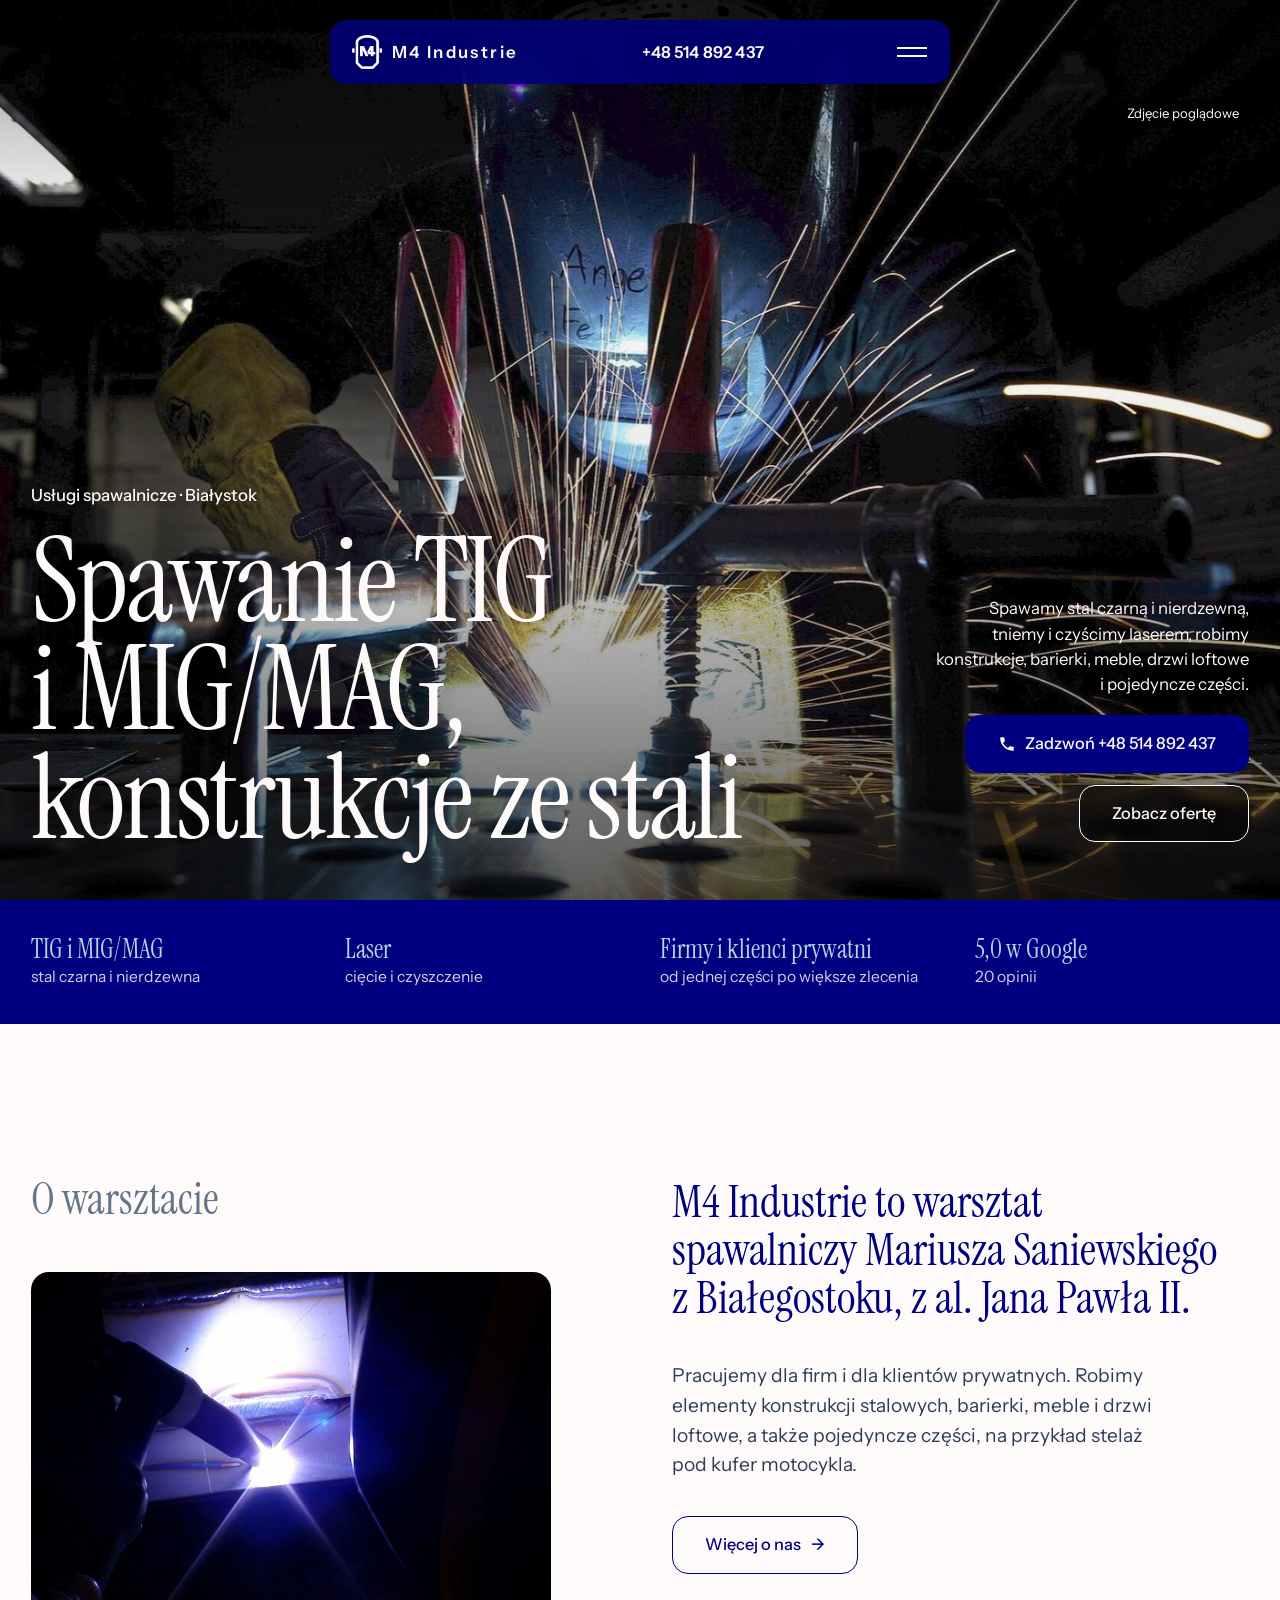
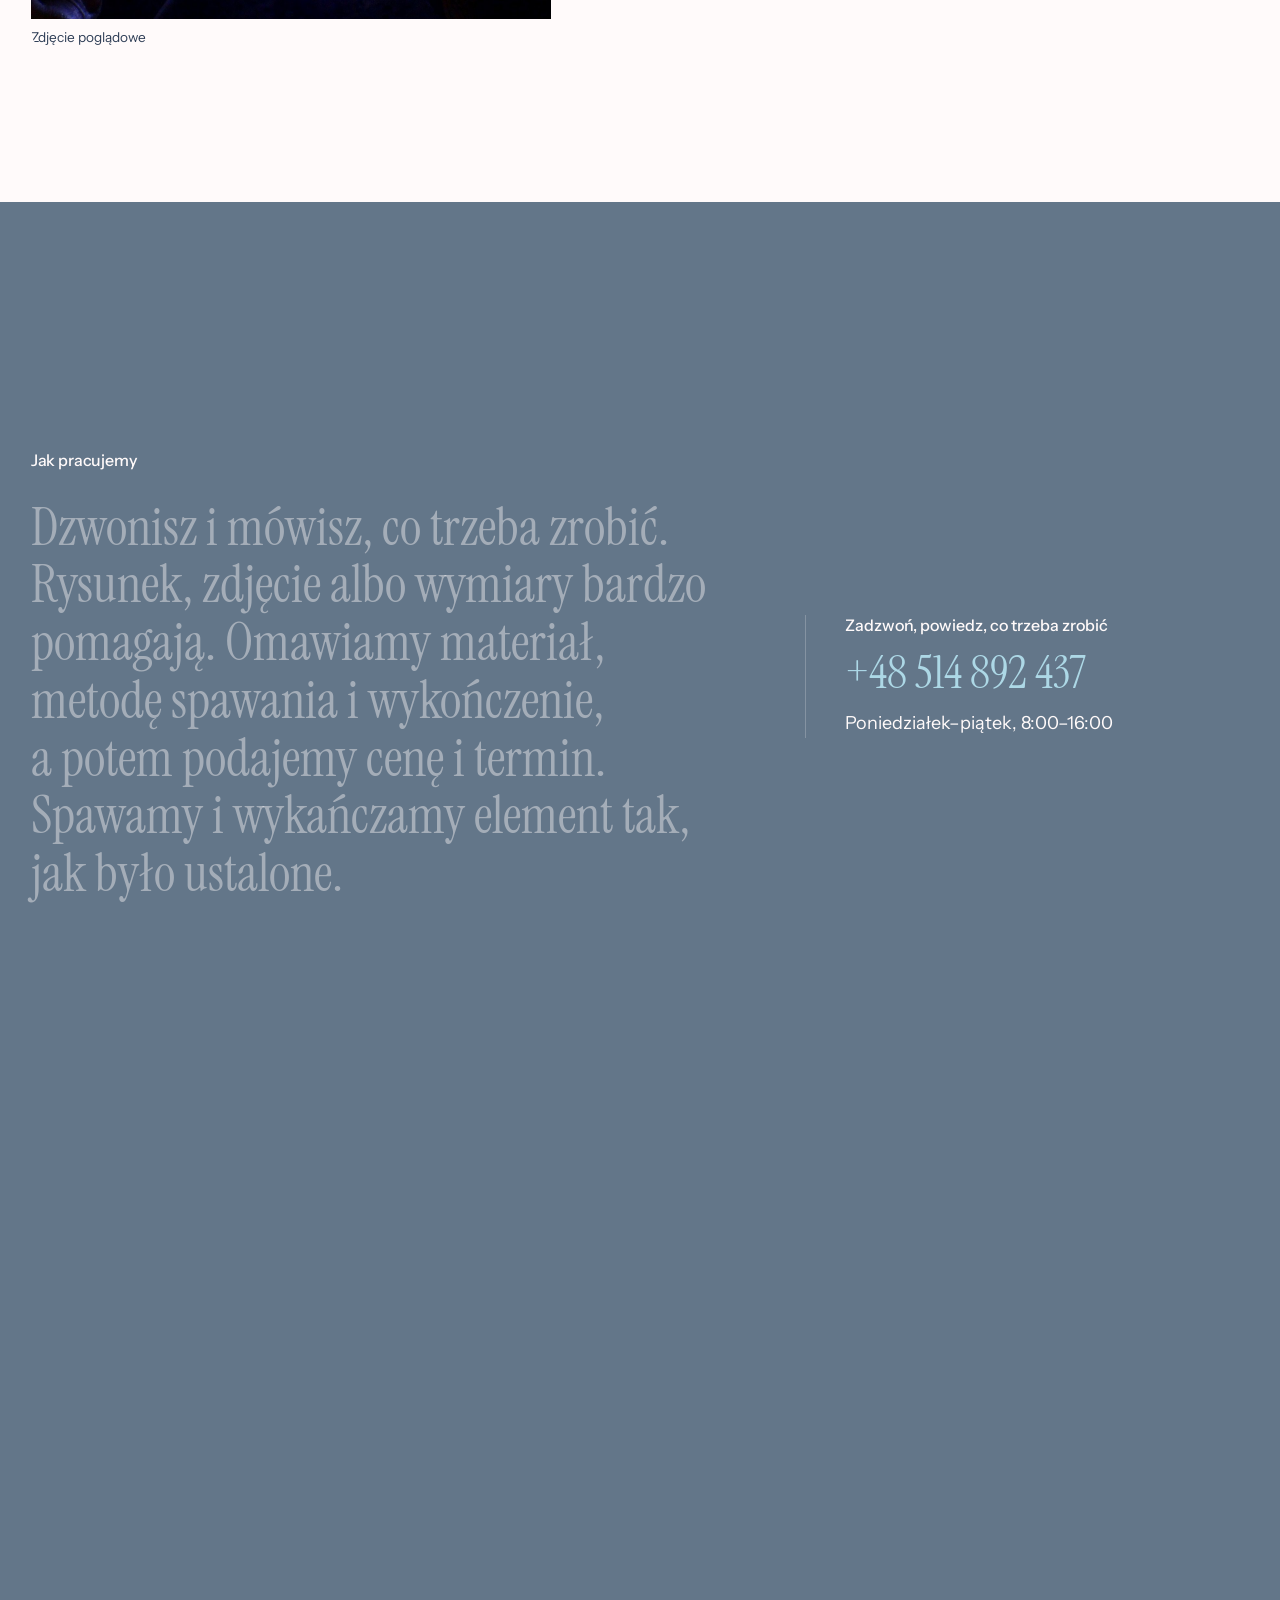
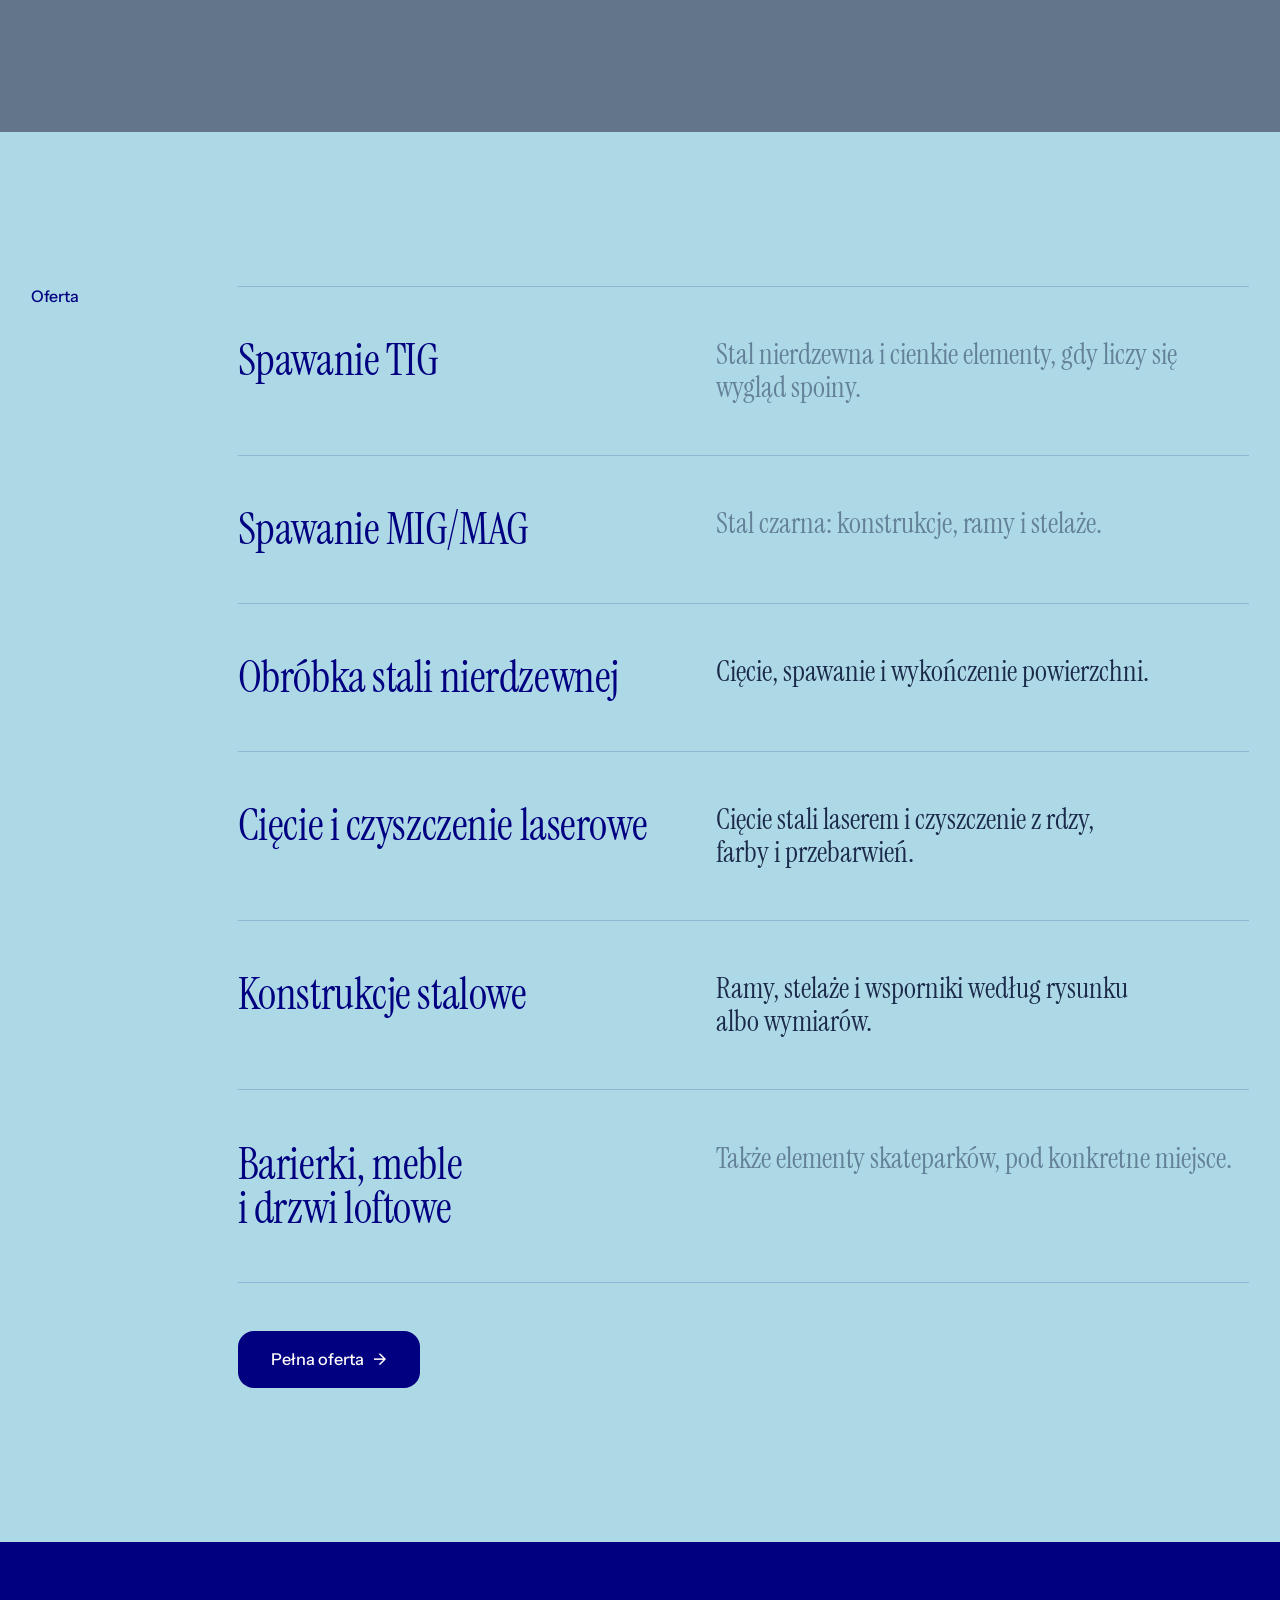
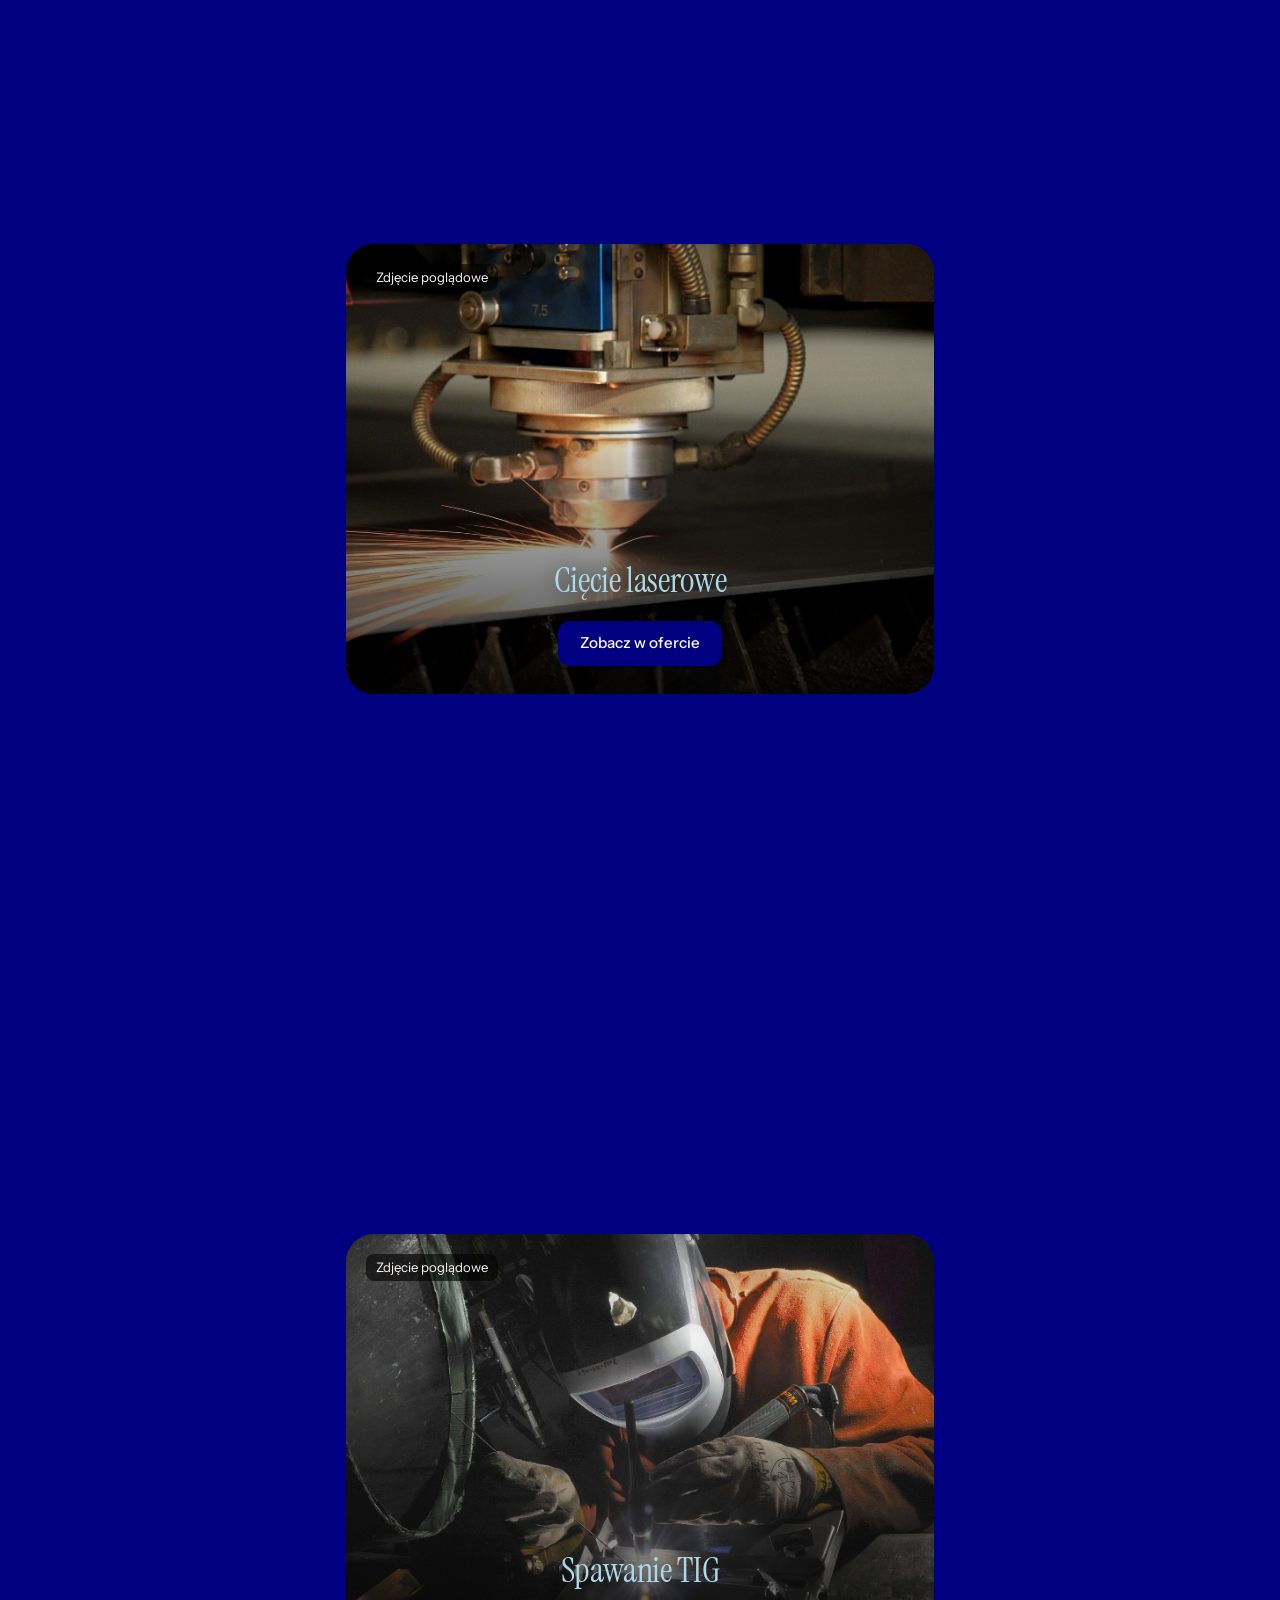
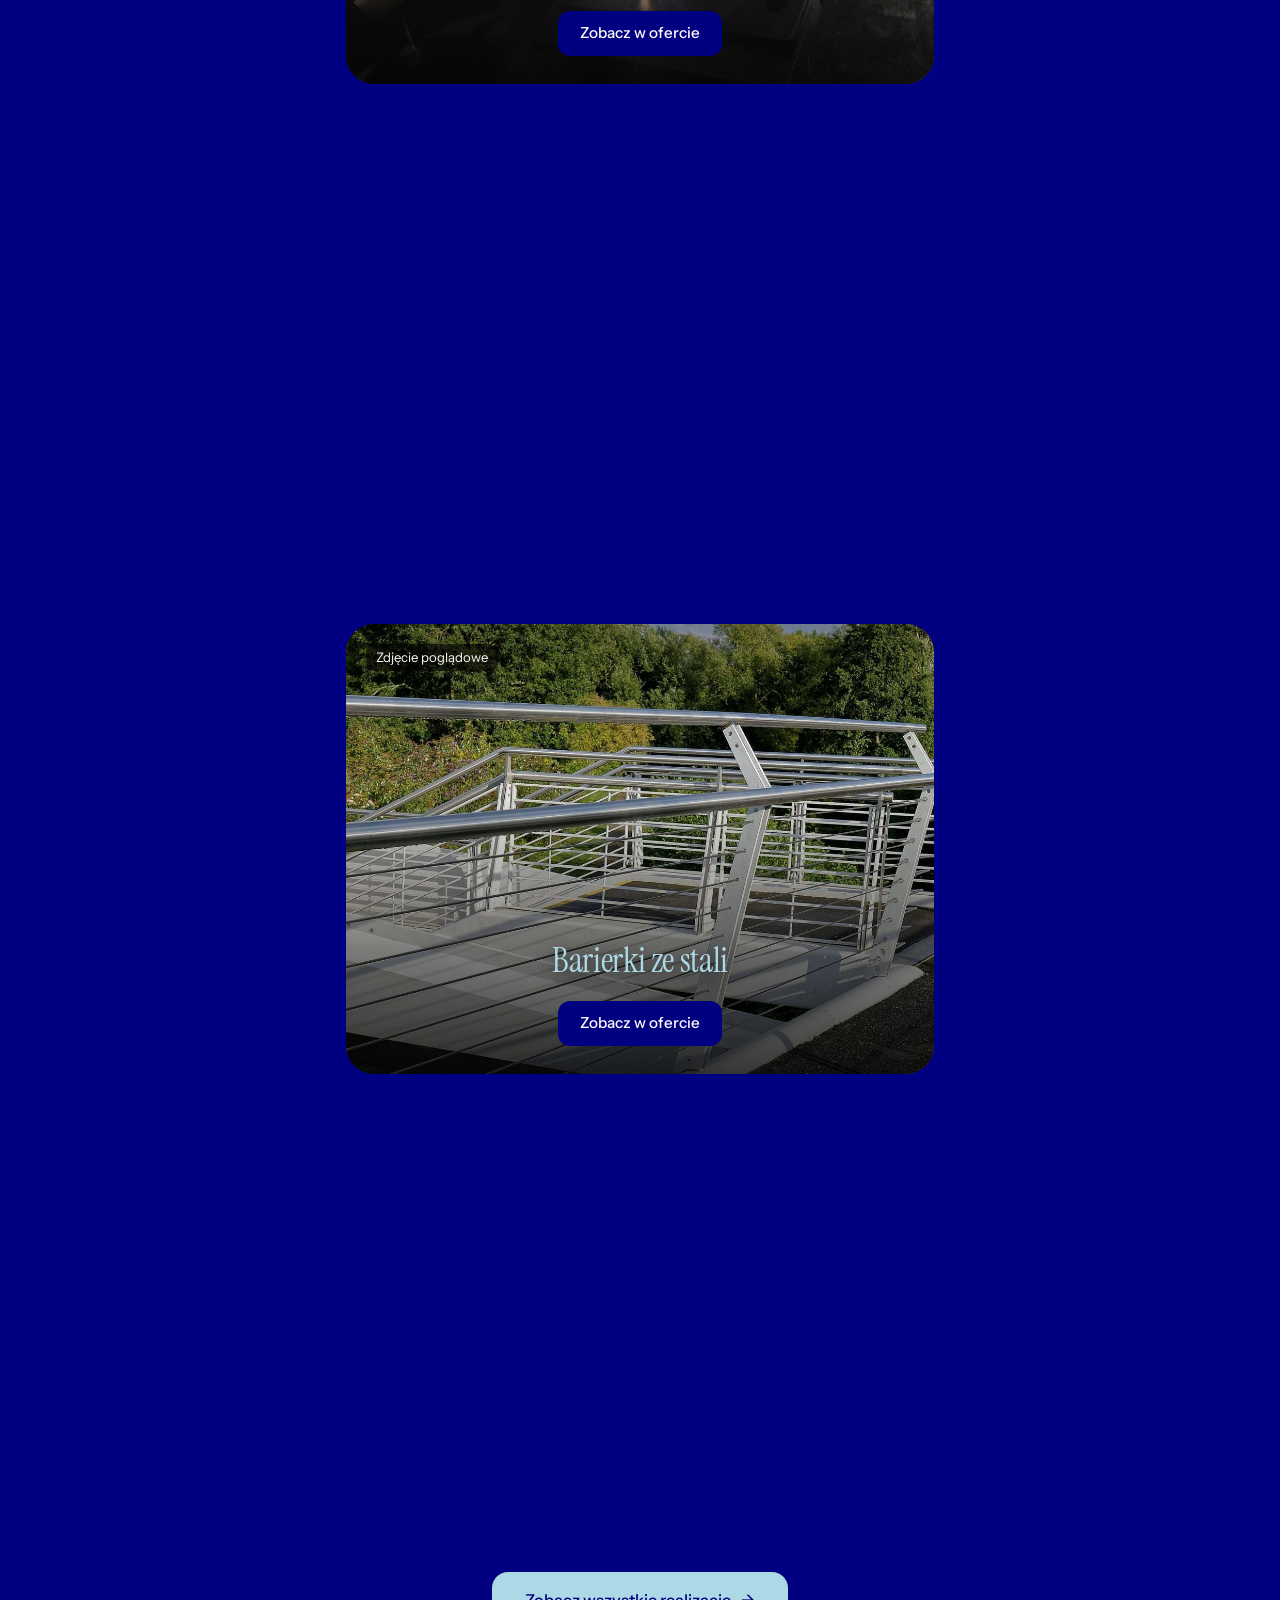
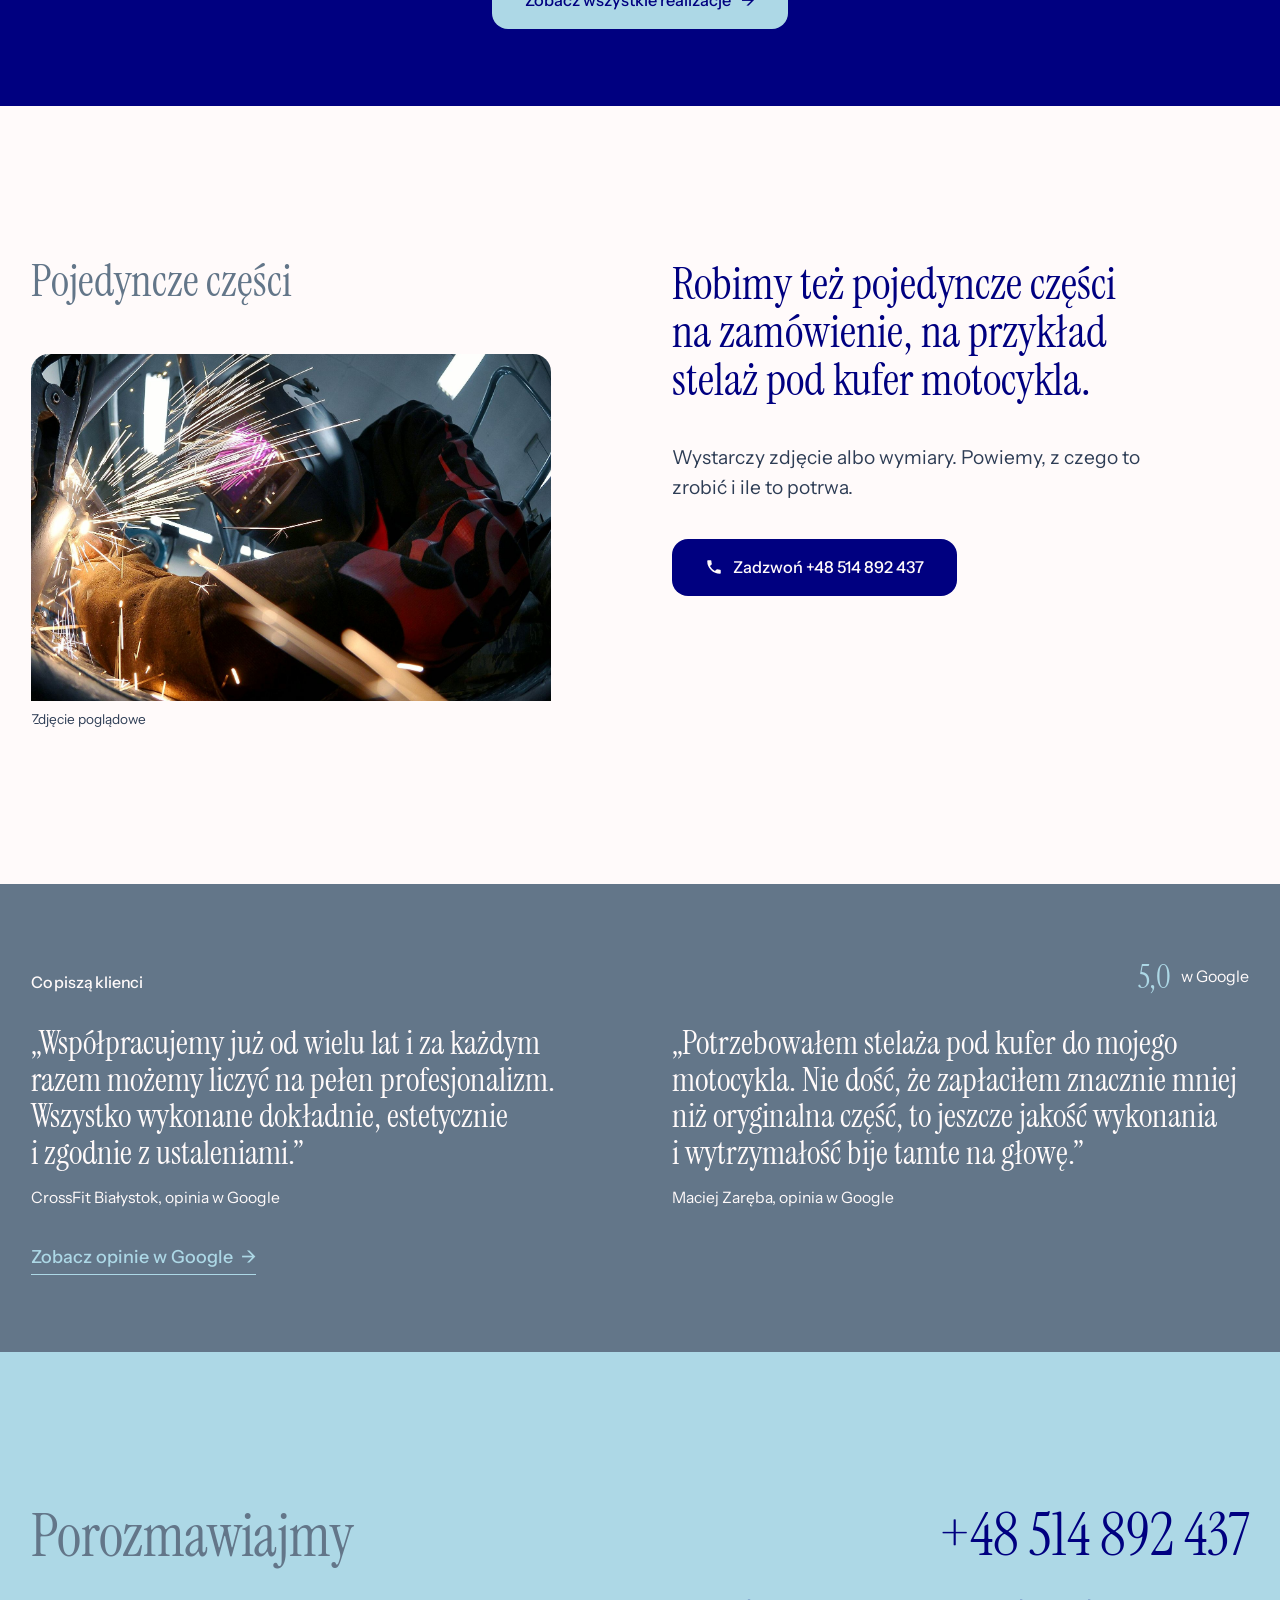
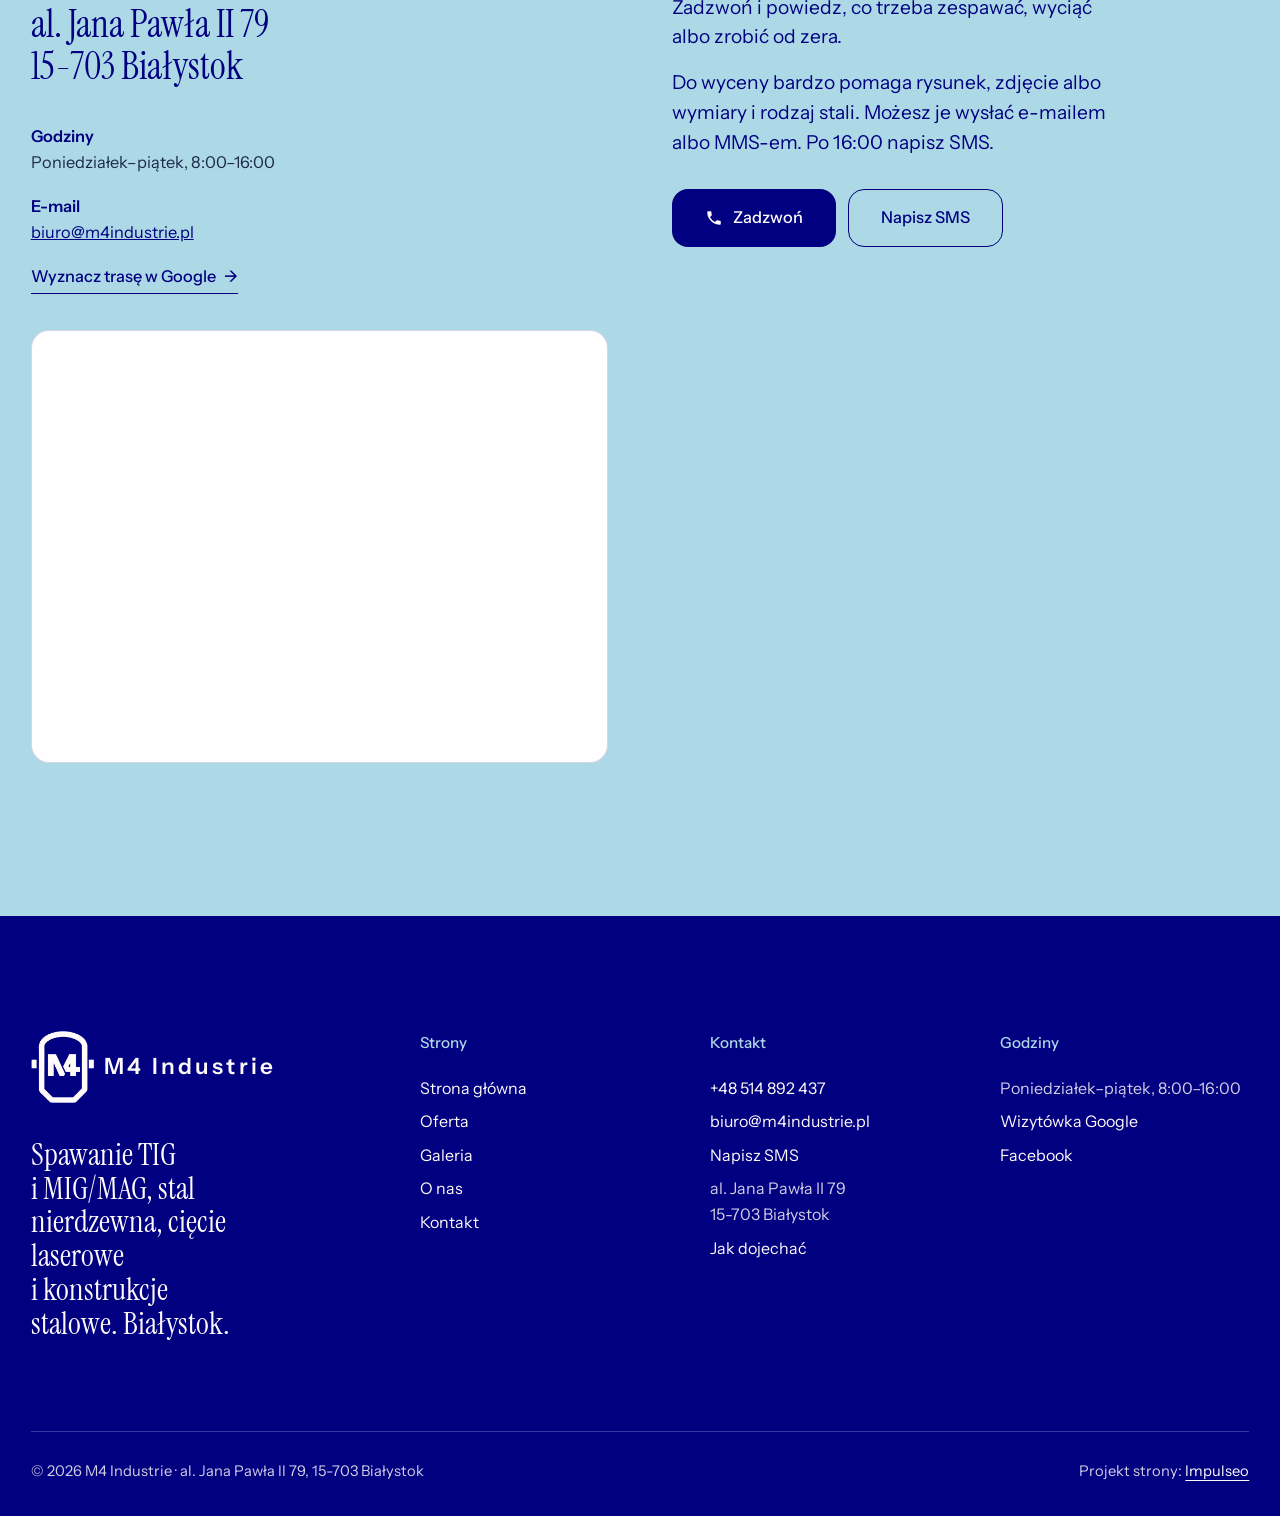
==== commit 6b9452b5: "Poprawki po radzie: bez obcych ludzi i angielskich napisów, Galeria zamiast Realizacji, obietnice ty" ====
--- a/index.html
+++ b/index.html
@@ -25,10 +25,10 @@
 <link rel="preconnect" href="https://fonts.googleapis.com">
 <link rel="preconnect" href="https://fonts.gstatic.com" crossorigin>
 <link href="https://fonts.googleapis.com/css2?family=Instrument+Sans:wght@400..600&family=Instrument+Serif&display=swap" rel="stylesheet">
-<link rel="stylesheet" href="assets/styles.css?v=20261118a">
+<link rel="stylesheet" href="assets/styles.css?v=20261118b">
 <style>:root{--cacao:#000080;--bordeaux:#637689;--carmine:#000080;--brass:#ADD8E6;--bone:#FFFAFA;--bone-hi:#FFFFFF;--ink:#000080;--ink-2:#2E3D55;--on-dark:#FFFAFA;--on-dark-2:rgba(255,250,250,.82);--line:rgba(0,0,128,.16);--line-dark:rgba(255,250,250,.22)}.bordeaux{--on-dark-2:#FFFAFA}.ice,#oferta,#kontakt,.faq-sec{background:#ADD8E6}.ice .lead,#oferta .lead,#kontakt .lead,#oferta p,#kontakt p{color:#000080}#kontakt .contact-meta p,#oferta .svc-row p{color:#1B2A4A}.btn-main:hover{background:#637689}.pill{background:rgba(0,0,128,.84)}.pill.solid{background:rgba(0,0,128,.95)}.burger:hover{background:rgba(255,250,250,.12)}.js .reveal-text .w{color:rgba(255,250,250,.42)}.card::after{background:linear-gradient(180deg,rgba(0,0,0,.25) 0%,rgba(0,0,0,0) 30%,rgba(0,0,0,.78) 100%)}.card h3{text-shadow:0 2px 18px rgba(0,0,0,.7)}.form input::placeholder,.form textarea::placeholder{color:rgba(0,0,128,.7)}.lb{background:rgba(0,0,40,.94)}.btn-on-photo{background:rgba(0,0,0,.35)}.phead-img .poglad,.hero-cap,.card-cap{background:rgba(0,0,0,.6)}.pill-logo .mark{height:34px;width:auto}.foot-logo .mark{height:72px;width:auto}@media (max-width:700px){.pill-logo .word{display:inline;font-size:.92rem;letter-spacing:.04em}}.hero-img{object-position:50% 50%}</style>
 <script src="assets/lenis.min.js?v=1.1.20" defer></script>
-<script src="assets/main.js?v=20261118a" defer></script>
+<script src="assets/main.js?v=20261118b" defer></script>
 </head>
 <body>
 <a class="skip" href="#tresc">Przejdź do treści</a>
@@ -42,7 +42,7 @@
     <nav class="menu-links" aria-label="Menu główne">
       <a href="index.html" aria-current="page">Strona główna</a>
       <a href="oferta.html">Oferta</a>
-      <a href="realizacje.html">Realizacje</a>
+      <a href="realizacje.html">Galeria</a>
       <a href="o-nas.html">O nas</a>
       <a href="kontakt.html">Kontakt</a>
     </nav>
@@ -59,10 +59,10 @@
   <div class="hero-in">
     <div>
       <p class="hero-kicker">Usługi spawalnicze · Białystok</p>
-      <h1>Spawanie TIG i&nbsp;MIG/MAG, stal na&nbsp;zamówienie</h1>
+      <h1>Spawanie TIG i&nbsp;MIG/MAG, konstrukcje ze&nbsp;stali</h1>
     </div>
     <div class="hero-side">
-      <p>Spawamy stal czarną i&nbsp;nierdzewną, tniemy i&nbsp;czyścimy laserowo, robimy konstrukcje, barierki i&nbsp;pojedyncze części.</p>
+      <p>Spawamy stal czarną i&nbsp;nierdzewną, tniemy i&nbsp;czyścimy laserem, robimy konstrukcje, barierki, meble, drzwi loftowe i&nbsp;pojedyncze części.</p>
       <div class="btn-row">
         <a class="btn btn-main hero-call" href="tel:+48514892437"><svg class="ico" viewBox="0 0 24 24" fill="none" aria-hidden="true"><path d="M6.6 10.8a15.5 15.5 0 0 0 6.6 6.6l2.2-2.2a1 1 0 0 1 1-.24 11.4 11.4 0 0 0 3.6.58 1 1 0 0 1 1 1V20a1 1 0 0 1-1 1A17 17 0 0 1 3 4a1 1 0 0 1 1-1h3.5a1 1 0 0 1 1 1c0 1.25.2 2.45.57 3.57a1 1 0 0 1-.25 1L6.6 10.8Z" fill="currentColor"/></svg>Zadzwoń +48 514 892 437</a>
         <a class="btn btn-line btn-on-photo" href="oferta.html">Zobacz ofertę</a>
@@ -83,10 +83,10 @@
 <section class="sec bone" id="o-nas">
   <div class="wrap about">
     <div class="about-left up">
-      <p class="label-serif">O&nbsp;warsztacie</p><figure class="about-fig"><img src="img/ph3.jpg" width="1600" height="1200" alt="Spawanie rury metodą MIG" loading="lazy"><figcaption class="poglad">Zdjęcie poglądowe</figcaption></figure>
+      <p class="label-serif">O&nbsp;warsztacie</p><figure class="about-fig"><img src="img/g3.jpg" width="1600" height="1200" alt="Spawanie metodą TIG" loading="lazy"><figcaption class="poglad">Zdjęcie poglądowe</figcaption></figure>
     </div>
     <div class="about-right up">
-      <p class="statement">M4 Industrie to warsztat spawalniczy z&nbsp;Białegostoku, z&nbsp;al. Jana Pawła II.</p>
+      <p class="statement">M4 Industrie to warsztat spawalniczy Mariusza Saniewskiego z&nbsp;Białegostoku, z&nbsp;al. Jana Pawła II.</p>
       <p class="lead">Pracujemy dla firm i&nbsp;dla klientów prywatnych. Robimy elementy konstrukcji stalowych, barierki, meble i&nbsp;drzwi loftowe, a&nbsp;także pojedyncze części, na przykład stelaż pod kufer motocykla.</p>
       <div class="btn-row"><a class="btn btn-line" href="o-nas.html">Więcej o&nbsp;nas <span aria-hidden="true">→</span></a></div>
     </div>
@@ -113,9 +113,9 @@
     <div>
       <div class="svc-list">
       <a class="svc-row" href="oferta.html#tig"><h3>Spawanie TIG</h3><p>Stal nierdzewna i&nbsp;cienkie elementy, gdy liczy się wygląd spoiny.</p></a>
-      <a class="svc-row" href="oferta.html#mig"><h3>Spawanie MIG/MAG</h3><p>Stal czarna: konstrukcje, ramy i&nbsp;elementy pod obciążenie.</p></a>
-      <a class="svc-row" href="oferta.html#nierdzewna"><h3>Obróbka stali nierdzewnej</h3><p>Cięcie, gięcie, spawanie i&nbsp;wykończenie powierzchni.</p></a>
-      <a class="svc-row" href="oferta.html#laser"><h3>Cięcie i&nbsp;czyszczenie laserowe</h3><p>Blachy pod wymiar, czyszczenie z&nbsp;rdzy, farby i&nbsp;przebarwień.</p></a>
+      <a class="svc-row" href="oferta.html#mig"><h3>Spawanie MIG/MAG</h3><p>Stal czarna: konstrukcje, ramy i&nbsp;stelaże.</p></a>
+      <a class="svc-row" href="oferta.html#nierdzewna"><h3>Obróbka stali nierdzewnej</h3><p>Cięcie, spawanie i&nbsp;wykończenie powierzchni.</p></a>
+      <a class="svc-row" href="oferta.html#laser"><h3>Cięcie i&nbsp;czyszczenie laserowe</h3><p>Cięcie stali laserem i&nbsp;czyszczenie z&nbsp;rdzy, farby i&nbsp;przebarwień.</p></a>
       <a class="svc-row" href="oferta.html#konstrukcje"><h3>Konstrukcje stalowe</h3><p>Ramy, stelaże i&nbsp;wsporniki według rysunku albo wymiarów.</p></a>
       <a class="svc-row" href="oferta.html#barierki"><h3>Barierki, meble i&nbsp;drzwi loftowe</h3><p>Także elementy skateparków, pod konkretne miejsce.</p></a>
       </div>
@@ -129,7 +129,7 @@
     <a class="card" href="oferta.html#laser"><img src="img/ph1.jpg" width="1600" height="1067" alt="Głowica lasera tnąca blachę" decoding="async"><span class="card-cap">Zdjęcie poglądowe</span><span class="card-in"><h3>Cięcie laserowe</h3><span class="btn btn-main btn-sm">Zobacz w&nbsp;ofercie</span></span></a>
   </div></div>
   <div class="card-wrap"><div class="card-stick">
-    <a class="card" href="oferta.html#tig"><img src="img/g3.jpg" width="1600" height="1200" alt="Spawanie metodą TIG" loading="lazy" decoding="async"><span class="card-cap">Zdjęcie poglądowe</span><span class="card-in"><h3>Spawanie TIG</h3><span class="btn btn-main btn-sm">Zobacz w&nbsp;ofercie</span></span></a>
+    <a class="card" href="oferta.html#tig"><img src="img/ph2.jpg" width="1600" height="1063" alt="Spawanie metodą TIG" loading="lazy" decoding="async"><span class="card-cap">Zdjęcie poglądowe</span><span class="card-in"><h3>Spawanie TIG</h3><span class="btn btn-main btn-sm">Zobacz w&nbsp;ofercie</span></span></a>
   </div></div>
   <div class="card-wrap"><div class="card-stick">
     <a class="card" href="oferta.html#barierki"><img src="img/g5.jpg" width="1360" height="907" alt="Barierki ze stali nierdzewnej na kładce" loading="lazy" decoding="async"><span class="card-cap">Zdjęcie poglądowe</span><span class="card-in"><h3>Barierki ze stali</h3><span class="btn btn-main btn-sm">Zobacz w&nbsp;ofercie</span></span></a>
@@ -140,7 +140,7 @@
 <section class="sec bone" id="na-zamowienie">
   <div class="wrap about">
     <div class="about-left up">
-      <p class="label-serif">Pojedyncze części</p><figure class="about-fig"><img src="img/g2.jpg" width="1600" height="1158" alt="Spawane rury ze stali nierdzewnej" loading="lazy"><figcaption class="poglad">Zdjęcie poglądowe</figcaption></figure>
+      <p class="label-serif">Pojedyncze części</p><figure class="about-fig"><img src="img/g4.jpg" width="1600" height="1121" alt="Szlifowanie stalowego elementu, snop iskier" loading="lazy"><figcaption class="poglad">Zdjęcie poglądowe</figcaption></figure>
     </div>
     <div class="about-right up">
       <p class="statement">Robimy też pojedyncze części na zamówienie, na przykład stelaż pod kufer motocykla.</p>
@@ -195,7 +195,7 @@
         <a class="foot-logo" href="index.html" aria-label="M4 Industrie - strona główna"><img class="mark" src="img/logo-znak.png" width="234" height="265" alt=""><span class="word">M4 Industrie</span></a>
         <p class="foot-claim">Spawanie TIG i&nbsp;MIG/MAG, stal nierdzewna, cięcie laserowe i&nbsp;konstrukcje stalowe. Białystok.</p>
       </div>
-      <div><h4>Strony</h4><ul><li><a href="index.html">Strona główna</a></li><li><a href="oferta.html">Oferta</a></li><li><a href="realizacje.html">Realizacje</a></li><li><a href="o-nas.html">O nas</a></li><li><a href="kontakt.html">Kontakt</a></li></ul></div>
+      <div><h4>Strony</h4><ul><li><a href="index.html">Strona główna</a></li><li><a href="oferta.html">Oferta</a></li><li><a href="realizacje.html">Galeria</a></li><li><a href="o-nas.html">O nas</a></li><li><a href="kontakt.html">Kontakt</a></li></ul></div>
       <div><h4>Kontakt</h4><ul>
         <li><a href="tel:+48514892437">+48 514 892 437</a></li><li><a href="mailto:biuro@m4industrie.pl">biuro@m4industrie.pl</a></li><li><a href="sms:+48514892437?body=Dzie%C5%84%20dobry%2C%20pytam%20o%3A%20%28spawanie%2Fci%C4%99cie%2Fkonstrukcja%29.%20Materia%C5%82%20i%20wymiary%3A%20...">Napisz SMS</a></li><li>al. Jana Pawła II 79<br>15-703 Białystok</li><li><a href="https://www.google.com/maps/place/?q=place_id:ChIJHxGFFiL9H0cROEHwIPVMXDA" target="_blank" rel="noopener">Jak dojechać</a></li>
       </ul></div>
